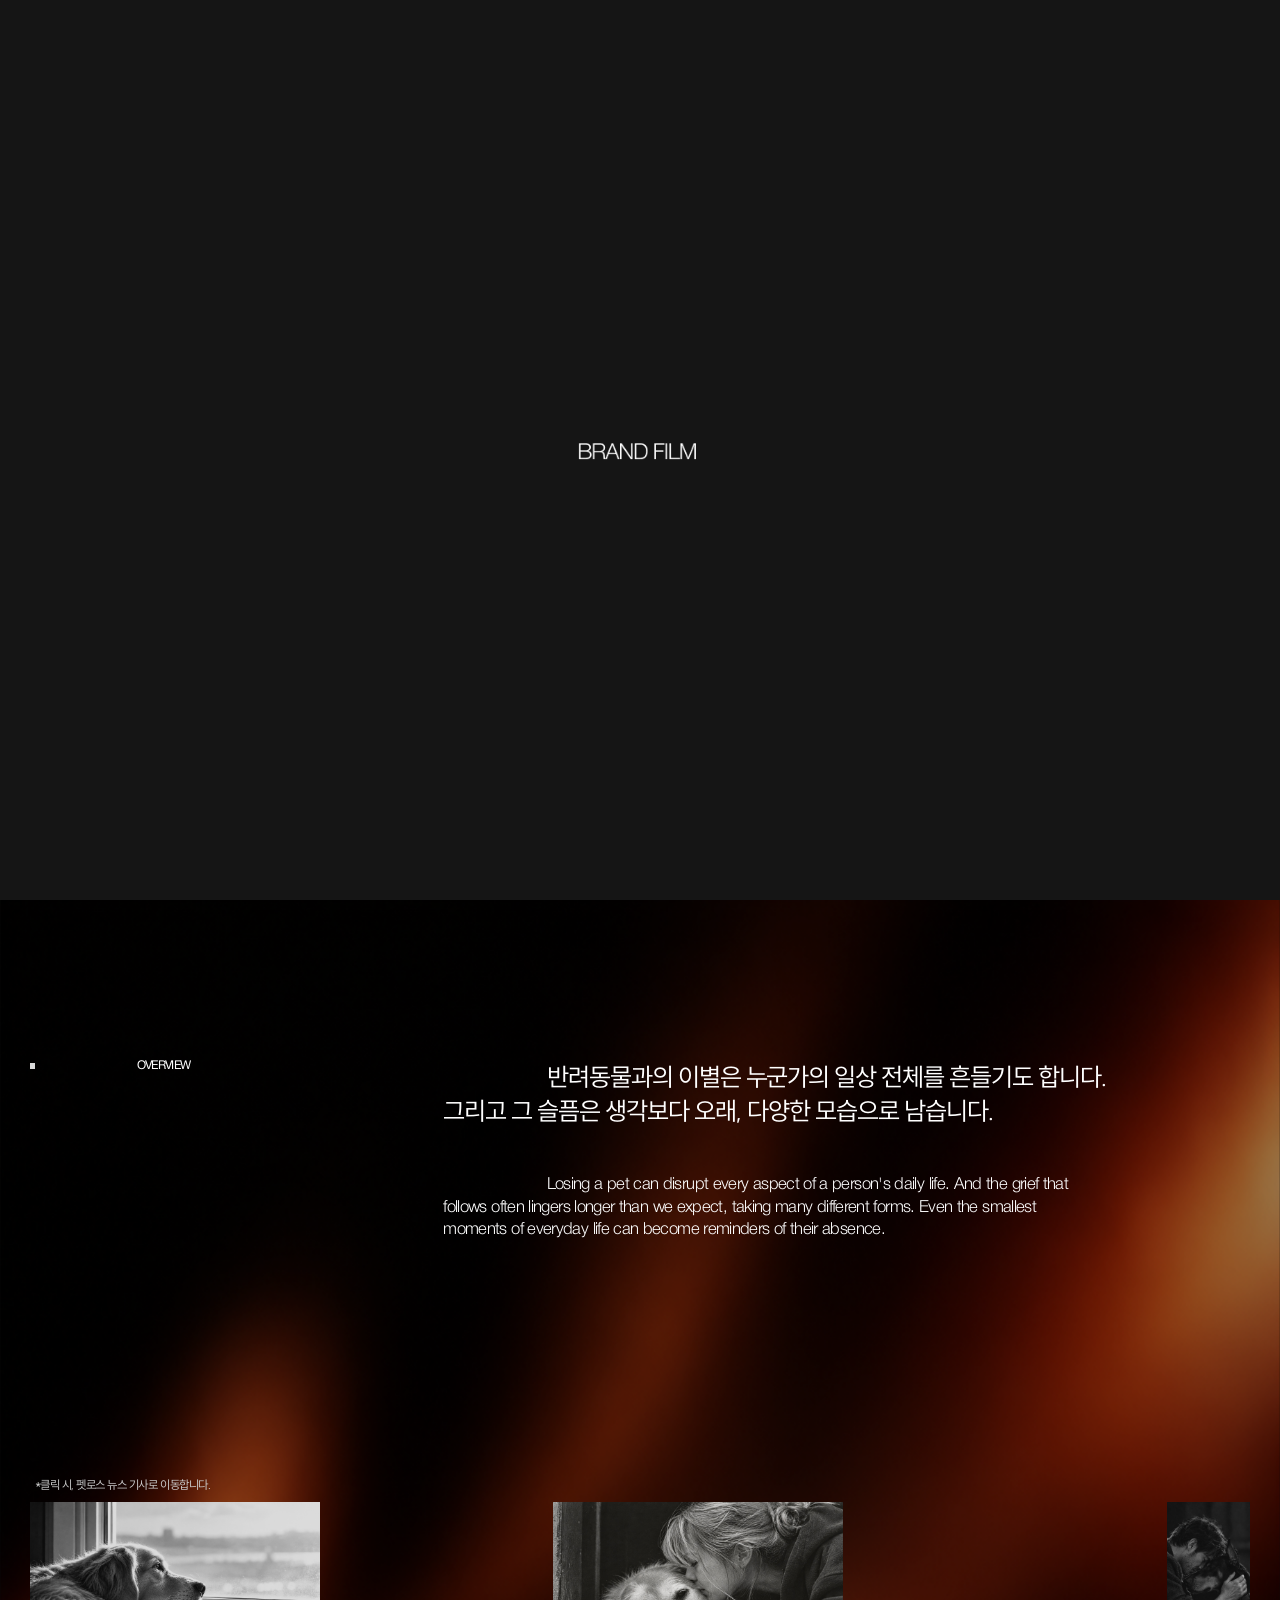
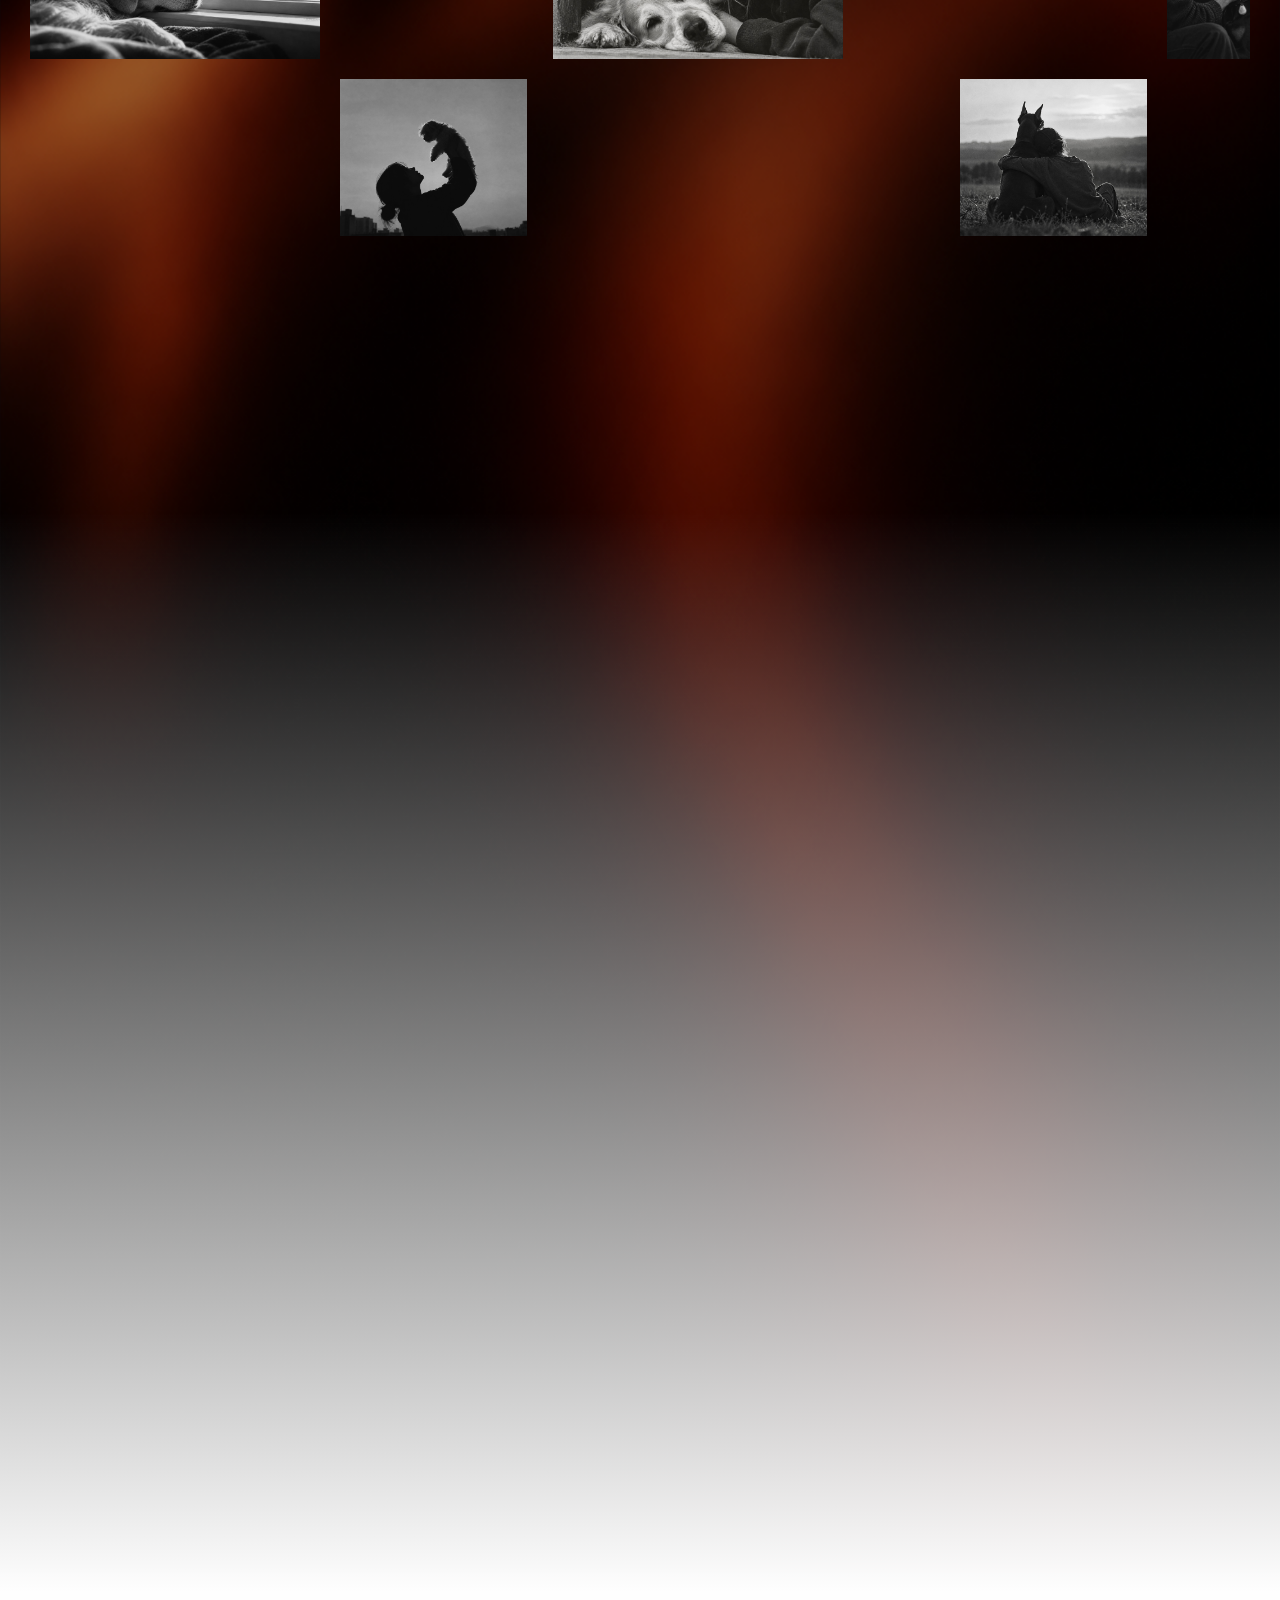
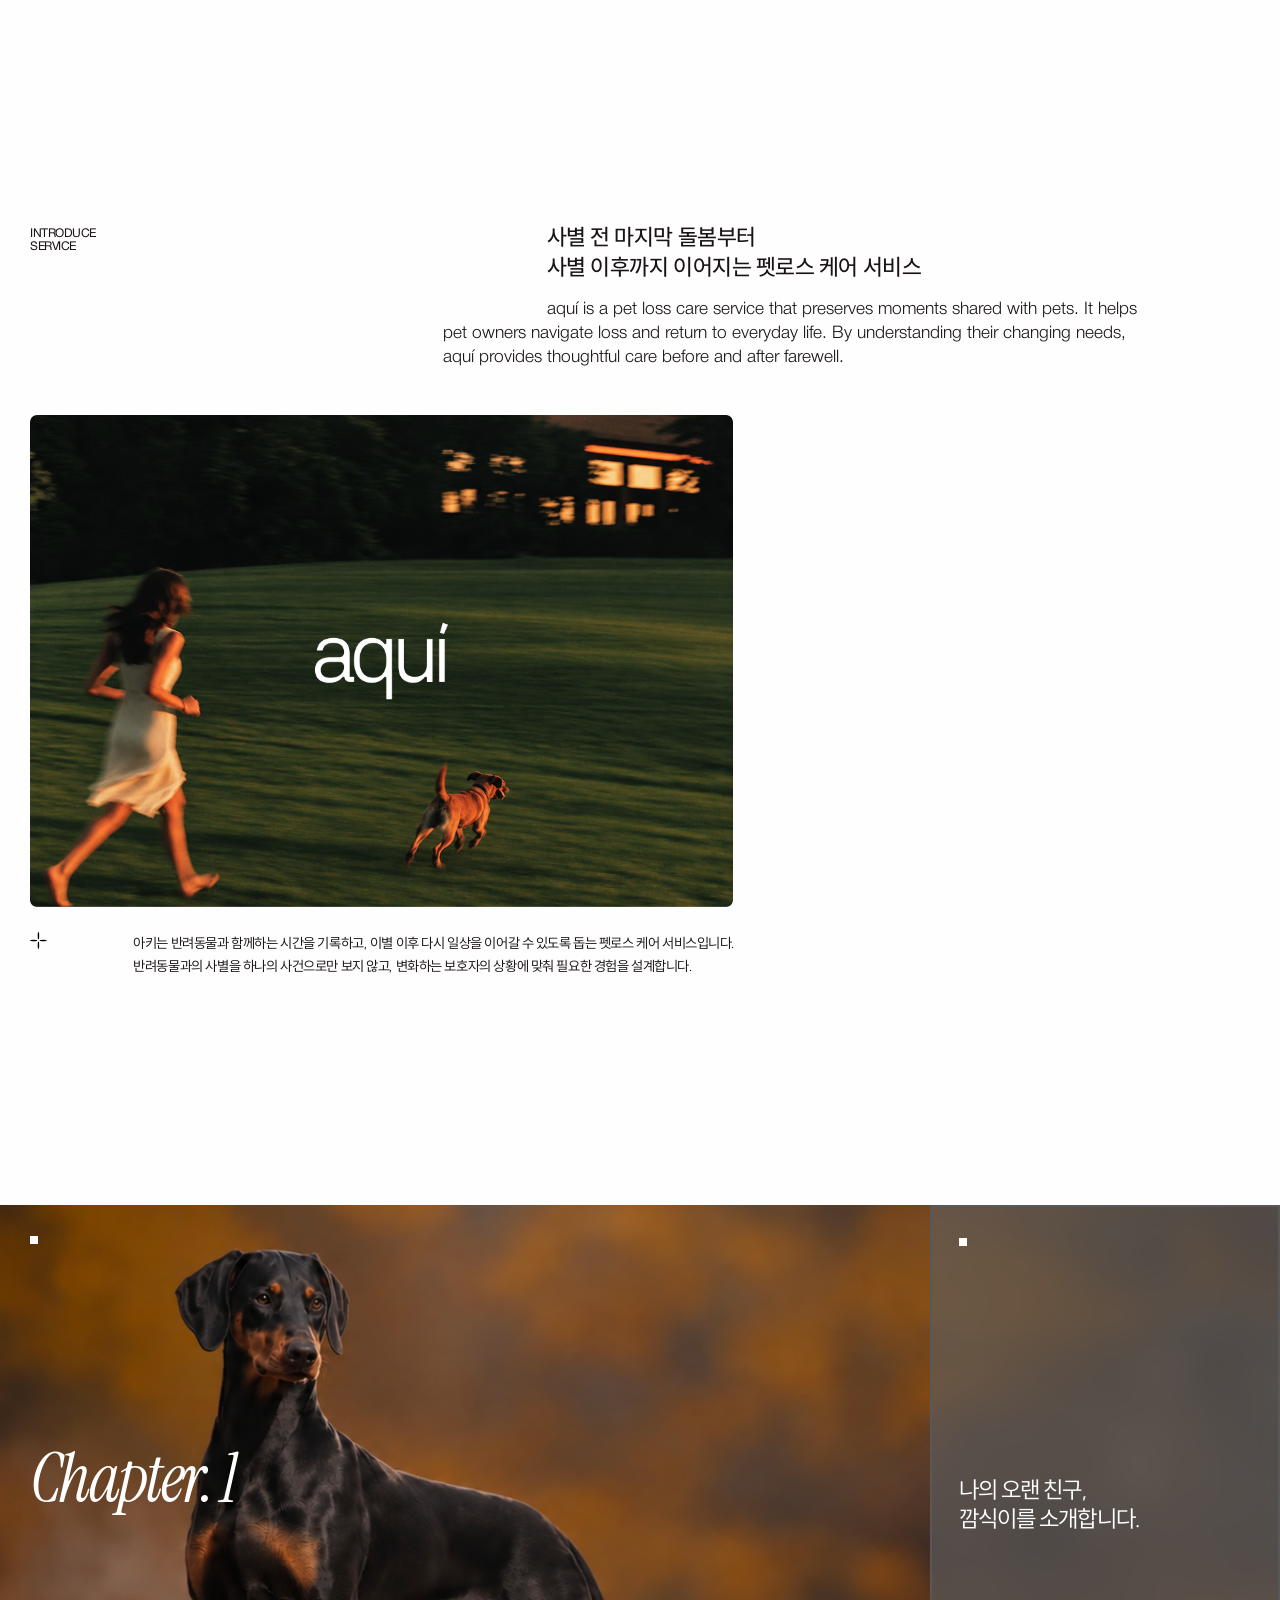
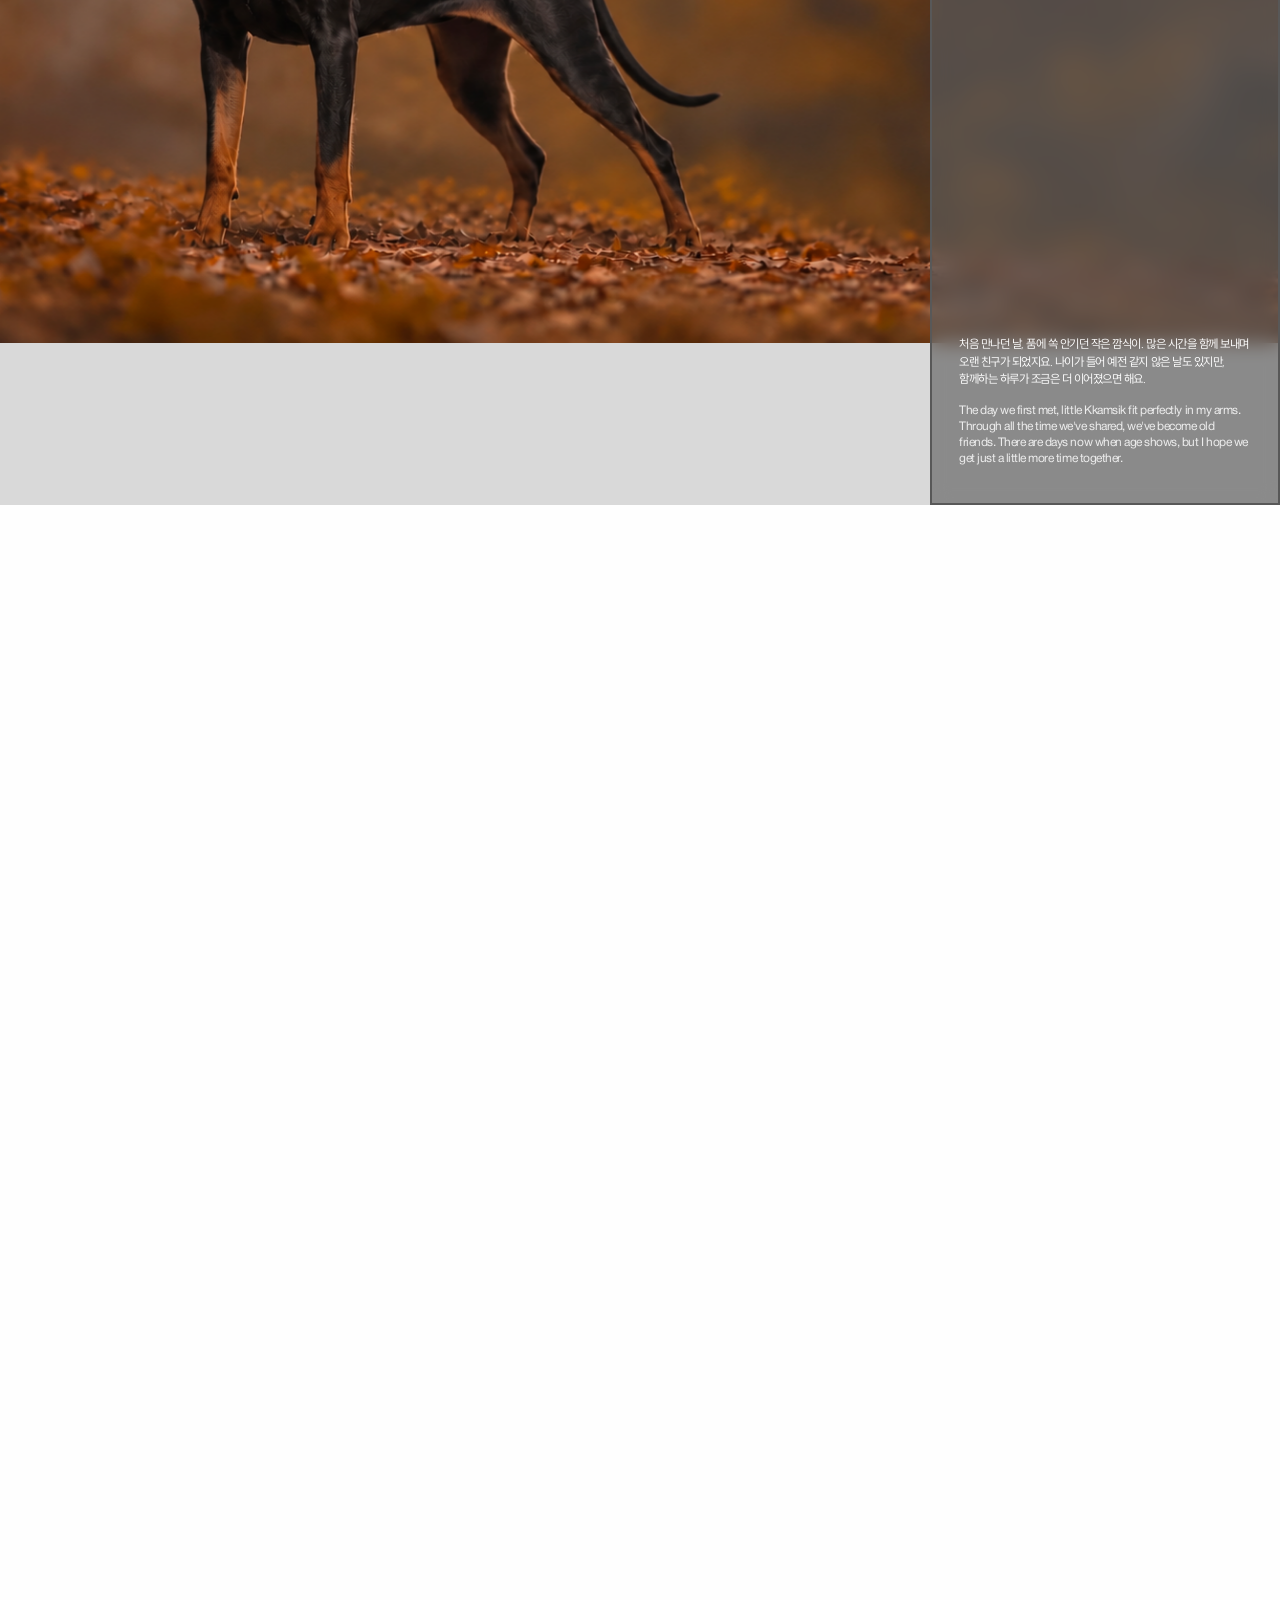
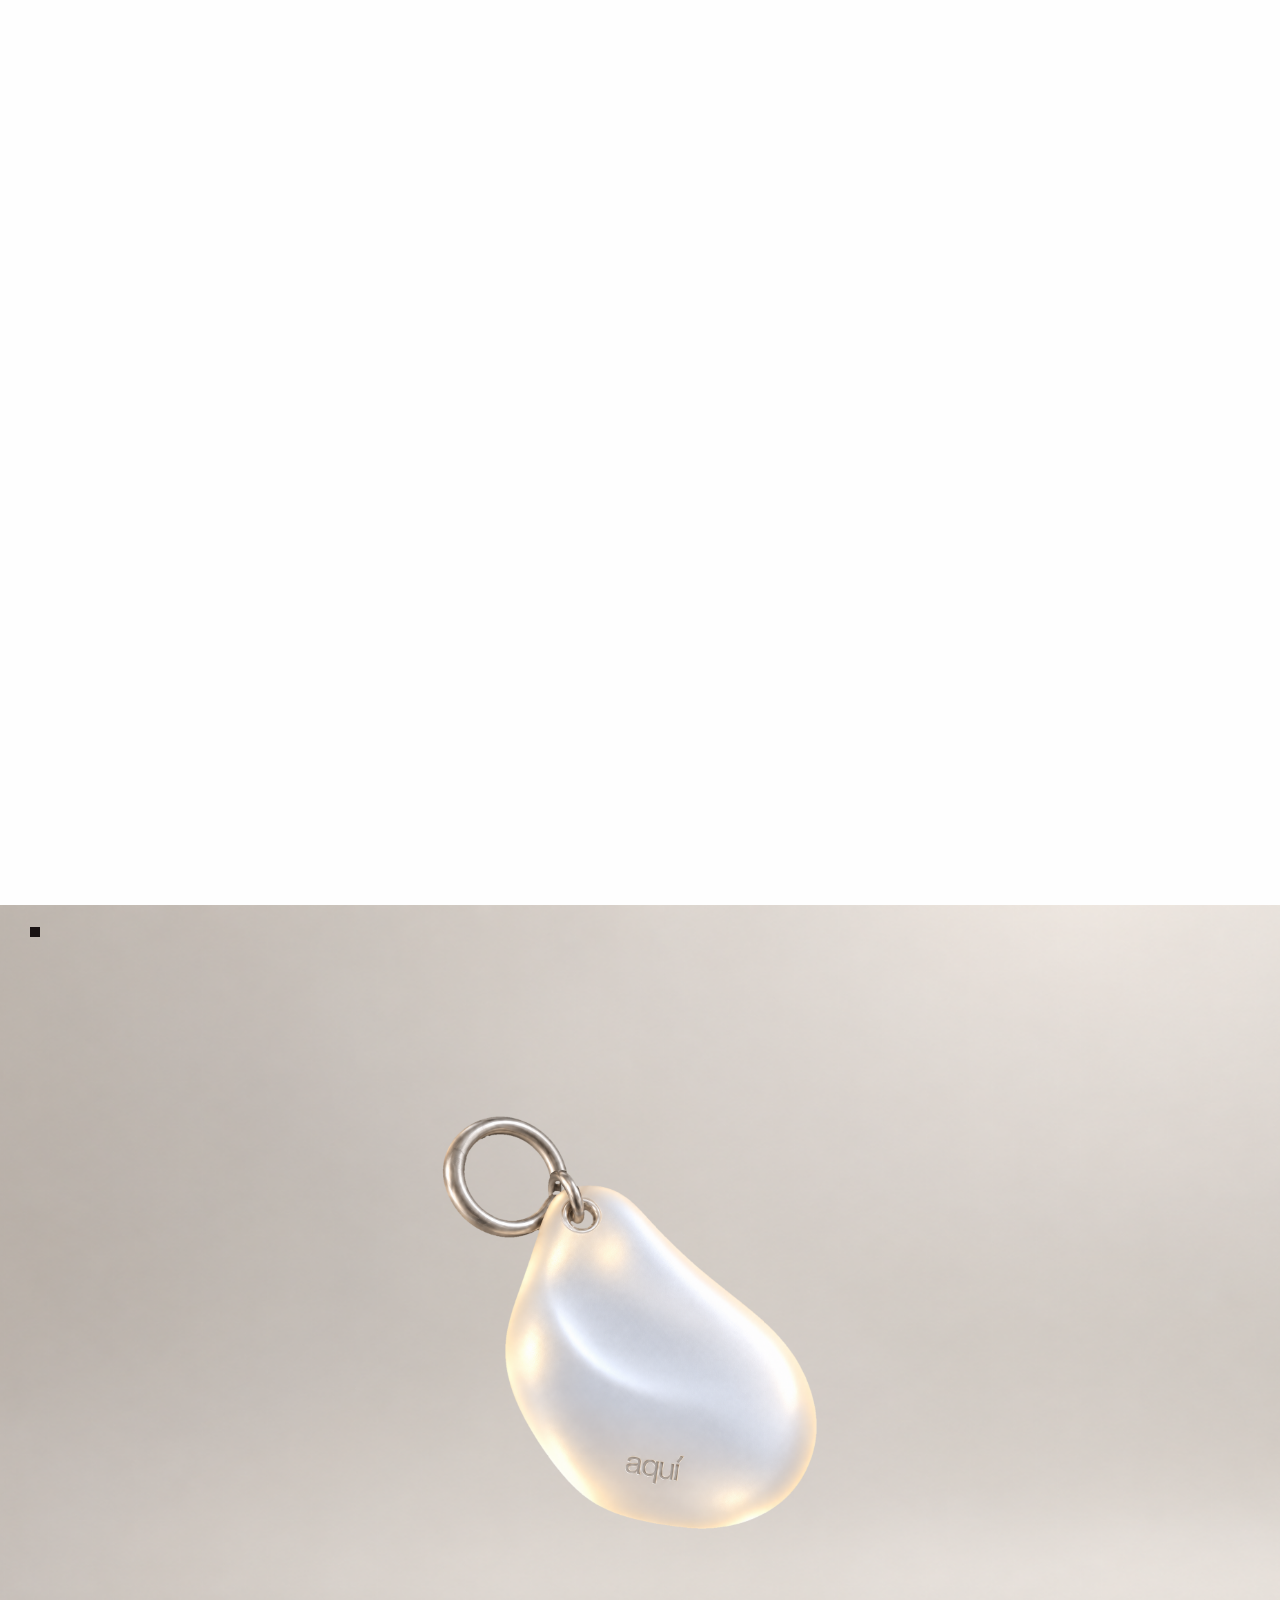
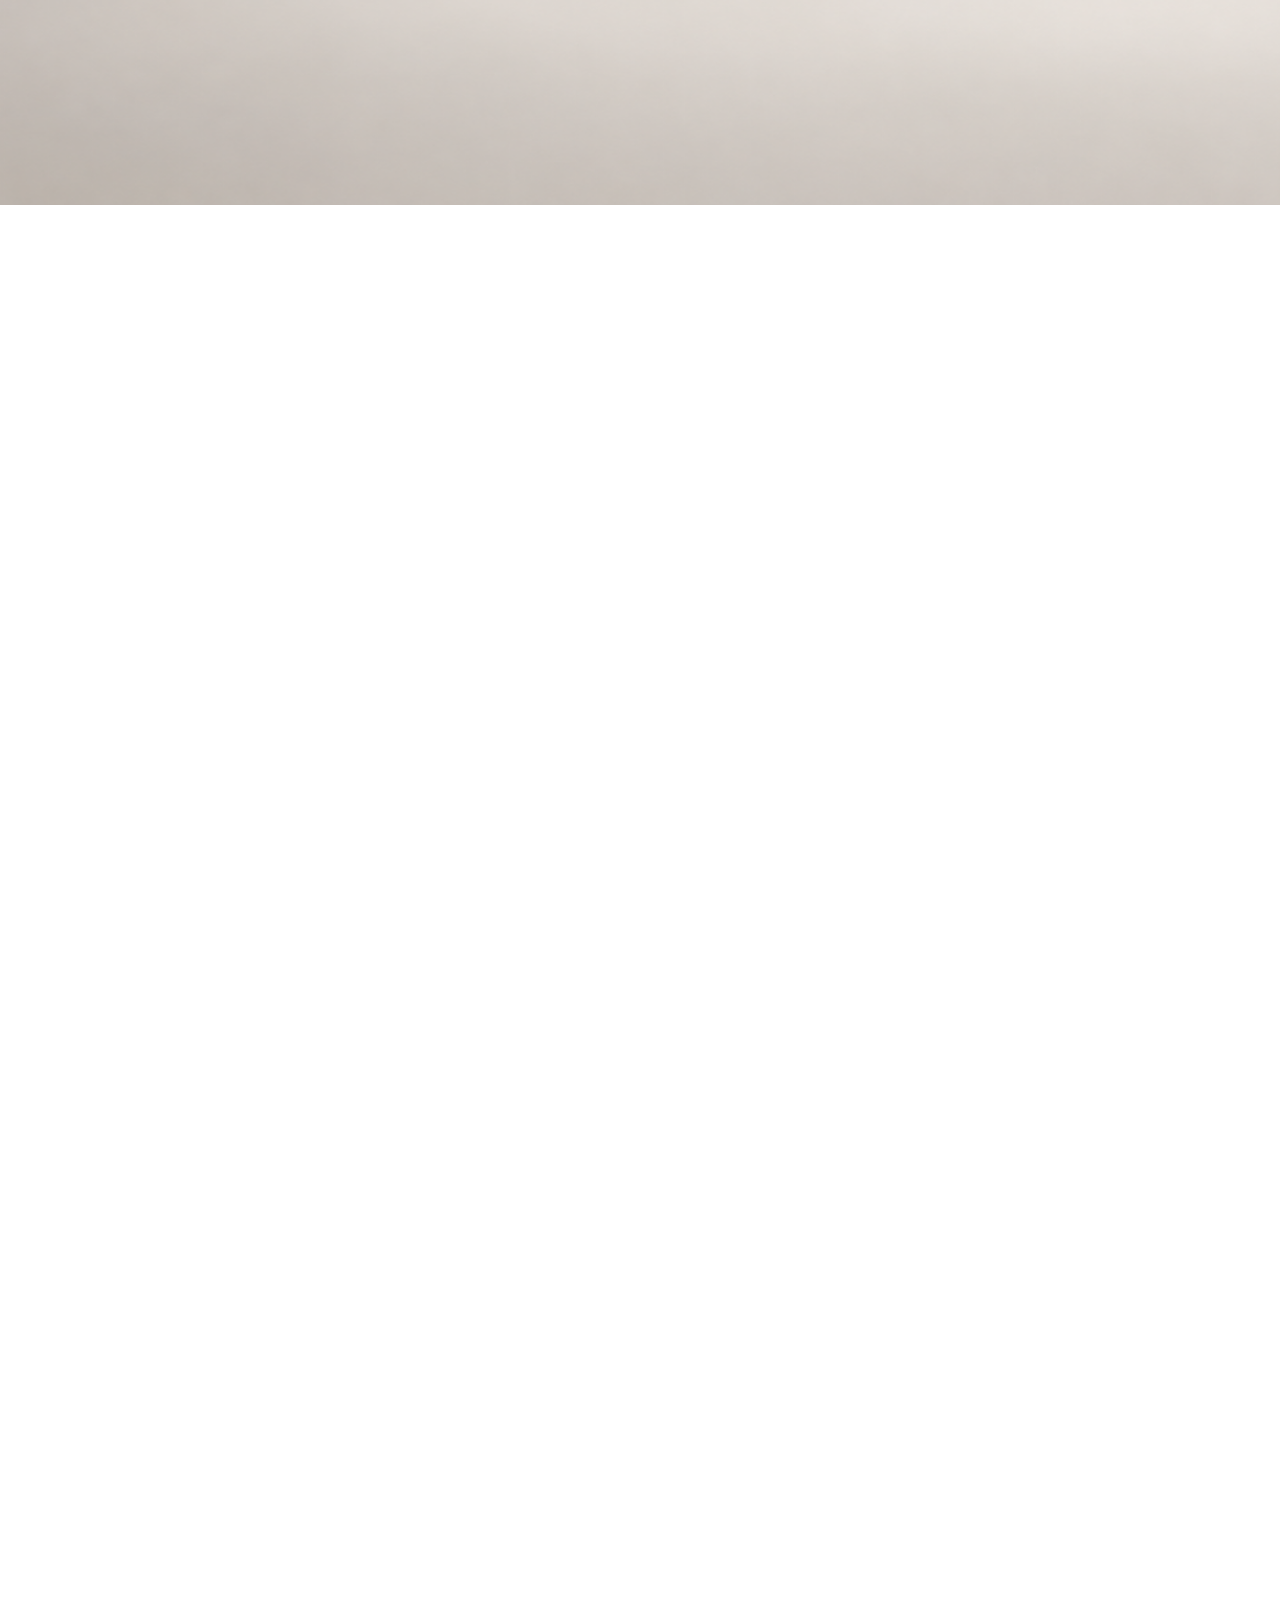
==== index.html @ 6467229f "establish baseline before final design refinements" ====
<!DOCTYPE html>
<html lang="ko">
<head>
    <meta charset="UTF-8">
    <meta name="viewport" content="width=device-width, initial-scale=1.0">
    <title>aquí</title>

    <link rel="stylesheet" href="./CSS/style.css">
    <link rel="stylesheet" href="./CSS/responsive.css">

    <!-- Favicon -->
    <link rel="icon" type="image/png" href="./assets/00_common/icons/aqui_favicon.png">
</head>

<body>
    

    <main id="main">





        <!-- 01_hero -->
       <section id="hero" class="section hero">


        <div class="hero_media">

            <video
                class="hero_video"
                src="./assets/01_hero/hero_aqui_final.mp4"
                controls
                playsinline
            ></video>


            <button
                type="button"
                class="hero_playbutton"
                aria-label="video play"
            >
                <img
                class="hero_thumbnail"
                src="./assets/01_hero/temp/hero_thumbnail_v2_temp.png"
                alt=""
                >

            </button>

        </div>


        <div class="scroll_indicator" aria-hidden="true">
            <img
            src="./assets/00_common/icons/scroll_icon.png"
            alt=""
            >
        </div>


       </section>





        <!-- 02_overview -->
        <section id="overview" class="section overview">


            <!-- grid container ) common 12 columns grid -->
            <div class="overview_inner grid_container">


                <div class="overview_intro">

                    <p class="overview_label">
                        OVERVIEW
                    </p>

                    <div class="overview_heading">

                        <h2 class="overview_title">

                            <p class="overview_title_first">
                                반려동물과의 이별은 누군가의 일상 전체를 흔들기도 합니다.
                            </p>

                            <p class="overview_title_rest">
                                그리고 그 슬픔은 생각보다 오래, 다양한 모습으로 남습니다.
                            </p>
                        </h2>

                        <div class="overview_lead">

                            <p class="overview_lead_first">
                                Losing a pet can disrupt every aspect of a person's daily life. And the grief that
                            </p>

                            <p class="overview_lead_rest">
                                follows often lingers longer than we expect, taking many different forms. Even the smallest<br>
                                moments of everyday life can become reminders of their absence.
                            </p>

                        </div>

                    </div>

                </div>


                <div class="overview_gallery">
                    <p class="overview_news_notice">*클릭 시, 펫로스 뉴스 기사로 이동합니다.</p>

                    <!-- 기사 링크 연결 방법: 각 a 태그에 href="뉴스 URL" target="_blank" rel="noopener noreferrer" 추가 -->
                    <!-- news_01~news_13은 화면 왼쪽→오른쪽, 다음 행 순서로 지정 -->
                    <!-- 1 row / 뉴스 카드 / 호버 news_01.png -->
                    <a class="overview_news_item overview_news_item_01" tabindex="0" aria-label="pet-loss news 01"
                        href="https://www.theguardian.com/lifeandstyle/2026/jan/20/pet-owners-grief-family-member"
                        target="_blank"
                        rel="noopener noreferrer">
                        <img class="overview_img" src="./assets/02_overview/overview_item_04.png" alt="">
                        <span class="overview_news" aria-hidden="true">
                            <img src="./assets/02_overview/news/news_01.png" alt="">
                        </span>
                    </a>

                    <!-- 1 row / 이미지 01 / 호버 news_02.png -->
                    <a class="overview_item overview_item_01 overview_item_has_hover" tabindex="0" aria-label=""
                        href="https://www.abc.net.au/news/2024-04-07/pet-loss-grief-farwelling-much-loved-family-members-dogs-cats/103656820"
                        target="_blank"
                        rel="noopener noreferrer">
                        <img class="overview_img" src="./assets/02_overview/overview_item_01.png" alt="">
                        <span class="overview_news" aria-hidden="true">
                            <img src="./assets/02_overview/news/news_02.png" alt="">
                        </span>
                    </a>

                    <!-- 1 row / 이미지 02 / 호버 news_03.png -->
                    <a class="overview_item overview_item_02 overview_item_has_hover" tabindex="0" aria-label="">
                        <img class="overview_img" src="./assets/02_overview/overview_item_13_v02.png" alt="">
                        <span class="overview_news" aria-hidden="true">
                            <img src="./assets/02_overview/news/news_03.png" alt="">
                        </span>
                    </a>

                    <!-- 2 row / 이미지 03 / 호버 news_04.png -->
                    <a class="overview_item overview_item_03 overview_item_has_hover" tabindex="0" aria-label=""
                        href="https://news.sky.com/story/pet-loss-and-grief-my-world-crashed-the-rising-number-of-people-seeking-support-over-the-deaths-of-their-animals-12974903"
                        target="_blank"
                        rel="noopener noreferrer">
                        <img class="overview_img" src="./assets/02_overview/overview_item_07.png" alt="">
                        <span class="overview_news" aria-hidden="true">
                            <img src="./assets/02_overview/news/news_04.png" alt="">
                        </span>
                    </a>

                    <!-- 2 row / 이미지 04 / 호버 news_05.png -->
                    <a class="overview_item overview_item_04 overview_item_has_hover" tabindex="0" aria-label=""
                        href="https://www.theguardian.com/lifeandstyle/2026/jan/20/pet-owners-grief-family-member"
                        target="_blank"
                        rel="noopener noreferrer">
                        <img class="overview_img" src="./assets/02_overview/overview_item_06.png" alt="">
                        <span class="overview_news" aria-hidden="true">
                            <img src="./assets/02_overview/news/news_05.png" alt="">
                        </span>
                    </a>

                    <!-- 3 row / 이미지 05 / 호버 news_06.png -->
                    <a class="overview_item overview_item_05 overview_item_has_hover" tabindex="0" aria-label=""
                        href="https://www.theguardian.com/business/2026/apr/24/pet-memorial-jewelry-small-business"
                        target="_blank"
                        rel="noopener noreferrer">
                        <img class="overview_img" src="./assets/02_overview/overview_item_02_v01.png" alt="">
                        <span class="overview_news" aria-hidden="true">
                            <img src="./assets/02_overview/news/news_06.png" alt="">
                        </span>
                    </a>

                    <!-- 3 row / 이미지 06 / 호버 news_07.png -->
                    <a class="overview_item overview_item_06 overview_item_has_hover" tabindex="0" aria-label=""
                        href="https://health.chosun.com/site/data/html_dir/2026/03/05/2026030504125.html"
                        target="_blank"
                        rel="noopener noreferrer">
                        <img class="overview_img" src="./assets/02_overview/overview_item_12_v02.png" alt="">
                        <span class="overview_news" aria-hidden="true">
                            <img src="./assets/02_overview/news/news_07.png" alt="">
                        </span>
                    </a>

                    <!-- 3 row / 이미지 07 / 호버 news_08.png -->
                    <a class="overview_item overview_item_07 overview_item_has_hover" tabindex="0" aria-label=""
                        href="https://www.bluecross.org.uk/story/michelles-story"
                        target="_blank"
                        rel="noopener noreferrer">
                        <img class="overview_img" src="./assets/02_overview/overview_item_03.png" alt="">
                        <span class="overview_news" aria-hidden="true">
                            <img src="./assets/02_overview/news/news_08.png" alt="">
                        </span>
                    </a>

                    <!-- 4 row / 이미지 08 / 호버 news_09.png -->
                    <a class="overview_item overview_item_08 overview_item_has_hover" tabindex="0" aria-label=""
                        href="https://pmc.ncbi.nlm.nih.gov/articles/PMC13237898/"
                        target="_blank"
                        rel="noopener noreferrer">
                        <img class="overview_img" src="./assets/02_overview/overview_item_10.png" alt="">
                        <span class="overview_news" aria-hidden="true">
                            <img src="./assets/02_overview/news/news_09.png" alt="">
                        </span>
                    </a>

                    <!-- 4 row / 이미지 09 / 호버 news_10.png -->
                    <a class="overview_item overview_item_09 overview_item_has_hover" tabindex="0" aria-label=""
                        href="https://news.sky.com/story/pet-loss-and-grief-my-world-crashed-the-rising-number-of-people-seeking-support-over-the-deaths-of-their-animals-12974903"
                        target="_blank"
                        rel="noopener noreferrer">
                        <img class="overview_img" src="./assets/02_overview/overview_item_11.png" alt="">
                        <span class="overview_news" aria-hidden="true">
                            <img src="./assets/02_overview/news/news_10.png" alt="">
                        </span>
                    </a>

                    <!-- 5 row / 이미지 10 / 호버 news_11.png -->
                    <a class="overview_item overview_item_10 overview_item_has_hover" tabindex="0" aria-label=""
                        href="https://www.irishexaminer.com/lifestyle/healthandwellbeing/arid-41800733.html"
                        target="_blank"
                        rel="noopener noreferrer">
                        <img class="overview_img" src="./assets/02_overview/overview_item_12_v03.png" alt="">
                        <span class="overview_news" aria-hidden="true">
                            <img src="./assets/02_overview/news/news_11.png" alt="">
                        </span>
                    </a>

                    <!-- 5 row / 이미지 11 / 호버 news_12.png -->
                    <a class="overview_item overview_item_11 overview_item_has_hover" tabindex="0" aria-label=""
                        href="https://pmc.ncbi.nlm.nih.gov/articles/PMC13237898/"
                        target="_blank"
                        rel="noopener noreferrer">
                        <img class="overview_img" src="./assets/02_overview/overview_item_08.png" alt="">
                        <span class="overview_news" aria-hidden="true">
                            <img src="./assets/02_overview/news/news_12.png" alt="">
                        </span>
                    </a>

                    <!-- 5 row / 이미지 12 / 호버 news_13.png -->
                    <a class="overview_item overview_item_12 overview_item_has_hover" tabindex="0" aria-label=""
                        href="https://www.newsis.com/view/NISX20260507_0003619997"
                        target="_blank"
                        rel="noopener noreferrer">
                        <img class="overview_img" src="./assets/02_overview/overview_item_05.png" alt="">
                        <span class="overview_news" aria-hidden="true">
                            <img src="./assets/02_overview/news/news_13.png" alt="">
                        </span>
                    </a>

                </div> <!-- /.overview_gallery -->
            </div> <!-- /.overview_inner -->


        </section>






        <!-- 03_brand -->
        <section id="brand" class="section brand">

            <div class="brand_inner grid_container">


                <!-- 상단 : 브랜드 소개 -->
                <div class="brand_intro">

                    <!-- 02 Overview와 동일한 왼쪽 레이블 -->
                    <p class="brand_typography">
                        INTRODUCE<br>
                        SERVICE
                    </p>

                    <div class="brand_service">
                        <!-- 한글 두 문장 : 디자인상 각각 한 줄로 시작 -->
                        <h2 class="brand_service_title">
                            <span>사별 전 마지막 돌봄부터</span>
                            <span>사별 이후까지 이어지는 펫로스 케어 서비스</span>
                        </h2>

                        <!-- 확정 전 영어 더미 텍스트 : 위치가 다른 두 문단 -->
                        <p class="brand_service_lead_first">
                            aquí is a pet loss care service that preserves moments shared with pets.  It helps  
                        </p>
                        <p class="brand_service_lead_rest">
                            pet owners navigate loss and return to everyday life. By understanding their changing needs, 
                            aquí provides thoughtful care before and after farewell.
                        </p>
                    </div>

                </div>

                <!-- 아래 : 로고 시퀀스 영역 + 브랜드 설명 -->
                <div class="brand_identity">

                    <!-- 로고 영상 대체용 임시 이미지 -->
                    <div class="brand_identity_media" aria-label="브랜드 로고 이미지 영역">
                        <img src="./assets/03_brand/brand_logo_pic.png" alt="aquí brand sequence">
                    </div>

                    <div class="brand_identity_info">
                        <div class="brand_symbol">
                            <img src="./assets/00_common/icons/aqui_symbol_black.svg" alt="">
                        </div>

                        <div class="brand_description">
                            <p>아키는 반려동물과 함께하는 시간을 기록하고, 이별 이후 다시 일상을 이어갈 수 있도록 돕는 펫로스 케어 서비스입니다.</p>
                            <p>반려동물과의 사별을 하나의 사건으로만 보지 않고, 변화하는 보호자의 상황에 맞춰 필요한 경험을 설계합니다.</p>
                        </div>
                    </div>

                </div>


            </div>

        </section>








        <!-- 04_kkamsik -->
        <section id="kkamsik" class="section kkamsik" data-step="0">

            <!-- 04가 아래에서 올라와 풀스크린이 된 다음, 3단계 동안 sticky로 고정 -->
            <div class="kkamsik_sticky">

                <div class="kkamsik_background">
                    <!-- 정인님 피그마 시안 기준 임시 선택: v01 -> v02 변경 -->
                    <img src="./assets/04_kkamsik/kkamsik_fullscreen_v02.png" alt="">
                </div>

                <div class="kkamsik_sticky_inner grid_container">
                    <span class="kkamsik_mark" aria-hidden="true"></span>
                    <p class="kkamsik_chapter">Chapter. 1</p>
                </div>

                <!-- 우측 회색 패널은 고정, 안쪽 3개 Introduce만 슬라이드 -->
                <div class="kkamsik_content" aria-label="kkamsik's story">
                    <span class="kkamsik_content_mark" aria-hidden="true"></span>

                    <div class="kkamsik_track">

                        <!-- Introduce 1 : 소개 -->
                        <div class="kkamsik_intro kkamsik_panel" data-kkamsik-panel="0">
                            <h2 class="kkamsik_title">
                                나의 오랜 친구,<br>
                                깜식이를 소개합니다.
                            </h2>

                            <div class="kkamsik_description_group">
                                <p class="kkamsik_description">처음 만나던 날, 품에 쏙 안기던 작은 깜식이. 많은 시간을 함께 보내며 오랜 친구가 되었지요. 나이가 들어 예전 같지 않은 날도 있지만, 함께하는 하루가 조금은 더 이어졌으면 해요.</p>
                                <p class="kkamsik_description_en">The day we first met, little Kkamsik fit perfectly in my arms. Through all the time we've shared, we've become old friends. There are days now when age shows, but I hope we get just a little more time together.</p>
                            </div>
                        </div>

                        <!-- Introduce 2 : 성장 사진 01~03 -->
                        <div class="kkamsik_growth kkamsik_growth_01 kkamsik_panel" data-kkamsik-panel="1">

                            <figure class="kkamsik_growth_item">
                                <img src="./assets/04_kkamsik/growth/kkamsik_introduce_pic_01.png" alt="깜식이 성장 사진 01">
                            </figure>

                            <figure class="kkamsik_growth_item">
                                <img src="./assets/04_kkamsik/growth/kkamsik_introduce_pic_02.png" alt="깜식이 성장 사진 02">
                            </figure>

                            <figure class="kkamsik_growth_item">
                                <img src="./assets/04_kkamsik/growth/kkamsik_introduce_pic_03.png" alt="깜식이 성장 사진 03">
                            </figure>

                        </div>

                       <!-- Introduce 3 : 성장 사진 04~06 -->
                        <div class="kkamsik_growth kkamsik_growth_02 kkamsik_panel" data-kkamsik-panel="2">

                            <figure class="kkamsik_growth_item">
                                <img src="./assets/04_kkamsik/growth/kkamsik_introduce_pic_04.png" alt="깜식이 성장 사진 04">
                            </figure>

                            <figure class="kkamsik_growth_item">
                                <img src="./assets/04_kkamsik/growth/kkamsik_introduce_pic05.png" alt="깜식이 성장 사진 05">
                            </figure>

                            <figure class="kkamsik_growth_item">
                                <img src="./assets/04_kkamsik/growth/kkamsik_introduce_pic_06.png" alt="깜식이 성장 사진 06">
                            </figure>

                        </div>

                    </div>
                </div>

            </div>

            <!-- 2뷰포트만큼 여유를 두어 Introduce 1 → 2 → 3을 고정된 화면에서 진행 -->
            <div class="kkamsik_scroll" aria-hidden="true"></div>

        </section>







        <!-- 05_device + 06_before-service (scroll sequence) -->
       <!-- 스크롤 구간 전체를 감싸는 부모 (07 Bridge 직전에 종료) -->
<div class="device_service_sequence" id="device_service_sequence">

    <!-- 이 화면 하나가 05~06 연출 내내 sticky로 유지됩니다. -->
    <div class="device_service_sticky">

        <!-- 05 Device : 위의 공통 타이틀은 06과 같은 DOM 요소를 사용합니다. -->
        <section id="device" class="section device device_intro" aria-label="NFC 디바이스 소개">
            <!-- 10~12컬럼 / 4~5로우 : 카피는 문단 단위로 작성합니다. -->
            <div class="device_intro_copy grid_container">
                <div class="device_intro_copy_text">
                    <!-- 기획팀 최종 문구 확정 전 임시 텍스트 -->
                    <p class="device_intro_copy_ko">깜식이의 하루에 언제나 함께하는<br>
                                                    아키의 NFC 디바이스입니다!</p>
                    <p class="device_intro_copy_en">This is aquí's NFC device,<br>
                                                    part of every moment of 
                                                    Kkamsik's day!</p>
                </div>
            </div>
        </section>





        <!-- 06 Before-service : 왼쪽 고정 마커/사진 + 바뀌는 설명 -->
        <section id="before-service" class="section before-service before-service_scene" aria-label="before-service">
            <div class="before-service_inner">

                <!-- 네모 + 첫 제목은 05 진입부터 등장/유지. 사진은 06부터 등장. -->
                <span class="before-service_mark" aria-hidden="true"></span>

                <div class="before-service_title_group">
                    <h2 class="before-service_title" data-service-title="0">NFC Keyring</h2>
                    <h2 class="before-service_title" data-service-title="1">HOME</h2>
                    <h2 class="before-service_title" data-service-title="2">CARE LOG</h2>
                    <h2 class="before-service_title" data-service-title="3">ARCHIVE</h2>
                </div>

                <div class="before-service_description_group">
                    <!-- 001 : NFC Keyring -->
                    <div class="before-service_description" data-service-description="0">
                        <p class="before-service_description_ko">반려동물의 상태와 일상을 꾸준히 기록할 수 있도록 아키의 NFC 디바이스를 사용합니다. 휴대폰에 가볍게 태그하면 연결된 반려동물의 케어로그로 바로 이동해, 필요한 순간마다 번거로운 과정 없이 기록을 시작할 수 있습니다.</p>
                        <p class="before-service_description_en">Keep a steady record of your pet's health and everyday moments with aqui's NFC tag. Just tap it to your phone 
                                                                to jump straight to your pet's care log, so you can start logging whenever you need, no extra steps.</p>
                    </div>

                    <!-- 002 : HOME -->
                    <div class="before-service_description" data-service-description="1">
                        <p class="before-service_description_ko">사용자가 설정한 반려동물 사진이 홈 화면을 가득 채우고, 오늘의 상태를 묻는 문구와 함께 기록을 바로 시작할 수 있습니다. 처음 마주하는 화면에서 반려동물의 하루를 자연스레 살피도록 돕습니다.</p>
                        <p class="before-service_description_en">Check your pet's condition and records at a glance. Key information is neatly organized for easy viewing, 
                                                                so you never miss a change in their day.</p>
                    </div>

                    <!-- 003 : CARE LOG -->
                    <div class="before-service_description" data-service-description="2">
                        <p class="before-service_description_ko">식사, 투약, 활동과 상태 변화를 날짜별로 기록합니다.
                                                                쌓인 기록을 바탕으로 반려동물의 변화를 확인하고,
                                                                진료 전 필요한 내용을 빠르게 파악할 수 있습니다.</p>
                        <p class="before-service_description_en">Track meals, meds, activity, and health changes day by day. Over time, your records reveal 
                                                                changes and keep you ready for vet visits.</p>
                    </div>

                    <!-- 004 : ARCHIVE -->
                    <div class="before-service_description" data-service-description="3">
                        <p class="before-service_description_ko">반려동물과 함께한 순간을 사진과 영상, 음성으로 기록하고, 
                                                                함께하고 싶은 일은 버킷리스트로 남깁니다. 일상 속 추억과 함께 하고 싶은 일을 하나씩 쌓아두고, 원하는 때 
                                                                언제든 꺼내볼 수 있습니다.</p>
                        <p class="before-service_description_en">Capture moments in photos, videos, and voice notes, 
                                                                and build a bucket list of things to do together. 
                                                                Revisit them anytime.</p>
                    </div>
                </div>

                <!-- 06 ) 타이틀이 전환될 때 함께 크로스페이드되는 깜식이 사진 -->
                <div class="before-service_dog" aria-hidden="true">
                    <img class="before-service_dog_image is-active" data-dog-photo="0"
                         src="./assets/06_before-service/1_NFC_keyring/before-service_NFC_keyring_kkamsik_v03.jpg" alt="">
                    <img class="before-service_dog_image" data-dog-photo="1"
                         src="./assets/06_before-service/3_care_log/before-service_carelog_kkamsik_v01.jpg" alt="">
                    <img class="before-service_dog_image" data-dog-photo="2"
                         src="./assets/06_before-service/4_archive/before-service_archive_kkamsik_v01.jpg" alt="">
                    <img class="before-service_dog_image" data-dog-photo="3"
                         src="./assets/06_before-service/4_archive/before-service_archive_kkamsik_v03.jpg" alt="">
                </div>
            </div>
        </section>





        <!-- 05부터 06까지 유지되는 SAME NFC 미디어 (기본은 투명 PNG 임시 어셋) -->
        <div class="device_service_media" aria-hidden="true">
            <!-- 최종 풀스크린 이미지가 오면 data-image-mode="full"로 변경하고 src를 교체하세요. -->
            <div class="device_service_media_item device_service_media_nfc" data-service-media="0" data-image-mode="placeholder">
                <img class="device_service_nfc_image"
                     src="./assets/05_device/device_NFC.png"
                     alt="">
                <span class="device_service_media_overlay"></span>
            </div>

            <!-- 다음 이미지들은 아래에서 위로 스와이프하며 앞 이미지를 덮습니다. -->
            <!-- 각각의 src는 프로젝트에 있는 실제 파일명으로 변경하세요. -->
            
            <!-- 002 : HOME 앱 프로토타입 영상 -->
            <div class="device_service_media_item device_service_media_phone" data-service-media="1">
                <video
                    class="device_service_phone_video"
                    src="./assets/06_before-service/2_main/before-service_main_prototype.webm"
                    autoplay
                    muted
                    loop
                    playsinline
                    preload="metadata"
                ></video>

                <span class="device_service_media_overlay"></span>
            </div>

            <!-- 003 : CARE LOG 앱 프로토타입 영상 -->
            <div class="device_service_media_item device_service_media_phone" data-service-media="2">
                <video
                    class="device_service_phone_video"
                    src="./assets/06_before-service/3_care_log/before-service_carelog_prototype.webm"
                    autoplay
                    muted
                    loop
                    playsinline
                    preload="metadata"
                ></video>

                <span class="device_service_media_overlay"></span>
            </div>

            <div class="device_service_media_item device_service_media_phone" data-service-media="3">
                <video
                    class="device_service_phone_video"
                    src="./assets/06_before-service/4_archive/before-service_archive_prototype.webm"
                    autoplay
                    muted
                    loop
                    playsinline
                    preload="metadata"
                ></video>
                <span class="device_service_media_overlay"></span>
            </div>

        </div>

    </div>
</div>






      <!-- 07_bridge -->
        <section id="bridge" class="section bridge">

            <div class="bridge_inner">

                <!-- 사별 전/후 이야기를 연결하는 문구 -->
                <p class="bridge_copy">
                    함께한 시간을 뒤로 하고, 우리는 이별을 맞았습니다.
                </p>

                <!-- 07_bridge ) 임시 영상. 반복 없이 재생 후 마지막 프레임 유지 -->
                <div class="bridge_media">
                    <video
                        class="bridge_media_video"
                        src="./assets/07_bridge/temp/bridge_media_v02_temp.mp4"
                        muted
                        playsinline
                        preload="metadata"
                        aria-label="사별 전과 사별 후를 연결하는 영상"
                    ></video>
                </div>

                <!-- 스크롤 아이콘은 디자인 확정 후 추가 -->

            </div>

        </section>






       <!-- 08_after-service -->
        <section id="after-service" class="section after-service">

            <div class="after-service_inner">


                <!-- Chapter. 2 ) 사별 후 서비스 도입 -->
                <div class="after-service_intro_scene">
                    <div class="after-service_intro">

                    <!-- 임시 흑백 배경 이미지 (최종 어셋 수령 시 교체) -->
                    <div class="after-service_intro_media">
                        <img
                            src="./assets/08_after-service/1_intro/after-service_kkamsik_fullscreen_v02.jpg"
                            alt=""
                        >
                    </div>

                    <div class="after-service_intro_inner grid_container">
                        <!-- 좌측 1컬럼의 작은 네모 -->
                        <span class="after-service_intro_mark" aria-hidden="true"></span>

                        <p class="after-service_chapter">Chapter. 2</p>

                        <!-- 오른쪽 매트 글래스 패널 -->
                        <div class="after-service_intro_copy">
                            <span class="after-service_intro_copy_mark" aria-hidden="true"></span>

                            <h2 class="after-service_intro_title">
                                이별 뒤의 일상도<br>
                                아키가 함께 합니다.
                            </h2>

                            <div class="after-service_intro_description">
                                <p class="after-service_intro_description_ko">
                                    늘 함께하던 존재가 떠나도 우리의 하루는 멈추지 않고 흘러
                                    갑니다. 아키는 이별 직후부터 기억과 회복의 시간까지 함께
                                    하며, 보호자가 남겨진 일상을 천천히 마주할 수 있도록 돕습니다.
                                </p>

                                <!-- 영문 카피 확정 시 아래 문장만 교체 -->
                                <p class="after-service_intro_description_en">
                                    Even when a beloved companion is gone, our days go
                                    on. From goodbye through remembering and healing,
                                    aquí stays by your side as you face the days that remain.
                                </p>
                            </div>
                        </div>
                    </div>

                    </div>
                </div>


                <!-- 08_after-service ) After Loss Home (사별 후 3일 홈 화면)-->
                <div class="after-service_home">

                    <div class="after-service_home_inner grid_container">

                        <!-- 상단 : 장식 네모, 타이틀, 서비스 소개 -->
                        <div class="after-service_home_header">

                            <span class="after-service_home_mark" aria-hidden="true"></span>

                            <h2 class="after-service_home_title">
                                AFTER LOSS HOME
                            </h2>

                            <div class="after-service_home_description">
                                <!-- 현재 제공된 카피. 최종 카피가 오면 문장만 교체 -->
                                <p class="after-service_home_ko">
                                    사별 직후 3일 동안 필요한 정보와 행동을 시점에 맞게 안내합니다.
                                    반려동물을 위한 마지막 준비부터 기억을 돌아보고 잠시 쉬어가는
                                    순간까지, 당장 필요한 것부터 하나씩 살펴볼 수 있습니다.
                                </p>

                                <p class="after-service_home_en">
                                    You can take your time reflecting on the moments spent
                                    together, your bucket list, caregiving records, and
                                    answers to questions.
                                </p>
                            </div>

                        </div>

                        <!-- 하단 : 왼쪽 프로토타입 + 오른쪽 임시 이미지 -->
                        <div class="after-service_home_gallery">

                            <!-- After Loss Home : 왼쪽 앱 프로토타입 영상 -->
                            <div class="after-service_home_main">
                                <video
                                    class="after-service_home_video"
                                    src="./assets/08_after-service/2_after_loss_home/after-service_home_left.webm"
                                    muted
                                    loop
                                    playsinline
                                    preload="auto"
                                    aria-label="after loss home prototype"
                                ></video>
                            </div>

                            <div class="after-service_home_side">
                                <img src="./assets/08_after-service/2_after_loss_home/after-service_home_right.png"
                                     alt="temp">
                            </div>

                        </div>

                    </div>

                </div>


                <!-- 에필로그 -->
                <div class="after-service_epilogue">

                    <div class="after-service_epilogue_inner grid_container">

                        <!-- 왼쪽 고정 텍스트 영역 -->
                        <div class="after-service_epilogue_info">

                            <h2 class="after-service_epilogue_title">

                                <span class="after-service_epilogue_mark">▪</span>
                                Epilogue

                            </h2>

                            <div class="after-service_epilogue_description">

                                <p>
                                    사별 직후 확인해야 할 사항부터 장례 준비와 장묘 업체 탐색까지,
                                    필요한 절차와 정보를 차례대로 살펴봅니다. 비슷한 경험을 한
                                    보호자들의 이야기를 통해 공감과 위로를 얻고, 슬픔이 오래
                                    지속되거나 일상에 영향을 줄 때에는 펫로스 전문 기관의
                                    상담 정보도 확인할 수 있습니다.
                                </p>

                                <p>
                                    From the first moments after a loss to funeral and memorial
                                    services, get the guidance you need, one step at a time.
                                    Take comfort in others' stories, and reach out to pet 
                                    loss counselors when grief lingers.
                                </p>

                            </div>

                        </div>


                        <!-- 에필로그 스크롤 인터랙션 영역 -->
                        <div class="after-service_epilogue_gallery">

                            <!-- 에필로그 목업 01 : 확인사항 -->
                            <figure class="after-service_epilogue_phone">

                                <video
                                    src="./assets/08_after-service/3_epilogue/prototype_01_check/after_service_epilogue_checkpoints.webm"
                                    muted
                                    loop
                                    playsinline
                                    preload="auto"
                                    aria-label="에필로그 확인사항"
                                ></video>

                                <figcaption>
                                    에필로그 확인사항
                                </figcaption>

                            </figure>


                           <!-- 에필로그 목업 02 : 장례준비 -->
                            <figure class="after-service_epilogue_phone">

                                <video
                                    src="./assets/08_after-service/3_epilogue/prototype_02_pet_funeral_services/after_service_epilogue_funeral_preparation.webm"
                                    muted
                                    loop
                                    playsinline
                                    preload="auto"
                                    aria-label="에필로그 장례준비"
                                ></video>

                                <figcaption>
                                    에필로그 장례준비
                                </figcaption>

                            </figure>


                            <!-- 에필로그 목업 03 : 보호자 이야기 -->
                            <figure class="after-service_epilogue_phone">

                                <!-- <img src="./assets/08_after-service/temp/after-service_epilogue_media_temp.png" alt="Epilogue prototype 03"> -->
                                <video
                                    src="./assets/08_after-service/3_epilogue/prototype_03_community/after-service_epilogue_community.mp4"
                                    muted
                                    loop
                                    playsinline
                                    preload="auto"
                                    aria-label="에필로그 보호자 이야기"
                                ></video>

                                <figcaption>
                                    에필로그 보호자 이야기
                                </figcaption>

                            </figure>


                            <!-- 에필로그 목업 04 : 펫로스 상담 -->
                            <figure class="after-service_epilogue_phone">

                                <!-- <img src="./assets/08_after-service/temp/after-service_epilogue_media_temp.png" alt="Epilogue prototype 04"> -->
                                <video
                                    src="./assets/08_after-service/3_epilogue/prototype_04_pet_loss_counseling/after-service_epilogue_pet_loss_counseling.webm"
                                    muted
                                    loop
                                    playsinline
                                    preload="auto"
                                    aria-label="에필로그 보호자 이야기"
                                ></video>

                                <figcaption>
                                    에필로그 펫로스상담
                                </figcaption>

                            </figure>

                        </div>

                    </div>

                </div>



                <!-- transition ) 에필로그와 기록 돌아보기 사이 연출 이미지 -->
                <div class="after-service_transition">

                    <img
                        class="after-service_transition_media"
                        src="./assets/08_after-service/4_transition/after-service_transition_media.png"
                        alt="transition media"
                    >

                    <p class="after-service_transition_copy">
                        이별 준비를 돕던 메인 화면은,<br>
                        3일이 지나면 추억을 안고 다시 일상으로 나아가는 공간으로 달라집니다.
                    </p>

                </div>


                <!-- 기록 돌아보기 -->
                <div class="after-service_archive">

                    <!-- 기록 돌아보기 첫 번째 영역 : Archive -->
                    <div class="after-service_archive_overview">

                        <div class="after-service_archive_overview_inner grid_container">

                            <!-- Archive 제목 및 서비스 소개 -->
                            <div class="after-service_archive_info">

                                <span class="after-service_archive_mark" aria-hidden="true"></span>

                                <h2 class="after-service_archive_title">Archive</h2>

                                <div class="after-service_archive_description">
                                    <p class="after-service_archive_ko">
                                        함께한 일상의 추억부터 버킷리스트, 돌봄 기록과 질문 답변까지
                                        그동안 남겨온 기록을 천천히 돌아볼 수 있습니다.
                                    </p>

                                    <p class="after-service_archive_en">
                                        From memories and bucket lists to care logs and your
                                        answers to daily prompts, revisit it all at your own pace.
                                    </p>
                                </div>

                            </div>

                            <!-- 왼쪽 아카이브 목업 + 오른쪽 두 미디어 -->
                            <div class="after-service_archive_gallery">

                                <!-- 왼쪽 : 임시 목업. 최종 앱 영상/어셋이 오면 교체 -->
                                <div class="after-service_archive_video">
                                    <img
                                        src="./assets/08_after-service/5_archive/temp/epilogue_archive_mockup_temp.png"
                                        alt="temp"
                                    >
                                </div>

                                <div class="after-service_archive_side">
                                    <!-- 오른쪽 위 : 버킷리스트 컴포넌트 (배경색 유지) -->
                                    <div class="after-service_archive_side_top">
                                        <img src="./assets/08_after-service/5_archive/after-service_archive_bucketlist.png"
                                             alt="깜식이와 함께한 버킷리스트 기록">
                                    </div>

                                    <!-- 오른쪽 아래 : 그라디언트 그래픽 + 슬로건 -->
                                    <div class="after-service_archive_side_bottom">
                                        <p class="after-service_archive_slogan">
                                            Every little moment, still here.
                                        </p>
                                    </div>
                                </div>

                            </div>

                        </div>

                    </div>



                    <!-- 기록 돌아보기 두 번째 영역 : Archive Closing -->
                    <div class="after-service_archive_closing">

                        <div class="after-service_archive_closing_inner grid_container">

                            <!-- 오른쪽 : 생전 돌봄 기록 소개 -->
                            <div class="after-service_archive_qa_copy">

                                <p class="after-service_description_ko">
                                    생전에 남긴 질문과 답변, 꾸준히 이어온 돌봄 기록에는 반려동물의 평소 모습과 함께한 시간이 고스란히 남아 있습니다. 그 기록을 통해 최선을 다해 반려동물의 곁을 지켜온 시간을 확인할 수 있습니다.
                                </p>

                                <p class="after-service_description_en">
                                    You can take your time reflecting on the moments spent together, your bucket list, caregiving records, and answers to questions.
                                </p>

                            </div>

                            <!-- 왼쪽 : 깜식이 사진과 기록 카드 (기존 구조 / 임시 어셋 유지) -->
                            <div class="after-service_archive_photo">

                                <img
                                    class="after-service_archive_background"
                                    src="./assets/08_after-service/temp/after-service_archive_care_background_temp.png"
                                    alt=""
                                >

                                <img
                                    class="after-service_archive_card after-service_archive_card_01"
                                    src="./assets/08_after-service/temp/after-service_archive_care_01_temp.png"
                                    alt=""
                                >

                                <img
                                    class="after-service_archive_card after-service_archive_card_02"
                                    src="./assets/08_after-service/temp/after-service_archive_care_02_temp.png"
                                    alt=""
                                >

                                <img
                                    class="after-service_archive_card after-service_archive_card_03"
                                    src="./assets/08_after-service/temp/after-service_archive_care_03_temp.png"
                                    alt=""
                                >

                            </div>

                            <!-- 오른쪽 : 손에 쥔 휴대폰 목업 -->
                            <div class="after-service_archive_qa_media">
                                <img
                                    src="./assets/08_after-service/temp/after-service_archive_handphone_temp.png"
                                    alt=""
                                >
                            </div>

                        </div>

                    </div>


        </section>





        <!-- 09_memory -->
        <section id="memory" class="section memory">

            <div class="memory_inner grid_container">
                <span class="memory_mark" aria-hidden="true"></span>

                <p class="memory_copy">
                    함께 사용하던 NFC 디바이스는 이별 이후에도 추억을 간직하는 오브젝트로 남습니다.<br>
                    보호자용 키링을 태그하면 그동안 남긴 기록과 기억을 다시 만날 수 있습니다.
                </p>

                <!-- 영상 영역: 현재는 임시 플레이스홀더. 실제 영상 수령 후 안쪽 요소만 교체 -->
                <div class="memory_media">
                    <img
                        src="./assets/09_memory/memory_pic.png"
                        alt=""
                    >
                </div>

                <div class="memory_description">
                    <p class="memory_description_ko">* 보관한 키링을 태그하면 남겨둔 기록을 다시 확인할 수 있습니다.</p>
                    <!-- <p class="memory_description_en">A short explanation of how to use the NFC keyring will appear here.</p> -->
                </div>
            </div>

        </section>






        <!-- 10_application -->
        <section id="application" class="section application">

            <div class="application_inner grid_container">

                <span class="application_mark" aria-hidden="true"></span>

                <!-- 오른쪽 상단 카피 (교체 예정) -->
                <p class="application_copy">
                    함께 사용하던 NFC 디바이스는<br>
                    이별 이후에도 추억을 간직하는<br>
                    오브젝트로 남습니다.
                </p>

                <!-- 왼쪽 NFC 디바이스 : 360도 회전 영상 -->
                <div class="application_device">
                    <video
                        class="application_device_video"
                        src="./assets/10_application/temp/keyring_motion_temp.mp4"
                        autoplay
                        muted
                        loop
                        playsinline
                        preload="auto"
                        aria-label="아키 NFC 키링 360도 회전 영상"
                    ></video>
                </div>

                <!-- NFC 신청 폼-->
                <div class="application_form" role="group" aria-label="NFC 신청 시연용 입력 화면. 입력한 정보는 저장되거나 전송되지 않습니다.">

                    <div class="application_form_inner">

                        <!-- 보호자 정보 -->
                        <div class="application_form_group">
                            <p class="application_form_group_title">보호자<br>정보</p>

                            <div class="application_form_fields">
                                <input class="application_field" type="text" placeholder="이름" aria-label="보호자 이름" autocomplete="off">
                                <input class="application_field" type="email" placeholder="이메일" aria-label="이메일" autocomplete="off">
                            </div>
                        </div>

                        <!-- 배송 정보 -->
                        <div class="application_form_group">
                            <p class="application_form_group_title">배송<br>정보</p>

                            <div class="application_form_fields">
                                <input class="application_field" type="text" placeholder="받는 분" aria-label="받는 분" autocomplete="off">
                                <input class="application_field" type="tel" placeholder="연락처" aria-label="연락처" autocomplete="off">
                                <input class="application_field" type="text" placeholder="기본 주소" aria-label="기본 주소" autocomplete="off">
                            </div>
                        </div>

                        <!-- 반려견 정보 -->
                        <div class="application_form_group">
                            <p class="application_form_group_title">반려견<br>정보</p>

                            <div class="application_form_fields">
                                <input class="application_field" type="text" placeholder="반려견 이름" aria-label="반려견 이름" autocomplete="off">
                                <input class="application_field" type="text" placeholder="인식번호" aria-label="인식번호" autocomplete="off">
                            </div>
                        </div>

                        <!-- 시연용 버튼 : '실제 신청 기능 없음' 안내 카피 별도 추가 -->
                        <button type="button" class="application_submit" aria-label="NFC 신청, 현재 시연용 버튼">
                            NFC 신청
                        </button>

                    </div>

                </div>

                 <!-- 신청 안내 문구 -->
                <p class="application_notice">
                    * 본 신청 화면은 서비스 시연용으로, 실제로 접수되지 않습니다.
                </p>

            </div>

        </section>






       <!-- 11_footer -->
    <footer id="footer" class="footer">

        <div class="footer_inner grid_container">

            <!-- 왼쪽 : 로고 + 인스타그램 -->
            <div class="footer_left">

                <!-- 최종 심볼/워드마크 어셋 전달 전 임시 표현 -->
                <div class="footer_logo" aria-label="aquí">
                    <span class="footer_logo_symbol" aria-hidden="true"></span>
                    <span class="footer_logo_wordmark" aria-hidden="true">aquí</span>
                </div>

                <span class="footer_line" aria-hidden="true"></span>

                <!-- 실제 인스타그램 주소 수령 시 href 추가하고 aria-disabled / tabindex 제거 -->
                <a class="footer_instagram"
                    href="https://www.instagram.com/aqui_ing/?hl=ko"
                    target="_blank"
                    rel="noopener noreferrer">
                    <span class="footer_instagram_text">Instagram</span>
                    <!-- 최종 화살표 SVG 전달 전 임시 텍스트 -->
                    <span class="footer_instagram_arrow" aria-hidden="true">↗</span>
                </a>

            </div>

            <!-- 중앙 : AI 사용 및 가상 시나리오 안내 -->
            <div class="footer_disclosure">
                <p>일부 이미지와 영상은 AI 생성 도구를 활용해 제작되었습니다.</p>
                <p>깜식이의 이야기는 서비스 소개를 위해 구성된 가상 시나리오입니다.</p>
            </div>

            <!-- 오른쪽 : 참여 인원 -->
            <div class="footer_credits">

                <div class="footer_credit footer_credit_planner">
                    <p class="footer_credit_title">Planner</p>
                    <div class="footer_credit_names">
                        <span>한수현</span>
                        <span>송예현</span>
                    </div>
                </div>

                <div class="footer_credit footer_credit_designer">
                    <p class="footer_credit_title">Designer</p>
                    <div class="footer_credit_names">
                        <span>강민하</span>
                        <span>최은화</span>
                        <span>황정인</span>
                    </div>
                </div>

                <div class="footer_credit footer_credit_programmer">
                    <p class="footer_credit_title">Programmer</p>
                    <div class="footer_credit_names">
                        <span>김예령</span>
                    </div>
                </div>

            </div>

            <!-- 하단 중앙 : 저작권 -->
            <p class="footer_copyright">© 2026 aquí. All rights reserved.</p>

        </div>

    </footer>






    </main>


    <!-- top button -->
    <button type="button" id="topBtn" class="topBtn" aria-label="back to top of page">
    </button>


    <script src="./JavaScript/main.js"></script>
    
</body>

</html>
---- CSS/style.css ----
/* ======================
    폰트
====================== */


/* CSS의 url() 상대경로는 style.css 위치를 기준으로 계산 */


/* ko ) freesentation */
@font-face {
    font-family: "Freesentation";
    src: url("../assets/00_common/fonts/Freesentation/Freesentation-4Regular.ttf") format("truetype");
    font-weight: 400;
    font-style: normal;
}

@font-face {
    font-family: "Freesentation";
    src: url("../assets/00_common/fonts/Freesentation/Freesentation-5Medium.ttf") format("truetype");
    font-weight: 500;
    font-style: normal;
}

@font-face {
    font-family: "Freesentation";
    src: url("../assets/00_common/fonts/Freesentation/Freesentation-6SemiBold.ttf") format("truetype");
    font-weight: 600;
    font-style: normal;
}


/* ko ) SUIT */

/* ExtraLight - 200 */
@font-face {
    font-family: "SUIT";
    src: url("../assets/00_common/fonts/SUIT/SUIT-ExtraLight.otf") format("opentype");
    font-weight: 200;
    font-style: normal;
    font-display: swap;
}

/* Light - 300 */
@font-face {
    font-family: "SUIT";
    src: url("../assets/00_common/fonts/SUIT/SUIT-Light.otf") format("opentype");
    font-weight: 300;
    font-style: normal;
    font-display: swap;
}

/* Regular - 400 */
@font-face {
    font-family: "SUIT";
    src: url("../assets/00_common/fonts/SUIT/SUIT-Regular.otf") format("opentype");
    font-weight: 400;
    font-style: normal;
    font-display: swap;
}

/* Medium - 500 */
@font-face {
    font-family: "SUIT";
    src: url("../assets/00_common/fonts/SUIT/SUIT-Medium.otf") format("opentype");
    font-weight: 500;
    font-style: normal;
    font-display: swap;
}

/* SemiBold - 600 */
@font-face {
    font-family: "SUIT";
    src: url("../assets/00_common/fonts/SUIT/SUIT-SemiBold.otf") format("opentype");
    font-weight: 600;
    font-style: normal;
    font-display: swap;
}


/* en ) helvetica neue */
@font-face {
    font-family: "Helvetica Neue";
    src: url("../assets/00_common/fonts/HelveticaNeue/HelveticaNeueLight.otf") format("opentype");
    font-weight: 300;
    font-style: normal;
}

@font-face {
    font-family: "Helvetica Neue";
    src: url("../assets/00_common/fonts/HelveticaNeue/HelveticaNeueRoman.otf") format("opentype");
    font-weight: 400;
    font-style: normal;
}

@font-face {
    font-family: "Helvetica Neue";
    src: url("../assets/00_common/fonts/HelveticaNeue/HelveticaNeueMedium.otf") format("opentype");
    font-weight: 500;
    font-style: normal;
}

@font-face {
    font-family: "Helvetica Neue";
    src: url("../assets/00_common/fonts/HelveticaNeue/HelveticaNeueItalic.ttf") format("truetype");
    font-weight: 400;
    font-style: italic;
}

@font-face {
    font-family: "Helvetica Neue";
    src: url("../assets/00_common/fonts/HelveticaNeue/HelveticaNeueMediumItalic.otf") format("opentype");
    font-weight: 500;
    font-style: italic;
}


/* en (serif) ) instrument serif */
@font-face {
    font-family: "Instrument Serif";
    src: url("../assets/00_common/fonts/InstrumentSerif/InstrumentSerif-Regular.ttf") format("truetype");
    font-weight: 400;
    font-style: normal;
}

@font-face {
    font-family: "Instrument Serif";
    src: url("../assets/00_common/fonts/InstrumentSerif/InstrumentSerif-Italic.ttf") format("truetype");
    font-weight: 400;
    font-style: italic;
}



/* ======================
    디자인 시스템
====================== */



:root {
    /* 레이아웃 */
    --content-width: 1860px;
    --page-margin: 30px;
    --grid-gutter: 20px;

    /* 배경 */
    --bg-light: #FEFEFE;
    --bg-dark: #191313;

    /* 폰트 */
    --font-ko: "SUIT", sans-serif;
    --font-en: "Helvetica Neue", Helvetica, Arial, sans-serif;
    --font-serif: "Instrument Serif", serif;
    --letter-spacing: -0.04em;
}



/* ======================
    전체 설정
====================== */ 



* {
    box-sizing: border-box;
}

html {
    scroll-behavior: smooth;
}

html,
body {
    margin: 0;
    padding: 0;
}

body {
    min-height: 100vh;

    font-family: var(--font-ko);
    font-weight: 400;
    letter-spacing: var(--letter-spacing);

    background-color: var(--bg-light);
}

img,
video {
    display: block;
    max-width: 100%;
}

button,
input,
textarea {
    font: inherit;
}

button {
    border: 0;
    padding: 0;
    background: none;
}

a {
    color: inherit;
    text-decoration: none;
}

h1,
h2,
h3,
h4,
p {
    margin: 0;
}


/* ======================
    공통 레이아웃
====================== */



.grid_container {
    /* 콘텐츠 영역 너비 */
    /* 1920 - (30*2) = 1860 */
    width: calc(100% - (var(--page-margin) * 2));
    max-width: var(--content-width);
    margin: 0 auto;

    display: grid;
    grid-template-columns: repeat(12, minmax(0, 1fr));
    column-gap: var(--grid-gutter);
}



/* ======================
    01_hero
====================== */



.hero {
    position: relative;
    
    width: 100%;
    height: 100vh;
    overflow: hidden;
}

.hero_media {
    /* button + video <- 얘네를 겹치기 위함 (button absolute) */
    position: relative;

    width: 100%;
    height: 100%;
}

.hero_video {
    display: block;

    width: 100%;
    height: 100%;

    /* 영상을 찌그러트리지 않고, 섹션 전체를 채움 */
    object-fit: cover;
}

.hero_playbutton {
    position: absolute;
    /* inset: 0 ) 상하좌우 0 */
    inset: 0;

    display: block;
    width: 100%;
    height: 100%;

    padding: 0;
    border: 0;
    background: none;
    cursor: pointer;
}

.hero_thumbnail {
    display: block;
    width: 100%;
    height: 100%;
    object-fit: cover;
}


/* 영상 끝난 뒤의 스크롤 유도 표지 */
.scroll_indicator {
    position: absolute;

    left: 50%;
    bottom: 30px;

    /* 등장 전에는 살짝 아래에 위치 */
    transform: translate(-50%, 18px);

    width: clamp(110px, 8.1vw, 155px);

    z-index: 10;

    opacity: 0;
    pointer-events: none;

    /* 아래에서 위로 부드럽게 등장 */
    transition:
        opacity 0.8s ease,
        transform 0.8s cubic-bezier(0.22, 1, 0.36, 1);
}

.scroll_indicator img {
    display: block;
    width: 100%;
    height: auto;
    object-fit: contain;
}

/* 영상 종료 후 등장 */
.scroll_indicator.is-visible {
    opacity: 1;
    transform: translate(-50%, 0);
}



/* ======================
    02_overview
====================== */


.overview {
    position: relative;
    width: 100%;

    background-color: var(--bg-dark);

    background-image: url("../assets/02_overview/overview_background_graphic.png");
    background-repeat: no-repeat;
    background-position: center top;
    background-size: 100% auto;

    color: #FFFFFF;
}

.overview::after {
    content: "";

    position: absolute;
    left: 0;
    right: 0;
    bottom: 0;

    height: 120vh;

    background: linear-gradient(
        to bottom,
        rgba(250, 250, 250, 0),
        #fefefe
    );

    pointer-events: none;
}


/* overview 전체 레이아웃용 */
.overview_inner {
    position: relative;
    align-content: start;

    /* 1920 시안 3437px : 갤러리 뒤쪽 흰색 전환 여백 */
    padding-bottom: clamp(820px, 64.35vw, 1235.52px);
}


/* Overview 상단 소개 영역 */
.overview_intro {
    grid-column: 1 / -1;

    display: grid;
    grid-template-columns: subgrid;

    padding-top: clamp(150px, 12.5vw, 240px);

    /* 기존 151px → 1920 기준 약 389px, 갤러리 시작 y≈902px */
    padding-bottom: clamp(260px, 20.255vw, 389px);
}


/* 왼쪽 브랜드 정보 */
.overview_label {
    grid-column: 1 / 3;

    font-family: var(--font-en);
    font-weight: 400;

    font-size: clamp(12px, 0.947vw, 18px);
    line-height: 1;
}


/* 메인 카피 영역 */
.overview_heading {
    grid-column: 5 / 12;

    min-width: 0;
}


/* 메인 한글 카피 */
.overview_title {
    /* margin-left: calc((100% + var(--grid-gutter)) / 7); */
    font-family: var(--font-ko);
    font-weight: 400;

    font-size: clamp(23px, 1.979vw, 38px);
    line-height: 1.357;
    letter-spacing: -0.04em;
}

.overview_title_first {
    margin-left: calc((100% + var(--grid-gutter)) / 7);
}

/* .overview_title_rest {
    margin-left: calc((100% + var(--grid-gutter)) / 7);
} */


/* 한글 본문 전체 */
.overview_lead {
    margin-top: clamp(40px, 3.542vw, 68px);

    font-family: var(--font-en);
    font-weight: 300;

    font-size: clamp(15px, 1.302vw, 25px);
    line-height: 1.357;

    color: var(--bg-light);
}


/* 첫 번째 문장 */
.overview_lead_first {
    margin-left: calc((100% + var(--grid-gutter)) / 7);
}


/* 나머지 문장 */
.overview_lead_rest {
    margin-left: 0;
}


/* 갤러리 : 12 columns / 이미지 5 rows */
.overview_gallery {
    grid-column: 1 / -1;

    position: relative;
    display: grid;
    grid-template-columns: subgrid;

    grid-auto-rows: clamp(150px, 12.286vw, 235.89px);
    row-gap: clamp(18px, 1.5625vw, 30px);

    padding-bottom: 0;
}


/* 뉴스 카드 위 안내 문구 : 1920 기준 x37 / y866 */
.overview_news_notice {
    position: absolute;
    top: calc(-1 * clamp(24px, 1.889vw, 36.27px));
    left: clamp(4px, 0.367vw, 7.05px);

    font-family: var(--font-ko);
    font-weight: 400;
    font-size: clamp(12px, min(0.9375vw, 1.83vh), 18px);
    line-height: 1.2;
    letter-spacing: -0.04em;
    color: #CDCDCD;
    white-space: nowrap;
}


/* 일반 이미지 및 뉴스 이미지 공통 */
.overview_item,
.overview_news_item {
    position: relative;
    display: block;

    min-width: 0;
    min-height: 0;

    overflow: hidden;
}


/* 이미지 공통 */
.overview_img {
    display: block;

    width: 100%;
    height: 100%;

    object-fit: cover;
}


/* 뉴스 호버 이미지 : 임시 1종을 같은 비율의 이미지에서 테스트 */
.overview_news {
    position: absolute;
    inset: 0;
    z-index: 1;

    opacity: 0;
    transition: opacity 0.2s ease;
    pointer-events: none;
}

.overview_news img {
    display: block;

    width: 100%;
    height: 100%;

    object-fit: cover;
}

.overview_news_item:hover .overview_news,
.overview_news_item:focus-visible .overview_news,
.overview_item_has_hover:hover .overview_news,
.overview_item_has_hover:focus-visible .overview_news {
    opacity: 1;
}


/* 이미지 스크롤 등장 : 한 번 등장하면 역스크롤해도 유지 */
.overview.is-reveal-ready .overview_news_item,
.overview.is-reveal-ready .overview_item {
    opacity: 0;
    transition: opacity 0.85s ease-out;
}

.overview.is-reveal-ready .overview_news_item.is-visible,
.overview.is-reveal-ready .overview_item.is-visible {
    opacity: 1;
}


/* 1 row */

/* 뉴스 아이템 01 */
.overview_news_item_01 {
    grid-column: 1 / 4;
    grid-row: 1;
}

/* 이미지 01 */
.overview_item_01 {
    grid-column: 6 / 9;
    grid-row: 1;
    left: clamp(6px, 0.521vw, 10px);
}

/* 이미지 02 */
.overview_item_02 {
    grid-column: 12 / 13;
    grid-row: 1;
}


/* 2 row */

/* 이미지 03 */
.overview_item_03 {
    grid-column: 4 / 6;
    grid-row: 2;
}

/* 이미지 04 */
.overview_item_04 {
    grid-column: 10 / 12;
    grid-row: 2;
}


/* 3 row */

/* 이미지 05 */
.overview_item_05 {
    grid-column: 1 / 4;
    grid-row: 3;
}

/* 이미지 06 */
.overview_item_06 {
    grid-column: 6 / 8;
    grid-row: 3;
    left: clamp(6px, 0.521vw, 10px);
}

/* 이미지 07 */
.overview_item_07 {
    grid-column: 10 / 13;
    grid-row: 3;
}


/* 4 row */

/* 이미지 08 */
.overview_item_08 {
    grid-column: 4 / 6;
    grid-row: 4;
}

/* 이미지 09 */
.overview_item_09 {
    grid-column: 11 / 13;
    grid-row: 4;
}


/* 5 row */

/* 이미지 10 */
.overview_item_10 {
    grid-column: 1 / 3;
    grid-row: 5;
}

/* 이미지 11 */
.overview_item_11 {
    grid-column: 4 / 6;
    grid-row: 5;
}

/* 이미지 12 */
.overview_item_12 {
    grid-column: 8 / 11;
    grid-row: 5;
}


@media (prefers-reduced-motion: reduce) {
    .overview.is-reveal-ready .overview_news_item,
    .overview.is-reveal-ready .overview_item {
        opacity: 1;
        transition: none;
    }
}


/* ==============================
   02 Overview — 하얀 네모 / 카드 커서
   기존 CSS 마지막에 붙여넣기 가능
   ============================== */
.overview_label {
    position: relative;
    padding-left: clamp(80px, 8.333vw, 160px);
}
.overview_label::before {
    content: "";
    position: absolute;
    left: 0;
    top: 0.28em;
    width: clamp(4px, 0.4167vw, 8px);
    height: clamp(4px, 0.4167vw, 8px);
    background: #D9D9D9;
}
.overview_news_item,
.overview_item_has_hover {
    cursor: pointer;
}





/* ======================
    03_brand
====================== */


.brand {
    width: 100%;
    min-height: 100vh;
    background-color: var(--bg-light);
    color: #191313;
}

/* 1920 기준 12칼럼은 기존 .grid_container를 그대로 사용 */
.brand_inner {
    min-height: 100vh;
    align-content: start;
    /* 04 Kkamsik 앞 여백 : 다른 해상도에서도 비율 조절 */
    padding-bottom: clamp(160px, 17.7vw, 340px);
}

/* 위쪽 브랜드 서비스 소개 */
.brand_intro {
    grid-column: 1 / -1;
    display: grid;
    grid-template-columns: subgrid;
    align-items: start;
    /* 1920 피그마에서 카피 시작 위치 약 y=345 */
    padding-top: clamp(210px, 17.97vw, 345px);
}

.brand_typography {
    grid-column: 1 / 2;
    min-width: 0;
    padding-top: clamp(5px, 0.52vw, 10px);
    font-family: var(--font-en);
    font-weight: 400;
    font-size: clamp(11px, 0.947vw, 18.18px);
    line-height: 1;
    letter-spacing: -0.04em;
}

/* 바깥쪽 5~11칼럼 / 내부 7칼럼 : 카피 시작 위치를 6칼럼에 맞춤 */
.brand_service {
    grid-column: 5 / 12;
    display: grid;
    grid-template-columns: repeat(7, minmax(0, 1fr));
    column-gap: var(--grid-gutter);
    min-width: 0;
}

.brand_service_title {
    grid-column: 2 / -1;
    min-width: 0;
    margin: 0;
    font-family: var(--font-ko);
    font-weight: 500;
    font-size: clamp(22px, 1.771vw, 34px);
    line-height: 1.353; /* 1920: 34px / 46px */
    letter-spacing: -0.02em;
    word-break: keep-all;
    margin-bottom: 8px;
}

.brand_service_title span {
    display: block;
}

.brand_service_lead_first,
.brand_service_lead_rest {
    min-width: 0;
    font-family: var(--font-en);
    font-weight: 300;
    font-size: clamp(16px, 1.354vw, 26px);
    line-height: 1.385; /* 1920: 26px / 36px */
    letter-spacing: 0;
}

.brand_service_lead_first {
    grid-column: 2 / -1;
    margin-top: clamp(7px, 0.521vw, 10px);
}

/* 두 번째 영문 문단은 한 칼럼 왼쪽에서 시작 */
.brand_service_lead_rest {
    grid-column: 1 / -1;
}

/* 로고 시퀀스 플레이스홀더 + 하단 문구 */
.brand_identity {
    grid-column: 1 / -1;
    display: grid;
    grid-template-columns: subgrid;
    margin-top: clamp(45px, 3.385vw, 65px);
}

.brand_identity_media {
    grid-column: 1 / 8; /* 1920 기준 약 1076px */
    width: 100%;
    aspect-ratio: 1076 / 752;
    overflow: hidden;
    border-radius: clamp(6px, 0.521vw, 10px);
    background-color: #D9D9D9;
}

/* 실제 영상 전달 시 .brand_identity_media 안에 video 하나만 넣으면 됨 */
.brand_identity_media video {
    width: 100%;
    height: 100%;
    object-fit: cover;
}

.brand_identity_info {
    grid-column: 1 / -1;
    display: grid;
    grid-template-columns: subgrid;
    align-items: start;
    margin-top: clamp(24px, 1.98vw, 38px);
}

.brand_symbol {
    grid-column: 1 / 2;
}

.brand_symbol img {
    display: block;
    width: clamp(17px, 1.188vw, 22.81px);
    height: auto;
}

.brand_description {
    grid-column: 2 / -1; /* 1920 기준 x≈187px */
    min-width: 0;
    font-family: var(--font-ko);
    font-weight: 400;
    font-size: clamp(14px, 1.042vw, 20px);
    line-height: 1.65; /* 1920: 36px */
    letter-spacing: -0.03em;
    word-break: keep-all;
}

.brand_description p {
    margin: 0;
}






/* ======================
    04_kkamsik
====================== */


.kkamsik {
    position: relative;
    width: 100%;
}

/* 03에서 스크롤을 내리면 섹션 자체가 아래에서 올라옴.
   풀스크린으로 가득 찬 순간부터 오른쪽 화면 3단계를 유지하는 sticky. */
.kkamsik_sticky {
    position: sticky;
    top: 0;
    width: 100%;
    height: 100vh;
    overflow: hidden;
}

/* 배경 이미지: 움직이는 건 섹션 전체, 사진 자체는 고정된 화면 크기 유지 */
.kkamsik_background {
    position: absolute;
    inset: 0;
    background-color: #D9D9D9;
}

.kkamsik_background img {
    display: block;

    width: 100%;
    height: 100%;
    max-width: none;

    object-fit: cover;
    object-position: center;

    transform: translate3d(0, var(--kkamsik_entry_pan, 0px), 0);
    transform-origin: center center;
    will-change: transform;
}

@media (prefers-reduced-motion: reduce) {
    .kkamsik_background img {
        transform: none;
        will-change: auto;
    }
}


.kkamsik_sticky_inner {
    position: relative;
    height: 100%;
    z-index: 1;
    pointer-events: none;
}

/* 왼쪽 작은 네모: 1920 기준 x30 / y35 / 10×10 */
.kkamsik_mark {
    position: absolute;
    top: clamp(20px, 3.425vh, 35px);
    left: 0;
    width: clamp(8px, 0.521vw, 10px);
    height: clamp(8px, 0.521vw, 10px);
    background-color: #fff;
}

/* Chapter.1: 기존 피그마 규격 유지 */
.kkamsik_chapter {
    grid-column: 1 / 4;
    position: absolute;
    top: 26.81%;
    left: 0;
    margin: 0;
    padding: 0;
    font-family: var(--font-serif);
    font-style: italic;
    font-weight: 400;
    font-size: clamp(54px, min(5.208vw, 9.785vh), 100px);
    line-height: 1;
    letter-spacing: -0.04em;
    white-space: nowrap;
    color: #fff;
}

/* 오른쪽 500px 고정 패널: 1920에서 x1420~1920.
   기존보다 불투명도를 높여 피그마의 차분한 회색 톤에 가깝게. */
.kkamsik_content {
    position: absolute;
    z-index: 2;
    top: 0;
    right: 0;
    width: clamp(350px, 26.041667vw, 500px);
    height: 100%;
    padding: 0 clamp(26px, 2.083vw, 40px);
    min-width: 0;
    overflow: hidden;
    background: rgba(95, 95, 95, 0.64);
    border: 2px solid #585858;
    -webkit-backdrop-filter: blur(10px);
    backdrop-filter: blur(10px);
    color: #fff;
}

/* 오른쪽 네모는 패널과 함께 고정되고, 슬라이드할 때 사라지지 않음 */
.kkamsik_content_mark {
    position: absolute;
    z-index: 5;
    top: clamp(20px, 3.425vh, 35px);
    left: clamp(26px, 2.083vw, 40px);
    width: clamp(8px, 0.521vw, 10px);
    height: clamp(8px, 0.521vw, 10px);
    background-color: #fff;
}

/* 패널 안에는 높이 100vh인 세 화면이 세로로 이어짐 */
.kkamsik_track {
    position: relative;
    height: 300vh;
    transform: translate3d(0, 0, 0);
    transition: transform 880ms cubic-bezier(0.22, 1, 0.36, 1);
    will-change: transform;
}

.kkamsik[data-step="1"] .kkamsik_track {
    transform: translate3d(0, -100vh, 0);
}

.kkamsik[data-step="2"] .kkamsik_track {
    transform: translate3d(0, -200vh, 0);
}

.kkamsik_panel {
    position: relative;
    width: 100%;
    height: 100vh;
    overflow: hidden;
}

/* Introduce 1 : 텍스트 시안의 위치를 유지 */
.kkamsik_intro {
    display: block;
}

.kkamsik_title {
    position: absolute;
    top: 29.75%;
    left: 0;
    right: 0;
    margin: 0;
    font-family: var(--font-ko);
    font-weight: 400;
    font-size: clamp(23px, min(1.823vw, 3.425vh), 35px);
    line-height: 1.25;
    letter-spacing: -0.04em;
    word-break: keep-all;
}

.kkamsik_description_group {
    position: absolute;
    left: 0;
    right: 0;
    bottom: clamp(24px, 4.403vh, 45px);
}

.kkamsik_description {
    font-family: var(--font-ko);
    font-weight: 400;
    font-size: clamp(12px, 0.9375vw, 18px);
    line-height: 1.4444;
    letter-spacing: -0.04em;
    word-break: keep-all;
}

.kkamsik_description_en {
    margin-top: clamp(12px, 1.25vw, 24px);
    font-family: var(--font-en);
    font-weight: 400;
    font-size: clamp(12px, 0.9375vw, 18px);
    line-height: 1.3333;
    letter-spacing: -0.04em;
    color: #EDEDED;
    overflow-wrap: break-word;
}

/* Introduce 2 & 3 : 1920×1080 기준 410×291 이미지 3개 + 간격24px.
   화면이 낮아지면 가로 폭 유지, 높이와 여백만 함께 줄어들도록. */
.kkamsik_growth {
    display: grid;
    grid-template-rows: repeat(3, minmax(0, 1fr));
    gap: clamp(12px, 2.222vh, 24px);
    padding: clamp(35px, 7.407vh, 80px) 5px;
}

.kkamsik_growth_item {
    position: relative;
    width: 100%;
    height: 100%;
    min-height: 0;
    margin: 0;
    overflow: hidden;
    background-color: #323232;
}

.kkamsik_growth_item img {
    width: 100%;
    height: 100%;
    object-fit: cover;
}

/* 오른쪽 패널을 3단계 동안 고정하는 스크롤 공간 */
.kkamsik_scroll {
    height: 200vh;
    pointer-events: none;
}

@media (max-height: 700px) {
    .kkamsik_title { top: 26%; }
    .kkamsik_description_group { bottom: 18px; }
    .kkamsik_description,
    .kkamsik_description_en { font-size: clamp(11px, 0.85vw, 16px); }
}

@media (prefers-reduced-motion: reduce) {
    .kkamsik_track { transition: none; }
}


.kkamsik .kkamsik_scroll {
    height: 400vh;
}


.kkamsik .kkamsik_track {
    /* 초반 급가속·반동 없이 부드럽게 출발하고 감속해서 정착 */
    transition: transform 1080ms cubic-bezier(0.45, 0.05, 0.30, 1);
}

@media (prefers-reduced-motion: reduce) {
    .kkamsik .kkamsik_track {
        transition: none;
    }
}









/* ======================
    05_device + 06_before-service (scroll sequence)
====================== */



.device_service_sequence {
    position: relative;
    height: 850vh; /* 이 높이 안에서 스크롤 진행. 숫자를 늘리면 연출이 느려집니다. */
    background: #fff;
}

.device_service_sticky {
    position: sticky;
    top: 0;
    width: 100%;
    height: 100vh;
    overflow: hidden;
    isolation: isolate;
    background: #fff;
    /* 진행률 0 ~ 1 중 shrink 진행값만 별도 변수로 전달 */
    --device_shrink: 0;
    --device_target_width: 41.302083vw; /* 793 / 1920 = 41.302083% */
    --device_nfc_scale: 1;
}

/* 05와 06의 의미상 섹션은 stage 안에 배치해 둡니다. */
.device_intro,
.before-service_scene {
    position: absolute;
    inset: 0;
    width: 100%;
    height: 100%;
    min-height: 0;
    background: transparent;
    pointer-events: none;
}

.device_intro { z-index: 3; }
.before-service_scene { z-index: 2; }

/* 05 : 한 번에 나타나는 양쪽 카피 */
.device_intro_copy {
    position: absolute;
    inset: 0;
    height: 100%;
    align-items: center;
    pointer-events: none;
    opacity: 0;
    transform: translate3d(0, 38px, 0);
    will-change: opacity, transform;
}

.device_intro_copy_left,
.device_intro_copy_right {
    white-space: nowrap;
    font-family: var(--font-en);
    font-size: clamp(26px, 3.02vw, 57.97px);
    font-weight: 300;
    line-height: 1.035;
    color: #fff;
    letter-spacing: -0.04em;
}

.device_intro_copy_left { grid-column: 3 / 6; }
.device_intro_copy_right { grid-column: 9 / 13; }

/* 실제 미디어는 05→06을 통해 한 개의 DOM 요소가 계속 유지됩니다. */
.device_service_media {
    position: absolute;
    z-index: 1;
    top: 0;
    right: 0;
    height: 100%;
    width: calc(100% - (100% - var(--device_target_width)) * var(--device_shrink));
    overflow: hidden;
    background: #d9d9d9;
    will-change: width;
}

.device_service_media_item {
    position: absolute;
    inset: 0;
    width: 100%;
    height: 100%;
    overflow: hidden;
    background: #d9d9d9;
}

.device_service_media_nfc { z-index: 1; }
.device_service_media_phone[data-service-media="1"] { z-index: 2; }
.device_service_media_phone[data-service-media="2"] { z-index: 3; }
.device_service_media_phone[data-service-media="3"] { z-index: 4; }

.device_service_nfc_image {
    position: absolute;
    top: 50%;
    left: 50%;
    width: min(30vw, 52vh);
    max-width: none;
    max-height: 80vh;
    height: auto;
    object-fit: contain;
    transform: translate3d(-50%, -50%, 0) scale(var(--device_nfc_scale));
    transform-origin: center;
    will-change: transform;
}

.device_service_media_phone {
    display: flex;
    align-items: center;
    justify-content: center;
    transform: translate3d(0, 100%, 0);
    will-change: transform;
}

.device_service_media_phone > img,
.device_service_media_phone > video {
    display: block;
    width: 48%;
    max-width: 540px;
    max-height: 82%;
    height: auto;
    object-fit: contain;
}

/* 기존 패널이 다음 패널 밑에서 어두워지는 레이어 */
.device_service_media_overlay {
    position: absolute;
    inset: 0;
    z-index: 5;
    background: #000;
    opacity: 0;
    pointer-events: none;
}

/* 06 : 12 columns + 5 rows. 가로 마진 30px / 세로 마진 35px / 거터 20px */
.before-service_inner {
    position: absolute;
    inset: 35px var(--page-margin);
    display: grid;
    grid-template-columns: repeat(12, minmax(0, 1fr));
    grid-template-rows: repeat(5, minmax(0, 1fr));
    column-gap: var(--grid-gutter);
    row-gap: 20px;
}

.before-service_mark {
    grid-column: 1 / 2;
    grid-row: 1;
    justify-self: start;
    align-self: start;
    width: 10px;
    height: 10px;
    background: #191313;
    opacity: 0;
}

.before-service_title_group {
    grid-column: 2 / 4;
    grid-row: 1 / 3;
    position: relative;
    min-width: 0;
}

.before-service_title {
    position: absolute;
    inset: 0 auto auto 0;
    width: 100%;
    font-family: var(--font-en);
    font-size: clamp(18px, 1.771vw, 34px);
    font-weight: 400;
    line-height: 1.1765;
    white-space: nowrap;
    letter-spacing: -0.04em;
    color: #191313;
    opacity: 0;
    transform: translate3d(0, 32px, 0);
    will-change: opacity, transform;
}

.before-service_description_group {
    grid-column: 4 / 8;
    grid-row: 1 / 4;
    position: relative;
    min-width: 0;
}

.before-service_description {
    position: absolute;
    top: 0;
    left: 0;
    width: 100%;
    color: #191313;
    opacity: 0;
    transform: translate3d(0, 32px, 0);
    will-change: opacity, transform;
}

.before-service_description_ko {
    font-family: var(--font-ko);
    font-size: clamp(13px, 1.25vw, 24px);
    line-height: 1.5; /* 24px × 1.5 = 36px */
    font-weight: 400;
    letter-spacing: -0.04em;
    word-break: keep-all;
}

.before-service_description_en {
    margin-top: 20px;
    font-family: var(--font-en);
    font-size: clamp(13px, 1.25vw, 24px);
    line-height: 1.4167; /* 24px × 1.4167 = 34px */
    font-weight: 300;
    letter-spacing: -0.04em;
    overflow-wrap: break-word;
    color: #464646;
}

.before-service_dog {
    grid-column: 4 / 5;
    grid-row: 5;
    width: min(136px, 100%);
    aspect-ratio: 136 / 160.39;
    align-self: end;
    justify-self: start;
    overflow: hidden;
    background: #b6a99e;
    opacity: 0;
}

.before-service_dog img {
    display: block;
    width: 100%;
    height: 100%;
    object-fit: cover;
}


/* ===============================================================
   05→06 인터랙션 모션 개선 v3
   style.css 마지막에 추가. 기존 05·06 CSS 삭제하지 마세요.
   =============================================================== */

/* 1) 06 텍스트 : 타이틀 / 한글 문단 / 영문 문단을 서로 다른 타이밍으로 리빌 */
.before-service_description {
    opacity: 1;
    transform: none;
    visibility: visible;
}

.before-service_title,
.before-service_description_ko,
.before-service_description_en {
    opacity: 0;
    transform: translate3d(0, 36px, 0);
    /* 텍스트가 위에서부터 읽히도록 열린 창으로 등장하며 아래→위로 이동 */
    clip-path: inset(0 0 100% 0);
    will-change: opacity, transform, clip-path;
}

/* 2) 오른쪽 미디어 : 패널/이미지 자체를 아래서 밀지 않습니다.
      새 패널을 원래 자리에 두고 '보이는 영역'을 아래부터 위로 열어 줍니다. */
.device_service_media_phone {
    transform: none !important;  /* 기존 v1의 translateY(100%) 무효화 */
    clip-path: inset(100% 0 0 0);
    will-change: clip-path;
}

/* 검은 덮개가 이미지 전환 시 이전 패널만 서서히 어둡게 합니다. */
.device_service_media_overlay {
    pointer-events: none;
}


/* 작은 데스크톱에서도 이미지 영역이 텍스트를 가리지 않도록 텍스트 폭 조정 */
@media (max-width: 1600px) {
    .before-service_description_group { grid-column: 4 / 7; }
    .before-service_title_group { grid-column: 2 / 4; }
    .before-service_description_ko br, .before-service_description_en br { display: none; }
    .device_intro_copy_left, .device_intro_copy_right { font-size: clamp(26px, 3vw, 50px); }
}

@media (max-width: 1280px) {
    .before-service_inner { row-gap: 14px; top: 22px; bottom: 22px; }
    .before-service_description_en { margin-top: 14px; }
    .device_intro_copy_left { grid-column: 2 / 5; }
    .device_intro_copy_right { grid-column: 9 / 13; }
}






/* ===================================================================
    05 Device → 06 Before-service : 2026-10-26 시안/모션 수정 v4
    style.css 맨 아래에 추가 (기존 05/06 CSS와 v3 모션 CSS는 그대로 둬도 됨)
    기준 1920×1080 / 12 column + 5 row / 마진 가로 30, 세로 35
    =================================================================== */

/* 05 copy는 더 이상 양쪽 한 줄이 아닙니다. */
.device_intro_copy {
    position: absolute;
    inset: 35px var(--page-margin);
    width: auto;
    max-width: none;
    height: auto;
    margin: 0;
    display: grid;
    grid-template-columns: repeat(12, minmax(0, 1fr));
    grid-template-rows: repeat(5, minmax(0, 1fr));
    column-gap: var(--grid-gutter);
    row-gap: 20px;
    align-items: initial;
    transform: none;
    opacity: 1;
    z-index: 2;
    pointer-events: none;
}

/* Figma 1920: x 1440 / y 약 733 / column 10~12, row 4~5 */
.device_intro_copy_text {
    grid-column: 10 / 13;
    grid-row: 4 / 6;
    min-width: 0;
    align-self: start;
    margin-top: min(8.204vh, 90px);
    color: #191313;
    will-change: transform;
}

.device_intro_copy_ko {
    font-family: var(--font-ko);
    font-size: clamp(13px, 1.146vw, 22px);
    line-height: 1.272727; /* 22px -> 28px */
    font-weight: 500;
    letter-spacing: -0.04em;
    word-break: keep-all;
}

.device_intro_copy_en {
    margin-top: 22px; /* 05 시안 22px / 06 시안 20px은 각자 유지 */
    font-family: var(--font-en);
    font-size: clamp(14px, 1.25vw, 24px);
    line-height: 1.416667; /* 24px -> 34px */
    font-weight: 400;
    letter-spacing: -0.04em;
    overflow-wrap: break-word;
}

/* 05와 06의 네모, 제목은 이미 하나의 DOM을 공유합니다. */
.before-service_mark {
    z-index: 3;
}
.before-service_title_group {
    z-index: 3;
}

/* 최초 NFC Keyring 제목은 05에서 나타나 06 첫 화면까지 유지됩니다. */
.before-service_title {
    clip-path: none !important;
    transform: none;
}

/* 06 본문: v3의 문단 전체 클립을 끄고, 내부 '줄'에만 마스크를 적용 */
.before-service_description_ko,
.before-service_description_en {
    opacity: 1 !important;
    transform: none !important;
    clip-path: none !important;
    visibility: visible !important;
}

.before-service_description_group {
    z-index: 3;
}

/* JS가 실제 줄바꿈을 측정해 생성하는 마스크. HTML p는 그대로 유지. */
.device_service_line {
    display: block;
    overflow: hidden;
    line-height: inherit;
    width: 100%;
}
.device_service_line_inner {
    display: block;
    width: 100%;
    line-height: inherit;
    white-space: nowrap;
    opacity: 0;
    transform: translate3d(0, 106%, 0);
    will-change: transform, opacity;
}

/* 05의 중앙 디바이스: 1920에서 에셋 배치 기준 약 680×680 영역 */
.device_service_nfc_image {
    width: min(35.436vw, 63vh);
    max-width: none;
    max-height: none;
    height: min(35.436vw, 63vh); /* 1920 기준 약 680×680 프레임 */
    top: calc(50% - min(2.685vh, 29px));
    left: 50%;
    object-fit: contain;
    transform: translate3d(-50%, -50%, 0) scale(var(--device_nfc_scale));
    transform-origin: center;
}

/* 최종 배경 포함 풀스크린 이미지가 전달되었을 때의 모드.
   data-image-mode=full / src만 바꾸면 이 규칙이 활성화됩니다.
   이미지 자체가 눌리거나 이동하지 않고 보이는 창만 오른쪽으로 좁아집니다. */
.device_service_media_nfc[data-image-mode="full"] .device_service_nfc_image {
    width: 100vw;
    height: 100vh;
    top: 50%;
    left: 50%;
    max-width: none;
    max-height: none;
    object-fit: cover;
    transform: translate3d(-50%, -50%, 0) translateX(var(--device_image_shift, 0px));
}

.device_service_media_nfc[data-image-mode="full"] {
    background: #e1e1e1;
}

/* v3의 마스크 와이프 유지 : 이미지 위치 이동이 아닌 아래→위 드러남 */
.device_service_media_phone {
    transform: none !important;
    clip-path: inset(100% 0 0 0);
}

@media (max-width: 1600px) {
    .device_intro_copy_text { grid-column: 10 / 13; }
    /* 최종 디자인 검토 전까지 줄 수 변화에 대응 */
    .device_intro_copy_ko { font-size: clamp(13px, 1.15vw, 22px); }
    .device_intro_copy_en { font-size: clamp(14px, 1.25vw, 24px); }
}

@media (max-width: 1280px) {
    .device_intro_copy { inset: 22px var(--page-margin); row-gap: 14px; }
    .device_intro_copy_text { margin-top: min(5.5vh, 40px); }
    .device_intro_copy_en { margin-top: 14px; }
}





/* ======================
    07_bridge
====================== */

/*
    흐름
    0 ~ 100vh : 밝은 배경 -> 검은 배경 (그라디언트)
    100 ~ 200vh : 검은 배경만 보이는 구간 + 중앙 카피
    200vh 이후 : 이미지 / 영상 등장
*/
.bridge {
    --bridge_gradient_height: 100vh;
    --bridge_copy_offset: 32vh;
    --bridge_dark_gap: 68vh;

    position: relative;
    width: 100%;
    overflow: hidden;
    background-color: var(--bg-dark);
}

/* 02_overview의 그라디언트와 비슷하게, 전체 화면 높이에 걸쳐 서서히 어두워짐 */
.bridge::before {
    content: "";
    position: absolute;
    top: 0;
    left: 0;
    right: 0;
    height: var(--bridge_gradient_height);
    pointer-events: none;

    background: linear-gradient(
        to bottom,
        var(--bg-light) 0%,
        #D2CECE 25%,
        #807979 55%,
        #382F2F 82%,
        var(--bg-dark) 100%
    );
}

.bridge_inner {
    position: relative;
    width: calc(100% - var(--page-margin) * 2);
    max-width: var(--content-width);
    margin: 0 auto;

    /* 그라디언트가 끝난 다음 검은 영역 안에서 카피 등장 */
    padding-top: calc(var(--bridge_gradient_height) + var(--bridge_copy_offset));
    padding-bottom: clamp(36px, 3.07vw, 59px);
}

/* 차분히 밝아지는 안내 카피 */
.bridge_copy {
    max-width: 706px;
    margin: 0 auto;

    font-family: var(--font-ko);
    font-weight: 400;
    font-size: clamp(17px, 1.40625vw, 27px);
    line-height: 1.26;
    letter-spacing: -0.04em;
    text-align: center;
    word-break: keep-all;
    color: var(--bg-light);

    opacity: 1; /* JS가 실행되지 않아도 카피 표시 */
}


/* 최소 한 뷰포트만큼의 검은 장면이 충분히 나온 다음 이미지 등장 */
.bridge_media {
    position: relative;
    width: 100%;
    aspect-ratio: 1860 / 1250;
    margin-top: calc(var(--bridge_dark_gap) + 60px);

    overflow: hidden;
    border-radius: 10px;
    background-color: var(--bg-dark);
}

.bridge_media_image,
.bridge_media video {
    display: block;
    width: 100%;
    height: 100%;
    object-fit: cover;
    object-position: center;
}

@media (prefers-reduced-motion: reduce) {
    .bridge.is-motion-ready .bridge_copy,
    .bridge.is-motion-ready .bridge_copy.is-visible {
        opacity: 1;
        animation: none;
        filter: none;
    }
}













/* =========================================
   08_after-service
========================================= */

.after-service {
    width: 100%;
    background-color: var(--bg-dark);
    color: var(--bg-light);
    overflow: clip;
}

.after-service_inner {
    width: 100%;
}

/* 공통 텍스트 */
.after-service p,
.after-service h2,
.after-service figure {
    margin: 0;
}

.after-service img {
    display: block;
    max-width: 100%;
}

/* 네모 기호 + 제목 */
.after-service_archive_intro_title,
.after-service_epilogue_title,
.after-service_archive_title {
    display: flex;
    align-items: baseline;
    gap: 12px;

    font-family: var(--font-en);
    font-size: clamp(22px, 2vw, 36px);
    font-weight: 300;
    line-height: 1.2;
}

.after-service_archive_intro_mark,
.after-service_epilogue_mark,
.after-service_archive_mark {
    font-size: 0.65em;
    line-height: 1;
}

/* 본문 공통 */
.after-service_archive_intro_description,
.after-service_epilogue_description,
.after-service_archive_description,
.after-service_archive_qa_copy {
    font-family: var(--font-ko);
    font-size: clamp(13px, 0.95vw, 17px);
    font-weight: 400;
    line-height: 1.7;
    word-break: keep-all;
}

.after-service_archive_intro_description p + p,
.after-service_epilogue_description p + p,
.after-service_archive_qa_copy p + p {
    margin-top: 24px;
}

/* =========================================
   01. Chapter. 2 Intro
   Figma 기준: 1920 × 1022
   화면 비율이 달라져도 요소가 과하게 커지지 않도록 조정
========================================= */

.after-service_intro_scene {
    position: relative;
    height: 155vh; /* 100vh 화면 + 55vh 정착 구간 */
}

.after-service_intro_scene > .after-service_intro {
    position: sticky;
    top: 0;
}


.after-service_intro {
    position: relative;
    width: 100%;
    height: 100vh;
    overflow: hidden;
}

.after-service_intro_media {
    position: absolute;
    inset: 0;
    z-index: 0;
    overflow: hidden;
    background-color: #777;
}

.after-service_intro_media img {
    display: block;

    /* 사진의 세로 구도를 우선 보존 */
    width: auto;
    height: 100%;

    /* 오른쪽 패널을 제외한 사진 영역은 반드시 채우기 */
    min-width: calc(100% - min(26.042vw, 500px));

    max-width: none;
    object-fit: cover;
    object-position: left center;

    /* 기존 진입 인터랙션 유지 */
    transform: translate3d(
        0,
        var(--after_service_entry_pan, 0px),
        0
    );

    will-change: transform;
}

@media (prefers-reduced-motion: reduce) {
    .after-service_intro_media img {
        height: 100%;
        transform: none;
        will-change: auto;
    }
}


/* 기존 배경의 명암 보정은 유지 */
.after-service_intro::after {
    content: "";
    position: absolute;
    inset: 0;
    z-index: 1;
    background: linear-gradient(
        90deg,
        rgba(0, 0, 0, 0.32) 0%,
        rgba(0, 0, 0, 0) 45%,
        rgba(0, 0, 0, 0.2) 100%
    );
    pointer-events: none;
}

/* 기존 공통 12컬럼 그리드를 유지 */
.after-service_intro_inner {
    position: relative;
    z-index: 2;
    height: 100%;
}

/* Figma x30 / y35, 10×10 네모 */
.after-service_intro_mark,
.after-service_intro_copy_mark {
    display: block;
    position: absolute;
    top: clamp(20px, 3.425vh, 35px);
    width: clamp(8px, 0.521vw, 10px);
    height: clamp(8px, 0.521vw, 10px);
    background-color: #fff;
}

.after-service_intro_mark {
    left: 0;
}

/* Figma x30 / y274, Instrument Serif Italic 100 */
.after-service_chapter {
    position: absolute;
    top: 26.81%;
    left: 0;
    padding: 0;
    font-family: var(--font-serif);
    font-style: italic;
    font-weight: 400;
    font-size: clamp(54px, min(5.208vw, 9.785vh), 100px);
    line-height: 1;
    letter-spacing: -0.04em;
    white-space: nowrap;
    color: #fff;
}

/* Figma x1420 / y0, width 500, height = 화면 높이.
   기존 색상과 matte glass 설정은 그대로 사용합니다. */
.after-service_intro_copy {
    position: absolute;
    top: 0;
    right: calc(-1 * var(--page-margin));
    width: min(26.042vw, 500px);
    height: 100%;
    min-width: 0;
    box-sizing: border-box;
    margin: 0;
    padding: 0;
    background: rgba(128, 128, 128, 0.34);
    -webkit-backdrop-filter: blur(10px);
    backdrop-filter: blur(10px);
    color: #fff;
    border: 1px solid #6a6a6a;
}

/* Figma 패널 안 x40 / y35 */
.after-service_intro_copy_mark {
    left: clamp(26px, 2.083vw, 40px);
}

/* Figma 패널 안 x40 / y304, SUIT Medium 35 */
.after-service_intro_title {
    position: absolute;
    top: 29.75%;
    left: clamp(26px, 2.083vw, 40px);
    right: clamp(26px, 2.083vw, 40px);
    margin: 0;
    font-family: var(--font-ko);
    font-weight: 400;
    font-size: clamp(23px, min(1.823vw, 3.425vh), 35px);
    line-height: 1.25;
    letter-spacing: -0.04em;
    word-break: keep-all;
    color: #fff;
}

/* 한·영 본문은 각각 분리하되 한 덩어리로 하단 정렬.
   카피가 바뀌면 상단 방향으로 자연스럽게 늘어납니다. */
.after-service_intro_description {
    position: absolute;
    left: clamp(26px, 2.083vw, 40px);
    right: clamp(26px, 2.083vw, 40px);
    bottom: clamp(24px, 4.403vh, 45px);
    margin: 0;
}

/* Figma SUIT Medium 18/26, -4% */
.after-service_intro_description_ko {
    font-family: var(--font-ko);
    font-weight: 400;
    font-size: clamp(12px, 0.9375vw, 18px);
    line-height: 1.4444;
    letter-spacing: -0.04em;
    word-break: keep-all;
}

/* Figma Helvetica Neue Regular 18/24, -4% */
.after-service_intro_description_en {
    margin-top: clamp(12px, 1.04vw, 20px) !important;
    font-family: var(--font-en);
    font-weight: 400;
    font-size: clamp(12px, 0.9375vw, 18px);
    line-height: 1.3333;
    letter-spacing: -0.04em;
    overflow-wrap: break-word;
}

/* 화면 높이가 낮은 데스크톱에서도 본문과 제목이 겹치지 않도록 */
@media (max-height: 700px) {
    .after-service_intro_title { top: 26%; }
    .after-service_intro_description { bottom: 18px; }
    .after-service_intro_description_ko,
    .after-service_intro_description_en { font-size: clamp(11px, 0.85vw, 16px); }
}




/* =========================================
   02. After Loss Home (기존 Archive Intro)
   Figma : 1920 × 1700 / 12 columns
   1920px에서는 시안 크기를 유지하고, 작은 데스크톱에서는 함께 축소
========================================= */

.after-service_home {
    width: 100%;
    padding: clamp(108px, 10.4167vw, 200px) 0 clamp(64px, 5.323vw, 102px);
    background-color: var(--bg-dark);
}

/* 영상과 본문 사이 : 1920 기준 약 136px */
.after-service_home_inner {
    row-gap: clamp(76px, 7.073vw, 135.8px);
    align-content: start;
}

/* 기존 공통 12칼럼에 맞춰 제목과 오른쪽 본문 분리 */
.after-service_home_header {
    grid-column: 1 / -1;
    display: grid;
    grid-template-columns: subgrid;
    align-items: start;
    min-width: 0;
}

/* 왼쪽 네모 : x30, y200 / 12×12 / #D9D9D9 */
.after-service_home_mark {
    grid-column: 1;
    grid-row: 1;
    justify-self: start;
    display: block;
    width: clamp(8px, 0.625vw, 12px);
    height: clamp(8px, 0.625vw, 12px);
    margin: 0;
    flex: none;
    background-color: #D9D9D9;
}

/* AFTER LOSS HOME : x187, y200 / SUIT Light 40/40 */
.after-service_home_title {
    grid-column: 2 / 6;
    grid-row: 1;
    display: block;
    min-width: 0;
    margin: 0;
    font-family: var(--font-ko);
    font-size: clamp(25px, 2.08333vw, 40px);
    font-weight: 300;
    line-height: 1;
    letter-spacing: -0.04em;
    color: var(--bg-light);
}

/* 오른쪽 카피 : 7칼럼 시작 (1920 기준 x970) */
.after-service_home_description {
    grid-column: 7 / 13;
    grid-row: 1;
    min-width: 0;
    font-weight: 300;
    line-height: 1.40625;
}

/* 1920 기준 본문 32px / 행간 45px / 텍스트 박스 약 783px */
.after-service_home_description p {
    width: 85.0674%;
    max-width: 100%;
    min-width: 0;
    margin: 0;
    font-size: clamp(18px, min(1.66667vw, 3.13vh), 32px);
    font-weight: 300;
    line-height: 1.40625;
    letter-spacing: -0.04em;
    word-break: keep-all;
    overflow-wrap: break-word;
}

.after-service_home_ko {
    font-family: var(--font-ko);
    color: var(--bg-light);
}

/* 영문 : 1920 기준 x920, y357 / 한글 박스 뒤 22px */
.after-service_home_description .after-service_home_en {
    margin-top: clamp(14px, 1.1458vw, 22px);
    /* margin-left: calc(-1 * min(2.60417vw, 50px)); */
    font-family: var(--font-en);
    color: #BDBDBD;
}

/* 이미지 영역 : x30/x970, y628 / 920×970 / 20px 거터 */
.after-service_home_gallery {
    grid-column: 1 / -1;
    display: grid;
    grid-template-columns: repeat(2, minmax(0, 1fr));
    gap: var(--grid-gutter);
    min-width: 0;
}

.after-service_home_main,
.after-service_home_side {
    width: 100%;
    min-width: 0;
    aspect-ratio: 920 / 970;
    border-radius: clamp(7px, 0.52083vw, 10px);
    overflow: hidden;
}

/* 왼쪽 : 최종 영상이 오기 전 임시 폰 목업 */
.after-service_home_main {
    display: flex;
    justify-content: center;
    align-items: center;
    background-color: #D9D9D9;
}

.after-service_home_main img,
.after-service_home_main video {
    display: block;
    width: auto;
    height: 92%;
    max-width: 88%;
    max-height: 100%;
    object-fit: contain;
}

/* 오른쪽 : 임시 이미지 박스. 어셋을 받아도 동일한 컨테이너 사용 */
.after-service_home_side {
    background-color: #5B5B5B;
}

.after-service_home_side img {
    display: block;
    width: 100%;
    height: 100%;
    object-fit: cover;
}



/* =========================================
   03. Epilogue
========================================= */

.after-service_epilogue {
    width: 100%;

    /* 상단 여백은 유지 / 하단 여백은 1920 기준 약 200px 추가 */
    padding-top: clamp(100px, min(10.4167vw, 19vh), 200px);
    padding-bottom: calc(
        clamp(74px, 6.25vw, 120px) + clamp(125px, 10.4167vw, 200px)
    );

    background-color: var(--bg-dark);
}

.after-service_epilogue_inner {
    align-items: start;
}

/* 왼쪽 : 1~5칼럼, 섹션 안에서 스크롤 시 고정 */
.after-service_epilogue_info {
    grid-column: 1 / 6;
    position: sticky;
    top: clamp(80px, min(10.4167vw, 19vh), 200px);
    align-self: start;
    min-width: 0;
}

/* 제목 : 네모 x30 / Epilogue x187 (1920 기준) */
.after-service_epilogue_title {
    display: grid;
    grid-template-columns: repeat(5, minmax(0, 1fr));
    column-gap: var(--grid-gutter);
    align-items: start;
    width: 100%;
    margin: 0 !important;

    font-family: var(--font-en);
    font-size: clamp(23px, min(2.0833vw, 3.95vh), 40px);
    font-weight: 300;
    line-height: 1;
    letter-spacing: -0.04em;
    white-space: nowrap;
}

.after-service_epilogue_mark {
    grid-column: 1;
    display: block;
    width: clamp(8px, 0.625vw, 12px);
    height: clamp(8px, 0.625vw, 12px);
    margin: 0;
    background-color: #D9D9D9;
    font-size: 0;
    line-height: 0;
}

/* 한글 시작 : y365 = 타이틀 y200 + 40 + 125 (1920 기준) */
.after-service_epilogue_description {
    width: 100%;
    min-width: 0;
    margin-top: clamp(70px, min(6.5104vw, 12.3vh), 125px);
}

.after-service_epilogue_description p {
    margin: 0;
    font-size: clamp(17px, min(1.5625vw, 2.95vh), 30px);
    font-weight: 300;
    line-height: 1.5; /* 30px -> 45px */
    letter-spacing: -0.04em;
    overflow-wrap: break-word;
}

.after-service_epilogue_description p:first-child {
    font-family: var(--font-ko);
    color: var(--bg-light);
    word-break: keep-all;
}

/* 영어는 다른 섹션에서 확인한 조금 차분한 회색으로 */
.after-service_epilogue_description p:last-child {
    font-family: var(--font-en);
    color: #BDBDBD;
    word-break: normal;
}

/* 두 문단의 박스 사이 간격 : 1920 기준 22px (글자 윤곽 사이로는 더 넓게 보임) */
.after-service_epilogue_description p + p {
    margin-top: clamp(14px, 1.1458vw, 22px);
}

/* 오른쪽 : 7~12칼럼, 폰 목업 2열 교차 배치 */
/* 기존 style.css 맨 아래의 max-width:1440px 규칙보다 우선 적용되어
   1440px 노트북에서도 갑자기 6칼럼으로 커지지 않도록 합니다. */
.after-service_epilogue_inner > .after-service_epilogue_gallery {
    grid-column: 7 / 13;
    display: grid;
    grid-template-columns: repeat(2, minmax(0, 1fr));
    column-gap: clamp(24px, 2.9167vw, 56px);
    row-gap: clamp(30px, 2.8125vw, 54px);
    align-items: start;
    min-width: 0;

    /* 피그마 내 목업 그룹 : 첫 목업 x20 / y66.47 */
    --epilogue_phone_inset: clamp(10px, 1.0417vw, 20px);
    box-sizing: border-box;
    width: calc(100% + var(--epilogue_phone_inset));
    padding-left: var(--epilogue_phone_inset);
    padding-top: clamp(38px, 3.461vw, 66.47px);
}

.after-service_epilogue_phone {
    display: block;
    width: 100%;
    min-width: 0;
    margin: 0;
}

/* 두 번째 · 네 번째 목업은 아래로 약 251px씩 엇갈림 */
.after-service_epilogue_phone:nth-child(even) {
    margin-top: clamp(120px, 13.0875vw, 251.28px);
}

/* 기존 임시 목업을 그대로 표시. 최종 영상에도 같은 크기/비율 사용 가능 */
.after-service_epilogue_phone img,
.after-service_epilogue_phone video {
    display: block;
    width: 100%;
    height: auto;
    aspect-ratio: 431.97 / 902.82;
    object-fit: contain;
}

/* SUIT Light / 26px / line-height 45 / -4% */
.after-service_epilogue_phone figcaption {
    margin-top: clamp(10px, 0.9375vw, 18px);
    font-family: var(--font-ko);
    font-weight: 300;
    font-size: clamp(15px, min(1.3542vw, 2.55vh), 26px);
    line-height: 45px;
    letter-spacing: -0.04em;
    color: var(--bg-light);
    word-break: keep-all;
}



/* =========================================
   04. Transition
========================================= */

.after-service_transition {
    position: relative;

    width: 100%;
    aspect-ratio: 1920 / 790;

    display: flex;
    justify-content: center;
    align-items: flex-end;

    padding-bottom: clamp(45px, 4.7vw, 90px);

    overflow: hidden;
    background-color: #D9D9D9;
}

/* 이미지 스크롤 연동 */
.after-service_transition > .after-service_transition_media {
    position: absolute;
    inset: 0;

    display: block;
    width: 100%;
    height: 100%;

    object-fit: cover;
    object-position: center;

    /* JS에서 스크롤에 따라 변경 */
    transform: translate3d(
        0,
        var(--transition-pan, 0px),
        0
    );

    /* 스크롤 진행률에 즉시 반응 */
    transition: none;

    will-change: transform;
}


/* 중앙 하단 안내 카피 */
/* .after-service_transition_copy {
    position: relative;
    z-index: 1;

    width: calc(100% - 60px);

    font-family: var(--font-ko);
    font-weight: 300;

    font-size: clamp(16px, 1.302vw, 25px);
    line-height: 1.6;
    letter-spacing: -0.04em;

    text-align: center;
    word-break: keep-all;

    color: var(--bg-dark);
} */


.after-service_transition_copy {
    position: absolute;
    z-index: 2;

    /* 1920px 기준: 텍스트 박스 1013px */
    width: min(1013px, 52.76%);

    /* 이미지 하단 중앙 배치 */
    left: 50%;
    bottom: clamp(40px, 2.1875vw, 56px);
    transform: translateX(-50%);

    margin: 0;

    /* Typography */
    font-family: "SUIT", sans-serif;
    font-weight: 400;

    font-size: clamp(15px, 1.1979vw, 23px);
    line-height: clamp(23px, 1.8229vw, 35px);
    letter-spacing: -0.04em;

    color: #FFFFFF;
    text-align: center;
    word-break: keep-all;

    /* Figma: 검정 Outside Stroke 0.5px 근사 */
    -webkit-text-stroke: 1px rgba(0, 0, 0, 0.8);
    paint-order: stroke fill;

    pointer-events: none;
}

/* =========================================
   05. Archive Overview
========================================= */

.after-service_archive {
    width: 100%;
    background-color: var(--bg-dark);
}

/* 타이틀 y200 / 노트북에서는 상단 여백도 축소 */
.after-service_archive_overview {
    width: 100%;
    padding: clamp(105px, 10.4167vw, 200px) 0 clamp(90px, 9.375vw, 180px);
}

/* 1920에서 본문 아래 ~136px 뒤, 이미지 y583 */
.after-service_archive_overview_inner {
    align-content: start;
    row-gap: clamp(76px, 7.0833vw, 136px);
}

/* 왼쪽 제목 / 오른쪽 본문은 같은 행에 배치 */
.after-service_archive_info {
    grid-column: 1 / -1;
    display: grid;
    grid-template-columns: subgrid;
    align-items: start;
    min-width: 0;
}

/* 네모 : 1920 기준 x30 y200, 12×12 */
.after-service_archive_mark {
    grid-column: 1;
    grid-row: 1;
    display: block;
    width: clamp(8px, 0.625vw, 12px);
    height: clamp(8px, 0.625vw, 12px);
    background-color: #D9D9D9;
}

/* Archive : 1920 기준 x187 y200, Helvetica Neue Light 40/40 */
.after-service_archive_title {
    grid-column: 2 / 6;
    grid-row: 1;
    min-width: 0;
    margin: 0;
    font-family: var(--font-en);
    font-weight: 300;
    font-size: clamp(25px, 2.08333vw, 40px);
    line-height: 1;
    letter-spacing: -0.04em;
    white-space: nowrap;
    color: var(--bg-light);
}

/* 소개 카피 : x970, 7~12칼럼 */
.after-service_archive_description {
    grid-column: 7 / 13;
    grid-row: 1;
    min-width: 0;
}

.after-service_archive_description p {
    width: 85.0674%; /* 920px 컬럼 중 피그마 텍스트 박스 약 782.62px */
    max-width: 100%;
    min-width: 0;
    margin: 0;
    font-size: clamp(18px, min(1.66667vw, 3.13vh), 32px);
    font-weight: 300;
    line-height: 1.40625; /* 32px -> 45px */
    letter-spacing: -0.04em;
    overflow-wrap: break-word;
}

.after-service_archive_ko {
    font-family: var(--font-ko);
    color: var(--bg-light);
    word-break: keep-all;
}

.after-service_archive_description .after-service_archive_en {
    margin-top: clamp(14px, 1.14583vw, 22px);
    font-family: var(--font-en);
    color: #BDBDBD;
    word-break: normal;
}

/* 이미지 그룹 : x30/x970, y583, 전체 1860×1158 */
.after-service_archive_gallery {
    grid-column: 1 / -1;
    display: grid;
    grid-template-columns: repeat(2, minmax(0, 1fr));
    gap: var(--grid-gutter);
    align-items: stretch;
    min-width: 0;
}

/* 왼쪽 : 920×1158, 임시 폰 목업 */
.after-service_archive_video {
    display: flex;
    align-items: center;
    justify-content: center;
    width: 100%;
    min-width: 0;
    aspect-ratio: 920 / 1158;
    overflow: hidden;
    border-radius: clamp(7px, 0.52083vw, 10px);
    background-color: #D9D9D9;
}

/* 08 Archive — 왼쪽 앱 목업 */
.after-service_archive_video img,
.after-service_archive_video video {
    display: block;

    width: auto;
    height: 82.43%;

    max-width: 90%;
    max-height: 100%;

    object-fit: contain;
}

/* 오른쪽 : 같은 높이를 두 칸으로 나누기 */
.after-service_archive_side {
    display: grid;
    grid-template-rows: repeat(2, minmax(0, 1fr));
    gap: var(--grid-gutter);
    min-width: 0;
    min-height: 0;
}

.after-service_archive_side_top,
.after-service_archive_side_bottom {
    min-width: 0;
    min-height: 0;
    overflow: hidden;
    border-radius: clamp(7px, 0.52083vw, 10px);
}

.after-service_archive_side_top {
    background-color: #D9D9D9;
}

/* 사용자 프로젝트 assets/08_after-service의 실제 그라디언트 파일 */
.after-service_archive_side_bottom {
    background-color: var(--bg-dark);
    background-image: url("../assets/08_after-service/after-service_archive_gradient_graphic.png");
    background-repeat: no-repeat;
    background-position: center;
    background-size: cover;
}

.after-service_archive_side_bottom {
    display: flex;
    justify-content: center;
    align-items: center;
}

.after-service_archive_slogan {
    margin: 0;

    font-family: var(--font-en);
    font-weight: 300;

    font-size: clamp(18px, 1.6667vw, 32px);
    line-height: 1;

    letter-spacing: -0.03em;

    color: #FFFFFF;
    text-align: center;
    white-space: nowrap;
}


/* =========================================
   06. Archive Closing
========================================= */

.after-service_archive_closing {
    width: 100%;
    padding-bottom: clamp(100px, 9.375vw, 180px);
}

/* 본문 아래 이미지 2개가 나란히 이어지는 구조 */
.after-service_archive_closing_inner {
    align-content: start;
    align-items: start;
    row-gap: clamp(82px, 8.3333vw, 160px);
}

/* 오른쪽 한글 + 영문 본문 : 7~12칼럼 */
.after-service_archive_qa_copy {
    grid-column: 7 / 13;
    grid-row: 1;
    width: 100%;
    min-width: 0;
}

.after-service_archive_qa_copy p {
    width: 85.0674%; /* 1920: 920px 컬럼 내부 약 782.62px */
    max-width: 100%;
    min-width: 0;
    margin: 0;
    font-size: clamp(18px, min(1.66667vw, 3.13vh), 32px);
    font-weight: 300;
    line-height: 1.40625; /* 1920: 32px / 45px */
    letter-spacing: -0.04em;
    overflow-wrap: break-word;
}

.after-service_archive_qa_copy .after-service_description_ko {
    font-family: var(--font-ko);
    color: var(--bg-light);
    word-break: keep-all;
}

.after-service_archive_qa_copy .after-service_description_en {
    margin-top: clamp(14px, 1.14583vw, 22px);
    font-family: var(--font-en);
    color: #BDBDBD;
    word-break: normal;
}

/* 왼쪽 사진 : 1920 기준 약 920 × 1290 */
.after-service_archive_photo {
    grid-column: 1 / 7;
    grid-row: 2;
    position: relative;
    width: 100%;
    min-width: 0;
    aspect-ratio: 920 / 1290;
    overflow: hidden;
    border-radius: clamp(7px, 0.52083vw, 10px);
    background-color: #D9D9D9;
}

.after-service_archive_background {
    display: block;
    width: 100%;
    height: 100%;
    object-fit: cover;
    object-position: center;
}

/* 깜식이 사진 위에 얹는 카드 세 장 */
.after-service_archive_card {
    position: absolute;
    width: 36.76%;
    height: auto;
    filter: drop-shadow(0 12px 20px rgba(0, 0, 0, 0.15));
}

.after-service_archive_card_01 {
    top: 4.94%;
    left: 55.80%;
    z-index: 3;
}

.after-service_archive_card_02 {
    top: 15.94%;
    left: 5.11%;
    z-index: 2;
}

.after-service_archive_card_03 {
    top: 54.03%;
    left: 55.80%;
    z-index: 4;
}

/* 오른쪽 손 + 폰 목업 : 원본 비율을 유지해 박스에 채움 */
.after-service_archive_qa_media {
    grid-column: 7 / 13;
    grid-row: 2;
    width: 100%;
    min-width: 0;
    aspect-ratio: 920 / 1290;
    overflow: hidden;
    border-radius: clamp(7px, 0.52083vw, 10px);
    background-color: #BFBFBF;
}

.after-service_archive_qa_media img {
    display: block;
    width: 100%;
    height: 100%;
    object-fit: cover;
    object-position: center;
}


/* =========================================
   Desktop Width Adjustments
========================================= */

@media (max-width: 1440px) {

    .after-service_epilogue_info {
        grid-column: 1 / 6;
    }

    .after-service_epilogue_gallery {
        grid-column: 6 / 13;
    }

    /* .after-service_archive_qa {
        grid-column: 8 / 13;
    } */

}

@media (max-width: 1280px) {

    .after-service_intro_copy {
        grid-column: 7 / 13;
    }

    .after-service_epilogue_info {
        grid-column: 1 / 6;
    }

    .after-service_epilogue_gallery {
        grid-column: 6 / 13;
    }

}






/* ======================
    09_memory
====================== */

/* 1920 Figma 기준: 섹션 1920x1376 / 12 columns / margin 30 / gutter 20.
   다른 섹션의 .grid_container, 배경색, SUIT/Helvetica Neue 설정을 재사용. */
.memory {
    position: relative;
    width: 100%;
    background-color: var(--bg-dark);
    color: var(--bg-light);
}

.memory_inner {
    position: relative;
    /* 1920에서 copy 상단 143.61px. 작은 데스크톱에선 폭을 따라 축소. */
    padding-top: clamp(95.74px, 7.4796875vw, 143.61px);
    /* 1920에서 마지막 영문 하단 ~1112px, 프레임 하단까지 264px */
    padding-bottom: clamp(176px, 13.75vw, 264px);
}

/* Figma: x29.7 / y152.8 / 8x8 / #D9D9D9 */
.memory_mark {
    position: absolute;
    top: clamp(101.87px, 7.958333vw, 152.8px);
    left: 0;
    display: block;
    width: 8px;
    height: 8px;
    background: #D9D9D9;
}

/* Figma: x343 / y143.61 / 1234x104 / SUIT Light 38 / LH52 / -3% */
.memory_copy {
    grid-column: 3 / 13;
    min-width: 0;
    /* 디자인상 텍스트 상자의 W1234는 참고치. 실제 두 줄을 유지하도록
       3~12칼럼 가용 폭 안에서 자연스럽게 배치. */

    font-family: var(--font-ko);
    font-size: clamp(16px, min(1.9791667vw, 2.72vh), 28px);
    font-weight: 300;
    line-height: 1.5; /* 38px -> 52px */
    letter-spacing: -0.03em;
    word-break: keep-all;
    overflow-wrap: anywhere;
}

/* Figma: x343 / y446.39 / 1547x570 / radius10 */
.memory_media {
    grid-column: 3 / 13;
    min-width: 0;
    width: 100%;
    aspect-ratio: 1577 / 570;
    margin-top: clamp(132.52px, 10.353125vw, 198.78px);

    overflow: hidden;
    border-radius: 10px;
    background-color: #D9D9D9;
}

.memory_media_placeholder,
.memory_media video,
.memory_media img {
    display: block;
    width: 100%;
    height: 100%;
}

.memory_media_placeholder {
    background-color: #D9D9D9;
}

/* 나중에 영상으로 교체해도 같은 컨테이너 크기와 radius 유지 */
.memory_media video,
.memory_media img {
    max-width: none;
    object-fit: cover;
}

/* Figma: x345 / y1038.39, 영문 y1076.39 */
.memory_description {
    grid-column: 3 / 13;
    min-width: 0;
    margin-top: clamp(16px, 1.145833vw, 22px);

    display: flex;
    flex-direction: column;
    gap: 2px;

    font-size: clamp(14px, 1.0416667vw, 20px);
    line-height: 1.8; /* 20px -> 36px */
    letter-spacing: -0.03em;
}

.memory_description_ko {
    font-family: var(--font-ko);
    font-weight: 400;
}

.memory_description_en {
    font-family: var(--font-en);
    font-weight: 400;
    color: #BDBDBD;
}

/* 영문이 너무 길어지는 작은 노트북에서만 적절히 개행 */
.memory_description_ko,
.memory_description_en {
    overflow-wrap: break-word;
}





/* ======================
    10_application
====================== */


/* 1920 기준 시안 / 12 columns (margin 30, gutter 20) */
.application {
    position: relative;
    width: 100%;
    min-height: 100vh;
    background-color: var(--bg-dark);
    color: var(--bg-light);
}

.application_inner {
    --application_top: clamp(45px, min(3.7125vw, 6.6vh), 71.28px);

    position: relative;
    align-content: start;
    align-items: start;

    padding-top: var(--application_top);
    /* 폼 아래 여백 : 1920 기준 약 114px */
    padding-bottom: clamp(76px, 5.9375vw, 114px);

    /* 카피 아래 여백 : 낮은 노트북에서도 폼 하단이 보이도록 조절 */
    /* 카피와 폼 사이 여백 : 1920 기준 약 197px */
    row-gap: clamp(125px, 10.25vw, 197px);
}


/* 왼쪽 작은 네모 : x30 / y71.28 / 8x8 */
.application_mark {
    position: absolute;
    top: var(--application_top);
    left: 0;

    width: 8px;
    height: 8px;
    background-color: #D9D9D9;
}


/* 오른쪽 상단 카피 : 8~12칼럼 / SUIT Medium 22 / LH32 */
.application_copy {
    grid-column: 8 / 13;
    grid-row: 1;

    /* 피그마 텍스트 박스 W265는 참고치 : 강제 개행 3줄이 유지되도록 여유 확보 */
    width: min(100%, clamp(240px, 17.7083vw, 340px));
    min-width: 0;
    margin: 0;

    font-family: var(--font-ko);
    font-weight: 500;
    font-size: clamp(15px, min(1.145833vw, 2.037vh), 22px);
    line-height: 1.454545; /* 1920: 22px / 32px */
    letter-spacing: -0.03em;
    word-break: keep-all;
}

/* 화면에 들어왔을 때 카피가 아래에서 살짝 올라오는 모션 */
.application.is-motion-ready .application_copy {
    opacity: 0;
    transform: translate3d(0, 18px, 0);
    transition:
        opacity 1.0s cubic-bezier(0.2, 0.7, 0.2, 1),
        transform 1.0s cubic-bezier(0.22, 1.08, 0.36, 1);
    will-change: opacity, transform;
}

.application.is-motion-ready .application_copy.is-visible {
    opacity: 1;
    transform: translate3d(0, 0, 0);
    will-change: auto;
}


/* 왼쪽 NFC 디바이스 : 1920 기준 x93 / y324 / 680x680 */
.application_device {
    grid-column: 1 / 6;
    grid-row: 2;

    width: calc(100% - clamp(54px, 4.323vw, 83px));
    min-width: 0;
    aspect-ratio: 1 / 1;
    margin-left: clamp(35px, 3.2854vw, 63.08px);
    margin-top: clamp(-40px, -2.0833vw, -26px);

    display: flex;
    align-items: center;
    justify-content: center;
}

.application_device_image,
.application_device video {
    display: block;
    width: 100%;
    height: 100%;
    max-width: 100%;
    object-fit: contain;
}

/* 
    NFC Keyring 360deg video
*/

.application_device_video {
    display: block;

    width: 100%;
    height: 100%;

    object-fit: cover;
    object-position: center;

    pointer-events: none;
}

.application_device video.application_device_video {
    display: block;

    width: 100%;
    height: 100%;

    object-fit: cover;
    object-position: center center;

    max-width: none;

    pointer-events: none;
    transform: translateY(50px); /* 영상만 아래로 20px 이동 */
}


/* 오른쪽 폼 : 8~12칼럼 / 기본 비율 유지 + 화면 높이에 맞춰 축소 */
.application_form {
    grid-column: 8 / 13;
    grid-row: 2;

    position: relative;
    width: 100%;
    min-width: 0;
    aspect-ratio: 763 / 797;
    overflow: hidden;

    /* 04 / 08과 같은 차분한 매트 글래스 : 바탕에만 질감을 사용 */
    background-color: rgba(81, 81, 81, 0.26);
    -webkit-backdrop-filter: blur(10px);
    backdrop-filter: blur(10px);
    border: 1px solid rgba(255, 255, 255, 0.10);
    border-radius: clamp(7px, 0.52083vw, 10px);

    /* 폼 너비에 맞춰 내부 패딩 / 입력창 크기 / 간격 축소 */
    container-type: inline-size;
}

/* 내부 좌표는 폼 크기 763px을 기준으로 비례 축소 (1cqw = 폼 너비의 1%) */
.application_form_inner {
    position: relative;
    z-index: 1;

    display: flex;
    flex-direction: column;
    width: 100%;
    height: 100%;

    padding: 7.8637cqw 6.5531cqw;
}

/* 그룹별 레이블 + 오른쪽 입력창 */
.application_form_group {
    display: grid;
    grid-template-columns: 29.33% minmax(0, 1fr);
    align-items: start;
    min-width: 0;
}

.application_form_group + .application_form_group {
    margin-top: 5.6357cqw; /* 1920: 그룹 간 약 43px */
}

.application_form_group_title {
    font-family: var(--font-ko);
    font-weight: 600;
    font-size: clamp(14px, min(1.145833vw, 2.037vh), 22px);
    line-height: 1.2727; /* 1920: 22px / 28px */
    letter-spacing: -0.03em;
    color: #dbdbdb;
}

.application_form_fields {
    display: flex;
    flex-direction: column;
    gap: 2.6212cqw; /* 1920: 20px */
    min-width: 0;
}

/* input : 1920 기준 x244 / w469 / h55 / radius8 */
.application_field {
    display: block;
    width: 100%;
    height: 7.2084cqw;
    min-height: 0;

    padding: 0 3.735cqw;
    border: 1px solid rgba(130, 130, 130, 0.035);
    border-radius: clamp(5px, 0.9375vw, 8px);
    outline: none;

    /* 유리 위에는 단순하고 어두운 입력창 */
    background-color: rgba(27, 27, 27, 0.76);

    font-family: var(--font-ko);
    font-weight: 300;
    font-size: clamp(12px, min(0.83333vw, 1.4815vh), 16px);
    line-height: 1.375;
    letter-spacing: -0.03em;
    color: var(--bg-light);

    transition: background-color 0.12s ease, border-color 0.12s ease;
}

.application_field::placeholder {
    color: #ADA8A8;
    opacity: 1;
}

.application_field:focus {
    border-color: rgba(140, 140, 140, 0.5);
    background-color: rgba(17, 15, 15, 0.86);
}


/* NFC 신청 버튼 : 폼 내부 x585 / y673 / 128x64 */
.application_submit {
    align-self: flex-end;
    display: flex;
    align-items: center;
    justify-content: center;

    width: 16.827cqw;
    height: 8.414cqw;
    margin-top: 8.1cqw; /* 마지막 입력창 아래 약 62px */

    border: 1px solid rgba(255, 255, 255, 0.06);
    border-radius: clamp(1px, 0.4167vw, 2px);
    background-color: rgba(17, 15, 15, 0.90);

    font-family: var(--font-ko);
    font-weight: 300;
    font-size: clamp(13px, min(0.9375vw, 1.6667vh), 18px);
    line-height: 1.1111;
    letter-spacing: -0.04em;
    color: #f0f0f0;
    white-space: nowrap;

    cursor: pointer;
}


@media (prefers-reduced-motion: reduce) {
    .application.is-motion-ready .application_copy,
    .application.is-motion-ready .application_copy.is-visible {
        opacity: 1;
        transform: none;
        transition: none;
    }
}


.application_notice {
    /* 폼과 동일한 그리드 위치 */
    grid-column: 8 / 13;
    grid-row: 2;

    /* 폼 바로 아래에 배치 */
    align-self: end;
    justify-self: start;

    transform: translateY(calc(100% + 14px));

    margin: 0;

    font-family: "SUIT", var(--font-ko), sans-serif;
    font-weight: 300;

    font-size: clamp(10px, 0.4505vw, 11.65px);
    line-height: 20.8px;
    letter-spacing: -0.03em;

    color: #c7c7c7;

    position: relative;
    z-index: 2;
}





/* ======================
    11_footer
====================== */

/* 1920 x 2000 시안 기준 / 배경 이미지와 12 columns, 8 rows */
.footer {
    position: relative;
    width: 100%;
    aspect-ratio: 1920 / 2000;
    min-height: 900px;
    overflow: hidden;

    background-color: #191313;
    background-image: url("../assets/11_footer/footer_background.png");
    background-repeat: no-repeat;
    background-position: center;
    background-size: cover;

    color: #FFFFFF;
}

.footer_inner {
    position: relative;
    height: 100%;
    width: calc(100% - (2 * clamp(18px, 1.5625vw, 30px)));
    max-width: 1860px;
    margin: 0 auto;
    padding-top: clamp(18px, 1.5625vw, 30px);
    padding-bottom: clamp(18px, 1.5625vw, 30px);

    display: grid;
    grid-template-columns: repeat(12, minmax(0, 1fr));
    grid-template-rows: repeat(8, minmax(0, 1fr));
    column-gap: clamp(12px, 1.04167vw, 20px);
    row-gap: clamp(12px, 1.04167vw, 20px);
    align-content: stretch;
}

/* 왼쪽 : 로고 + 구분선 + Instagram / 1920 기준 row 5 */
.footer_left {
    grid-column: 1 / 3;
    grid-row: 5;
    min-width: 0;
    padding-top: clamp(60px, 4.9396vw, 94.84px);
}

.footer_logo {
    display: flex;
    align-items: center;
    width: max-content;
    margin-left: clamp(10px, 0.786vw, 15.09px);
    gap: clamp(11px, 0.904vw, 17.35px);
}

/* 최종 심볼 SVG 전 임시 + 형태. 크기 / 위치는 시안에 맞춰 확보 */
.footer_logo_symbol {
    position: relative;
    display: inline-block;
    flex: 0 0 clamp(16px, 1.188vw, 22.81px);
    width: clamp(16px, 1.188vw, 22.81px);
    height: clamp(16px, 1.188vw, 22.81px);
}

.footer_logo_symbol::before,
.footer_logo_symbol::after {
    content: "";
    position: absolute;
    top: 50%;
    left: 50%;
    background: currentColor;
    transform: translate(-50%, -50%);
}

.footer_logo_symbol::before {
    width: 82%;
    height: 1px;
}

.footer_logo_symbol::after {
    width: 1px;
    height: 82%;
}

/* 최종 워드마크 SVG 전 임시 타이포 */
.footer_logo_wordmark {
    display: flex;
    align-items: center;
    height: clamp(32px, 2.247vw, 43.14px);
    font-family: var(--font-en);
    font-weight: 300;
    font-size: clamp(28px, 2.0833vw, 40px);
    line-height: 1;
    letter-spacing: -0.06em;
    white-space: nowrap;
}

.footer_line {
    display: block;
    width: clamp(155px, 11.967vw, 229.77px);
    height: 1px;
    margin-top: clamp(16px, 1.19vw, 22.89px);
    background: rgba(255, 255, 255, 0.65);
}

.footer_instagram {
    display: flex;
    align-items: center;
    gap: clamp(38px, 3.125vw, 60px); /* 1920 시안 화살표 위치를 고려한 임시 간격 */
    width: max-content;
    margin-left: clamp(10px, 0.771vw, 14.8px);
    margin-top: clamp(12px, 1.25vw, 24px);
    color: #FFFFFF;
    font-family: var(--font-en);
    font-weight: 400;
    font-size: clamp(17px, 1.302vw, 25px);
    line-height: 1.476;
    letter-spacing: -0.04em;
    text-decoration: none;
}

.footer_instagram_arrow {
    display: inline-flex;
    align-items: center;
    justify-content: center;
    width: clamp(24px, 1.823vw, 35px);
    height: clamp(24px, 1.823vw, 35px);
    font-family: var(--font-en);
    font-weight: 300;
    font-size: clamp(24px, 1.823vw, 35px);
    line-height: 1;
}

.footer_instagram[aria-disabled="true"] {
    cursor: default;
}

.footer_instagram[href] {
    cursor: pointer;
}

.footer_instagram[href]:hover,
.footer_instagram[href]:focus-visible {
    opacity: 0.78;
}

/* 중간 : 고지 카피 / 1920 기준 x 343, y 1255 (col 3, row 6) */
.footer_disclosure {
    grid-column: 3 / 8;
    grid-row: 6;
    min-width: 0;
    align-self: start;
    font-family: var(--font-ko);
    font-size: clamp(11px, 0.8333vw, 16px);
    font-weight: 500;
    letter-spacing: -0.04em;
    color: #FFFFFF;
    white-space: nowrap;
}

.footer_disclosure p:first-child {
    line-height: 2.1875; /* 1920 기준 16px / 35px */
}

.footer_disclosure p + p {
    line-height: 1.5625; /* 1920 기준 16px / 25px */
}

/* 오른쪽 : 참여 인원 / 1920 기준 y 1255 */
.footer_credits {
    grid-column: 9 / 13;
    grid-row: 6;
    display: flex;
    align-items: flex-start;
    justify-content: flex-end;
    gap: clamp(20px, 2.344vw, 45px);
    min-width: 0;
    padding-right: clamp(12px, 0.99vw, 19px);
    color: #FFFFFF;
}

.footer_credit {
    min-width: 0;
    flex-shrink: 0;
}

.footer_credit_planner {
    width: clamp(78px, 6vw, 115px);
}

.footer_credit_designer {
    width: clamp(112px, 9.175vw, 176px);
}

.footer_credit_programmer {
    width: clamp(92px, 7.135vw, 137px);
}

.footer_credit_title {
    font-family: var(--font-en);
    font-weight: 400;
    font-size: clamp(15px, 1.1458vw, 22px);
    line-height: 1.25;
    letter-spacing: -0.04em;
    white-space: nowrap;
}

.footer_credit_names {
    display: flex;
    align-items: center;
    margin-top: clamp(12px, 1.04167vw, 20px);
    font-family: var(--font-ko);
    font-weight: 400;
    font-size: clamp(14px, 0.8333vw, 19px);
    line-height: 1.5625;
    letter-spacing: -0.04em;
    white-space: nowrap;
}

.footer_credit_planner .footer_credit_names {
    gap: clamp(12px, 1.302vw, 25px);
}

.footer_credit_designer .footer_credit_names {
    gap: clamp(8px, 0.78125vw, 15px);
}

/* 아래 중앙 : 1920 기준 x 701.56 / y 1924.34 */
.footer_copyright {
    grid-column: 5 / 9;
    grid-row: 8;
    align-self: end;
    justify-self: center;
    margin-bottom: clamp(7px, 0.573vw, 11px);
    font-family: var(--font-en);
    font-size: clamp(11px, 0.8073vw, 15.5px);
    font-weight: 400;
    line-height: 2.258; /* 1920 기준 약 35px */
    letter-spacing: -0.03em;
    white-space: nowrap;
    text-align: center;
}







/* top button 임시 숨김 */
#topBtn {
    display: none;
}


/* ======================
    05_device + 06_before-service ) 10/29 신규 어셋
    기존 스크롤 길이/마스크/카피 값은 유지
====================== */

/* 05 : 배경 그래픽은 NFC 영역의 폭이 줄어들면 함께 줄어들며 크롭됩니다. */
.device_service_media_nfc {
    background-color: #d9d9d9;
    background-image: url("../assets/05_device/device_studio_background.png");
    background-position: center;
    background-repeat: no-repeat;
    background-size: cover;
}

/* 06 : 투명 WebM 폰 목업 뒤에 보일 별도 배경 */
.device_service_media_phone {
    background-color: #d9d9d9;
    background-image: url("../assets/06_before-service/before-service_phone_background.png");
    background-position: center;
    background-repeat: no-repeat;
    background-size: cover;
}

/* WebM에도 기존 임시 PNG와 똑같은 중앙 정렬 규격을 적용합니다. */
.device_service_media_phone > video {
    display: block;
    width: 48%;
    max-width: 540px;
    max-height: 82%;
    height: auto;
    object-fit: contain;
}

/* 기존 바깥쪽 dog opacity 제어는 보존하고, 안쪽 네 장만 크로스페이드 */
.before-service_dog {
    position: relative;
}

.before-service_dog .before-service_dog_image {
    position: absolute;
    inset: 0;
    width: 100%;
    height: 100%;
    object-fit: cover;
    opacity: 0;
    transition: opacity 420ms cubic-bezier(0.4, 0, 0.2, 1);
}

.before-service_dog .before-service_dog_image.is-active {
    opacity: 1;
}

@media (prefers-reduced-motion: reduce) {
    .before-service_dog .before-service_dog_image { transition: none; }
}


/* ======================
    08_after-service ) 10/29 신규 이미지·영상
====================== */

/* epilogue 영상은 기존 이미지 크기/비율을 재사용하며, 동시에 한 개만 재생(JS) */
.after-service_epilogue_phone video {
    background: transparent;
}

/* transition 이미지: 기존 1920:790 컨테이너를 그대로 채웁니다. */
.after-service_transition_media {
    display: block;
    position: absolute;
    inset: 0;
    width: 100%;
    height: 100%;
    object-fit: cover;
    object-position: center;
    transition: transform 800ms ease;
}

/* archive 오른쪽 위의 회색 컨테이너는 유지, 컴포넌트만 중앙에 놓습니다. */
.after-service_archive_side_top {
    display: flex;
    align-items: center;
    justify-content: center;
}

.after-service_archive_side_top img {
    display: block;
    width: auto;
    height: auto;
    max-width: 88%;
    max-height: 88%;
    object-fit: contain;
}
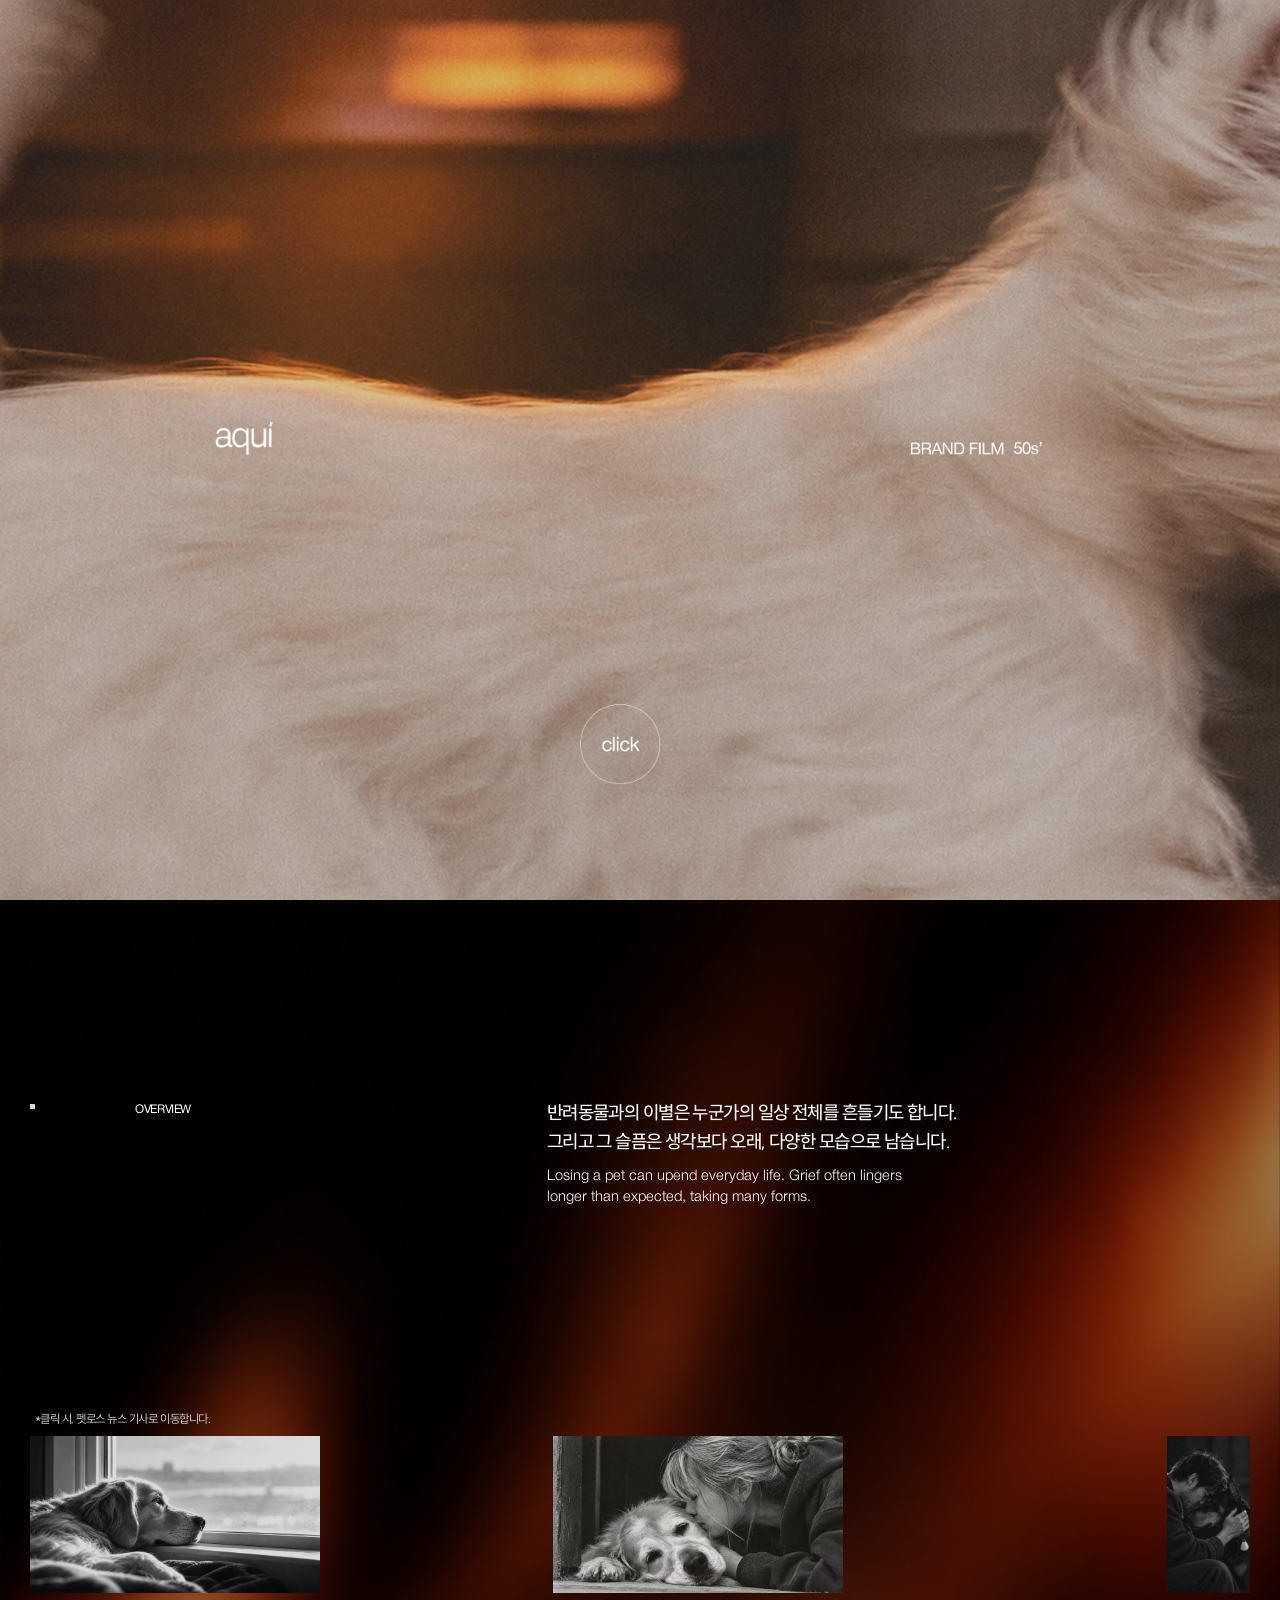
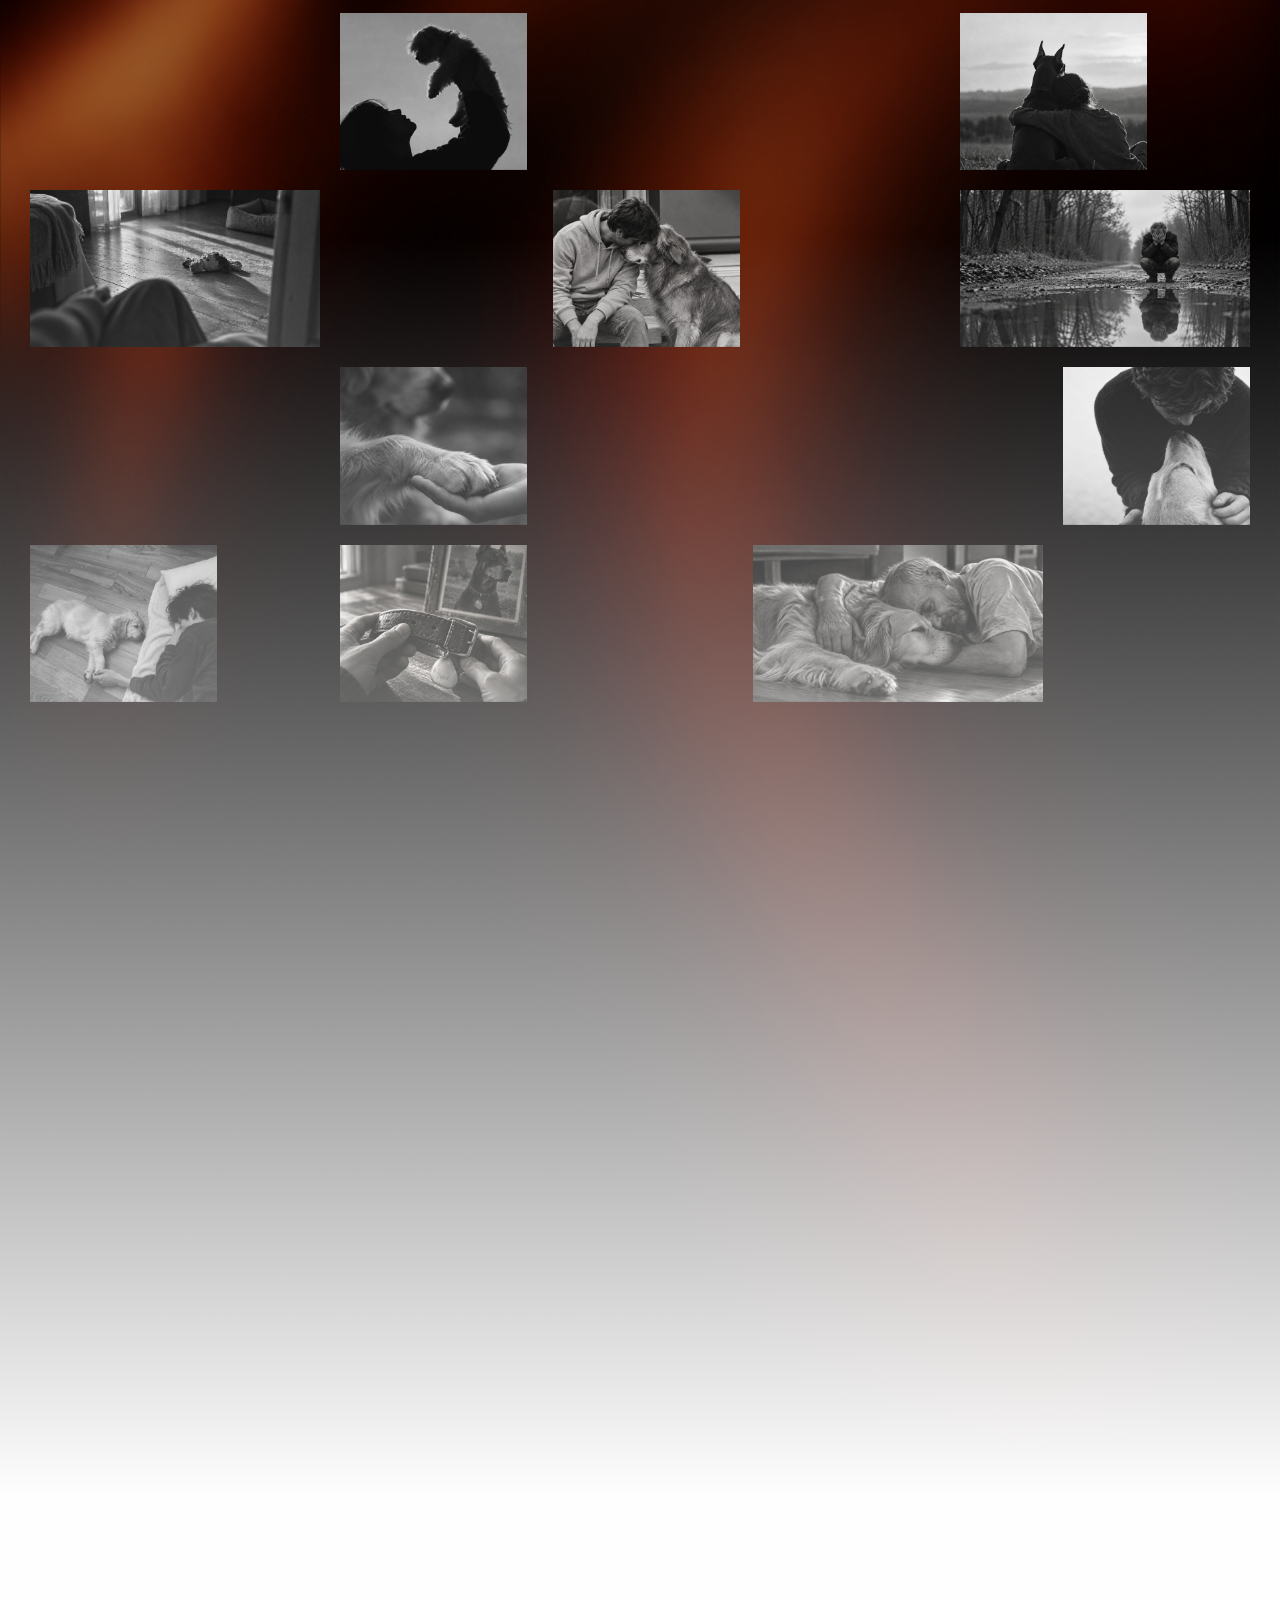
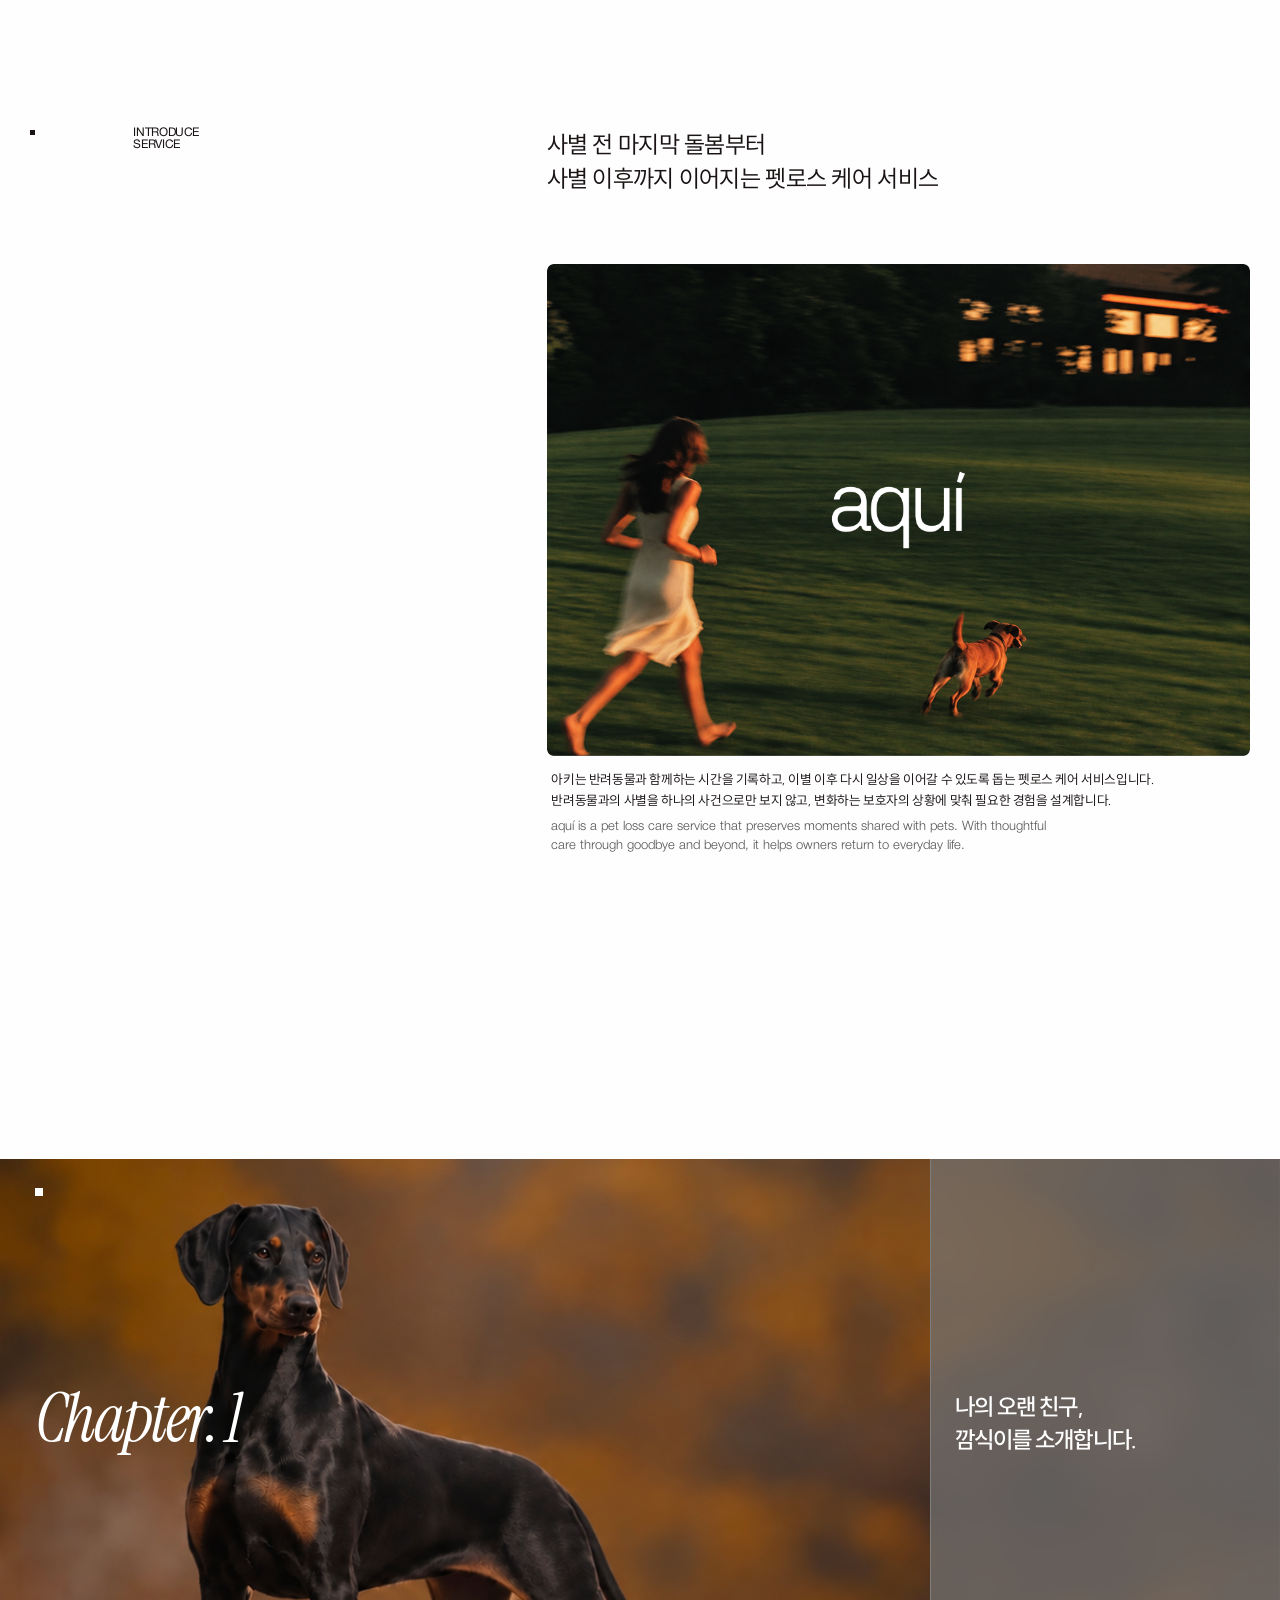
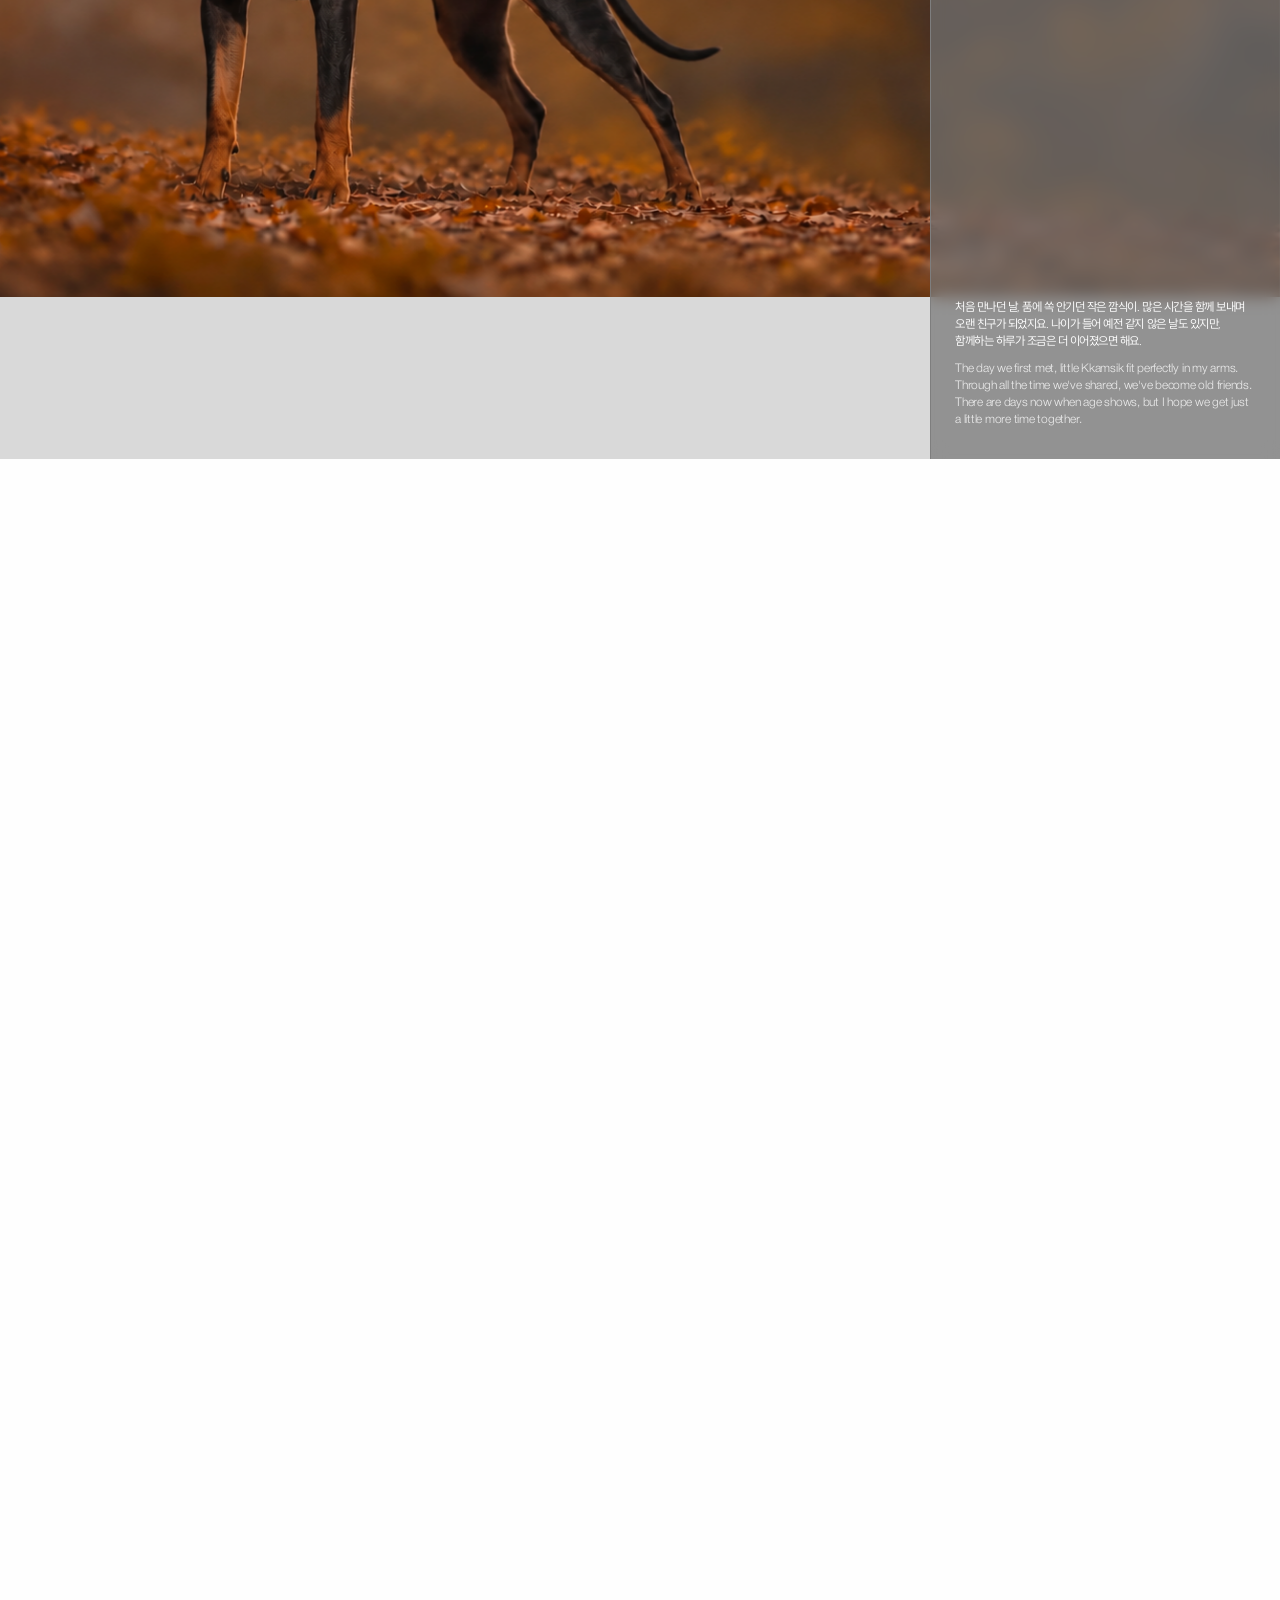
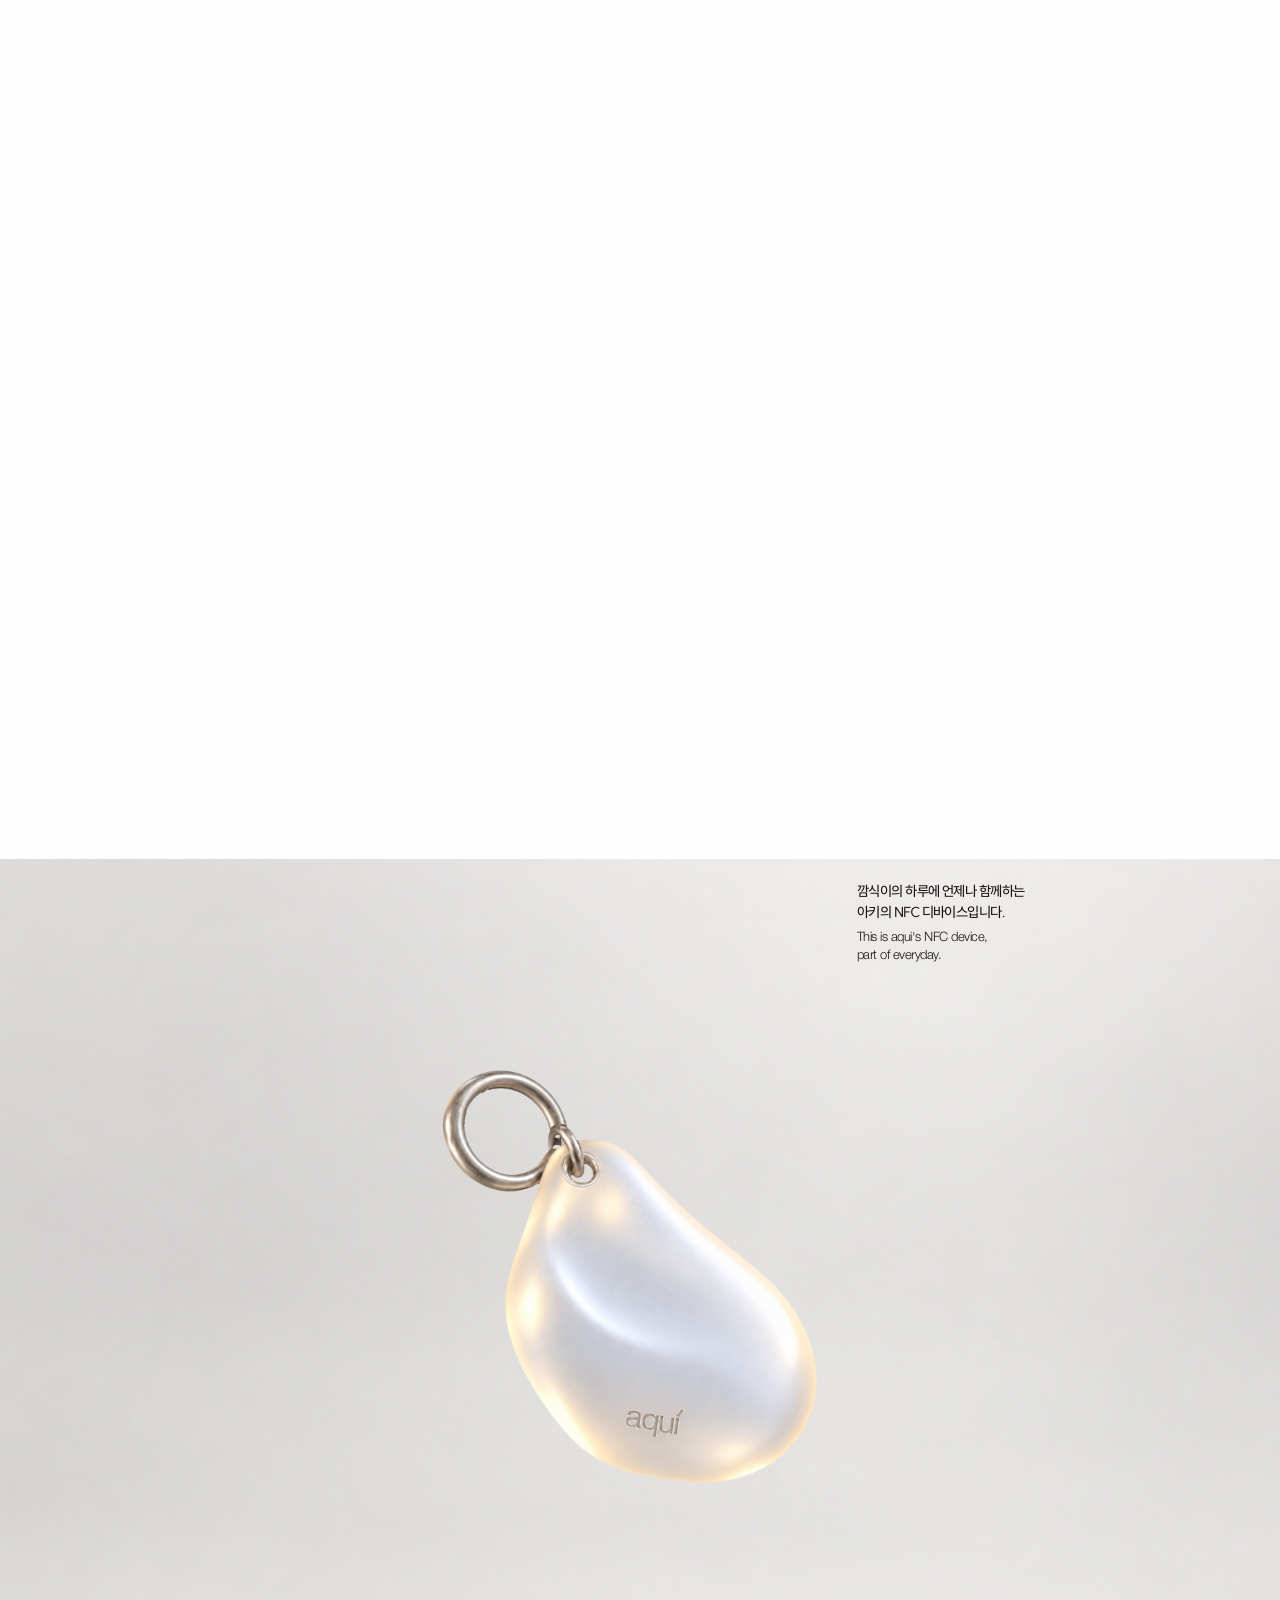
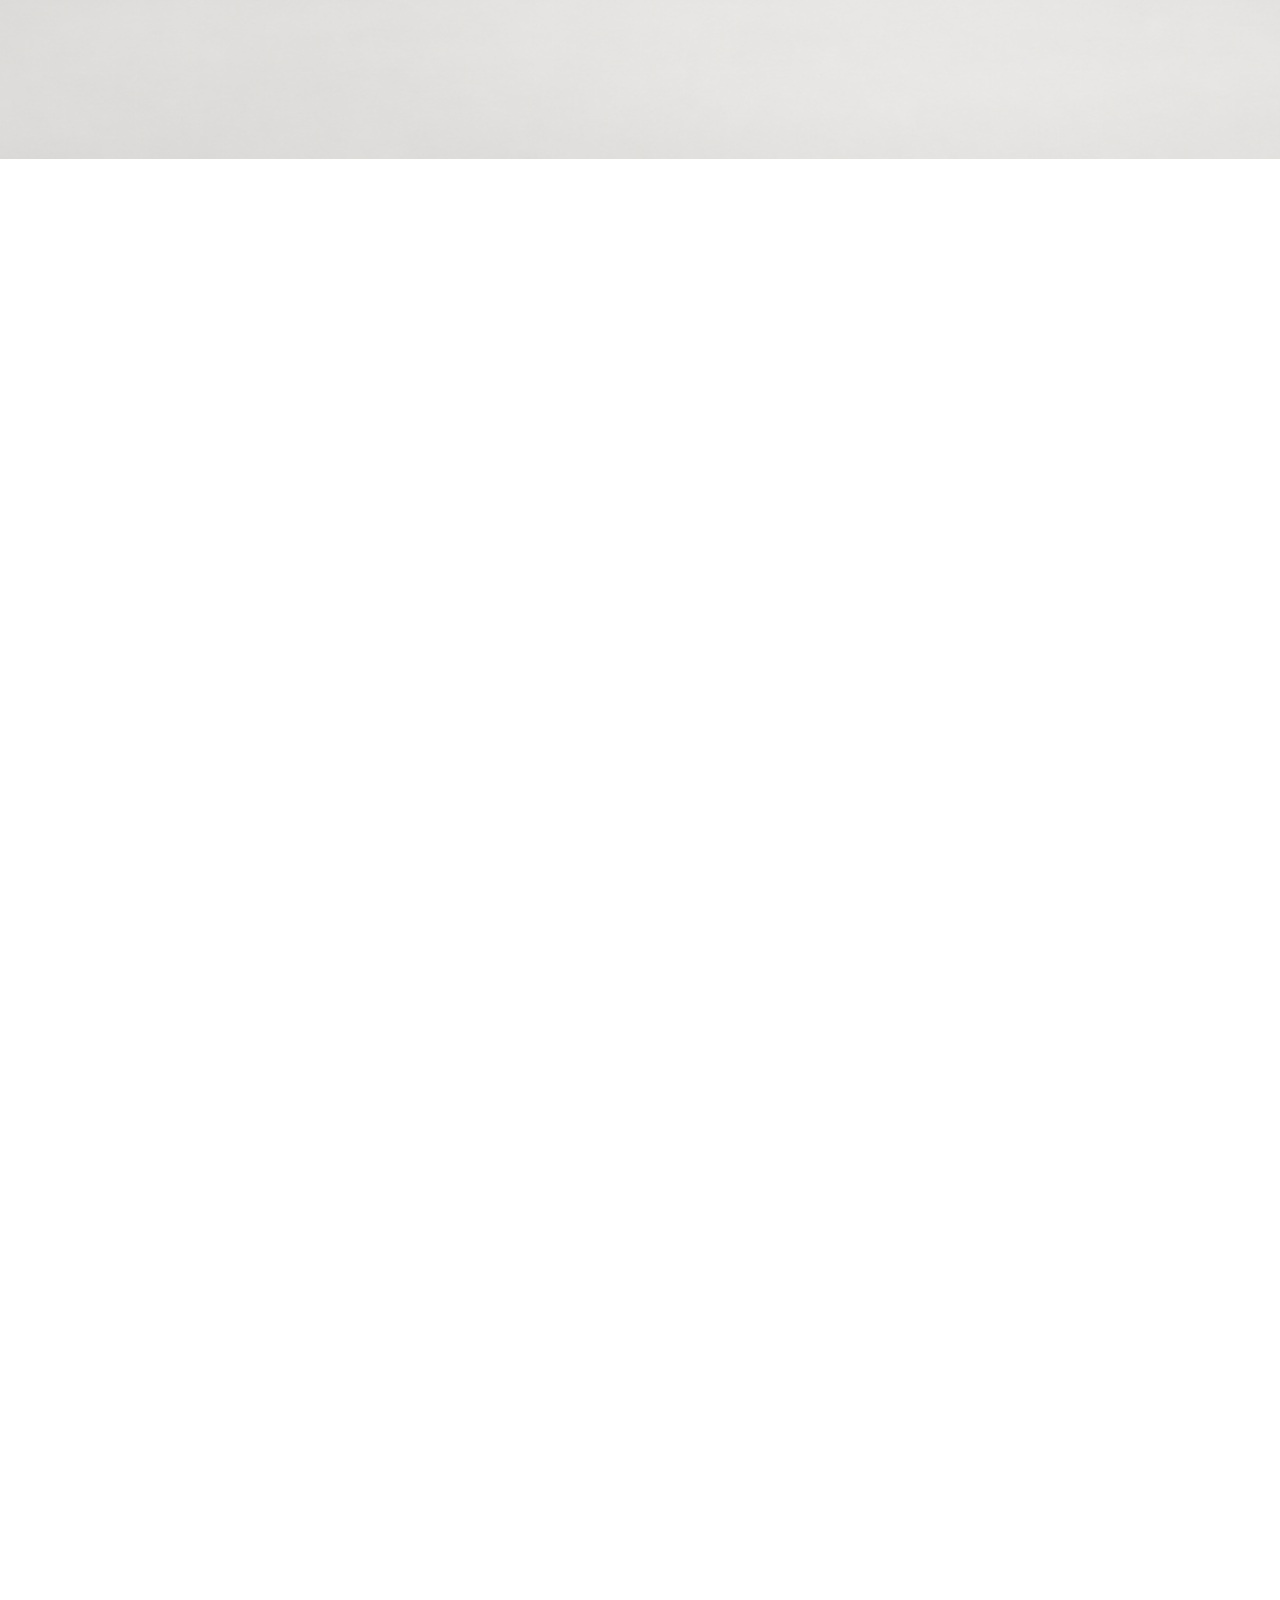
==== commit 33fa649b: "refine overall design details & interactions" ====
--- a/index.html
+++ b/index.html
@@ -42,7 +42,7 @@
             >
                 <img
                 class="hero_thumbnail"
-                src="./assets/01_hero/temp/hero_thumbnail_v2_temp.png"
+                src="./assets/01_hero/hero_thumbnail.png"
                 alt=""
                 >
 
@@ -51,296 +51,266 @@
         </div>
 
 
-        <div class="scroll_indicator" aria-hidden="true">
+        <!-- Hero 영상 종료 후 등장하는 스크롤 이동 버튼 -->
+        <button
+            type="button"
+            class="scroll_indicator"
+            aria-label="scroll indicator"
+            disabled
+        >
             <img
-            src="./assets/00_common/icons/scroll_icon.png"
-            alt=""
+                src="./assets/00_common/icons/scroll_icon.png"
+                alt=""
             >
+        </button>
+
+
+    </section>
+
+
+
+
+
+    <!-- 02_overview -->
+    <section id="overview" class="section overview">
+
+
+        <!-- grid container ) common 12 columns grid -->
+        <div class="overview_inner grid_container">
+
+
+            <div class="overview_intro">
+
+                <p class="overview_label">
+                    OVERVIEW
+                </p>
+
+                <div class="overview_heading">
+
+                    <h2 class="overview_title">
+                        <span class="overview_title_first">반려동물과의 이별은 누군가의 일상 전체를 흔들기도 합니다.</span>
+                        <span class="overview_title_rest">그리고 그 슬픔은 생각보다 오래, 다양한 모습으로 남습니다.</span>
+                    </h2>
+
+                    <div class="overview_lead">
+                        <p class="overview_lead_text">
+                            <span class="overview_lead_line">Losing a pet can upend everyday life. Grief often lingers</span>
+                            <span class="overview_lead_line">longer than expected, taking many forms.</span>
+                        </p>
+                    </div>
+
+                </div>
+
+            </div>
+
+
+            <div class="overview_gallery">
+                <p class="overview_news_notice">*클릭 시, 펫로스 뉴스 기사로 이동합니다.</p>
+
+                <!-- 기사 링크 연결 방법: 각 a 태그에 href="뉴스 URL" target="_blank" rel="noopener noreferrer" 추가 -->
+                <!-- news_01~news_13은 화면 왼쪽→오른쪽, 다음 행 순서로 지정 -->
+                <!-- 1 row / 뉴스 카드 / 호버 news_01.png -->
+                <a class="overview_news_item overview_news_item_01" tabindex="0" aria-label="pet-loss news 01"
+                    href="https://www.theguardian.com/lifeandstyle/2026/jan/20/pet-owners-grief-family-member"
+                    target="_blank"
+                    rel="noopener noreferrer">
+                    <img class="overview_img" src="./assets/02_overview/overview_item_04.png" alt="">
+                    <span class="overview_news" aria-hidden="true">
+                        <img src="./assets/02_overview/news/news_01.png" alt="">
+                    </span>
+                </a>
+
+                <!-- 1 row / 이미지 01 / 호버 news_02.png -->
+                <a class="overview_item overview_item_01 overview_item_has_hover" tabindex="0" aria-label=""
+                    href="https://www.abc.net.au/news/2024-04-07/pet-loss-grief-farwelling-much-loved-family-members-dogs-cats/103656820"
+                    target="_blank"
+                    rel="noopener noreferrer">
+                    <img class="overview_img" src="./assets/02_overview/overview_item_01.png" alt="">
+                    <span class="overview_news" aria-hidden="true">
+                        <img src="./assets/02_overview/news/news_02.png" alt="">
+                    </span>
+                </a>
+
+                <!-- 1 row / 이미지 02 / 호버 news_03.png -->
+                <a class="overview_item overview_item_02 overview_item_has_hover" tabindex="0" aria-label="">
+                    <img class="overview_img" src="./assets/02_overview/overview_item_13_v02.png" alt="">
+                    <span class="overview_news" aria-hidden="true">
+                        <img src="./assets/02_overview/news/news_03.png" alt="">
+                    </span>
+                </a>
+
+                <!-- 2 row / 이미지 03 / 호버 news_04.png -->
+                <a class="overview_item overview_item_03 overview_item_has_hover" tabindex="0" aria-label=""
+                    href="https://news.sky.com/story/pet-loss-and-grief-my-world-crashed-the-rising-number-of-people-seeking-support-over-the-deaths-of-their-animals-12974903"
+                    target="_blank"
+                    rel="noopener noreferrer">
+                    <img class="overview_img" src="./assets/02_overview/overview_item_07.png" alt="">
+                    <span class="overview_news" aria-hidden="true">
+                        <img src="./assets/02_overview/news/news_04.png" alt="">
+                    </span>
+                </a>
+
+                <!-- 2 row / 이미지 04 / 호버 news_05.png -->
+                <a class="overview_item overview_item_04 overview_item_has_hover" tabindex="0" aria-label=""
+                    href="https://www.theguardian.com/lifeandstyle/2026/jan/20/pet-owners-grief-family-member"
+                    target="_blank"
+                    rel="noopener noreferrer">
+                    <img class="overview_img" src="./assets/02_overview/overview_item_06.png" alt="">
+                    <span class="overview_news" aria-hidden="true">
+                        <img src="./assets/02_overview/news/news_05.png" alt="">
+                    </span>
+                </a>
+
+                <!-- 3 row / 이미지 05 / 호버 news_06.png -->
+                <a class="overview_item overview_item_05 overview_item_has_hover" tabindex="0" aria-label=""
+                    href="https://www.theguardian.com/business/2026/apr/24/pet-memorial-jewelry-small-business"
+                    target="_blank"
+                    rel="noopener noreferrer">
+                    <img class="overview_img" src="./assets/02_overview/overview_item_02_v01.png" alt="">
+                    <span class="overview_news" aria-hidden="true">
+                        <img src="./assets/02_overview/news/news_06.png" alt="">
+                    </span>
+                </a>
+
+                <!-- 3 row / 이미지 06 / 호버 news_07.png -->
+                <a class="overview_item overview_item_06 overview_item_has_hover" tabindex="0" aria-label=""
+                    href="https://health.chosun.com/site/data/html_dir/2026/03/05/2026030504125.html"
+                    target="_blank"
+                    rel="noopener noreferrer">
+                    <img class="overview_img" src="./assets/02_overview/overview_item_12_v02.png" alt="">
+                    <span class="overview_news" aria-hidden="true">
+                        <img src="./assets/02_overview/news/news_07.png" alt="">
+                    </span>
+                </a>
+
+                <!-- 3 row / 이미지 07 / 호버 news_08.png -->
+                <a class="overview_item overview_item_07 overview_item_has_hover" tabindex="0" aria-label=""
+                    href="https://www.bluecross.org.uk/story/michelles-story"
+                    target="_blank"
+                    rel="noopener noreferrer">
+                    <img class="overview_img" src="./assets/02_overview/overview_item_03.png" alt="">
+                    <span class="overview_news" aria-hidden="true">
+                        <img src="./assets/02_overview/news/news_08.png" alt="">
+                    </span>
+                </a>
+
+                <!-- 4 row / 이미지 08 / 호버 news_09.png -->
+                <a class="overview_item overview_item_08 overview_item_has_hover" tabindex="0" aria-label=""
+                    href="https://pmc.ncbi.nlm.nih.gov/articles/PMC13237898/"
+                    target="_blank"
+                    rel="noopener noreferrer">
+                    <img class="overview_img" src="./assets/02_overview/overview_item_08.png" alt="">
+                    <span class="overview_news" aria-hidden="true">
+                        <img src="./assets/02_overview/news/news_09.png" alt="">
+                    </span>
+                </a>
+
+                <!-- 4 row / 이미지 09 / 호버 news_10.png -->
+                <a class="overview_item overview_item_09 overview_item_has_hover" tabindex="0" aria-label=""
+                    href="https://news.sky.com/story/pet-loss-and-grief-my-world-crashed-the-rising-number-of-people-seeking-support-over-the-deaths-of-their-animals-12974903"
+                    target="_blank"
+                    rel="noopener noreferrer">
+                    <img class="overview_img" src="./assets/02_overview/overview_item_11.png" alt="">
+                    <span class="overview_news" aria-hidden="true">
+                        <img src="./assets/02_overview/news/news_10.png" alt="">
+                    </span>
+                </a>
+
+                <!-- 5 row / 이미지 10 / 호버 news_11.png -->
+                <a class="overview_item overview_item_10 overview_item_has_hover" tabindex="0" aria-label=""
+                    href="https://www.irishexaminer.com/lifestyle/healthandwellbeing/arid-41800733.html"
+                    target="_blank"
+                    rel="noopener noreferrer">
+                    <img class="overview_img" src="./assets/02_overview/overview_item_12_v03.png" alt="">
+                    <span class="overview_news" aria-hidden="true">
+                        <img src="./assets/02_overview/news/news_11.png" alt="">
+                    </span>
+                </a>
+
+                <!-- 5 row / 이미지 11 / 호버 news_12.png -->
+                <a class="overview_item overview_item_11 overview_item_has_hover" tabindex="0" aria-label=""
+                    href="https://pmc.ncbi.nlm.nih.gov/articles/PMC13237898/"
+                    target="_blank"
+                    rel="noopener noreferrer">
+                    <img class="overview_img" src="./assets/02_overview/overview_item_10.png" alt="">
+                    <span class="overview_news" aria-hidden="true">
+                        <img src="./assets/02_overview/news/news_12.png" alt="">
+                    </span>
+                </a>
+
+                <!-- 5 row / 이미지 12 / 호버 news_13.png -->
+                <a class="overview_item overview_item_12 overview_item_has_hover" tabindex="0" aria-label=""
+                    href="https://www.newsis.com/view/NISX20260507_0003619997"
+                    target="_blank"
+                    rel="noopener noreferrer">
+                    <img class="overview_img" src="./assets/02_overview/overview_item_05.png" alt="">
+                    <span class="overview_news" aria-hidden="true">
+                        <img src="./assets/02_overview/news/news_13.png" alt="">
+                    </span>
+                </a>
+
+            </div> <!-- /.overview_gallery -->
+        </div> <!-- /.overview_inner -->
+
+
+    </section>
+
+
+
+
+
+
+
+    <!-- 03_brand -->
+    <section id="brand" class="section brand">
+
+
+        <div class="brand_inner grid_container">
+           
+            <div class="brand_intro">
+                <p class="brand_typography">INTRODUCE<br>SERVICE</p>
+                
+                <div class="brand_service">
+                    <h2 class="brand_service_title">사별 전 마지막 돌봄부터<br>사별 이후까지 이어지는 펫로스 케어 서비스</h2>
+                </div>
+            </div>
+
+            <div class="brand_identity">
+                
+                <div class="brand_identity_media">
+                    <img src="./assets/03_brand/brand_logo_pic.png" alt="들판을 달리는 사람과 반려견, aquí 브랜드 로고">
+                </div>
+
+                <div class="brand_identity_info">
+                    <div class="brand_description">
+                        <p>아키는 반려동물과 함께하는 시간을 기록하고, 이별 이후 다시 일상을 이어갈 수 있도록 돕는 펫로스 케어 서비스입니다.</p>
+                        <p>반려동물과의 사별을 하나의 사건으로만 보지 않고, 변화하는 보호자의 상황에 맞춰 필요한 경험을 설계합니다.</p>
+                    </div>
+                    <p class="brand_description_en">aquí is a pet loss care service that preserves moments shared with pets. With thoughtful<br>care through goodbye and beyond, it helps owners return to everyday life.</p>
+                </div>
+            
+            </div>
         </div>
 
 
-       </section>
-
-
-
-
-
-        <!-- 02_overview -->
-        <section id="overview" class="section overview">
-
-
-            <!-- grid container ) common 12 columns grid -->
-            <div class="overview_inner grid_container">
-
-
-                <div class="overview_intro">
-
-                    <p class="overview_label">
-                        OVERVIEW
-                    </p>
-
-                    <div class="overview_heading">
-
-                        <h2 class="overview_title">
-
-                            <p class="overview_title_first">
-                                반려동물과의 이별은 누군가의 일상 전체를 흔들기도 합니다.
-                            </p>
-
-                            <p class="overview_title_rest">
-                                그리고 그 슬픔은 생각보다 오래, 다양한 모습으로 남습니다.
-                            </p>
-                        </h2>
-
-                        <div class="overview_lead">
-
-                            <p class="overview_lead_first">
-                                Losing a pet can disrupt every aspect of a person's daily life. And the grief that
-                            </p>
-
-                            <p class="overview_lead_rest">
-                                follows often lingers longer than we expect, taking many different forms. Even the smallest<br>
-                                moments of everyday life can become reminders of their absence.
-                            </p>
-
-                        </div>
-
-                    </div>
-
-                </div>
-
-
-                <div class="overview_gallery">
-                    <p class="overview_news_notice">*클릭 시, 펫로스 뉴스 기사로 이동합니다.</p>
-
-                    <!-- 기사 링크 연결 방법: 각 a 태그에 href="뉴스 URL" target="_blank" rel="noopener noreferrer" 추가 -->
-                    <!-- news_01~news_13은 화면 왼쪽→오른쪽, 다음 행 순서로 지정 -->
-                    <!-- 1 row / 뉴스 카드 / 호버 news_01.png -->
-                    <a class="overview_news_item overview_news_item_01" tabindex="0" aria-label="pet-loss news 01"
-                        href="https://www.theguardian.com/lifeandstyle/2026/jan/20/pet-owners-grief-family-member"
-                        target="_blank"
-                        rel="noopener noreferrer">
-                        <img class="overview_img" src="./assets/02_overview/overview_item_04.png" alt="">
-                        <span class="overview_news" aria-hidden="true">
-                            <img src="./assets/02_overview/news/news_01.png" alt="">
-                        </span>
-                    </a>
-
-                    <!-- 1 row / 이미지 01 / 호버 news_02.png -->
-                    <a class="overview_item overview_item_01 overview_item_has_hover" tabindex="0" aria-label=""
-                        href="https://www.abc.net.au/news/2024-04-07/pet-loss-grief-farwelling-much-loved-family-members-dogs-cats/103656820"
-                        target="_blank"
-                        rel="noopener noreferrer">
-                        <img class="overview_img" src="./assets/02_overview/overview_item_01.png" alt="">
-                        <span class="overview_news" aria-hidden="true">
-                            <img src="./assets/02_overview/news/news_02.png" alt="">
-                        </span>
-                    </a>
-
-                    <!-- 1 row / 이미지 02 / 호버 news_03.png -->
-                    <a class="overview_item overview_item_02 overview_item_has_hover" tabindex="0" aria-label="">
-                        <img class="overview_img" src="./assets/02_overview/overview_item_13_v02.png" alt="">
-                        <span class="overview_news" aria-hidden="true">
-                            <img src="./assets/02_overview/news/news_03.png" alt="">
-                        </span>
-                    </a>
-
-                    <!-- 2 row / 이미지 03 / 호버 news_04.png -->
-                    <a class="overview_item overview_item_03 overview_item_has_hover" tabindex="0" aria-label=""
-                        href="https://news.sky.com/story/pet-loss-and-grief-my-world-crashed-the-rising-number-of-people-seeking-support-over-the-deaths-of-their-animals-12974903"
-                        target="_blank"
-                        rel="noopener noreferrer">
-                        <img class="overview_img" src="./assets/02_overview/overview_item_07.png" alt="">
-                        <span class="overview_news" aria-hidden="true">
-                            <img src="./assets/02_overview/news/news_04.png" alt="">
-                        </span>
-                    </a>
-
-                    <!-- 2 row / 이미지 04 / 호버 news_05.png -->
-                    <a class="overview_item overview_item_04 overview_item_has_hover" tabindex="0" aria-label=""
-                        href="https://www.theguardian.com/lifeandstyle/2026/jan/20/pet-owners-grief-family-member"
-                        target="_blank"
-                        rel="noopener noreferrer">
-                        <img class="overview_img" src="./assets/02_overview/overview_item_06.png" alt="">
-                        <span class="overview_news" aria-hidden="true">
-                            <img src="./assets/02_overview/news/news_05.png" alt="">
-                        </span>
-                    </a>
-
-                    <!-- 3 row / 이미지 05 / 호버 news_06.png -->
-                    <a class="overview_item overview_item_05 overview_item_has_hover" tabindex="0" aria-label=""
-                        href="https://www.theguardian.com/business/2026/apr/24/pet-memorial-jewelry-small-business"
-                        target="_blank"
-                        rel="noopener noreferrer">
-                        <img class="overview_img" src="./assets/02_overview/overview_item_02_v01.png" alt="">
-                        <span class="overview_news" aria-hidden="true">
-                            <img src="./assets/02_overview/news/news_06.png" alt="">
-                        </span>
-                    </a>
-
-                    <!-- 3 row / 이미지 06 / 호버 news_07.png -->
-                    <a class="overview_item overview_item_06 overview_item_has_hover" tabindex="0" aria-label=""
-                        href="https://health.chosun.com/site/data/html_dir/2026/03/05/2026030504125.html"
-                        target="_blank"
-                        rel="noopener noreferrer">
-                        <img class="overview_img" src="./assets/02_overview/overview_item_12_v02.png" alt="">
-                        <span class="overview_news" aria-hidden="true">
-                            <img src="./assets/02_overview/news/news_07.png" alt="">
-                        </span>
-                    </a>
-
-                    <!-- 3 row / 이미지 07 / 호버 news_08.png -->
-                    <a class="overview_item overview_item_07 overview_item_has_hover" tabindex="0" aria-label=""
-                        href="https://www.bluecross.org.uk/story/michelles-story"
-                        target="_blank"
-                        rel="noopener noreferrer">
-                        <img class="overview_img" src="./assets/02_overview/overview_item_03.png" alt="">
-                        <span class="overview_news" aria-hidden="true">
-                            <img src="./assets/02_overview/news/news_08.png" alt="">
-                        </span>
-                    </a>
-
-                    <!-- 4 row / 이미지 08 / 호버 news_09.png -->
-                    <a class="overview_item overview_item_08 overview_item_has_hover" tabindex="0" aria-label=""
-                        href="https://pmc.ncbi.nlm.nih.gov/articles/PMC13237898/"
-                        target="_blank"
-                        rel="noopener noreferrer">
-                        <img class="overview_img" src="./assets/02_overview/overview_item_10.png" alt="">
-                        <span class="overview_news" aria-hidden="true">
-                            <img src="./assets/02_overview/news/news_09.png" alt="">
-                        </span>
-                    </a>
-
-                    <!-- 4 row / 이미지 09 / 호버 news_10.png -->
-                    <a class="overview_item overview_item_09 overview_item_has_hover" tabindex="0" aria-label=""
-                        href="https://news.sky.com/story/pet-loss-and-grief-my-world-crashed-the-rising-number-of-people-seeking-support-over-the-deaths-of-their-animals-12974903"
-                        target="_blank"
-                        rel="noopener noreferrer">
-                        <img class="overview_img" src="./assets/02_overview/overview_item_11.png" alt="">
-                        <span class="overview_news" aria-hidden="true">
-                            <img src="./assets/02_overview/news/news_10.png" alt="">
-                        </span>
-                    </a>
-
-                    <!-- 5 row / 이미지 10 / 호버 news_11.png -->
-                    <a class="overview_item overview_item_10 overview_item_has_hover" tabindex="0" aria-label=""
-                        href="https://www.irishexaminer.com/lifestyle/healthandwellbeing/arid-41800733.html"
-                        target="_blank"
-                        rel="noopener noreferrer">
-                        <img class="overview_img" src="./assets/02_overview/overview_item_12_v03.png" alt="">
-                        <span class="overview_news" aria-hidden="true">
-                            <img src="./assets/02_overview/news/news_11.png" alt="">
-                        </span>
-                    </a>
-
-                    <!-- 5 row / 이미지 11 / 호버 news_12.png -->
-                    <a class="overview_item overview_item_11 overview_item_has_hover" tabindex="0" aria-label=""
-                        href="https://pmc.ncbi.nlm.nih.gov/articles/PMC13237898/"
-                        target="_blank"
-                        rel="noopener noreferrer">
-                        <img class="overview_img" src="./assets/02_overview/overview_item_08.png" alt="">
-                        <span class="overview_news" aria-hidden="true">
-                            <img src="./assets/02_overview/news/news_12.png" alt="">
-                        </span>
-                    </a>
-
-                    <!-- 5 row / 이미지 12 / 호버 news_13.png -->
-                    <a class="overview_item overview_item_12 overview_item_has_hover" tabindex="0" aria-label=""
-                        href="https://www.newsis.com/view/NISX20260507_0003619997"
-                        target="_blank"
-                        rel="noopener noreferrer">
-                        <img class="overview_img" src="./assets/02_overview/overview_item_05.png" alt="">
-                        <span class="overview_news" aria-hidden="true">
-                            <img src="./assets/02_overview/news/news_13.png" alt="">
-                        </span>
-                    </a>
-
-                </div> <!-- /.overview_gallery -->
-            </div> <!-- /.overview_inner -->
-
-
-        </section>
-
-
-
-
-
-
-        <!-- 03_brand -->
-        <section id="brand" class="section brand">
-
-            <div class="brand_inner grid_container">
-
-
-                <!-- 상단 : 브랜드 소개 -->
-                <div class="brand_intro">
-
-                    <!-- 02 Overview와 동일한 왼쪽 레이블 -->
-                    <p class="brand_typography">
-                        INTRODUCE<br>
-                        SERVICE
-                    </p>
-
-                    <div class="brand_service">
-                        <!-- 한글 두 문장 : 디자인상 각각 한 줄로 시작 -->
-                        <h2 class="brand_service_title">
-                            <span>사별 전 마지막 돌봄부터</span>
-                            <span>사별 이후까지 이어지는 펫로스 케어 서비스</span>
-                        </h2>
-
-                        <!-- 확정 전 영어 더미 텍스트 : 위치가 다른 두 문단 -->
-                        <p class="brand_service_lead_first">
-                            aquí is a pet loss care service that preserves moments shared with pets.  It helps  
-                        </p>
-                        <p class="brand_service_lead_rest">
-                            pet owners navigate loss and return to everyday life. By understanding their changing needs, 
-                            aquí provides thoughtful care before and after farewell.
-                        </p>
-                    </div>
-
-                </div>
-
-                <!-- 아래 : 로고 시퀀스 영역 + 브랜드 설명 -->
-                <div class="brand_identity">
-
-                    <!-- 로고 영상 대체용 임시 이미지 -->
-                    <div class="brand_identity_media" aria-label="브랜드 로고 이미지 영역">
-                        <img src="./assets/03_brand/brand_logo_pic.png" alt="aquí brand sequence">
-                    </div>
-
-                    <div class="brand_identity_info">
-                        <div class="brand_symbol">
-                            <img src="./assets/00_common/icons/aqui_symbol_black.svg" alt="">
-                        </div>
-
-                        <div class="brand_description">
-                            <p>아키는 반려동물과 함께하는 시간을 기록하고, 이별 이후 다시 일상을 이어갈 수 있도록 돕는 펫로스 케어 서비스입니다.</p>
-                            <p>반려동물과의 사별을 하나의 사건으로만 보지 않고, 변화하는 보호자의 상황에 맞춰 필요한 경험을 설계합니다.</p>
-                        </div>
-                    </div>
-
-                </div>
-
-
-            </div>
-
-        </section>
-
-
-
-
-
-
-
-
-        <!-- 04_kkamsik -->
+    </section>
+
+
+
+
+
+
+
+
+
+         <!-- 04_kkamsik -->
         <section id="kkamsik" class="section kkamsik" data-step="0">
 
             <!-- 04가 아래에서 올라와 풀스크린이 된 다음, 3단계 동안 sticky로 고정 -->
             <div class="kkamsik_sticky">
 
                 <div class="kkamsik_background">
-                    <!-- 정인님 피그마 시안 기준 임시 선택: v01 -> v02 변경 -->
+                    <!-- 최종 시안과 동일한 04 전체 배경 이미지 유지 -->
                     <img src="./assets/04_kkamsik/kkamsik_fullscreen_v02.png" alt="">
                 </div>
 
@@ -349,9 +319,8 @@
                     <p class="kkamsik_chapter">Chapter. 1</p>
                 </div>
 
-                <!-- 우측 회색 패널은 고정, 안쪽 3개 Introduce만 슬라이드 -->
+                <!-- 우측 Frost Glass 패널은 고정, 안쪽 3개 Introduce만 슬라이드 -->
                 <div class="kkamsik_content" aria-label="kkamsik's story">
-                    <span class="kkamsik_content_mark" aria-hidden="true"></span>
 
                     <div class="kkamsik_track">
 
@@ -363,8 +332,13 @@
                             </h2>
 
                             <div class="kkamsik_description_group">
-                                <p class="kkamsik_description">처음 만나던 날, 품에 쏙 안기던 작은 깜식이. 많은 시간을 함께 보내며 오랜 친구가 되었지요. 나이가 들어 예전 같지 않은 날도 있지만, 함께하는 하루가 조금은 더 이어졌으면 해요.</p>
-                                <p class="kkamsik_description_en">The day we first met, little Kkamsik fit perfectly in my arms. Through all the time we've shared, we've become old friends. There are days now when age shows, but I hope we get just a little more time together.</p>
+                                <p class="kkamsik_description">처음 만나던 날, 품에 쏙 안기던 작은 깜식이. 많은 시간을 함께<br class="kkamsik_desktop_break">
+                                    보내며 오랜 친구가 되었지요. 나이가 들어 예전 같지 않은 날도<br class="kkamsik_desktop_break">
+                                    있지만, 함께하는 하루가 조금은 더 이어졌으면 해요.</p>
+                                <p class="kkamsik_description_en">The day we first met, little Kkamsik fit perfectly in my arms.<br class="kkamsik_desktop_break">
+                                    Through all the time we've shared, we've become old<br class="kkamsik_desktop_break">
+                                    friends. There are days now when age shows, but I hope<br class="kkamsik_desktop_break">
+                                    we get just a little more time together.</p>
                             </div>
                         </div>
 
@@ -372,15 +346,15 @@
                         <div class="kkamsik_growth kkamsik_growth_01 kkamsik_panel" data-kkamsik-panel="1">
 
                             <figure class="kkamsik_growth_item">
-                                <img src="./assets/04_kkamsik/growth/kkamsik_introduce_pic_01.png" alt="깜식이 성장 사진 01">
+                                <img src="./assets/04_kkamsik/growth/kkamsik_introduce_pic_01.png" alt="kkamsik 01">
                             </figure>
 
                             <figure class="kkamsik_growth_item">
-                                <img src="./assets/04_kkamsik/growth/kkamsik_introduce_pic_02.png" alt="깜식이 성장 사진 02">
+                                <img src="./assets/04_kkamsik/growth/kkamsik_introduce_pic_02.png" alt="kkamsik 02">
                             </figure>
 
                             <figure class="kkamsik_growth_item">
-                                <img src="./assets/04_kkamsik/growth/kkamsik_introduce_pic_03.png" alt="깜식이 성장 사진 03">
+                                <img src="./assets/04_kkamsik/growth/kkamsik_introduce_pic_03.png" alt="kkamsik 03">
                             </figure>
 
                         </div>
@@ -389,15 +363,15 @@
                         <div class="kkamsik_growth kkamsik_growth_02 kkamsik_panel" data-kkamsik-panel="2">
 
                             <figure class="kkamsik_growth_item">
-                                <img src="./assets/04_kkamsik/growth/kkamsik_introduce_pic_04.png" alt="깜식이 성장 사진 04">
+                                <img src="./assets/04_kkamsik/growth/kkamsik_introduce_pic_04.png" alt="kkamsik 04">
                             </figure>
 
                             <figure class="kkamsik_growth_item">
-                                <img src="./assets/04_kkamsik/growth/kkamsik_introduce_pic05.png" alt="깜식이 성장 사진 05">
+                                <img src="./assets/04_kkamsik/growth/kkamsik_introduce_pic05.png" alt="kkamsik 05">
                             </figure>
 
                             <figure class="kkamsik_growth_item">
-                                <img src="./assets/04_kkamsik/growth/kkamsik_introduce_pic_06.png" alt="깜식이 성장 사진 06">
+                                <img src="./assets/04_kkamsik/growth/kkamsik_introduce_pic_06.png" alt="kkamsik 06">
                             </figure>
 
                         </div>
@@ -417,160 +391,172 @@
 
 
 
-
         <!-- 05_device + 06_before-service (scroll sequence) -->
-       <!-- 스크롤 구간 전체를 감싸는 부모 (07 Bridge 직전에 종료) -->
-<div class="device_service_sequence" id="device_service_sequence">
-
-    <!-- 이 화면 하나가 05~06 연출 내내 sticky로 유지됩니다. -->
-    <div class="device_service_sticky">
-
-        <!-- 05 Device : 위의 공통 타이틀은 06과 같은 DOM 요소를 사용합니다. -->
-        <section id="device" class="section device device_intro" aria-label="NFC 디바이스 소개">
-            <!-- 10~12컬럼 / 4~5로우 : 카피는 문단 단위로 작성합니다. -->
-            <div class="device_intro_copy grid_container">
-                <div class="device_intro_copy_text">
-                    <!-- 기획팀 최종 문구 확정 전 임시 텍스트 -->
-                    <p class="device_intro_copy_ko">깜식이의 하루에 언제나 함께하는<br>
-                                                    아키의 NFC 디바이스입니다!</p>
-                    <p class="device_intro_copy_en">This is aquí's NFC device,<br>
-                                                    part of every moment of 
-                                                    Kkamsik's day!</p>
-                </div>
+        <!-- 스크롤 구간 전체를 감싸는 부모 (07 Bridge 직전에 종료) -->
+        <div class="device_service_sequence" id="device_service_sequence">
+
+            <!-- 이 화면 하나가 05~06 연출 내내 sticky로 유지됩니다. -->
+            <div class="device_service_sticky">
+
+                <!-- 05 Device : 위의 공통 타이틀은 06과 같은 DOM 요소를 사용합니다. -->
+                <section id="device" class="section device device_intro" aria-label="NFC device">
+                <div class="device_intro_copy grid_container">
+                    <div class="device_intro_copy_text">
+                        <p class="device_intro_copy_ko">깜식이의 하루에 언제나 함께하는<br>
+                                                        아키의 NFC 디바이스입니다.</p>
+                        <p class="device_intro_copy_en">This is aqui's NFC device,<br>
+                                                        part of everyday.</p>
+                    </div>
+                </div>
+            </section>
+
+
+
+
+
+                <!-- 06 Before-service : 왼쪽 고정 마커/사진 + 바뀌는 설명 -->
+                <section id="before-service" class="section before-service before-service_scene" aria-label="before-service">
+                    <div class="before-service_inner">
+
+                        <!-- 네모 + 첫 제목은 05 진입부터 등장/유지. 사진은 06부터 등장. -->
+                        <span class="before-service_mark" aria-hidden="true"></span>
+
+                        <div class="before-service_title_group">
+                            <h2 class="before-service_title" data-service-title="0">NFC Keyring</h2>
+                            <h2 class="before-service_title" data-service-title="1">HOME</h2>
+                            <h2 class="before-service_title" data-service-title="2">CARE LOG</h2>
+                            <h2 class="before-service_title" data-service-title="3">ARCHIVE</h2>
+                        </div>
+
+                        <div class="before-service_description_group">
+                            <!-- 001 : NFC Keyring -->
+                            <div class="before-service_description" data-service-description="0">
+                                <p class="before-service_description_ko">반려동물의 상태와 일상을 꾸준히 기록할 수 있도록 아키의 <br>
+                                                                        NFC 디바이스를 사용합니다. 휴대폰에 가볍게 태그하면 <br>
+                                                                        연결된 반려동물의 케어로그로 바로 이동해, 필요한 순간<br>
+                                                                        마다 번거로운 과정 없이 기록을 시작할 수 있습니다.</p>
+
+                                <p class="before-service_description_en">Keep a steady record of your pet's health and everyday <br>
+                                                                        moments with aqui's NFC tag. Just tap it to your phone <br> 
+                                                                        to jump straight to your pet's care log, so you can start <br>
+                                                                        logging whenever you need, no extra steps.</p>
+                            </div>
+
+                            <!-- 002 : HOME -->
+                            <div class="before-service_description" data-service-description="1">
+                                <p class="before-service_description_ko">사용자가 설정한 반려동물 사진이 홈 화면을 가득 채우고, <br>
+                                                                        오늘의 상태를 묻는 문구와 함께 기록을 바로 시작할 수 <br>
+                                                                        있습니다. 처음 마주하는 화면에서 반려동물의 <br>
+                                                                        하루를 자연스레 살피도록 돕습니다.</p>
+
+                                <p class="before-service_description_en">Check your pet's condition and records at a glance. <br>
+                                                                        Key information is neatly organized for easy viewing, <br>
+                                                                        so you never miss a change in their day.</p>
+                            </div>
+
+                            <!-- 003 : CARE LOG -->
+                            <div class="before-service_description" data-service-description="2">
+                                <p class="before-service_description_ko">식사, 투약, 활동과 상태 변화를 날짜별로 기록합니다. <br>
+                                                                        쌓인 기록을 바탕으로 반려동물의 변화를 확인하고, <br>
+                                                                        진료 전 필요한 내용을 빠르게 파악할 수 있습니다.</p>
+
+                                <p class="before-service_description_en">Track meals, meds, activity, and health changes <br>
+                                                                        day by day. Over time, your records reveal <br>
+                                                                        changes and keep you ready for vet visits.</p>
+                            </div>
+
+                            <!-- 004 : ARCHIVE -->
+                            <div class="before-service_description" data-service-description="3">
+                                <p class="before-service_description_ko">반려동물과 함께한 순간을 사진과 영상, 음성으로 기록하고, <br>
+                                                                        함께하고 싶은 일은 버킷리스트로 남깁니다. 일상 속 <br>
+                                                                        추억과 함께 하고 싶은 일을 하나씩 쌓아두고, <br>
+                                                                        원하는 때 언제든 꺼내볼 수 있습니다.</p>
+
+                                <p class="before-service_description_en">Capture moments in photos, videos, and voice notes, <br>
+                                                                        and build a bucket list of things to do together. <br>
+                                                                        Revisit them anytime.</p>
+                            </div>
+                        </div>
+
+                        <!-- 06 ) 타이틀이 전환될 때 함께 크로스페이드되는 깜식이 사진 -->
+                        <div class="before-service_dog" aria-hidden="true">
+                            <img class="before-service_dog_image is-active" data-dog-photo="0"
+                                src="./assets/06_before-service/1_NFC_keyring/before-service_NFC_keyring_kkamsik_v03.jpg" alt="">
+                            <img class="before-service_dog_image" data-dog-photo="1"
+                                src="./assets/06_before-service/3_care_log/before-service_carelog_kkamsik_v01.jpg" alt="">
+                            <img class="before-service_dog_image" data-dog-photo="2"
+                                src="./assets/06_before-service/4_archive/before-service_archive_kkamsik_v01.jpg" alt="">
+                            <img class="before-service_dog_image" data-dog-photo="3"
+                                src="./assets/06_before-service/4_archive/before-service_archive_kkamsik_v03.jpg" alt="">
+                        </div>
+                    </div>
+                </section>
+
+
+
+
+
+                <!-- 05부터 06까지 유지되는 SAME NFC 미디어 (기본은 투명 PNG 임시 어셋) -->
+                <div class="device_service_media" aria-hidden="true">
+                    <!-- 최종 풀스크린 이미지가 오면 data-image-mode="full"로 변경하고 src를 교체하세요. -->
+                    <div class="device_service_media_item device_service_media_nfc" data-service-media="0" data-image-mode="placeholder">
+                        <img class="device_service_nfc_image"
+                            src="./assets/05_device/device_NFC.png"
+                            alt="">
+                        <span class="device_service_media_overlay"></span>
+                    </div>
+
+                    <!-- 다음 이미지들은 아래에서 위로 스와이프하며 앞 이미지를 덮습니다. -->
+                    <!-- 각각의 src는 프로젝트에 있는 실제 파일명으로 변경하세요. -->
+                    
+                    <!-- 002 : HOME 앱 프로토타입 영상 -->
+                    <div class="device_service_media_item device_service_media_phone" data-service-media="1">
+                        <video
+                            class="device_service_phone_video"
+                            src="./assets/06_before-service/2_main/before-service_main_prototype.webm"
+                            autoplay
+                            muted
+                            loop
+                            playsinline
+                            preload="metadata"
+                        ></video>
+
+                        <span class="device_service_media_overlay"></span>
+                    </div>
+
+                    <!-- 003 : CARE LOG 앱 프로토타입 영상 -->
+                    <div class="device_service_media_item device_service_media_phone" data-service-media="2">
+                        <video
+                            class="device_service_phone_video"
+                            src="./assets/06_before-service/3_care_log/before-service_carelog_prototype.webm"
+                            autoplay
+                            muted
+                            loop
+                            playsinline
+                            preload="metadata"
+                        ></video>
+
+                        <span class="device_service_media_overlay"></span>
+                    </div>
+
+                    <div class="device_service_media_item device_service_media_phone" data-service-media="3">
+                        <video
+                            class="device_service_phone_video"
+                            src="./assets/06_before-service/4_archive/before-service_archive_prototype.webm"
+                            autoplay
+                            muted
+                            loop
+                            playsinline
+                            preload="metadata"
+                        ></video>
+                        <span class="device_service_media_overlay"></span>
+                    </div>
+
+                </div>
+
             </div>
-        </section>
-
-
-
-
-
-        <!-- 06 Before-service : 왼쪽 고정 마커/사진 + 바뀌는 설명 -->
-        <section id="before-service" class="section before-service before-service_scene" aria-label="before-service">
-            <div class="before-service_inner">
-
-                <!-- 네모 + 첫 제목은 05 진입부터 등장/유지. 사진은 06부터 등장. -->
-                <span class="before-service_mark" aria-hidden="true"></span>
-
-                <div class="before-service_title_group">
-                    <h2 class="before-service_title" data-service-title="0">NFC Keyring</h2>
-                    <h2 class="before-service_title" data-service-title="1">HOME</h2>
-                    <h2 class="before-service_title" data-service-title="2">CARE LOG</h2>
-                    <h2 class="before-service_title" data-service-title="3">ARCHIVE</h2>
-                </div>
-
-                <div class="before-service_description_group">
-                    <!-- 001 : NFC Keyring -->
-                    <div class="before-service_description" data-service-description="0">
-                        <p class="before-service_description_ko">반려동물의 상태와 일상을 꾸준히 기록할 수 있도록 아키의 NFC 디바이스를 사용합니다. 휴대폰에 가볍게 태그하면 연결된 반려동물의 케어로그로 바로 이동해, 필요한 순간마다 번거로운 과정 없이 기록을 시작할 수 있습니다.</p>
-                        <p class="before-service_description_en">Keep a steady record of your pet's health and everyday moments with aqui's NFC tag. Just tap it to your phone 
-                                                                to jump straight to your pet's care log, so you can start logging whenever you need, no extra steps.</p>
-                    </div>
-
-                    <!-- 002 : HOME -->
-                    <div class="before-service_description" data-service-description="1">
-                        <p class="before-service_description_ko">사용자가 설정한 반려동물 사진이 홈 화면을 가득 채우고, 오늘의 상태를 묻는 문구와 함께 기록을 바로 시작할 수 있습니다. 처음 마주하는 화면에서 반려동물의 하루를 자연스레 살피도록 돕습니다.</p>
-                        <p class="before-service_description_en">Check your pet's condition and records at a glance. Key information is neatly organized for easy viewing, 
-                                                                so you never miss a change in their day.</p>
-                    </div>
-
-                    <!-- 003 : CARE LOG -->
-                    <div class="before-service_description" data-service-description="2">
-                        <p class="before-service_description_ko">식사, 투약, 활동과 상태 변화를 날짜별로 기록합니다.
-                                                                쌓인 기록을 바탕으로 반려동물의 변화를 확인하고,
-                                                                진료 전 필요한 내용을 빠르게 파악할 수 있습니다.</p>
-                        <p class="before-service_description_en">Track meals, meds, activity, and health changes day by day. Over time, your records reveal 
-                                                                changes and keep you ready for vet visits.</p>
-                    </div>
-
-                    <!-- 004 : ARCHIVE -->
-                    <div class="before-service_description" data-service-description="3">
-                        <p class="before-service_description_ko">반려동물과 함께한 순간을 사진과 영상, 음성으로 기록하고, 
-                                                                함께하고 싶은 일은 버킷리스트로 남깁니다. 일상 속 추억과 함께 하고 싶은 일을 하나씩 쌓아두고, 원하는 때 
-                                                                언제든 꺼내볼 수 있습니다.</p>
-                        <p class="before-service_description_en">Capture moments in photos, videos, and voice notes, 
-                                                                and build a bucket list of things to do together. 
-                                                                Revisit them anytime.</p>
-                    </div>
-                </div>
-
-                <!-- 06 ) 타이틀이 전환될 때 함께 크로스페이드되는 깜식이 사진 -->
-                <div class="before-service_dog" aria-hidden="true">
-                    <img class="before-service_dog_image is-active" data-dog-photo="0"
-                         src="./assets/06_before-service/1_NFC_keyring/before-service_NFC_keyring_kkamsik_v03.jpg" alt="">
-                    <img class="before-service_dog_image" data-dog-photo="1"
-                         src="./assets/06_before-service/3_care_log/before-service_carelog_kkamsik_v01.jpg" alt="">
-                    <img class="before-service_dog_image" data-dog-photo="2"
-                         src="./assets/06_before-service/4_archive/before-service_archive_kkamsik_v01.jpg" alt="">
-                    <img class="before-service_dog_image" data-dog-photo="3"
-                         src="./assets/06_before-service/4_archive/before-service_archive_kkamsik_v03.jpg" alt="">
-                </div>
-            </div>
-        </section>
-
-
-
-
-
-        <!-- 05부터 06까지 유지되는 SAME NFC 미디어 (기본은 투명 PNG 임시 어셋) -->
-        <div class="device_service_media" aria-hidden="true">
-            <!-- 최종 풀스크린 이미지가 오면 data-image-mode="full"로 변경하고 src를 교체하세요. -->
-            <div class="device_service_media_item device_service_media_nfc" data-service-media="0" data-image-mode="placeholder">
-                <img class="device_service_nfc_image"
-                     src="./assets/05_device/device_NFC.png"
-                     alt="">
-                <span class="device_service_media_overlay"></span>
-            </div>
-
-            <!-- 다음 이미지들은 아래에서 위로 스와이프하며 앞 이미지를 덮습니다. -->
-            <!-- 각각의 src는 프로젝트에 있는 실제 파일명으로 변경하세요. -->
-            
-            <!-- 002 : HOME 앱 프로토타입 영상 -->
-            <div class="device_service_media_item device_service_media_phone" data-service-media="1">
-                <video
-                    class="device_service_phone_video"
-                    src="./assets/06_before-service/2_main/before-service_main_prototype.webm"
-                    autoplay
-                    muted
-                    loop
-                    playsinline
-                    preload="metadata"
-                ></video>
-
-                <span class="device_service_media_overlay"></span>
-            </div>
-
-            <!-- 003 : CARE LOG 앱 프로토타입 영상 -->
-            <div class="device_service_media_item device_service_media_phone" data-service-media="2">
-                <video
-                    class="device_service_phone_video"
-                    src="./assets/06_before-service/3_care_log/before-service_carelog_prototype.webm"
-                    autoplay
-                    muted
-                    loop
-                    playsinline
-                    preload="metadata"
-                ></video>
-
-                <span class="device_service_media_overlay"></span>
-            </div>
-
-            <div class="device_service_media_item device_service_media_phone" data-service-media="3">
-                <video
-                    class="device_service_phone_video"
-                    src="./assets/06_before-service/4_archive/before-service_archive_prototype.webm"
-                    autoplay
-                    muted
-                    loop
-                    playsinline
-                    preload="metadata"
-                ></video>
-                <span class="device_service_media_overlay"></span>
-            </div>
-
         </div>
 
-    </div>
-</div>
 
 
 
@@ -595,11 +581,15 @@
                         muted
                         playsinline
                         preload="metadata"
-                        aria-label="사별 전과 사별 후를 연결하는 영상"
+                        aria-label="aqui bridge video"
                     ></video>
                 </div>
 
                 <!-- 스크롤 아이콘은 디자인 확정 후 추가 -->
+                 <button type="button" class="bridge_scroll_indicator" aria-label="다음 섹션으로 이동" disabled>
+                    <img src="./assets/00_common/icons/scroll_icon.png" alt="">
+                </button>
+
 
             </div>
 
@@ -623,7 +613,7 @@
                     <!-- 임시 흑백 배경 이미지 (최종 어셋 수령 시 교체) -->
                     <div class="after-service_intro_media">
                         <img
-                            src="./assets/08_after-service/1_intro/after-service_kkamsik_fullscreen_v02.jpg"
+                            src="./assets/08_after-service/1_intro/after-service_kkamsik_fullscreen_v02.png"
                             alt=""
                         >
                     </div>
@@ -636,7 +626,6 @@
 
                         <!-- 오른쪽 매트 글래스 패널 -->
                         <div class="after-service_intro_copy">
-                            <span class="after-service_intro_copy_mark" aria-hidden="true"></span>
 
                             <h2 class="after-service_intro_title">
                                 이별 뒤의 일상도<br>
@@ -644,18 +633,15 @@
                             </h2>
 
                             <div class="after-service_intro_description">
-                                <p class="after-service_intro_description_ko">
-                                    늘 함께하던 존재가 떠나도 우리의 하루는 멈추지 않고 흘러
-                                    갑니다. 아키는 이별 직후부터 기억과 회복의 시간까지 함께
-                                    하며, 보호자가 남겨진 일상을 천천히 마주할 수 있도록 돕습니다.
-                                </p>
-
-                                <!-- 영문 카피 확정 시 아래 문장만 교체 -->
-                                <p class="after-service_intro_description_en">
-                                    Even when a beloved companion is gone, our days go
-                                    on. From goodbye through remembering and healing,
-                                    aquí stays by your side as you face the days that remain.
-                                </p>
+
+                                <p class="after-service_intro_description_ko">늘 함께하던 존재가 떠나도 우리의 하루는 멈추지 않고 흘러<br>
+                                                                            갑니다. 아키는 이별 직후부터 기억과 회복의 시간까지 함께<br>
+                                                                            하며, 보호자가 남겨진 일상을 천천히 마주할 수 있도록 돕습니다.</p>
+
+                                <p class="after-service_intro_description_en">Even when a beloved companion is gone, our days go<br>
+                                                                             on. From goodbye through remembering and healing,<br> 
+                                                                             aquí stays by your side as you face the days that remain.</p>
+
                             </div>
                         </div>
                     </div>
@@ -675,22 +661,17 @@
                             <span class="after-service_home_mark" aria-hidden="true"></span>
 
                             <h2 class="after-service_home_title">
-                                AFTER LOSS HOME
+                                AFTER LOSS : MAIN
                             </h2>
 
                             <div class="after-service_home_description">
-                                <!-- 현재 제공된 카피. 최종 카피가 오면 문장만 교체 -->
-                                <p class="after-service_home_ko">
-                                    사별 직후 3일 동안 필요한 정보와 행동을 시점에 맞게 안내합니다.
-                                    반려동물을 위한 마지막 준비부터 기억을 돌아보고 잠시 쉬어가는
-                                    순간까지, 당장 필요한 것부터 하나씩 살펴볼 수 있습니다.
-                                </p>
-
-                                <p class="after-service_home_en">
-                                    You can take your time reflecting on the moments spent
-                                    together, your bucket list, caregiving records, and
-                                    answers to questions.
-                                </p>
+                                
+                                <p class="after-service_home_ko">사별 직후 3일 동안 필요한 정보와 행동을 시점에 맞게 안내합니다.<br>
+                                                                반려동물을 위한 마지막 준비부터 기억을 돌아보고 잠시 쉬어가는<br>
+                                                                순간까지, 당장 필요한 것부터 하나씩 살펴볼 수 있습니다.</p>
+
+                                <p class="after-service_home_en">You can take your time reflecting on the moments spent together,<br>
+                                                                your bucket list, caregiving records, and answers to questions.</p>
                             </div>
 
                         </div>
@@ -740,20 +721,17 @@
 
                             <div class="after-service_epilogue_description">
 
-                                <p>
-                                    사별 직후 확인해야 할 사항부터 장례 준비와 장묘 업체 탐색까지,
-                                    필요한 절차와 정보를 차례대로 살펴봅니다. 비슷한 경험을 한
-                                    보호자들의 이야기를 통해 공감과 위로를 얻고, 슬픔이 오래
-                                    지속되거나 일상에 영향을 줄 때에는 펫로스 전문 기관의
-                                    상담 정보도 확인할 수 있습니다.
-                                </p>
-
-                                <p>
-                                    From the first moments after a loss to funeral and memorial
-                                    services, get the guidance you need, one step at a time.
-                                    Take comfort in others' stories, and reach out to pet 
-                                    loss counselors when grief lingers.
-                                </p>
+                                <p>사별 직후 확인해야 할 사항부터 장례 준비와 장묘 업체 탐색까지,<br>
+                                필요한 절차와 정보를 차례대로 살펴봅니다. 비슷한 경험을 한<br>
+                                보호자들의 이야기를 통해 공감과 위로를 얻고, 슬픔이 오래<br>
+                                지속되거나 일상에 영향을 줄 때에는 펫로스 전문 기관의<br>
+                                상담 정보도 확인할 수 있습니다.</p>
+
+                                <p>From the first moments after a loss to funeral and memorial services,<br>
+                                get the guidance you need, one step at a time. Take comfort<br>
+                                in others' stories, and reach out to pet loss<br>
+                                counselors when grief lingers.</p>
+
 
                             </div>
 
@@ -776,7 +754,7 @@
                                 ></video>
 
                                 <figcaption>
-                                    에필로그 확인사항
+                                    에필로그 - 먼저 확인할 사항
                                 </figcaption>
 
                             </figure>
@@ -795,7 +773,7 @@
                                 ></video>
 
                                 <figcaption>
-                                    에필로그 장례준비
+                                    에필로그 - 장례 준비
                                 </figcaption>
 
                             </figure>
@@ -806,7 +784,7 @@
 
                                 <!-- <img src="./assets/08_after-service/temp/after-service_epilogue_media_temp.png" alt="Epilogue prototype 03"> -->
                                 <video
-                                    src="./assets/08_after-service/3_epilogue/prototype_03_community/after-service_epilogue_community.mp4"
+                                    src="./assets/08_after-service/3_epilogue/prototype_03_community/after-service_epilogue_community.webm"
                                     muted
                                     loop
                                     playsinline
@@ -815,7 +793,7 @@
                                 ></video>
 
                                 <figcaption>
-                                    에필로그 보호자 이야기
+                                    에필로그 - 보호자 이야기
                                 </figcaption>
 
                             </figure>
@@ -835,7 +813,7 @@
                                 ></video>
 
                                 <figcaption>
-                                    에필로그 펫로스상담
+                                    에필로그 - 펫로스 상담
                                 </figcaption>
 
                             </figure>
@@ -848,24 +826,35 @@
 
 
 
-                <!-- transition ) 에필로그와 기록 돌아보기 사이 연출 이미지 -->
+                <!-- transition -->
                 <div class="after-service_transition">
 
-                    <img
-                        class="after-service_transition_media"
-                        src="./assets/08_after-service/4_transition/after-service_transition_media.png"
-                        alt="transition media"
-                    >
-
-                    <p class="after-service_transition_copy">
-                        이별 준비를 돕던 메인 화면은,<br>
-                        3일이 지나면 추억을 안고 다시 일상으로 나아가는 공간으로 달라집니다.
-                    </p>
-
-                </div>
-
-
-                <!-- 기록 돌아보기 -->
+                    <div class="after-service_transition_inner grid_container">
+
+                        <div class="after-service_transition_info">
+
+                            <span class="after-service_transition_mark" aria-hidden="true"></span>
+
+                            <p class="after-service_transition_copy">
+                                이별 준비를 돕던 메인 화면은, 3일이 지나면 추억을 안고 다시 일상으로 나아가는 공간으로 달라집니다.
+                            </p>
+
+                        </div>
+
+                        <div class="after-service_transition_media_frame">
+                            <img
+                                class="after-service_transition_media"
+                                src="./assets/08_after-service/4_transition/after-service_transition_media.png"
+                                alt=""
+                            >
+                        </div>
+
+                    </div>
+
+                </div>
+
+
+                <!-- archive -->
                 <div class="after-service_archive">
 
                     <!-- 기록 돌아보기 첫 번째 영역 : Archive -->
@@ -882,13 +871,13 @@
 
                                 <div class="after-service_archive_description">
                                     <p class="after-service_archive_ko">
-                                        함께한 일상의 추억부터 버킷리스트, 돌봄 기록과 질문 답변까지
+                                        함께한 일상의 추억부터 버킷리스트, 돌봄 기록과 질문 답변까지<br>
                                         그동안 남겨온 기록을 천천히 돌아볼 수 있습니다.
                                     </p>
 
                                     <p class="after-service_archive_en">
-                                        From memories and bucket lists to care logs and your
-                                        answers to daily prompts, revisit it all at your own pace.
+                                        From memories and bucket lists to care logs and your answers <br>
+                                        to daily prompts, revisit it all at your own pace.
                                     </p>
                                 </div>
 
@@ -899,10 +888,13 @@
 
                                 <!-- 왼쪽 : 임시 목업. 최종 앱 영상/어셋이 오면 교체 -->
                                 <div class="after-service_archive_video">
-                                    <img
-                                        src="./assets/08_after-service/5_archive/temp/epilogue_archive_mockup_temp.png"
-                                        alt="temp"
-                                    >
+                                    <video
+                                    src="./assets/08_after-service/5_archive/after-service_archive_prototype.webm"
+                                    muted
+                                    loop
+                                    playsinline
+                                    aria-label=""
+                                ></video>
                                 </div>
 
                                 <div class="after-service_archive_side">
@@ -937,11 +929,14 @@
                             <div class="after-service_archive_qa_copy">
 
                                 <p class="after-service_description_ko">
-                                    생전에 남긴 질문과 답변, 꾸준히 이어온 돌봄 기록에는 반려동물의 평소 모습과 함께한 시간이 고스란히 남아 있습니다. 그 기록을 통해 최선을 다해 반려동물의 곁을 지켜온 시간을 확인할 수 있습니다.
+                                    생전에 남긴 질문과 답변, 꾸준히 이어온 돌봄 기록에는 반려동물의 평소 모습과 <br>
+                                    함께한 시간이 고스란히 남아 있습니다. 그 기록을 통해 최선을 다해 <br>
+                                    반려동물의 곁을 지켜온 시간을 확인할 수 있습니다.
                                 </p>
 
                                 <p class="after-service_description_en">
-                                    You can take your time reflecting on the moments spent together, your bucket list, caregiving records, and answers to questions.
+                                    You can take your time reflecting on the moments spent together, your bucket list, <br>
+                                    caregiving records, and answers to questions.
                                 </p>
 
                             </div>
@@ -951,25 +946,25 @@
 
                                 <img
                                     class="after-service_archive_background"
-                                    src="./assets/08_after-service/temp/after-service_archive_care_background_temp.png"
+                                    src="./assets/08_after-service/5_archive/after-service_archive_kkamsik_background.png"
                                     alt=""
                                 >
 
                                 <img
                                     class="after-service_archive_card after-service_archive_card_01"
-                                    src="./assets/08_after-service/temp/after-service_archive_care_01_temp.png"
+                                    src="./assets/08_after-service/5_archive/after-service_archive_care_01.png"
                                     alt=""
                                 >
 
                                 <img
                                     class="after-service_archive_card after-service_archive_card_02"
-                                    src="./assets/08_after-service/temp/after-service_archive_care_02_temp.png"
+                                    src="./assets/08_after-service/5_archive/after-service_archive_care_02.png"
                                     alt=""
                                 >
 
                                 <img
                                     class="after-service_archive_card after-service_archive_card_03"
-                                    src="./assets/08_after-service/temp/after-service_archive_care_03_temp.png"
+                                    src="./assets/08_after-service/5_archive/after-service_archive_care_03.png"
                                     alt=""
                                 >
 
@@ -994,10 +989,11 @@
 
 
 
-        <!-- 09_memory -->
+       <!-- 09_memory -->
         <section id="memory" class="section memory">
 
             <div class="memory_inner grid_container">
+
                 <span class="memory_mark" aria-hidden="true"></span>
 
                 <p class="memory_copy">
@@ -1005,7 +1001,6 @@
                     보호자용 키링을 태그하면 그동안 남긴 기록과 기억을 다시 만날 수 있습니다.
                 </p>
 
-                <!-- 영상 영역: 현재는 임시 플레이스홀더. 실제 영상 수령 후 안쪽 요소만 교체 -->
                 <div class="memory_media">
                     <img
                         src="./assets/09_memory/memory_pic.png"
@@ -1014,9 +1009,11 @@
                 </div>
 
                 <div class="memory_description">
-                    <p class="memory_description_ko">* 보관한 키링을 태그하면 남겨둔 기록을 다시 확인할 수 있습니다.</p>
-                    <!-- <p class="memory_description_en">A short explanation of how to use the NFC keyring will appear here.</p> -->
-                </div>
+                    <p class="memory_description_ko">
+                        *함께 사용하던 NFC 키링을 일상 속 익숙한 공간에 보관하는 모습입니다.
+                    </p>
+                </div>
+
             </div>
 
         </section>
@@ -1026,158 +1023,290 @@
 
 
 
-        <!-- 10_application -->
-        <section id="application" class="section application">
-
-            <div class="application_inner grid_container">
-
-                <span class="application_mark" aria-hidden="true"></span>
-
-                <!-- 오른쪽 상단 카피 (교체 예정) -->
-                <p class="application_copy">
-                    함께 사용하던 NFC 디바이스는<br>
-                    이별 이후에도 추억을 간직하는<br>
-                    오브젝트로 남습니다.
-                </p>
-
-                <!-- 왼쪽 NFC 디바이스 : 360도 회전 영상 -->
-                <div class="application_device">
-                    <video
-                        class="application_device_video"
-                        src="./assets/10_application/temp/keyring_motion_temp.mp4"
-                        autoplay
-                        muted
-                        loop
-                        playsinline
-                        preload="auto"
-                        aria-label="아키 NFC 키링 360도 회전 영상"
-                    ></video>
-                </div>
-
-                <!-- NFC 신청 폼-->
-                <div class="application_form" role="group" aria-label="NFC 신청 시연용 입력 화면. 입력한 정보는 저장되거나 전송되지 않습니다.">
+    <!-- 10_application -->
+    <section id="application" class="section application">
+
+        <div class="application_inner grid_container">
+
+            <span class="application_mark" aria-hidden="true"></span>
+
+            <!-- NFC 디바이스 -->
+            <div class="application_device">
+                <video
+                    class="application_device_video"
+                    src="./assets/10_application/keyring_motion.mp4"
+                    autoplay
+                    muted
+                    loop
+                    playsinline
+                    preload="auto"
+                ></video>
+            </div>
+
+            <!-- 신청 폼 -->
+            <div class="application_panel">
+
+                <div class="application_form">
 
                     <div class="application_form_inner">
+
+                        <p class="application_copy">
+                            함께한 기록을 언제든 다시 돌아볼 수 있도록, 아키의 NFC 키링을<br>
+                            신청해 보세요. 휴대폰을 키링에 가까이 대면 소중한<br>
+                            사진과 기록을 다시 확인할 수 있습니다.
+                        </p>
+
 
                         <!-- 보호자 정보 -->
                         <div class="application_form_group">
-                            <p class="application_form_group_title">보호자<br>정보</p>
+
+                            <p class="application_form_group_title">*보호자 정보</p>
 
                             <div class="application_form_fields">
-                                <input class="application_field" type="text" placeholder="이름" aria-label="보호자 이름" autocomplete="off">
-                                <input class="application_field" type="email" placeholder="이메일" aria-label="이메일" autocomplete="off">
-                            </div>
-                        </div>
+
+                                <input
+                                    class="application_field"
+                                    type="text"
+                                    placeholder="이름"
+                                    autocomplete="off"
+                                >
+
+                                <input
+                                    class="application_field"
+                                    type="tel"
+                                    placeholder="연락처"
+                                    autocomplete="off"
+                                >
+
+                                <div class="application_email_row">
+
+                                    <input
+                                        class="application_field"
+                                        type="text"
+                                        placeholder="이메일"
+                                        autocomplete="off"
+                                    >
+
+                                    <span class="application_email_symbol">@</span>
+
+                                    <div class="application_choice">
+                                        <span>직접 입력</span>
+
+                                        <img
+                                            class="application_arrow_icon"
+                                            src="./assets/10_application/application_arrow_icon.png"
+                                            alt=""
+                                        >
+                                    </div>
+
+                                </div>
+
+                            </div>
+
+                        </div>
+
 
                         <!-- 배송 정보 -->
                         <div class="application_form_group">
-                            <p class="application_form_group_title">배송<br>정보</p>
+
+                            <p class="application_form_group_title">*배송 정보</p>
 
                             <div class="application_form_fields">
-                                <input class="application_field" type="text" placeholder="받는 분" aria-label="받는 분" autocomplete="off">
-                                <input class="application_field" type="tel" placeholder="연락처" aria-label="연락처" autocomplete="off">
-                                <input class="application_field" type="text" placeholder="기본 주소" aria-label="기본 주소" autocomplete="off">
-                            </div>
-                        </div>
-
-                        <!-- 반려견 정보 -->
+
+                                <input
+                                    class="application_field"
+                                    type="text"
+                                    placeholder="받는 분"
+                                    autocomplete="off"
+                                >
+
+                                <input
+                                    class="application_field"
+                                    type="tel"
+                                    placeholder="연락처"
+                                    autocomplete="off"
+                                >
+
+                                <div class="application_address_row">
+
+                                    <input
+                                        class="application_field"
+                                        type="text"
+                                        placeholder="주소"
+                                        autocomplete="off"
+                                    >
+
+                                    <img
+                                        class="application_search_icon"
+                                        src="./assets/10_application/application_magnifier_icon.png"
+                                        alt=""
+                                    >
+
+                                </div>
+
+                                <input
+                                    class="application_field application_span_2"
+                                    type="text"
+                                    placeholder="상세 주소"
+                                    autocomplete="off"
+                                >
+
+                            </div>
+
+                        </div>
+
+
+                        <!-- 반려동물 정보 -->
                         <div class="application_form_group">
-                            <p class="application_form_group_title">반려견<br>정보</p>
+
+                            <p class="application_form_group_title">*반려동물 정보</p>
 
                             <div class="application_form_fields">
-                                <input class="application_field" type="text" placeholder="반려견 이름" aria-label="반려견 이름" autocomplete="off">
-                                <input class="application_field" type="text" placeholder="인식번호" aria-label="인식번호" autocomplete="off">
-                            </div>
-                        </div>
-
-                        <!-- 시연용 버튼 : '실제 신청 기능 없음' 안내 카피 별도 추가 -->
-                        <button type="button" class="application_submit" aria-label="NFC 신청, 현재 시연용 버튼">
-                            NFC 신청
+
+                                <input
+                                    class="application_field"
+                                    type="text"
+                                    placeholder="반려동물 이름"
+                                    autocomplete="off"
+                                >
+
+                                <input
+                                    class="application_field"
+                                    type="text"
+                                    placeholder="동물등록번호"
+                                    autocomplete="off"
+                                >
+
+                                <div class="application_choice">
+                                    <span>반려동물 종류</span>
+
+                                    <img
+                                        class="application_arrow_icon"
+                                        src="./assets/10_application/application_arrow_icon.png"
+                                        alt=""
+                                    >
+                                </div>
+
+                                <div class="application_choice">
+                                    <span>성별</span>
+
+                                    <img
+                                        class="application_arrow_icon"
+                                        src="./assets/10_application/application_arrow_icon.png"
+                                        alt=""
+                                    >
+                                </div>
+
+                            </div>
+
+                        </div>
+
+
+                        <button type="button" class="application_submit">
+                            신청하기
                         </button>
 
                     </div>
 
                 </div>
 
-                 <!-- 신청 안내 문구 -->
                 <p class="application_notice">
-                    * 본 신청 화면은 서비스 시연용으로, 실제로 접수되지 않습니다.
+                    *본 신청 화면은 서비스 시연용으로, 실제로 접수되지 않습니다.
                 </p>
 
             </div>
 
-        </section>
-
-
-
-
-
-
-       <!-- 11_footer -->
+        </div>
+
+    </section>
+
+
+
+
+
+
+    <!-- 11_footer -->
     <footer id="footer" class="footer">
 
         <div class="footer_inner grid_container">
 
-            <!-- 왼쪽 : 로고 + 인스타그램 -->
+            <!-- 왼쪽 정보 -->
             <div class="footer_left">
 
-                <!-- 최종 심볼/워드마크 어셋 전달 전 임시 표현 -->
-                <div class="footer_logo" aria-label="aquí">
-                    <span class="footer_logo_symbol" aria-hidden="true"></span>
-                    <span class="footer_logo_wordmark" aria-hidden="true">aquí</span>
+                <div class="footer_logo">
+                    <img
+                        src="./assets/11_footer/footer_symbol_typo.svg"
+                        alt="aquí"
+                    >
+                </div>
+
+                <div class="footer_disclosure">
+                    <p>
+                        일부 이미지와 영상은 AI 생성 도구를 활용해 제작되었습니다.<br>
+                        깜식이의 이야기는 서비스 소개를 위해 구성된 가상 시나리오입니다.
+                    </p>
                 </div>
 
                 <span class="footer_line" aria-hidden="true"></span>
 
-                <!-- 실제 인스타그램 주소 수령 시 href 추가하고 aria-disabled / tabindex 제거 -->
-                <a class="footer_instagram"
+                <a
+                    class="footer_instagram"
                     href="https://www.instagram.com/aqui_ing/?hl=ko"
                     target="_blank"
-                    rel="noopener noreferrer">
+                    rel="noopener noreferrer"
+                >
                     <span class="footer_instagram_text">Instagram</span>
-                    <!-- 최종 화살표 SVG 전달 전 임시 텍스트 -->
-                    <span class="footer_instagram_arrow" aria-hidden="true">↗</span>
+
+                    <img
+                        class="footer_instagram_arrow"
+                        src="./assets/11_footer/footer_arrow.svg"
+                        alt=""
+                    >
                 </a>
 
             </div>
 
-            <!-- 중앙 : AI 사용 및 가상 시나리오 안내 -->
-            <div class="footer_disclosure">
-                <p>일부 이미지와 영상은 AI 생성 도구를 활용해 제작되었습니다.</p>
-                <p>깜식이의 이야기는 서비스 소개를 위해 구성된 가상 시나리오입니다.</p>
+
+            <!-- 참여 인원 -->
+            <div class="footer_credits">
+
+                <div class="footer_credit">
+                    <p class="footer_credit_title">Planner</p>
+                    <p class="footer_credit_name">한수현</p>
+                </div>
+
+                <div class="footer_credit">
+                    <p class="footer_credit_title">Planner</p>
+                    <p class="footer_credit_name">송예현</p>
+                </div>
+
+                <div class="footer_credit">
+                    <p class="footer_credit_title">Designer</p>
+                    <p class="footer_credit_name">강민하</p>
+                </div>
+
+                <div class="footer_credit">
+                    <p class="footer_credit_title">Designer</p>
+                    <p class="footer_credit_name">최은화</p>
+                </div>
+
+                <div class="footer_credit">
+                    <p class="footer_credit_title">Designer</p>
+                    <p class="footer_credit_name">황정인</p>
+                </div>
+
+                <div class="footer_credit">
+                    <p class="footer_credit_title">Programmer</p>
+                    <p class="footer_credit_name">김예령</p>
+                </div>
+
             </div>
 
-            <!-- 오른쪽 : 참여 인원 -->
-            <div class="footer_credits">
-
-                <div class="footer_credit footer_credit_planner">
-                    <p class="footer_credit_title">Planner</p>
-                    <div class="footer_credit_names">
-                        <span>한수현</span>
-                        <span>송예현</span>
-                    </div>
-                </div>
-
-                <div class="footer_credit footer_credit_designer">
-                    <p class="footer_credit_title">Designer</p>
-                    <div class="footer_credit_names">
-                        <span>강민하</span>
-                        <span>최은화</span>
-                        <span>황정인</span>
-                    </div>
-                </div>
-
-                <div class="footer_credit footer_credit_programmer">
-                    <p class="footer_credit_title">Programmer</p>
-                    <div class="footer_credit_names">
-                        <span>김예령</span>
-                    </div>
-                </div>
-
-            </div>
-
-            <!-- 하단 중앙 : 저작권 -->
-            <p class="footer_copyright">© 2026 aquí. All rights reserved.</p>
+
+            <!-- Copyright -->
+            <p class="footer_copyright">
+                © 2026 aquí. All rights reserved.
+            </p>
 
         </div>
 
@@ -1193,6 +1322,10 @@
 
     <!-- top button -->
     <button type="button" id="topBtn" class="topBtn" aria-label="back to top of page">
+        <img
+        src="./assets/00_common/icons/top_button.png"
+        alt=""
+        >
     </button>
 
 
--- a/CSS/style.css
+++ b/CSS/style.css
@@ -76,6 +76,15 @@
     font-display: swap;
 }
 
+/* Bold - 700 */
+@font-face {
+    font-family: "SUIT";
+    src: url("../assets/00_common/fonts/SUIT/SUIT-Bold.otf") format("opentype");
+    font-weight: 700;
+    font-style: normal;
+    font-display: swap;
+}
+
 
 /* en ) helvetica neue */
 @font-face {
@@ -327,6 +336,9 @@
 .scroll_indicator.is-visible {
     opacity: 1;
     transform: translate(-50%, 0);
+
+    pointer-events: auto;
+    cursor: pointer;
 }
 
 
@@ -358,7 +370,7 @@
     right: 0;
     bottom: 0;
 
-    height: 120vh;
+    height: 140vh;
 
     background: linear-gradient(
         to bottom,
@@ -367,6 +379,7 @@
     );
 
     pointer-events: none;
+    
 }
 
 
@@ -375,90 +388,93 @@
     position: relative;
     align-content: start;
 
-    /* 1920 시안 3437px : 갤러리 뒤쪽 흰색 전환 여백 */
-    padding-bottom: clamp(820px, 64.35vw, 1235.52px);
+    /* 1920 기준: 803.58 + 5*235.89 + 4*30 + 1191.97 = 3295px */
+    padding-bottom: clamp(680px, 62.0818vw, 1191.97px);
 }
 
 
 /* Overview 상단 소개 영역 */
 .overview_intro {
     grid-column: 1 / -1;
-
     display: grid;
     grid-template-columns: subgrid;
-
-    padding-top: clamp(150px, 12.5vw, 240px);
-
-    /* 기존 151px → 1920 기준 약 389px, 갤러리 시작 y≈902px */
-    padding-bottom: clamp(260px, 20.255vw, 389px);
+    align-content: start;
+
+    /* 콘텐츠 길이와 관계없이 첫 뉴스 이미지의 시작선을 고정 */
+    min-height: clamp(535px, 41.853125vw, 803.58px);
+    padding-top: clamp(190px, 15.4391vw, 296.43px);
+    padding-bottom: clamp(20px, 2.6vw, 50px);
 }
 
 
 /* 왼쪽 브랜드 정보 */
 .overview_label {
     grid-column: 1 / 3;
+    position: relative;
+    padding-top: clamp(5.8px, 0.47865vw, 9.19px);
+    padding-left: clamp(105px, 8.1823vw, 157.1px);
 
     font-family: var(--font-en);
     font-weight: 400;
-
-    font-size: clamp(12px, 0.947vw, 18px);
+    font-size: clamp(12px, 0.9375vw, 18px);
     line-height: 1;
+    letter-spacing: -0.03em;
 }
 
 
 /* 메인 카피 영역 */
 .overview_heading {
-    grid-column: 5 / 12;
-
+    grid-column: 6 / 13;
     min-width: 0;
 }
 
 
 /* 메인 한글 카피 */
 .overview_title {
-    /* margin-left: calc((100% + var(--grid-gutter)) / 7); */
+    width: 100%;
+    max-width: 1045.31px;
+    margin: 0;
     font-family: var(--font-ko);
-    font-weight: 400;
-
-    font-size: clamp(23px, 1.979vw, 38px);
-    line-height: 1.357;
-    letter-spacing: -0.04em;
-}
-
-.overview_title_first {
-    margin-left: calc((100% + var(--grid-gutter)) / 7);
-}
-
-/* .overview_title_rest {
-    margin-left: calc((100% + var(--grid-gutter)) / 7);
-} */
-
+    font-weight: 500;
+    font-size: clamp(18.7px, 1.458333vw, 28px);
+    line-height: 1.5714286; /* 28 / 44 at 1920 */
+    letter-spacing: -0.03em;
+    word-break: keep-all;
+}
+
+.overview_title_first,
+.overview_title_rest {
+    display: block;
+    margin: 0;
+}
 
 /* 한글 본문 전체 */
 .overview_lead {
-    margin-top: clamp(40px, 3.542vw, 68px);
-
+    width: min(100%, 45.15625vw, 867px);
+    margin-top: clamp(9px, 0.729167vw, 14px);
     font-family: var(--font-en);
     font-weight: 300;
-
-    font-size: clamp(15px, 1.302vw, 25px);
-    line-height: 1.357;
-
+    font-size: clamp(14px, 1.145833vw, 22px);
+    line-height: 1.454545; /* 22 / 32 at 1920 */
+    letter-spacing: 0;
     color: var(--bg-light);
 }
 
 
-/* 첫 번째 문장 */
-.overview_lead_first {
-    margin-left: calc((100% + var(--grid-gutter)) / 7);
-}
-
-
-/* 나머지 문장 */
-.overview_lead_rest {
-    margin-left: 0;
-}
-
+/* Figma에서 지정된 줄바꿈을 1920 기준으로 유지합니다.
+   좁은 뷰포트에서는 긴 줄이 필요한 경우 자연스럽게 한 번 더 줄바꿈됩니다. */
+.overview_lead_text {
+    margin: 0;
+}
+
+.overview_lead_line {
+    display: block;
+    white-space: nowrap; /* 1920 기준 줄바꿈 유지 */
+}
+
+@media (max-width: 1199px) {
+    .overview_lead_line { white-space: normal; }
+}
 
 /* 갤러리 : 12 columns / 이미지 5 rows */
 .overview_gallery {
@@ -660,21 +676,14 @@
 }
 
 
-/* ==============================
-   02 Overview — 하얀 네모 / 카드 커서
-   기존 CSS 마지막에 붙여넣기 가능
-   ============================== */
-.overview_label {
-    position: relative;
-    padding-left: clamp(80px, 8.333vw, 160px);
-}
+/* 02 Overview — 레이블 마커 및 카드 커서 */
 .overview_label::before {
     content: "";
     position: absolute;
     left: 0;
-    top: 0.28em;
-    width: clamp(4px, 0.4167vw, 8px);
-    height: clamp(4px, 0.4167vw, 8px);
+    top: clamp(5.8px, 0.47865vw, 9.19px);
+    width: clamp(4px, 0.416667vw, 8px);
+    height: clamp(4px, 0.416667vw, 8px);
     background: #D9D9D9;
 }
 .overview_news_item,
@@ -686,6 +695,7 @@
 
 
 
+
 /* ======================
     03_brand
 ====================== */
@@ -698,130 +708,114 @@
     color: #191313;
 }
 
-/* 1920 기준 12칼럼은 기존 .grid_container를 그대로 사용 */
 .brand_inner {
-    min-height: 100vh;
+    /* 1920에서는 1894px, 작은 데스크톱에서는 화면 너비에 맞춰 축소 */
+    min-height: max(100vh, min(98.645833vw, 1894px));
     align-content: start;
-    /* 04 Kkamsik 앞 여백 : 다른 해상도에서도 비율 조절 */
-    padding-bottom: clamp(160px, 17.7vw, 340px);
-}
-
-/* 위쪽 브랜드 서비스 소개 */
+}
+
+/* 상단 타이포 영역: 이미지 시작 Y를 본문 높이에 종속시키지 않음 */
 .brand_intro {
     grid-column: 1 / -1;
     display: grid;
     grid-template-columns: subgrid;
     align-items: start;
-    /* 1920 피그마에서 카피 시작 위치 약 y=345 */
-    padding-top: clamp(210px, 17.97vw, 345px);
-}
-
+    height: clamp(355px, 28.7vw, 551px);
+    padding-top: clamp(230px, 17.96875vw, 345px);
+}
+
+/* 1칼럼 8px 마커 / 2칼럼 INTRODUCE SERVICE */
 .brand_typography {
-    grid-column: 1 / 2;
-    min-width: 0;
-    padding-top: clamp(5px, 0.52vw, 10px);
+    grid-column: 1 / 3;
+    position: relative;
+    min-width: 0;
+    padding-left: calc((100% + var(--grid-gutter)) / 2);
+
     font-family: var(--font-en);
+    font-size: clamp(12px, 0.9375vw, 18px);
     font-weight: 400;
-    font-size: clamp(11px, 0.947vw, 18.18px);
     line-height: 1;
-    letter-spacing: -0.04em;
-}
-
-/* 바깥쪽 5~11칼럼 / 내부 7칼럼 : 카피 시작 위치를 6칼럼에 맞춤 */
+    letter-spacing: -0.03em;
+}
+
+.brand_typography::before {
+    content: "";
+    position: absolute;
+    top: clamp(3px, 0.2604167vw, 5px);
+    left: 0;
+    width: clamp(5px, 0.4166667vw, 8px);
+    height: clamp(5px, 0.4166667vw, 8px);
+    background-color: #191313;
+}
+
+/* 상단 한글/영문은 모두 6컬럼 시작선(x≈813)에 정렬 */
 .brand_service {
-    grid-column: 5 / 12;
-    display: grid;
-    grid-template-columns: repeat(7, minmax(0, 1fr));
-    column-gap: var(--grid-gutter);
+    grid-column: 6 / 13;
     min-width: 0;
 }
 
 .brand_service_title {
-    grid-column: 2 / -1;
-    min-width: 0;
     margin: 0;
     font-family: var(--font-ko);
-    font-weight: 500;
-    font-size: clamp(22px, 1.771vw, 34px);
-    line-height: 1.353; /* 1920: 34px / 46px */
-    letter-spacing: -0.02em;
+    font-weight: 400;
+    font-size: clamp(18px, 1.875vw, 36px);
+    line-height: 1.444444;
+    letter-spacing: -0.03em;
     word-break: keep-all;
-    margin-bottom: 8px;
-}
-
-.brand_service_title span {
-    display: block;
-}
-
-.brand_service_lead_first,
-.brand_service_lead_rest {
-    min-width: 0;
+}
+
+.brand_service_lead {
+    margin-top: clamp(10px, 0.833333vw, 16px);
     font-family: var(--font-en);
     font-weight: 300;
-    font-size: clamp(16px, 1.354vw, 26px);
-    line-height: 1.385; /* 1920: 26px / 36px */
+    font-size: clamp(13px, 1.145833vw, 22px);
+    line-height: 1.454545; /* 1920 기준 32px */
     letter-spacing: 0;
-}
-
-.brand_service_lead_first {
-    grid-column: 2 / -1;
-    margin-top: clamp(7px, 0.521vw, 10px);
-}
-
-/* 두 번째 영문 문단은 한 칼럼 왼쪽에서 시작 */
-.brand_service_lead_rest {
-    grid-column: 1 / -1;
-}
-
-/* 로고 시퀀스 플레이스홀더 + 하단 문구 */
+    overflow-wrap: normal;
+}
+
+/* 브랜드 이미지: 6~12칼럼 / x≈813, y≈559 */
 .brand_identity {
     grid-column: 1 / -1;
     display: grid;
     grid-template-columns: subgrid;
-    margin-top: clamp(45px, 3.385vw, 65px);
+    align-content: start;
 }
 
 .brand_identity_media {
-    grid-column: 1 / 8; /* 1920 기준 약 1076px */
-    width: 100%;
-    aspect-ratio: 1076 / 752;
+    grid-column: 6 / 13;
+    width: 100%;
+    max-width: 1075.01px;
+    aspect-ratio: 1075.01 / 751.79;
     overflow: hidden;
-    border-radius: clamp(6px, 0.521vw, 10px);
+    border-radius: clamp(6px, 0.520833vw, 10px);
     background-color: #D9D9D9;
 }
 
-/* 실제 영상 전달 시 .brand_identity_media 안에 video 하나만 넣으면 됨 */
-.brand_identity_media video {
+.brand_identity_media > img,
+.brand_identity_media > video {
+    display: block;
     width: 100%;
     height: 100%;
+    max-width: none;
     object-fit: cover;
-}
-
+    object-position: center;
+}
+
+/* 이미지 하단 설명: 이미지 아래 약 19px / x≈820 */
 .brand_identity_info {
-    grid-column: 1 / -1;
-    display: grid;
-    grid-template-columns: subgrid;
-    align-items: start;
-    margin-top: clamp(24px, 1.98vw, 38px);
-}
-
-.brand_symbol {
-    grid-column: 1 / 2;
-}
-
-.brand_symbol img {
-    display: block;
-    width: clamp(17px, 1.188vw, 22.81px);
-    height: auto;
+    grid-column: 6 / 13;
+    min-width: 0;
+    margin-top: clamp(13px, 0.996875vw, 19.14px);
+    padding-left: clamp(4px, 0.366667vw, 7.04px);
 }
 
 .brand_description {
-    grid-column: 2 / -1; /* 1920 기준 x≈187px */
     min-width: 0;
     font-family: var(--font-ko);
     font-weight: 400;
-    font-size: clamp(14px, 1.042vw, 20px);
-    line-height: 1.65; /* 1920: 36px */
+    font-size: clamp(13px, 1.041667vw, 20px);
+    line-height: 1.6; /* 1920 기준 36px */
     letter-spacing: -0.03em;
     word-break: keep-all;
 }
@@ -830,6 +824,15 @@
     margin: 0;
 }
 
+.brand_description_en {
+    margin: 7px 0 0;
+    font-family: var(--font-en);
+    font-weight: 300;
+    font-size: clamp(13px, 0.9375vw, 18px);
+    line-height: 1.444444;
+    letter-spacing: 0;
+    color: #535353;
+}
 
 
 
@@ -895,10 +898,11 @@
 /* 왼쪽 작은 네모: 1920 기준 x30 / y35 / 10×10 */
 .kkamsik_mark {
     position: absolute;
-    top: clamp(20px, 3.425vh, 35px);
-    left: 0;
-    width: clamp(8px, 0.521vw, 10px);
-    height: clamp(8px, 0.521vw, 10px);
+    /* 1920 기준 전역 X=35px / Y=35px. grid_container의 X=30px 보정. */
+    top: clamp(20px, 3.24074vh, 35px);
+    left: 5px;
+    width: 8px;
+    height: 8px;
     background-color: #fff;
 }
 
@@ -906,15 +910,16 @@
 .kkamsik_chapter {
     grid-column: 1 / 4;
     position: absolute;
-    top: 26.81%;
-    left: 0;
+    /* 1920×1080 기준 전역 X=35px / Y=260.08px */
+    top: 24.08148%;
+    left: 5px;
     margin: 0;
     padding: 0;
     font-family: var(--font-serif);
     font-style: italic;
     font-weight: 400;
-    font-size: clamp(54px, min(5.208vw, 9.785vh), 100px);
-    line-height: 1;
+    font-size: clamp(54px, min(5.20833vw, 9.25926vh), 100px);
+    line-height: 1.3; /* 100px 기준 130px */
     letter-spacing: -0.04em;
     white-space: nowrap;
     color: #fff;
@@ -927,27 +932,21 @@
     z-index: 2;
     top: 0;
     right: 0;
+    /* 1920 기준 500×1080 / 오른쪽 x=1420 */
     width: clamp(350px, 26.041667vw, 500px);
     height: 100%;
-    padding: 0 clamp(26px, 2.083vw, 40px);
+    /* 오른쪽 텍스트의 X=35는 전체 페이지가 아닌 패널 내부 좌표 */
+    /* 오른쪽 패널의 독립 2-column grid: 양쪽 마진 35px */
+    padding: 0 clamp(24px, 1.822917vw, 35px);
     min-width: 0;
     overflow: hidden;
-    background: rgba(95, 95, 95, 0.64);
-    border: 2px solid #585858;
-    -webkit-backdrop-filter: blur(10px);
-    backdrop-filter: blur(10px);
+    background: rgba(116, 116, 116, 0.70);
+    border: 0;
+    border-left: 1px solid #7e7e7e;
+    border-radius: 0;
+    -webkit-backdrop-filter: blur(8px);
+    backdrop-filter: blur(8px);
     color: #fff;
-}
-
-/* 오른쪽 네모는 패널과 함께 고정되고, 슬라이드할 때 사라지지 않음 */
-.kkamsik_content_mark {
-    position: absolute;
-    z-index: 5;
-    top: clamp(20px, 3.425vh, 35px);
-    left: clamp(26px, 2.083vw, 40px);
-    width: clamp(8px, 0.521vw, 10px);
-    height: clamp(8px, 0.521vw, 10px);
-    background-color: #fff;
 }
 
 /* 패널 안에는 높이 100vh인 세 화면이 세로로 이어짐 */
@@ -976,46 +975,58 @@
 
 /* Introduce 1 : 텍스트 시안의 위치를 유지 */
 .kkamsik_intro {
-    display: block;
+    /* Figma 오른쪽 패널: 5 stretch rows, 2 stretch columns.
+       1920x1080 기준: 상하 35px / 행간 20px / 좌우 35px / 열간 35px.
+       실제 좌우 마진은 부모 .kkamsik_content의 padding으로 설정. */
+    display: grid;
+    grid-template-rows: repeat(5, minmax(0, 1fr));
+    grid-template-columns: repeat(2, minmax(0, 1fr));
+    row-gap: clamp(12px, 1.851852vh, 20px);
+    column-gap: clamp(20px, 1.822917vw, 35px);
+    padding-block: clamp(20px, 3.240741vh, 35px);
 }
 
 .kkamsik_title {
-    position: absolute;
-    top: 29.75%;
-    left: 0;
-    right: 0;
-    margin: 0;
+    /* 두 번째 행에 배치, 1920 기준 화면 상단으로부터 Y=276.92px */
+    position: static;
+    grid-column: 1 / -1;
+    grid-row: 2;
+    align-self: start;
+    margin: clamp(16px, 3.32593vh, 35.92px) 0 0;
     font-family: var(--font-ko);
-    font-weight: 400;
-    font-size: clamp(23px, min(1.823vw, 3.425vh), 35px);
-    line-height: 1.25;
+    font-weight: 600;
+    font-size: clamp(23px, min(1.823vw, 3.24074vh), 35px);
+    line-height: 1.426571; /* 35px 기준 50px */
     letter-spacing: -0.04em;
     word-break: keep-all;
 }
 
 .kkamsik_description_group {
-    position: absolute;
-    left: 0;
-    right: 0;
-    bottom: clamp(24px, 4.403vh, 45px);
+    /* 다섯 번째 행: 1920 기준 Y≈859px - 2.68px = 856.32px */
+    position: static;
+    grid-column: 1 / -1;
+    grid-row: 5;
+    align-self: start;
+    transform: translateY(-2.68px);
+    min-width: 0;
 }
 
 .kkamsik_description {
     font-family: var(--font-ko);
     font-weight: 400;
-    font-size: clamp(12px, 0.9375vw, 18px);
-    line-height: 1.4444;
+    font-size: clamp(12px, min(0.9375vw, 1.66667vh), 18px);
+    line-height: 1.444444; /* 18px 기준 26px */
     letter-spacing: -0.04em;
     word-break: keep-all;
 }
 
 .kkamsik_description_en {
-    margin-top: clamp(12px, 1.25vw, 24px);
+    margin-top: clamp(10px, 1.2963vh, 14px);
     font-family: var(--font-en);
-    font-weight: 400;
-    font-size: clamp(12px, 0.9375vw, 18px);
-    line-height: 1.3333;
-    letter-spacing: -0.04em;
+    font-weight: 300;
+    font-size: clamp(12px, min(0.885417vw, 1.574074vh), 17px);
+    line-height: 1.411765; /* 17px 기준 24px */
+    letter-spacing: -0.02em;
     color: #EDEDED;
     overflow-wrap: break-word;
 }
@@ -1051,9 +1062,37 @@
     pointer-events: none;
 }
 
+/* 1920 시안의 한국어·영어 명시 줄바꿈을 지킵니다.
+   (브라우저의 실제 폰트/너비에 따라 좌우 넘침이 생기는지는 확인 필요) */
+@media (min-width: 1600px) and (min-height: 900px) {
+    .kkamsik_description,
+    .kkamsik_description_en { white-space: nowrap; }
+}
+
+/* 낮거나 좁은 노트북: 강제 줄바꿈 대신 자동 줄바꿈,
+   5열 그리드의 마지막 행과 관계없이 하단에서부터 본문 높이를 확보 */
+@media (max-width: 1599px), (max-height: 899px) {
+    .kkamsik_desktop_break { display: none; }
+    .kkamsik_intro { display: block; }
+    .kkamsik_title {
+        position: absolute;
+        top: 25.65%;
+        left: 0;
+        right: 0;
+        margin: 0;
+    }
+    .kkamsik_description_group {
+        position: absolute;
+        left: 0;
+        right: 0;
+        top: auto;
+        bottom: clamp(18px, 3.333vh, 32px);
+        transform: none;
+    }
+}
+
 @media (max-height: 700px) {
-    .kkamsik_title { top: 26%; }
-    .kkamsik_description_group { bottom: 18px; }
+    .kkamsik_title { top: 22%; }
     .kkamsik_description,
     .kkamsik_description_en { font-size: clamp(11px, 0.85vw, 16px); }
 }
@@ -1078,6 +1117,7 @@
         transition: none;
     }
 }
+
 
 
 
@@ -1268,6 +1308,10 @@
     will-change: opacity, transform;
 }
 
+.before-service_title {
+    top: -5px;
+}
+
 .before-service_description_group {
     grid-column: 4 / 8;
     grid-row: 1 / 4;
@@ -1388,7 +1432,6 @@
     기준 1920×1080 / 12 column + 5 row / 마진 가로 30, 세로 35
     =================================================================== */
 
-/* 05 copy는 더 이상 양쪽 한 줄이 아닙니다. */
 .device_intro_copy {
     position: absolute;
     inset: 35px var(--page-margin);
@@ -1422,7 +1465,7 @@
 .device_intro_copy_ko {
     font-family: var(--font-ko);
     font-size: clamp(13px, 1.146vw, 22px);
-    line-height: 1.272727; /* 22px -> 28px */
+    line-height: 1.4; /* 22px -> 28px */
     font-weight: 500;
     letter-spacing: -0.04em;
     word-break: keep-all;
@@ -1536,6 +1579,116 @@
 
 
 
+/* 05 Device 최종 시안 - 05 텍스트만 변경. 06 스타일은 그대로 유지.
+   05+06 기존 스타일 선언이 모두 끝난 뒤 / 07_bridge 주석 직전에 추가. */
+
+.device_intro_copy_text {
+    grid-column: 9 / 12;
+    grid-row: 3 / 4;
+    align-self: start;
+    justify-self: start;
+    min-width: 0;
+    width: min(270px, 100%);
+    margin-top: clamp(-23.5px, -2.176vh, -12px);
+    color: #191313;
+}
+
+.device_intro_copy_ko {
+    font-family: var(--font-ko);
+    font-weight: 500;
+    font-size: clamp(14px, 1.041667vw, 20px);
+    line-height: 1.5;
+    letter-spacing: -0.04em;
+    word-break: keep-all;
+}
+
+.device_intro_copy_en {
+    width: min(213px, 100%);
+    margin-top: 6px;
+    font-family: var(--font-en);
+    font-weight: 300;
+    font-size: clamp(13px, 0.9375vw, 18px);
+    line-height: 1.361111; /* 18 -> 24.5 */
+    letter-spacing: -0.04em;
+    overflow-wrap: normal;
+}
+
+/* 작은 노트북: 12컬럼은 유지, 글자 박스가 영역 밖으로 넘치지 않도록 함. */
+@media (max-width: 1280px) {
+    .device_intro_copy_text {
+        grid-column: 9 / 12;
+        grid-row: 3 / 4;
+        width: min(270px, 100%);
+        margin-top: -12px;
+    }
+    .device_intro_copy_en {
+        width: min(213px, 100%);
+        margin-top: 6px;
+    }
+}
+
+
+
+
+
+.before-service_mark {
+    width: 8px;
+    height: 8px;
+}
+
+.before-service_description_group {
+    grid-column: 4 / 8;
+    grid-row: 1 / 4;
+    width: min(27.2427vw, 100%);
+    max-width: 523.06px;
+}
+
+.before-service_description_ko {
+    margin: 0;
+    font-family: var(--font-ko);
+    font-size: clamp(15px, 1.041667vw, 20px);
+    line-height: 1.5;
+    font-weight: 400;
+    letter-spacing: -0.04em;
+    word-break: keep-all;
+}
+
+.before-service_description_en {
+    width: min(23.1849vw, 100%);
+    max-width: 445.13px;
+    margin: 12px 0 0;
+    font-family: var(--font-en);
+    font-size: clamp(15px, 1.041667vw, 20px);
+    line-height: 1.3;
+    font-weight: 300;
+    letter-spacing: -0.04em;
+    overflow-wrap: break-word;
+}
+
+.before-service_dog {
+    grid-column: 4 / 6;
+    grid-row: 5;
+    width: min(7.8125vw, 150px);
+    height: auto;
+    aspect-ratio: 150 / 175;
+    align-self: end;
+    justify-self: start;
+}
+
+.device_service_media_phone > video {
+    width: auto;
+    height: min(70.37vh, 760px);
+    max-width: calc(100% - 60px);
+    max-height: calc(100vh - 70px);
+    object-fit: contain;
+}
+
+
+
+
+
+
+
 /* ======================
     07_bridge
 ====================== */
@@ -1637,6 +1790,49 @@
 }
 
 
+.bridge_media {
+    aspect-ratio: 1860 / 1080;
+}
+
+.bridge_media_video {
+    object-position: left center;
+}
+
+.bridge_scroll_indicator {
+    position: absolute;
+    z-index: 2;
+    left: 50%;
+    bottom: clamp(48px, 4vw, 76px);
+    width: clamp(100px, 8vw, 150px);
+    padding: 0;
+    border: 0;
+    background: transparent;
+    cursor: pointer;
+    opacity: 0;
+    transform: translate3d(-50%, 12px, 0);
+    transition: opacity 0.45s ease, transform 0.45s ease;
+    pointer-events: none;
+}
+
+.bridge_scroll_indicator img {
+    display: block;
+    width: 100%;
+    height: auto;
+}
+
+.bridge_scroll_indicator.is-visible {
+    opacity: 1;
+    transform: translate3d(-50%, 0, 0);
+    pointer-events: auto;
+}
+
+@media (prefers-reduced-motion: reduce) {
+    .bridge_scroll_indicator {
+        transition: none;
+    }
+}
+
+
 
 
 
@@ -1749,12 +1945,9 @@
 .after-service_intro_media img {
     display: block;
 
-    /* 사진의 세로 구도를 우선 보존 */
-    width: auto;
+    width: 100%;
     height: 100%;
-
-    /* 오른쪽 패널을 제외한 사진 영역은 반드시 채우기 */
-    min-width: calc(100% - min(26.042vw, 500px));
+    min-width: 100%;
 
     max-width: none;
     object-fit: cover;
@@ -1810,6 +2003,7 @@
     width: clamp(8px, 0.521vw, 10px);
     height: clamp(8px, 0.521vw, 10px);
     background-color: #fff;
+    /* color: #fff; */
 }
 
 .after-service_intro_mark {
@@ -1848,7 +2042,7 @@
     -webkit-backdrop-filter: blur(10px);
     backdrop-filter: blur(10px);
     color: #fff;
-    border: 1px solid #6a6a6a;
+    border: 1px solid #777777;
 }
 
 /* Figma 패널 안 x40 / y35 */
@@ -2053,6 +2247,77 @@
     object-fit: cover;
 }
 
+.after-service_home {
+    padding: clamp(116px, 10.416667vw, 200px) 0 clamp(82px, 9.947917vw, 191px);
+}
+
+.after-service_home_inner {
+    row-gap: clamp(82px, 7.073vw, 135.82px);
+}
+
+.after-service_home_mark {
+    width: 10px;
+    height: 10px;
+}
+
+.after-service_home_title {
+    font-family: var(--font-en);
+    font-size: clamp(26px, 2.083333vw, 40px);
+    font-weight: 300;
+    line-height: 1;
+    letter-spacing: -0.04em;
+}
+
+.after-service_home_description {
+    margin-left: 4px;
+    padding-top: clamp(3px, 0.260417vw, 5px);
+}
+
+.after-service_home_description p {
+    width: 100%;
+    font-weight: 300;
+    letter-spacing: -0.04em;
+}
+
+.after-service_home_description .after-service_home_ko {
+    width: 100%;
+    font-family: var(--font-ko);
+    font-size: clamp(17px, 1.354167vw, 26px);
+    font-weight: 300;
+    line-height: 1.538462;
+}
+
+.after-service_home_description .after-service_home_en {
+    width: 100%;
+    margin-top: clamp(9px, 0.729167vw, 14px);
+    margin-left: 0;
+    font-family: var(--font-en);
+    font-size: clamp(15px, 1.145833vw, 22px);
+    font-weight: 300;
+    line-height: 1.454545;
+    color: #DADADA;
+}
+
+.after-service_home_main,
+.after-service_home_side {
+    aspect-ratio: 920 / 970;
+    border-radius: clamp(7px, 0.520833vw, 10px);
+}
+
+.after-service_home_main {
+    background-color: #FFFFFF;
+}
+
+@media (max-width: 1350px) {
+    .after-service_home_description br {
+        display: none;
+    }
+}
+
+
+
+
+
 
 
 /* =========================================
@@ -2061,13 +2326,10 @@
 
 .after-service_epilogue {
     width: 100%;
-
-    /* 상단 여백은 유지 / 하단 여백은 1920 기준 약 200px 추가 */
     padding-top: clamp(100px, min(10.4167vw, 19vh), 200px);
     padding-bottom: calc(
         clamp(74px, 6.25vw, 120px) + clamp(125px, 10.4167vw, 200px)
     );
-
     background-color: var(--bg-dark);
 }
 
@@ -2075,7 +2337,6 @@
     align-items: start;
 }
 
-/* 왼쪽 : 1~5칼럼, 섹션 안에서 스크롤 시 고정 */
 .after-service_epilogue_info {
     grid-column: 1 / 6;
     position: sticky;
@@ -2084,7 +2345,6 @@
     min-width: 0;
 }
 
-/* 제목 : 네모 x30 / Epilogue x187 (1920 기준) */
 .after-service_epilogue_title {
     display: grid;
     grid-template-columns: repeat(5, minmax(0, 1fr));
@@ -2092,7 +2352,6 @@
     align-items: start;
     width: 100%;
     margin: 0 !important;
-
     font-family: var(--font-en);
     font-size: clamp(23px, min(2.0833vw, 3.95vh), 40px);
     font-weight: 300;
@@ -2104,64 +2363,60 @@
 .after-service_epilogue_mark {
     grid-column: 1;
     display: block;
-    width: clamp(8px, 0.625vw, 12px);
-    height: clamp(8px, 0.625vw, 12px);
+    width: 10px;
+    height: 10px;
     margin: 0;
     background-color: #D9D9D9;
     font-size: 0;
     line-height: 0;
 }
 
-/* 한글 시작 : y365 = 타이틀 y200 + 40 + 125 (1920 기준) */
 .after-service_epilogue_description {
     width: 100%;
     min-width: 0;
-    margin-top: clamp(70px, min(6.5104vw, 12.3vh), 125px);
+    margin-top: clamp(80px, 6.25vw, 120px);
 }
 
 .after-service_epilogue_description p {
     margin: 0;
-    font-size: clamp(17px, min(1.5625vw, 2.95vh), 30px);
     font-weight: 300;
-    line-height: 1.5; /* 30px -> 45px */
     letter-spacing: -0.04em;
     overflow-wrap: break-word;
 }
 
 .after-service_epilogue_description p:first-child {
+    width: 100%;
     font-family: var(--font-ko);
+    font-size: clamp(17px, 1.354167vw, 26px);
+    line-height: 1.538462;
     color: var(--bg-light);
     word-break: keep-all;
 }
 
-/* 영어는 다른 섹션에서 확인한 조금 차분한 회색으로 */
 .after-service_epilogue_description p:last-child {
+    width: 100%;
     font-family: var(--font-en);
+    font-size: clamp(15px, 1.145833vw, 22px);
+    line-height: 1.454545;
     color: #BDBDBD;
     word-break: normal;
 }
 
-/* 두 문단의 박스 사이 간격 : 1920 기준 22px (글자 윤곽 사이로는 더 넓게 보임) */
 .after-service_epilogue_description p + p {
-    margin-top: clamp(14px, 1.1458vw, 22px);
-}
-
-/* 오른쪽 : 7~12칼럼, 폰 목업 2열 교차 배치 */
-/* 기존 style.css 맨 아래의 max-width:1440px 규칙보다 우선 적용되어
-   1440px 노트북에서도 갑자기 6칼럼으로 커지지 않도록 합니다. */
+    margin-top: clamp(9px, 0.729167vw, 14px);
+}
+
 .after-service_epilogue_inner > .after-service_epilogue_gallery {
     grid-column: 7 / 13;
     display: grid;
     grid-template-columns: repeat(2, minmax(0, 1fr));
-    column-gap: clamp(24px, 2.9167vw, 56px);
+    column-gap: clamp(28px, 3.489583vw, 67px);
     row-gap: clamp(30px, 2.8125vw, 54px);
     align-items: start;
     min-width: 0;
-
-    /* 피그마 내 목업 그룹 : 첫 목업 x20 / y66.47 */
     --epilogue_phone_inset: clamp(10px, 1.0417vw, 20px);
     box-sizing: border-box;
-    width: calc(100% + var(--epilogue_phone_inset));
+    width: calc(100% + var(--epilogue_phone_inset) + clamp(6px, 0.520833vw, 10px));
     padding-left: var(--epilogue_phone_inset);
     padding-top: clamp(38px, 3.461vw, 66.47px);
 }
@@ -2173,12 +2428,14 @@
     margin: 0;
 }
 
-/* 두 번째 · 네 번째 목업은 아래로 약 251px씩 엇갈림 */
 .after-service_epilogue_phone:nth-child(even) {
     margin-top: clamp(120px, 13.0875vw, 251.28px);
 }
 
-/* 기존 임시 목업을 그대로 표시. 최종 영상에도 같은 크기/비율 사용 가능 */
+.after-service_epilogue_phone:nth-child(n + 3) {
+    transform: translateY(clamp(-110px, -5.729167vw, -73px));
+}
+
 .after-service_epilogue_phone img,
 .after-service_epilogue_phone video {
     display: block;
@@ -2188,119 +2445,150 @@
     object-fit: contain;
 }
 
-/* SUIT Light / 26px / line-height 45 / -4% */
 .after-service_epilogue_phone figcaption {
-    margin-top: clamp(10px, 0.9375vw, 18px);
-    font-family: var(--font-ko);
+    margin-top: 0;
+    font-family: "Helvetica Neue", "SUIT", sans-serif;
     font-weight: 300;
-    font-size: clamp(15px, min(1.3542vw, 2.55vh), 26px);
-    line-height: 45px;
+    font-size: clamp(15px, 1.09375vw, 21px);
+    line-height: clamp(30px, 2.34375vw, 45px);
     letter-spacing: -0.04em;
     color: var(--bg-light);
     word-break: keep-all;
 }
 
+.after-service_epilogue_phone:nth-child(odd) figcaption {
+    padding-left: clamp(10px, 0.908854vw, 17.45px);
+}
+
+.after-service_epilogue_phone:nth-child(even) figcaption {
+    padding-left: clamp(14px, 1.40625vw, 27px);
+}
+
+@media (max-width: 1199px) {
+    .after-service_epilogue_description br {
+        display: none;
+    }
+}
+
+
+
 
 
 /* =========================================
    04. Transition
 ========================================= */
 
+
 .after-service_transition {
     position: relative;
 
     width: 100%;
+    aspect-ratio: 1920 / 1384;
+
+    overflow: hidden;
+    background-color: var(--bg-dark);
+}
+
+.after-service_transition_inner {
+    height: 100%;
+
+    grid-template-rows: repeat(5, minmax(0, 1fr));
+    row-gap: clamp(13.33px, 1.041667vw, 20px);
+
+    padding-top: clamp(23.33px, 1.822917vw, 35px);
+    padding-bottom: clamp(23.33px, 1.822917vw, 35px);
+}
+
+
+.after-service_transition_info {
+    grid-column: 1 / 8;
+    grid-row: 1;
+
+    align-self: end;
+
+    display: flex;
+    align-items: center;
+
+    gap: clamp(13.33px, 1.041667vw, 20px);
+    margin-bottom: clamp(4.5px, 0.354167vw, 6.8px);
+
+    min-width: 0;
+
+    position: relative;
+    z-index: 2;
+}
+
+.after-service_transition_mark {
+    display: block;
+
+    flex: 0 0 auto;
+
+    width: clamp(4px, 0.3125vw, 6px);
+    height: clamp(4px, 0.3125vw, 6px);
+
+    background-color: #D9D9D9;
+
+    transform: translateY(clamp(-3px, -0.15625vw, -2px));
+}
+
+.after-service_transition_copy {
+    min-width: 0;
+    margin: 0;
+
+    font-family: var(--font-ko);
+    font-weight: 500;
+    font-size: clamp(12px, 0.9375vw, 18px);
+    line-height: 1.944444;
+    letter-spacing: -0.04em;
+
+    color: #FFFBFB;
+
+    white-space: nowrap;
+}
+
+
+.after-service_transition_media_frame {
+    grid-column: 1 / -1;
+    grid-row: 2 / 5;
+
+    position: relative;
+
+    align-self: start;
+
+    width: 100vw;
     aspect-ratio: 1920 / 790;
 
-    display: flex;
-    justify-content: center;
-    align-items: flex-end;
-
-    padding-bottom: clamp(45px, 4.7vw, 90px);
+    margin-left: calc((100% - 100vw) / 2);
+    margin-top: clamp(-4.89px, -0.254688vw, -3.26px);
 
     overflow: hidden;
-    background-color: #D9D9D9;
-}
-
-/* 이미지 스크롤 연동 */
-.after-service_transition > .after-service_transition_media {
+}
+
+.after-service_transition_media {
     position: absolute;
     inset: 0;
 
     display: block;
+
     width: 100%;
     height: 100%;
 
     object-fit: cover;
     object-position: center;
 
-    /* JS에서 스크롤에 따라 변경 */
     transform: translate3d(
         0,
         var(--transition-pan, 0px),
         0
     );
 
-    /* 스크롤 진행률에 즉시 반응 */
     transition: none;
-
     will-change: transform;
 }
 
 
-/* 중앙 하단 안내 카피 */
-/* .after-service_transition_copy {
-    position: relative;
-    z-index: 1;
-
-    width: calc(100% - 60px);
-
-    font-family: var(--font-ko);
-    font-weight: 300;
-
-    font-size: clamp(16px, 1.302vw, 25px);
-    line-height: 1.6;
-    letter-spacing: -0.04em;
-
-    text-align: center;
-    word-break: keep-all;
-
-    color: var(--bg-dark);
-} */
-
-
-.after-service_transition_copy {
-    position: absolute;
-    z-index: 2;
-
-    /* 1920px 기준: 텍스트 박스 1013px */
-    width: min(1013px, 52.76%);
-
-    /* 이미지 하단 중앙 배치 */
-    left: 50%;
-    bottom: clamp(40px, 2.1875vw, 56px);
-    transform: translateX(-50%);
-
-    margin: 0;
-
-    /* Typography */
-    font-family: "SUIT", sans-serif;
-    font-weight: 400;
-
-    font-size: clamp(15px, 1.1979vw, 23px);
-    line-height: clamp(23px, 1.8229vw, 35px);
-    letter-spacing: -0.04em;
-
-    color: #FFFFFF;
-    text-align: center;
-    word-break: keep-all;
-
-    /* Figma: 검정 Outside Stroke 0.5px 근사 */
-    -webkit-text-stroke: 1px rgba(0, 0, 0, 0.8);
-    paint-order: stroke fill;
-
-    pointer-events: none;
-}
+
+
 
 /* =========================================
    05. Archive Overview
@@ -2311,108 +2599,131 @@
     background-color: var(--bg-dark);
 }
 
-/* 타이틀 y200 / 노트북에서는 상단 여백도 축소 */
 .after-service_archive_overview {
     width: 100%;
     padding: clamp(105px, 10.4167vw, 200px) 0 clamp(90px, 9.375vw, 180px);
 }
 
-/* 1920에서 본문 아래 ~136px 뒤, 이미지 y583 */
 .after-service_archive_overview_inner {
     align-content: start;
-    row-gap: clamp(76px, 7.0833vw, 136px);
-}
-
-/* 왼쪽 제목 / 오른쪽 본문은 같은 행에 배치 */
+    row-gap: clamp(90px, 7.083333vw, 136px);
+}
+
+
+/* 상단 제목 및 본문 */
+
 .after-service_archive_info {
     grid-column: 1 / -1;
+
     display: grid;
     grid-template-columns: subgrid;
     align-items: start;
-    min-width: 0;
-}
-
-/* 네모 : 1920 기준 x30 y200, 12×12 */
+
+    min-width: 0;
+}
+
 .after-service_archive_mark {
     grid-column: 1;
     grid-row: 1;
-    display: block;
-    width: clamp(8px, 0.625vw, 12px);
-    height: clamp(8px, 0.625vw, 12px);
+
+    display: block;
+
+    width: clamp(6px, 0.520833vw, 10px);
+    height: clamp(6px, 0.520833vw, 10px);
+
     background-color: #D9D9D9;
 }
 
-/* Archive : 1920 기준 x187 y200, Helvetica Neue Light 40/40 */
 .after-service_archive_title {
     grid-column: 2 / 6;
     grid-row: 1;
+
+    display: block;
     min-width: 0;
     margin: 0;
+
     font-family: var(--font-en);
     font-weight: 300;
-    font-size: clamp(25px, 2.08333vw, 40px);
+    font-size: clamp(26px, 2.083333vw, 40px);
     line-height: 1;
     letter-spacing: -0.04em;
+
     white-space: nowrap;
     color: var(--bg-light);
 }
 
-/* 소개 카피 : x970, 7~12칼럼 */
 .after-service_archive_description {
     grid-column: 7 / 13;
     grid-row: 1;
+
     min-width: 0;
 }
 
 .after-service_archive_description p {
-    width: 85.0674%; /* 920px 컬럼 중 피그마 텍스트 박스 약 782.62px */
+    width: 85.0674%;
     max-width: 100%;
     min-width: 0;
+
     margin: 0;
-    font-size: clamp(18px, min(1.66667vw, 3.13vh), 32px);
-    font-weight: 300;
-    line-height: 1.40625; /* 32px -> 45px */
+
     letter-spacing: -0.04em;
     overflow-wrap: break-word;
 }
 
 .after-service_archive_ko {
     font-family: var(--font-ko);
+    font-weight: 300;
+    font-size: clamp(18px, 1.354167vw, 26px);
+    line-height: clamp(27px, 2.083333vw, 40px);
+
     color: var(--bg-light);
     word-break: keep-all;
 }
 
 .after-service_archive_description .after-service_archive_en {
-    margin-top: clamp(14px, 1.14583vw, 22px);
+    margin-top: clamp(9px, 0.729167vw, 14px);
+
     font-family: var(--font-en);
+    font-weight: 300;
+    font-size: clamp(15px, 1.145833vw, 22px);
+    line-height: clamp(22px, 1.666667vw, 32px);
+
     color: #BDBDBD;
     word-break: normal;
 }
 
-/* 이미지 그룹 : x30/x970, y583, 전체 1860×1158 */
+
+/* 상단 이미지 그룹 */
+
 .after-service_archive_gallery {
     grid-column: 1 / -1;
+
     display: grid;
     grid-template-columns: repeat(2, minmax(0, 1fr));
     gap: var(--grid-gutter);
     align-items: stretch;
-    min-width: 0;
-}
-
-/* 왼쪽 : 920×1158, 임시 폰 목업 */
+
+    min-width: 0;
+}
+
+
+/* 왼쪽 앱 프로토타입 */
+
 .after-service_archive_video {
     display: flex;
     align-items: center;
     justify-content: center;
-    width: 100%;
-    min-width: 0;
-    aspect-ratio: 920 / 1158;
+
+    width: 100%;
+    min-width: 0;
+    aspect-ratio: 920 / 1150;
+
     overflow: hidden;
-    border-radius: clamp(7px, 0.52083vw, 10px);
-    background-color: #D9D9D9;
-}
-
-/* 08 Archive — 왼쪽 앱 목업 */
+    border-radius: clamp(7px, 0.520833vw, 10px);
+
+    background-color: #FFFFFF;
+}
+
 .after-service_archive_video img,
 .after-service_archive_video video {
     display: block;
@@ -2426,11 +2737,14 @@
     object-fit: contain;
 }
 
-/* 오른쪽 : 같은 높이를 두 칸으로 나누기 */
+
+/* 오른쪽 이미지 그룹 */
+
 .after-service_archive_side {
     display: grid;
     grid-template-rows: repeat(2, minmax(0, 1fr));
     gap: var(--grid-gutter);
+
     min-width: 0;
     min-height: 0;
 }
@@ -2439,16 +2753,42 @@
 .after-service_archive_side_bottom {
     min-width: 0;
     min-height: 0;
+
     overflow: hidden;
-    border-radius: clamp(7px, 0.52083vw, 10px);
-}
+    border-radius: clamp(7px, 0.520833vw, 10px);
+}
+
+
+/* 버킷리스트 */
 
 .after-service_archive_side_top {
-    background-color: #D9D9D9;
-}
-
-/* 사용자 프로젝트 assets/08_after-service의 실제 그라디언트 파일 */
+    display: flex;
+    justify-content: center;
+    align-items: center;
+
+    background-color: #FFFFFF;
+}
+
+.after-service_archive_side_top img {
+    display: block;
+
+    width: 74.673913%;
+    height: auto;
+
+    max-width: 687px;
+    max-height: 88%;
+
+    object-fit: contain;
+}
+
+
+/* 그라디언트 */
+
 .after-service_archive_side_bottom {
+    display: flex;
+    justify-content: center;
+    align-items: center;
+
     background-color: var(--bg-dark);
     background-image: url("../assets/08_after-service/after-service_archive_gradient_graphic.png");
     background-repeat: no-repeat;
@@ -2456,21 +2796,13 @@
     background-size: cover;
 }
 
-.after-service_archive_side_bottom {
-    display: flex;
-    justify-content: center;
-    align-items: center;
-}
-
 .after-service_archive_slogan {
     margin: 0;
 
     font-family: var(--font-en);
-    font-weight: 300;
-
-    font-size: clamp(18px, 1.6667vw, 32px);
+    font-weight: 400;
+    font-size: clamp(20px, 1.666667vw, 32px);
     line-height: 1;
-
     letter-spacing: -0.03em;
 
     color: #FFFFFF;
@@ -2488,72 +2820,95 @@
     padding-bottom: clamp(100px, 9.375vw, 180px);
 }
 
-/* 본문 아래 이미지 2개가 나란히 이어지는 구조 */
 .after-service_archive_closing_inner {
     align-content: start;
     align-items: start;
-    row-gap: clamp(82px, 8.3333vw, 160px);
-}
-
-/* 오른쪽 한글 + 영문 본문 : 7~12칼럼 */
+
+    row-gap: clamp(100px, 8.333333vw, 160px);
+}
+
+
+/* 하단 본문 */
+
 .after-service_archive_qa_copy {
     grid-column: 7 / 13;
     grid-row: 1;
+
     width: 100%;
     min-width: 0;
 }
 
 .after-service_archive_qa_copy p {
-    width: 85.0674%; /* 1920: 920px 컬럼 내부 약 782.62px */
+    width: 85.0674%;
     max-width: 100%;
     min-width: 0;
+
     margin: 0;
-    font-size: clamp(18px, min(1.66667vw, 3.13vh), 32px);
-    font-weight: 300;
-    line-height: 1.40625; /* 1920: 32px / 45px */
+
     letter-spacing: -0.04em;
     overflow-wrap: break-word;
 }
 
 .after-service_archive_qa_copy .after-service_description_ko {
     font-family: var(--font-ko);
+    font-weight: 300;
+    font-size: clamp(18px, 1.354167vw, 26px);
+    line-height: clamp(27px, 2.083333vw, 40px);
+
     color: var(--bg-light);
     word-break: keep-all;
 }
 
 .after-service_archive_qa_copy .after-service_description_en {
-    margin-top: clamp(14px, 1.14583vw, 22px);
+    margin-top: clamp(9px, 0.729167vw, 14px);
+
     font-family: var(--font-en);
+    font-weight: 300;
+    font-size: clamp(15px, 1.145833vw, 22px);
+    line-height: clamp(22px, 1.666667vw, 32px);
+
     color: #BDBDBD;
     word-break: normal;
 }
 
-/* 왼쪽 사진 : 1920 기준 약 920 × 1290 */
+
+/* 왼쪽 기록 이미지 */
+
 .after-service_archive_photo {
     grid-column: 1 / 7;
     grid-row: 2;
+
     position: relative;
-    width: 100%;
-    min-width: 0;
-    aspect-ratio: 920 / 1290;
+
+    width: 100%;
+    min-width: 0;
+    aspect-ratio: 920 / 1289.92;
+
     overflow: hidden;
-    border-radius: clamp(7px, 0.52083vw, 10px);
+    border-radius: clamp(7px, 0.520833vw, 10px);
+
     background-color: #D9D9D9;
 }
 
 .after-service_archive_background {
     display: block;
+
     width: 100%;
     height: 100%;
+
     object-fit: cover;
     object-position: center;
 }
 
-/* 깜식이 사진 위에 얹는 카드 세 장 */
+
+/* 기록 카드 */
+
 .after-service_archive_card {
     position: absolute;
-    width: 36.76%;
+
+    width: 36.956522%;
     height: auto;
+
     filter: drop-shadow(0 12px 20px rgba(0, 0, 0, 0.15));
 }
 
@@ -2575,61 +2930,31 @@
     z-index: 4;
 }
 
-/* 오른쪽 손 + 폰 목업 : 원본 비율을 유지해 박스에 채움 */
+
+/* 오른쪽 앱 이미지 */
+
 .after-service_archive_qa_media {
     grid-column: 7 / 13;
     grid-row: 2;
-    width: 100%;
-    min-width: 0;
-    aspect-ratio: 920 / 1290;
+
+    width: 100%;
+    min-width: 0;
+    aspect-ratio: 920 / 1289.92;
+
     overflow: hidden;
-    border-radius: clamp(7px, 0.52083vw, 10px);
+    border-radius: clamp(7px, 0.520833vw, 10px);
+
     background-color: #BFBFBF;
 }
 
 .after-service_archive_qa_media img {
     display: block;
+
     width: 100%;
     height: 100%;
+
     object-fit: cover;
     object-position: center;
-}
-
-
-/* =========================================
-   Desktop Width Adjustments
-========================================= */
-
-@media (max-width: 1440px) {
-
-    .after-service_epilogue_info {
-        grid-column: 1 / 6;
-    }
-
-    .after-service_epilogue_gallery {
-        grid-column: 6 / 13;
-    }
-
-    /* .after-service_archive_qa {
-        grid-column: 8 / 13;
-    } */
-
-}
-
-@media (max-width: 1280px) {
-
-    .after-service_intro_copy {
-        grid-column: 7 / 13;
-    }
-
-    .after-service_epilogue_info {
-        grid-column: 1 / 6;
-    }
-
-    .after-service_epilogue_gallery {
-        grid-column: 6 / 13;
-    }
-
 }
 
 
@@ -2641,112 +2966,200 @@
     09_memory
 ====================== */
 
-/* 1920 Figma 기준: 섹션 1920x1376 / 12 columns / margin 30 / gutter 20.
-   다른 섹션의 .grid_container, 배경색, SUIT/Helvetica Neue 설정을 재사용. */
 .memory {
     position: relative;
     width: 100%;
+
+    overflow-x: clip;
+
     background-color: var(--bg-dark);
     color: var(--bg-light);
 }
 
 .memory_inner {
     position: relative;
-    /* 1920에서 copy 상단 143.61px. 작은 데스크톱에선 폭을 따라 축소. */
+    align-content: start;
+
     padding-top: clamp(95.74px, 7.4796875vw, 143.61px);
-    /* 1920에서 마지막 영문 하단 ~1112px, 프레임 하단까지 264px */
-    padding-bottom: clamp(176px, 13.75vw, 264px);
-}
-
-/* Figma: x29.7 / y152.8 / 8x8 / #D9D9D9 */
+    padding-bottom: clamp(226.93px, 17.72865vw, 340.39px);
+}
+
+
+/* 상단 마커 */
+
 .memory_mark {
-    position: absolute;
-    top: clamp(101.87px, 7.958333vw, 152.8px);
-    left: 0;
-    display: block;
-    width: 8px;
-    height: 8px;
-    background: #D9D9D9;
-}
-
-/* Figma: x343 / y143.61 / 1234x104 / SUIT Light 38 / LH52 / -3% */
+    grid-column: 1;
+    grid-row: 1;
+
+    justify-self: start;
+
+    display: block;
+
+    width: clamp(6.67px, 0.520833vw, 10px);
+    height: clamp(6.67px, 0.520833vw, 10px);
+
+    margin-top: clamp(6.13px, 0.478645vw, 9.19px);
+
+    background-color: #D9D9D9;
+}
+
+
+/* 상단 카피 */
+
 .memory_copy {
     grid-column: 3 / 13;
-    min-width: 0;
-    /* 디자인상 텍스트 상자의 W1234는 참고치. 실제 두 줄을 유지하도록
-       3~12칼럼 가용 폭 안에서 자연스럽게 배치. */
+    grid-row: 1;
+
+    width: min(100%, clamp(586px, 45.78125vw, 879px));
+    min-width: 0;
+    margin: 0;
 
     font-family: var(--font-ko);
-    font-size: clamp(16px, min(1.9791667vw, 2.72vh), 28px);
-    font-weight: 300;
-    line-height: 1.5; /* 38px -> 52px */
-    letter-spacing: -0.03em;
+    font-weight: 400;
+    font-size: clamp(18.67px, 1.458333vw, 28px);
+    line-height: 1.5714286;
+    letter-spacing: -0.04em;
+
     word-break: keep-all;
-    overflow-wrap: anywhere;
-}
-
-/* Figma: x343 / y446.39 / 1547x570 / radius10 */
+    white-space: nowrap;
+
+    color: var(--bg-light);
+}
+
+
+/* 중앙 이미지 */
+
 .memory_media {
     grid-column: 3 / 13;
-    min-width: 0;
-    width: 100%;
-    aspect-ratio: 1577 / 570;
-    margin-top: clamp(132.52px, 10.353125vw, 198.78px);
+    grid-row: 2;
+
+    position: relative;
+
+    width: 100%;
+    min-width: 0;
+    aspect-ratio: 1546.7 / 570;
+
+    margin-top: clamp(120px, 9.375vw, 180px);
 
     overflow: hidden;
-    border-radius: 10px;
+    border-radius: clamp(7px, 0.520833vw, 10px);
+
     background-color: #D9D9D9;
 }
 
-.memory_media_placeholder,
-.memory_media video,
-.memory_media img {
-    display: block;
+.memory_media img,
+.memory_media video {
+    display: block;
+
     width: 100%;
     height: 100%;
-}
-
-.memory_media_placeholder {
-    background-color: #D9D9D9;
-}
-
-/* 나중에 영상으로 교체해도 같은 컨테이너 크기와 radius 유지 */
-.memory_media video,
-.memory_media img {
+
     max-width: none;
+
     object-fit: cover;
-}
-
-/* Figma: x345 / y1038.39, 영문 y1076.39 */
+    object-position: center;
+}
+
+
+/* 이미지 하단 설명 */
+
 .memory_description {
     grid-column: 3 / 13;
-    min-width: 0;
-    margin-top: clamp(16px, 1.145833vw, 22px);
-
-    display: flex;
-    flex-direction: column;
-    gap: 2px;
-
-    font-size: clamp(14px, 1.0416667vw, 20px);
-    line-height: 1.8; /* 20px -> 36px */
-    letter-spacing: -0.03em;
+    grid-row: 3;
+
+    min-width: 0;
+
+    margin-top: clamp(12px, 0.9375vw, 18px);
+    padding-left: clamp(2.4px, 0.186875vw, 3.59px);
 }
 
 .memory_description_ko {
+    margin: 0;
+
     font-family: var(--font-ko);
     font-weight: 400;
-}
-
-.memory_description_en {
-    font-family: var(--font-en);
-    font-weight: 400;
-    color: #BDBDBD;
-}
-
-/* 영문이 너무 길어지는 작은 노트북에서만 적절히 개행 */
-.memory_description_ko,
-.memory_description_en {
-    overflow-wrap: break-word;
+    font-size: clamp(13.33px, 1.041667vw, 20px);
+    line-height: 1.8;
+    letter-spacing: -0.03em;
+
+    word-break: keep-all;
+
+    color: var(--bg-light);
+}
+
+
+/* 등장 인터랙션 */
+
+.memory.is-motion-ready .memory_mark {
+    opacity: 0;
+
+    transition: opacity 0.85s ease-out;
+}
+
+.memory.is-motion-ready .memory_copy {
+    opacity: 0;
+    transform: translate3d(0, 24px, 0);
+
+    transition:
+        opacity 1s ease-out,
+        transform 0.9s cubic-bezier(0.2, 0.7, 0.2, 1);
+}
+
+.memory.is-motion-ready .memory_media {
+    opacity: 0;
+    transform: translate3d(clamp(28px, 2.1875vw, 42px), 0, 0);
+
+    transition:
+        opacity 1s ease-out,
+        transform 1s cubic-bezier(0.2, 0.7, 0.2, 1);
+}
+
+.memory.is-motion-ready .memory_description {
+    opacity: 0;
+    transform: translate3d(0, 20px, 0);
+
+    transition:
+        opacity 1s ease-out,
+        transform 0.85s cubic-bezier(0.2, 0.7, 0.2, 1);
+}
+
+
+/* 등장 완료 */
+
+.memory.is-motion-ready.is-visible .memory_mark,
+.memory.is-motion-ready.is-visible .memory_copy,
+.memory.is-motion-ready.is-visible .memory_media {
+    opacity: 1;
+    transform: translate3d(0, 0, 0);
+}
+
+.memory.is-motion-ready .memory_description.is-visible {
+    opacity: 1;
+    transform: translate3d(0, 0, 0);
+}
+
+
+/* 작은 데스크톱 */
+
+@media (max-width: 1199px) {
+    .memory_copy {
+        width: 100%;
+        white-space: normal;
+    }
+}
+
+
+/* 모션 감소 설정 */
+
+@media (prefers-reduced-motion: reduce) {
+    .memory.is-motion-ready .memory_mark,
+    .memory.is-motion-ready .memory_copy,
+    .memory.is-motion-ready .memory_media,
+    .memory.is-motion-ready .memory_description {
+        opacity: 1;
+        transform: none;
+        transition: none;
+    }
 }
 
 
@@ -2757,297 +3170,446 @@
     10_application
 ====================== */
 
-
-/* 1920 기준 시안 / 12 columns (margin 30, gutter 20) */
 .application {
     position: relative;
+
     width: 100%;
     min-height: 100vh;
+
     background-color: var(--bg-dark);
     color: var(--bg-light);
 }
 
 .application_inner {
-    --application_top: clamp(45px, min(3.7125vw, 6.6vh), 71.28px);
-
     position: relative;
-    align-content: start;
+
+    min-height: clamp(930px, 66.40625vw, 1275px);
+
+    grid-template-rows: repeat(6, minmax(0, 1fr));
+    row-gap: clamp(12px, 1.041667vw, 20px);
+
     align-items: start;
 
-    padding-top: var(--application_top);
-    /* 폼 아래 여백 : 1920 기준 약 114px */
-    padding-bottom: clamp(76px, 5.9375vw, 114px);
-
-    /* 카피 아래 여백 : 낮은 노트북에서도 폼 하단이 보이도록 조절 */
-    /* 카피와 폼 사이 여백 : 1920 기준 약 197px */
-    row-gap: clamp(125px, 10.25vw, 197px);
-}
-
-
-/* 왼쪽 작은 네모 : x30 / y71.28 / 8x8 */
+    padding-top: clamp(25px, 1.822917vw, 35px);
+    padding-bottom: clamp(25px, 1.822917vw, 35px);
+}
+
+
+/* 마커 */
+
 .application_mark {
     position: absolute;
-    top: var(--application_top);
+
+    top: clamp(25px, 1.822917vw, 35px);
     left: 0;
 
-    width: 8px;
-    height: 8px;
+    display: block;
+
+    width: clamp(7px, 0.520833vw, 10px);
+    height: clamp(7px, 0.520833vw, 10px);
+
     background-color: #D9D9D9;
 }
 
 
-/* 오른쪽 상단 카피 : 8~12칼럼 / SUIT Medium 22 / LH32 */
+/* NFC 디바이스 */
+
+.application_device {
+    grid-column: 2 / 7;
+    grid-row: 1 / 6;
+
+    align-self: start;
+    justify-self: center;
+
+    display: flex;
+    align-items: center;
+    justify-content: center;
+
+    width: min(100%, clamp(290px, 21.354167vw, 410px));
+    aspect-ratio: 304 / 541;
+
+    min-width: 0;
+
+    margin-top: clamp(75px, 6.770833vw, 130px);
+}
+
+.application_device_video {
+    display: block;
+
+    width: 100%;
+    height: 100%;
+
+    max-width: none;
+
+    object-fit: contain;
+    object-position: center;
+
+    mix-blend-mode: screen;
+
+    pointer-events: none;
+}
+
+
+/* 신청 폼 전체 */
+
+.application_panel {
+    grid-column: 9 / 13;
+    grid-row: 1 / 6;
+
+    width: 100%;
+    min-width: 0;
+
+    margin-top: -4px;
+
+    container-type: inline-size;
+}
+
+.application_form {
+    position: relative;
+
+    display: flex;
+
+    width: 100%;
+    min-width: 0;
+    min-height: clamp(700px, 46.354167vw, 890px);
+
+    aspect-ratio: 607 / 890;
+
+    overflow: hidden;
+
+    background-color: rgba(53, 53, 53, 0.70);
+
+    border: 1px solid rgba(255, 255, 255, 0.08);
+    border-radius: clamp(7px, 0.520833vw, 10px);
+
+    -webkit-backdrop-filter: blur(10px);
+    backdrop-filter: blur(10px);
+}
+
+.application_form_inner {
+    position: relative;
+
+    display: flex;
+    flex-direction: column;
+
+    flex: 1;
+    min-width: 0;
+
+    padding: clamp(26px, 2.083333vw, 40px);
+}
+
+
+/* 상단 소개 카피 */
+
 .application_copy {
-    grid-column: 8 / 13;
-    grid-row: 1;
-
-    /* 피그마 텍스트 박스 W265는 참고치 : 강제 개행 3줄이 유지되도록 여유 확보 */
-    width: min(100%, clamp(240px, 17.7083vw, 340px));
+    width: 100%;
     min-width: 0;
     margin: 0;
 
+    margin-bottom: clamp(40px, 3.541667vw, 68px);
+
     font-family: var(--font-ko);
-    font-weight: 500;
-    font-size: clamp(15px, min(1.145833vw, 2.037vh), 22px);
-    line-height: 1.454545; /* 1920: 22px / 32px */
+    font-weight: 400;
+
+    font-size: clamp(12px, 0.78125vw, 15px);
+    line-height: 1.466667;
     letter-spacing: -0.03em;
+
+    color: #FFFFFF;
+
     word-break: keep-all;
 }
 
-/* 화면에 들어왔을 때 카피가 아래에서 살짝 올라오는 모션 */
+
+/* 상단 카피 등장 인터랙션 */
+
 .application.is-motion-ready .application_copy {
     opacity: 0;
     transform: translate3d(0, 18px, 0);
+
     transition:
-        opacity 1.0s cubic-bezier(0.2, 0.7, 0.2, 1),
-        transform 1.0s cubic-bezier(0.22, 1.08, 0.36, 1);
-    will-change: opacity, transform;
+        opacity 1s ease-out,
+        transform 1s cubic-bezier(0.22, 1, 0.36, 1);
 }
 
 .application.is-motion-ready .application_copy.is-visible {
     opacity: 1;
     transform: translate3d(0, 0, 0);
-    will-change: auto;
-}
-
-
-/* 왼쪽 NFC 디바이스 : 1920 기준 x93 / y324 / 680x680 */
-.application_device {
-    grid-column: 1 / 6;
-    grid-row: 2;
-
-    width: calc(100% - clamp(54px, 4.323vw, 83px));
-    min-width: 0;
-    aspect-ratio: 1 / 1;
-    margin-left: clamp(35px, 3.2854vw, 63.08px);
-    margin-top: clamp(-40px, -2.0833vw, -26px);
-
+}
+
+
+/* 폼 그룹 */
+
+.application_form_group {
+    width: 100%;
+    min-width: 0;
+}
+
+.application_form_group + .application_form_group {
+    margin-top: clamp(22px, 1.822917vw, 35px);
+}
+
+.application_form_group_title {
+    margin: 0 0 clamp(12px, 1.041667vw, 20px);
+
+    font-family: var(--font-ko);
+    font-weight: 500;
+
+    font-size: clamp(12px, 0.729167vw, 14px);
+    line-height: 1.714286;
+    letter-spacing: -0.03em;
+
+    color: #D5D5D5;
+}
+
+
+/* 입력창 그리드 */
+
+.application_form_fields {
+    display: grid;
+    grid-template-columns: repeat(2, minmax(0, 1fr));
+
+    column-gap: clamp(6px, 0.416667vw, 8px);
+    row-gap: clamp(8px, 0.625vw, 12px);
+
+    width: 100%;
+    min-width: 0;
+}
+
+
+/* 입력창 공통 */
+
+.application_field,
+.application_choice {
+    display: flex;
+    align-items: center;
+
+    width: 100%;
+    min-width: 0;
+
+    height: clamp(38px, 2.291667vw, 44px);
+
+    padding: 0 clamp(12px, 0.9375vw, 18px);
+
+    border: 1px solid rgba(255, 255, 255, 0.025);
+    border-radius: clamp(5px, 0.3125vw, 6px);
+
+    background-color: rgba(60, 60, 60, 0.78);
+
+    font-family: var(--font-ko);
+    font-weight: 400;
+
+    font-size: clamp(12px, 0.78125vw, 15px);
+    line-height: 1.466667;
+    letter-spacing: -0.03em;
+
+    color: #FFFFFF;
+}
+
+.application_field {
+    display: block;
+    outline: none;
+
+    transition:
+        background-color 0.2s ease,
+        border-color 0.2s ease;
+}
+
+.application_field::placeholder {
+    color: #F0F0F0;
+    opacity: 1;
+}
+
+.application_field:focus {
+    background-color: rgba(70, 70, 70, 0.88);
+    /* border-color: rgba(255, 255, 255, 0.35); */
+}
+
+.application_span_2 {
+    grid-column: 1 / -1;
+}
+
+
+/* 이메일 입력 */
+
+.application_email_row {
+    grid-column: 1 / -1;
+
+    display: grid;
+    grid-template-columns: minmax(0, 1fr) auto minmax(90px, 140px);
+
+    align-items: center;
+    gap: clamp(6px, 0.416667vw, 8px);
+
+    min-width: 0;
+}
+
+.application_email_symbol {
+    display: block;
+
+    font-family: var(--font-en);
+    font-weight: 400;
+
+    font-size: clamp(13px, 0.833333vw, 16px);
+    line-height: 1;
+
+    color: #FFFFFF;
+    text-align: center;
+}
+
+
+/* 선택 영역 */
+
+.application_choice {
+    position: relative;
+
+    justify-content: space-between;
+    gap: 8px;
+
+    cursor: default;
+    user-select: none;
+}
+
+.application_choice span {
+    min-width: 0;
+
+    white-space: nowrap;
+    overflow: hidden;
+    text-overflow: ellipsis;
+}
+
+.application_arrow_icon {
+    display: block;
+
+    flex: 0 0 auto;
+
+    width: clamp(12px, 0.729167vw, 14px);
+    height: clamp(7px, 0.416667vw, 8px);
+
+    object-fit: fill;
+
+    pointer-events: none;
+}
+
+/* 주소 입력 */
+
+.application_address_row {
+    grid-column: 1 / -1;
+
+    position: relative;
+
+    width: 100%;
+    min-width: 0;
+}
+
+.application_address_row .application_field {
+    padding-right: 48px;
+}
+
+.application_search_icon {
+    position: absolute;
+
+    right: clamp(12px, 0.9375vw, 18px);
+    top: 50%;
+
+    display: block;
+
+    width: clamp(12px, 0.855208vw, 16.42px);
+    height: clamp(12px, 0.859375vw, 16.5px);
+
+    object-fit: contain;
+
+    transform: translateY(-50%);
+
+    pointer-events: none;
+}
+
+
+/* 신청하기 버튼 */
+
+.application_submit {
     display: flex;
     align-items: center;
     justify-content: center;
-}
-
-.application_device_image,
-.application_device video {
-    display: block;
-    width: 100%;
-    height: 100%;
-    max-width: 100%;
-    object-fit: contain;
-}
-
-/* 
-    NFC Keyring 360deg video
-*/
-
-.application_device_video {
-    display: block;
-
-    width: 100%;
-    height: 100%;
-
-    object-fit: cover;
-    object-position: center;
-
-    pointer-events: none;
-}
-
-.application_device video.application_device_video {
-    display: block;
-
-    width: 100%;
-    height: 100%;
-
-    object-fit: cover;
-    object-position: center center;
-
-    max-width: none;
-
-    pointer-events: none;
-    transform: translateY(50px); /* 영상만 아래로 20px 이동 */
-}
-
-
-/* 오른쪽 폼 : 8~12칼럼 / 기본 비율 유지 + 화면 높이에 맞춰 축소 */
-.application_form {
-    grid-column: 8 / 13;
-    grid-row: 2;
-
-    position: relative;
-    width: 100%;
-    min-width: 0;
-    aspect-ratio: 763 / 797;
-    overflow: hidden;
-
-    /* 04 / 08과 같은 차분한 매트 글래스 : 바탕에만 질감을 사용 */
-    background-color: rgba(81, 81, 81, 0.26);
-    -webkit-backdrop-filter: blur(10px);
-    backdrop-filter: blur(10px);
-    border: 1px solid rgba(255, 255, 255, 0.10);
-    border-radius: clamp(7px, 0.52083vw, 10px);
-
-    /* 폼 너비에 맞춰 내부 패딩 / 입력창 크기 / 간격 축소 */
-    container-type: inline-size;
-}
-
-/* 내부 좌표는 폼 크기 763px을 기준으로 비례 축소 (1cqw = 폼 너비의 1%) */
-.application_form_inner {
-    position: relative;
-    z-index: 1;
-
-    display: flex;
-    flex-direction: column;
-    width: 100%;
-    height: 100%;
-
-    padding: 7.8637cqw 6.5531cqw;
-}
-
-/* 그룹별 레이블 + 오른쪽 입력창 */
-.application_form_group {
-    display: grid;
-    grid-template-columns: 29.33% minmax(0, 1fr);
-    align-items: start;
-    min-width: 0;
-}
-
-.application_form_group + .application_form_group {
-    margin-top: 5.6357cqw; /* 1920: 그룹 간 약 43px */
-}
-
-.application_form_group_title {
+
+    align-self: flex-end;
+
+    width: clamp(86px, 5.208333vw, 100px);
+    height: clamp(38px, 2.291667vw, 44px);
+
+    flex-shrink: 0;
+
+    margin-top: auto;
+
+    border: 0;
+    border-radius: 2px;
+
+    background-color: #FFFFFF;
+
     font-family: var(--font-ko);
-    font-weight: 600;
-    font-size: clamp(14px, min(1.145833vw, 2.037vh), 22px);
-    line-height: 1.2727; /* 1920: 22px / 28px */
+    font-weight: 400;
+
+    font-size: clamp(13px, 0.833333vw, 16px);
+    line-height: 1.4;
+    letter-spacing: -0.04em;
+
+    color: #191313;
+
+    cursor: pointer;
+}
+
+
+/* 신청 안내 문구 */
+
+.application_notice {
+    width: 100%;
+
+    margin: clamp(8px, 0.625vw, 12px) 0 0;
+
+    font-family: var(--font-ko);
+    font-weight: 400;
+
+    font-size: clamp(11px, 0.78125vw, 15px);
+    line-height: clamp(22px, 1.875vw, 36px);
     letter-spacing: -0.03em;
-    color: #dbdbdb;
-}
-
-.application_form_fields {
-    display: flex;
-    flex-direction: column;
-    gap: 2.6212cqw; /* 1920: 20px */
-    min-width: 0;
-}
-
-/* input : 1920 기준 x244 / w469 / h55 / radius8 */
-.application_field {
-    display: block;
-    width: 100%;
-    height: 7.2084cqw;
-    min-height: 0;
-
-    padding: 0 3.735cqw;
-    border: 1px solid rgba(130, 130, 130, 0.035);
-    border-radius: clamp(5px, 0.9375vw, 8px);
-    outline: none;
-
-    /* 유리 위에는 단순하고 어두운 입력창 */
-    background-color: rgba(27, 27, 27, 0.76);
-
-    font-family: var(--font-ko);
-    font-weight: 300;
-    font-size: clamp(12px, min(0.83333vw, 1.4815vh), 16px);
-    line-height: 1.375;
-    letter-spacing: -0.03em;
+
     color: var(--bg-light);
 
-    transition: background-color 0.12s ease, border-color 0.12s ease;
-}
-
-.application_field::placeholder {
-    color: #ADA8A8;
-    opacity: 1;
-}
-
-.application_field:focus {
-    border-color: rgba(140, 140, 140, 0.5);
-    background-color: rgba(17, 15, 15, 0.86);
-}
-
-
-/* NFC 신청 버튼 : 폼 내부 x585 / y673 / 128x64 */
-.application_submit {
-    align-self: flex-end;
-    display: flex;
-    align-items: center;
-    justify-content: center;
-
-    width: 16.827cqw;
-    height: 8.414cqw;
-    margin-top: 8.1cqw; /* 마지막 입력창 아래 약 62px */
-
-    border: 1px solid rgba(255, 255, 255, 0.06);
-    border-radius: clamp(1px, 0.4167vw, 2px);
-    background-color: rgba(17, 15, 15, 0.90);
-
-    font-family: var(--font-ko);
-    font-weight: 300;
-    font-size: clamp(13px, min(0.9375vw, 1.6667vh), 18px);
-    line-height: 1.1111;
-    letter-spacing: -0.04em;
-    color: #f0f0f0;
-    white-space: nowrap;
-
-    cursor: pointer;
-}
-
+    text-align: right;
+    word-break: keep-all;
+}
+
+
+/* 작은 데스크톱 */
+
+@media (max-width: 1440px) {
+
+    .application_form_inner {
+        padding: clamp(24px, 2.083333vw, 30px);
+    }
+
+    .application_form_group + .application_form_group {
+        margin-top: clamp(22px, 1.822917vw, 28px);
+    }
+
+    .application_copy {
+        margin-bottom: clamp(38px, 3.541667vw, 51px);
+    }
+
+}
+
+
+/* 모션 감소 설정 */
 
 @media (prefers-reduced-motion: reduce) {
+
     .application.is-motion-ready .application_copy,
     .application.is-motion-ready .application_copy.is-visible {
         opacity: 1;
         transform: none;
         transition: none;
     }
-}
-
-
-.application_notice {
-    /* 폼과 동일한 그리드 위치 */
-    grid-column: 8 / 13;
-    grid-row: 2;
-
-    /* 폼 바로 아래에 배치 */
-    align-self: end;
-    justify-self: start;
-
-    transform: translateY(calc(100% + 14px));
-
-    margin: 0;
-
-    font-family: "SUIT", var(--font-ko), sans-serif;
-    font-weight: 300;
-
-    font-size: clamp(10px, 0.4505vw, 11.65px);
-    line-height: 20.8px;
-    letter-spacing: -0.03em;
-
-    color: #c7c7c7;
-
-    position: relative;
-    z-index: 2;
+
 }
 
 
@@ -3058,15 +3620,16 @@
     11_footer
 ====================== */
 
-/* 1920 x 2000 시안 기준 / 배경 이미지와 12 columns, 8 rows */
 .footer {
     position: relative;
+
     width: 100%;
     aspect-ratio: 1920 / 2000;
     min-height: 900px;
+
     overflow: hidden;
 
-    background-color: #191313;
+    background-color: var(--bg-dark);
     background-image: url("../assets/11_footer/footer_background.png");
     background-repeat: no-repeat;
     background-position: center;
@@ -3077,235 +3640,271 @@
 
 .footer_inner {
     position: relative;
+
     height: 100%;
-    width: calc(100% - (2 * clamp(18px, 1.5625vw, 30px)));
-    max-width: 1860px;
-    margin: 0 auto;
+
+    grid-template-rows: repeat(8, minmax(0, 1fr));
+    row-gap: clamp(12px, 1.041667vw, 20px);
+
+    align-content: stretch;
+
     padding-top: clamp(18px, 1.5625vw, 30px);
     padding-bottom: clamp(18px, 1.5625vw, 30px);
-
-    display: grid;
-    grid-template-columns: repeat(12, minmax(0, 1fr));
-    grid-template-rows: repeat(8, minmax(0, 1fr));
-    column-gap: clamp(12px, 1.04167vw, 20px);
-    row-gap: clamp(12px, 1.04167vw, 20px);
-    align-content: stretch;
-}
-
-/* 왼쪽 : 로고 + 구분선 + Instagram / 1920 기준 row 5 */
+}
+
+
 .footer_left {
-    grid-column: 1 / 3;
-    grid-row: 5;
-    min-width: 0;
-    padding-top: clamp(60px, 4.9396vw, 94.84px);
-}
+    grid-column: 1 / 5;
+    grid-row: 5 / 7;
+
+    align-self: start;
+
+    min-width: 0;
+
+    margin-top: 6.3604vw;
+}
+
+
+/* 로고 */
 
 .footer_logo {
-    display: flex;
-    align-items: center;
-    width: max-content;
-    margin-left: clamp(10px, 0.786vw, 15.09px);
-    gap: clamp(11px, 0.904vw, 17.35px);
-}
-
-/* 최종 심볼 SVG 전 임시 + 형태. 크기 / 위치는 시안에 맞춰 확보 */
-.footer_logo_symbol {
-    position: relative;
-    display: inline-block;
-    flex: 0 0 clamp(16px, 1.188vw, 22.81px);
-    width: clamp(16px, 1.188vw, 22.81px);
-    height: clamp(16px, 1.188vw, 22.81px);
-}
-
-.footer_logo_symbol::before,
-.footer_logo_symbol::after {
-    content: "";
-    position: absolute;
-    top: 50%;
-    left: 50%;
-    background: currentColor;
-    transform: translate(-50%, -50%);
-}
-
-.footer_logo_symbol::before {
-    width: 82%;
-    height: 1px;
-}
-
-.footer_logo_symbol::after {
-    width: 1px;
-    height: 82%;
-}
-
-/* 최종 워드마크 SVG 전 임시 타이포 */
-.footer_logo_wordmark {
-    display: flex;
-    align-items: center;
-    height: clamp(32px, 2.247vw, 43.14px);
-    font-family: var(--font-en);
-    font-weight: 300;
-    font-size: clamp(28px, 2.0833vw, 40px);
-    line-height: 1;
-    letter-spacing: -0.06em;
-    white-space: nowrap;
-}
+    display: block;
+
+    width: clamp(76.78px, 5.998438vw, 115.17px);
+}
+
+.footer_logo img {
+    display: block;
+
+    width: 100%;
+    height: auto;
+
+    aspect-ratio: 115.17 / 43.14;
+    object-fit: contain;
+}
+
+
+/* 안내 문구 */
+
+.footer_disclosure {
+    width: 100%;
+    max-width: 416.04px;
+    min-width: 0;
+
+    margin-top: clamp(25px, 1.989vw, 38.21px);
+
+    font-family: var(--font-ko);
+    font-weight: 500;
+
+    font-size: clamp(11px, 0.833333vw, 16px);
+    line-height: 1.5625;
+    letter-spacing: -0.04em;
+
+    color: #FFFFFF;
+
+    word-break: keep-all;
+}
+
+.footer_disclosure p {
+    margin: 0;
+}
+
+@media (max-width: 1440px) {
+    .footer_disclosure br {
+        display: none;
+    }
+}
+
+
+/* Instagram 구분선 */
 
 .footer_line {
     display: block;
-    width: clamp(155px, 11.967vw, 229.77px);
-    height: 1px;
-    margin-top: clamp(16px, 1.19vw, 22.89px);
-    background: rgba(255, 255, 255, 0.65);
-}
+
+    width: clamp(91.33px, 7.135417vw, 137px);
+    height: 0;
+
+    margin-top: clamp(20px, 1.536vw, 29.5px);
+
+    border-top: 0.5px solid rgba(255, 255, 255, 0.75);
+}
+
+
+/* Instagram */
 
 .footer_instagram {
     display: flex;
     align-items: center;
-    gap: clamp(38px, 3.125vw, 60px); /* 1920 시안 화살표 위치를 고려한 임시 간격 */
+
+    gap: clamp(25px, 2.014vw, 38.67px);
+
     width: max-content;
-    margin-left: clamp(10px, 0.771vw, 14.8px);
-    margin-top: clamp(12px, 1.25vw, 24px);
+    max-width: 100%;
+
+    margin-top: clamp(2px, 0.5625vw, 5px);
+
     color: #FFFFFF;
+    text-decoration: none;
+
+    cursor: pointer;
+
+    transition: opacity 0.25s ease;
+}
+
+.footer_instagram:hover,
+.footer_instagram:focus-visible {
+    opacity: 0.75;
+}
+
+.footer_instagram_text {
+    display: block;
+
     font-family: var(--font-en);
     font-weight: 400;
-    font-size: clamp(17px, 1.302vw, 25px);
-    line-height: 1.476;
+
+    font-size: clamp(13px, 0.9375vw, 18px);
+    line-height: clamp(24px, 1.822917vw, 35px);
+    letter-spacing: -0.03em;
+
+    white-space: nowrap;
+}
+
+.footer_instagram_arrow {
+    display: block;
+
+    flex: 0 0 auto;
+
+    width: clamp(14px, 1.086979vw, 20.87px);
+    height: clamp(14px, 1.086979vw, 20.87px);
+
+    object-fit: contain;
+}
+
+
+.footer_credits {
+    grid-column: 10 / 13;
+    grid-row: 5 / 7;
+
+    justify-self: end;
+    align-self: start;
+
+    display: grid;
+    grid-template-columns: repeat(3, minmax(max-content, 1fr));
+    grid-template-rows: repeat(2, auto);
+
+    column-gap: clamp(14px, 1.458333vw, 28px);
+    row-gap: clamp(8px, 0.677083vw, 13px);
+
+    width: min(100%, 21.522396vw, 413.23px);
+    min-width: 0;
+
+    margin-top: 10.284vw;
+
+    color: #FFFFFF;
+}
+
+.footer_credit {
+    min-width: 0;
+}
+
+.footer_credit_title {
+    margin: 0;
+
+    font-family: var(--font-en);
+    font-weight: 500;
+
+    font-size: clamp(12px, 1.145833vw, 22px);
+    line-height: clamp(23px, 1.822917vw, 35px);
     letter-spacing: -0.04em;
-    text-decoration: none;
-}
-
-.footer_instagram_arrow {
-    display: inline-flex;
-    align-items: center;
-    justify-content: center;
-    width: clamp(24px, 1.823vw, 35px);
-    height: clamp(24px, 1.823vw, 35px);
-    font-family: var(--font-en);
-    font-weight: 300;
-    font-size: clamp(24px, 1.823vw, 35px);
-    line-height: 1;
-}
-
-.footer_instagram[aria-disabled="true"] {
-    cursor: default;
-}
-
-.footer_instagram[href] {
-    cursor: pointer;
-}
-
-.footer_instagram[href]:hover,
-.footer_instagram[href]:focus-visible {
-    opacity: 0.78;
-}
-
-/* 중간 : 고지 카피 / 1920 기준 x 343, y 1255 (col 3, row 6) */
-.footer_disclosure {
-    grid-column: 3 / 8;
-    grid-row: 6;
-    min-width: 0;
-    align-self: start;
+
+    white-space: nowrap;
+}
+
+.footer_credit_name {
+    margin: 0;
+
     font-family: var(--font-ko);
-    font-size: clamp(11px, 0.8333vw, 16px);
     font-weight: 500;
+
+    font-size: clamp(12px, 0.989583vw, 19px);
+    line-height: clamp(23px, 1.822917vw, 35px);
     letter-spacing: -0.04em;
-    color: #FFFFFF;
+
     white-space: nowrap;
 }
 
-.footer_disclosure p:first-child {
-    line-height: 2.1875; /* 1920 기준 16px / 35px */
-}
-
-.footer_disclosure p + p {
-    line-height: 1.5625; /* 1920 기준 16px / 25px */
-}
-
-/* 오른쪽 : 참여 인원 / 1920 기준 y 1255 */
-.footer_credits {
-    grid-column: 9 / 13;
-    grid-row: 6;
-    display: flex;
-    align-items: flex-start;
-    justify-content: flex-end;
-    gap: clamp(20px, 2.344vw, 45px);
-    min-width: 0;
-    padding-right: clamp(12px, 0.99vw, 19px);
-    color: #FFFFFF;
-}
-
-.footer_credit {
-    min-width: 0;
-    flex-shrink: 0;
-}
-
-.footer_credit_planner {
-    width: clamp(78px, 6vw, 115px);
-}
-
-.footer_credit_designer {
-    width: clamp(112px, 9.175vw, 176px);
-}
-
-.footer_credit_programmer {
-    width: clamp(92px, 7.135vw, 137px);
-}
-
-.footer_credit_title {
-    font-family: var(--font-en);
-    font-weight: 400;
-    font-size: clamp(15px, 1.1458vw, 22px);
-    line-height: 1.25;
-    letter-spacing: -0.04em;
-    white-space: nowrap;
-}
-
-.footer_credit_names {
-    display: flex;
-    align-items: center;
-    margin-top: clamp(12px, 1.04167vw, 20px);
-    font-family: var(--font-ko);
-    font-weight: 400;
-    font-size: clamp(14px, 0.8333vw, 19px);
-    line-height: 1.5625;
-    letter-spacing: -0.04em;
-    white-space: nowrap;
-}
-
-.footer_credit_planner .footer_credit_names {
-    gap: clamp(12px, 1.302vw, 25px);
-}
-
-.footer_credit_designer .footer_credit_names {
-    gap: clamp(8px, 0.78125vw, 15px);
-}
-
-/* 아래 중앙 : 1920 기준 x 701.56 / y 1924.34 */
+
 .footer_copyright {
     grid-column: 5 / 9;
     grid-row: 8;
+
     align-self: end;
     justify-self: center;
-    margin-bottom: clamp(7px, 0.573vw, 11px);
+
+    margin: 0 0 clamp(7px, 0.573vw, 11px);
+
     font-family: var(--font-en);
-    font-size: clamp(11px, 0.8073vw, 15.5px);
     font-weight: 400;
-    line-height: 2.258; /* 1920 기준 약 35px */
+
+    font-size: clamp(11px, 0.833333vw, 16px);
+    line-height: clamp(24px, 1.822917vw, 35px);
     letter-spacing: -0.03em;
+
+    color: #FFFFFF;
+
+    text-align: center;
     white-space: nowrap;
-    text-align: center;
-}
-
-
-
-
-
-
-
-/* top button 임시 숨김 */
+}
+
+
+
+
+
+
+
 #topBtn {
-    display: none;
-}
+    position: fixed;
+
+    right: clamp(16px, 2.083333vw, 40px);
+    bottom: clamp(16px, 2.083333vw, 40px);
+
+    z-index: 100;
+
+    display: block;
+
+    width: clamp(72px, 6.666667vw, 128px);
+    aspect-ratio: 128 / 120;
+    height: auto;
+
+    padding: 0;
+    border: none;
+
+    background-color: transparent;
+    background-image: url("../assets/00_common/icons/top_button.png");
+    background-repeat: no-repeat;
+    background-position: center;
+    background-size: contain;
+
+    cursor: pointer;
+
+    opacity: 0;
+    pointer-events: none;
+
+    transition: opacity 0.55s ease;
+}
+
+#topBtn.is-visible {
+    opacity: 0.9;
+    pointer-events: auto;
+}
+
+#topBtn.is-visible:hover {
+    opacity: 1;
+}
+
+
+
+
 
 
 /* ======================
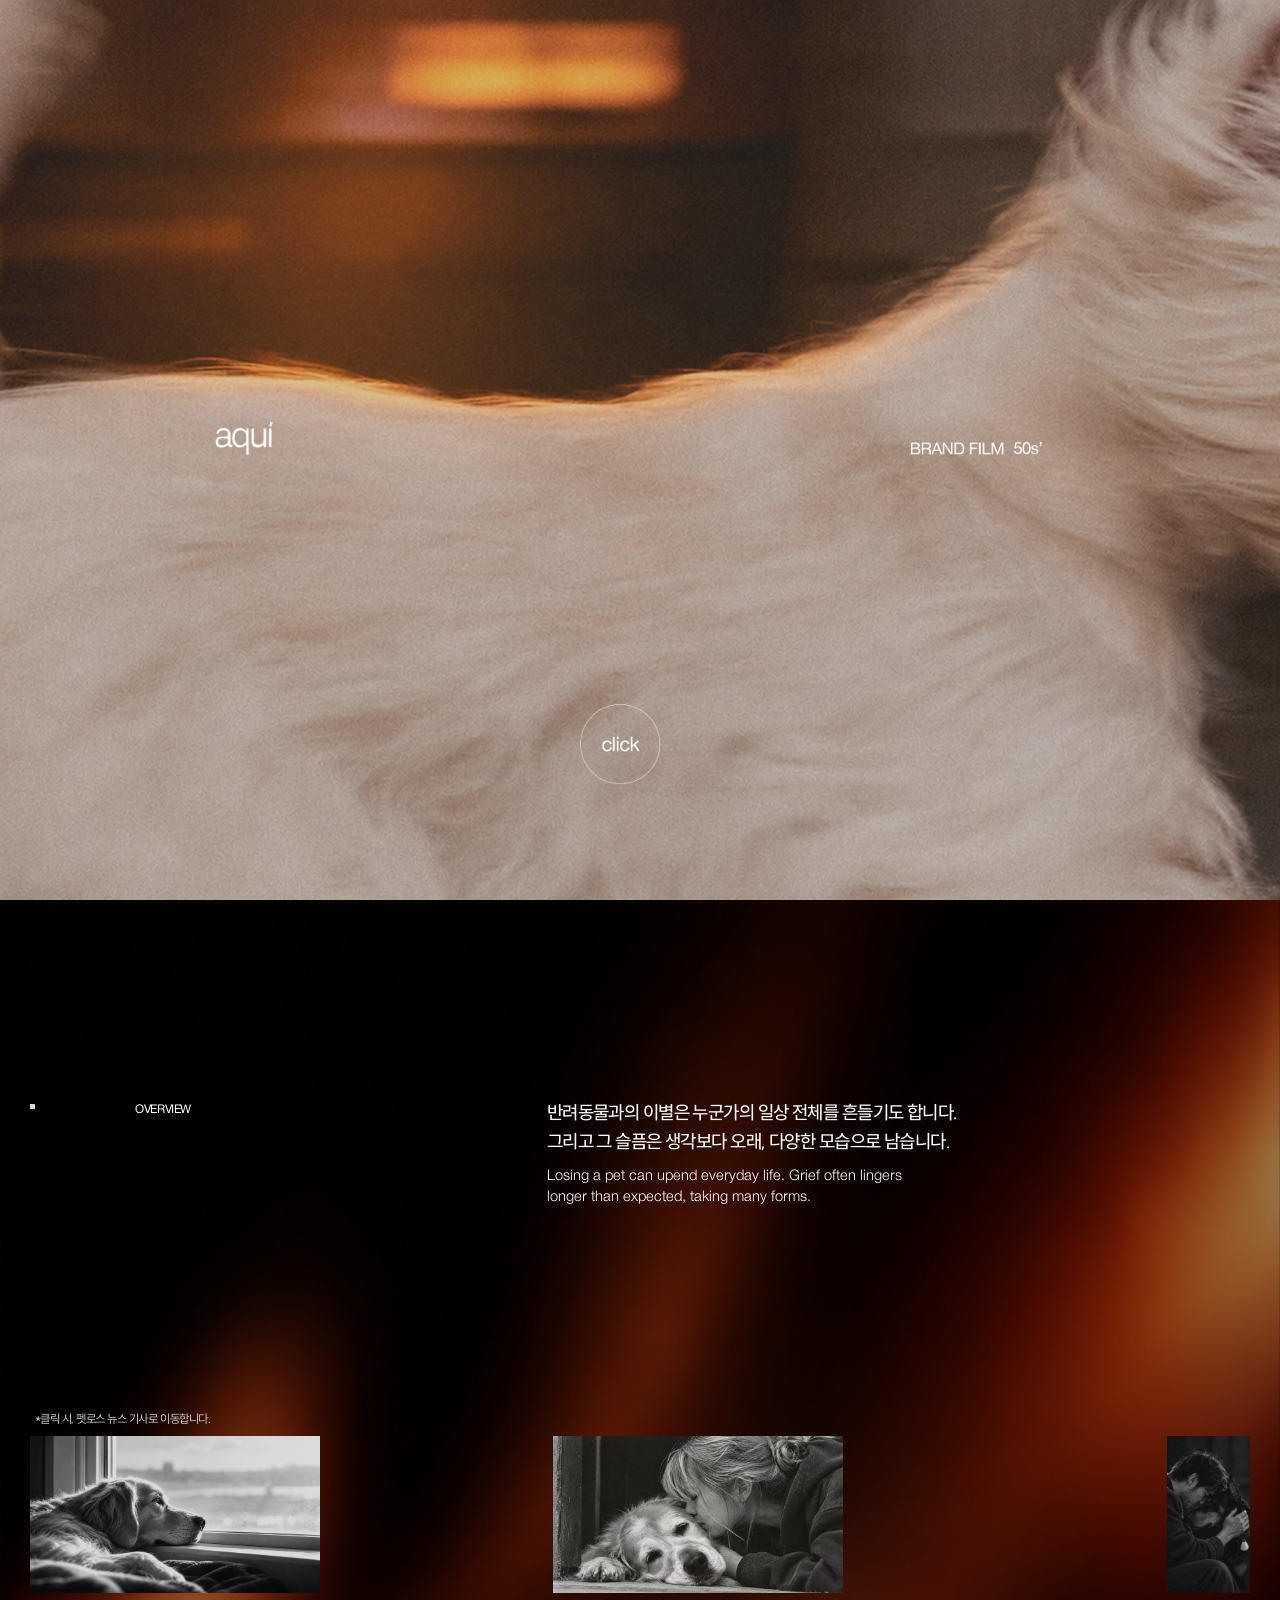
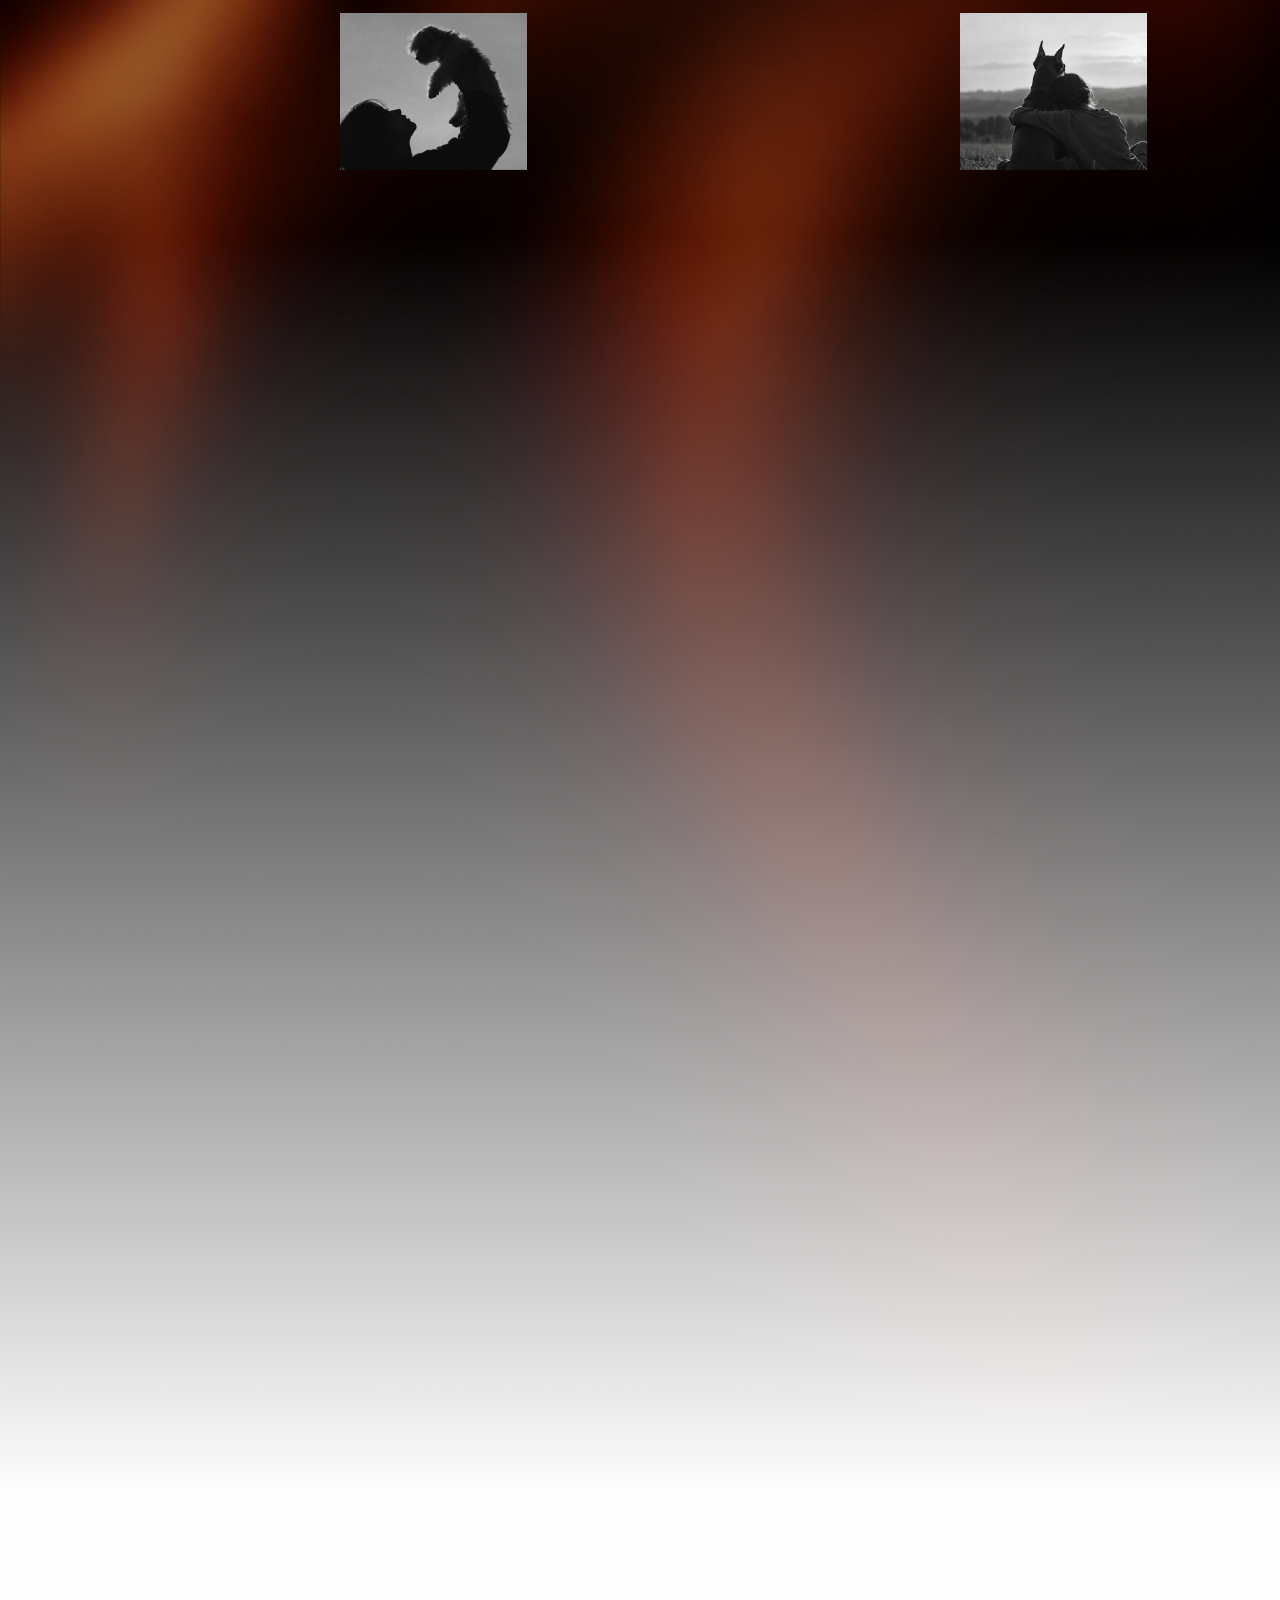
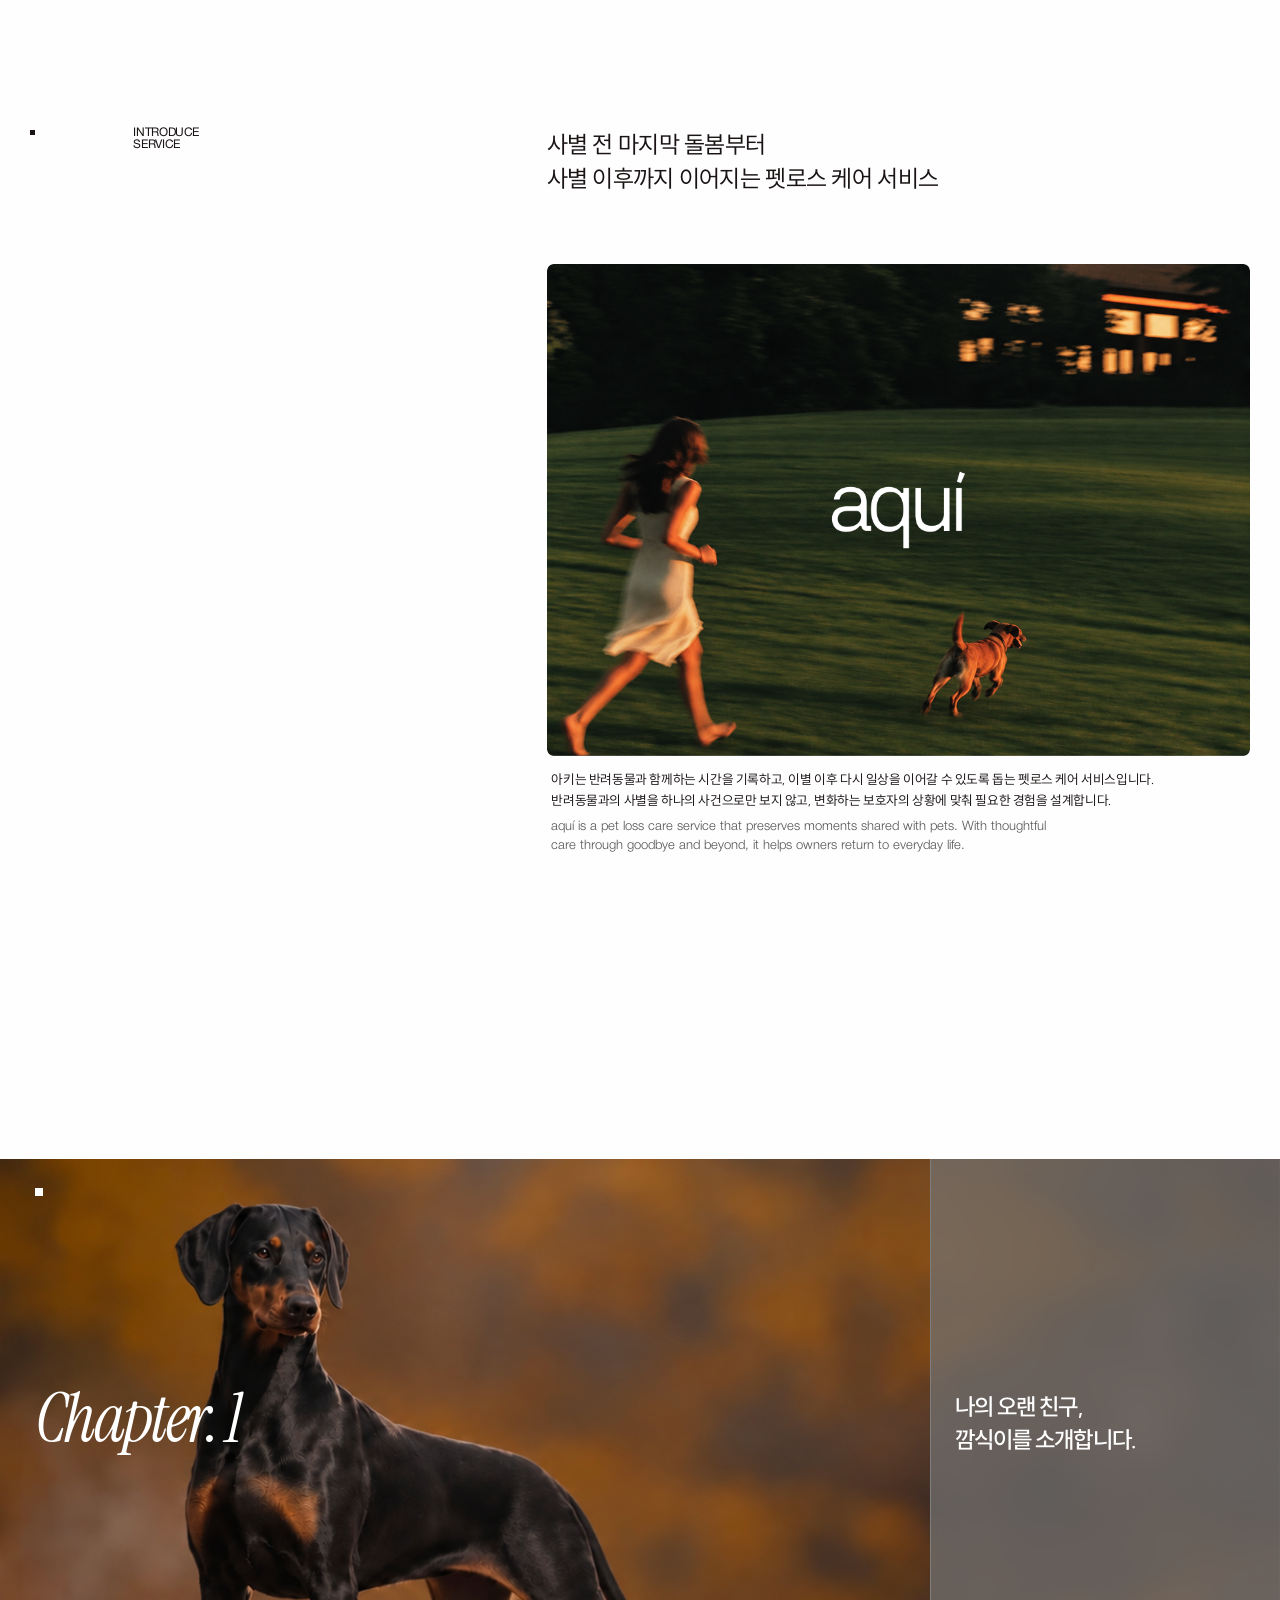
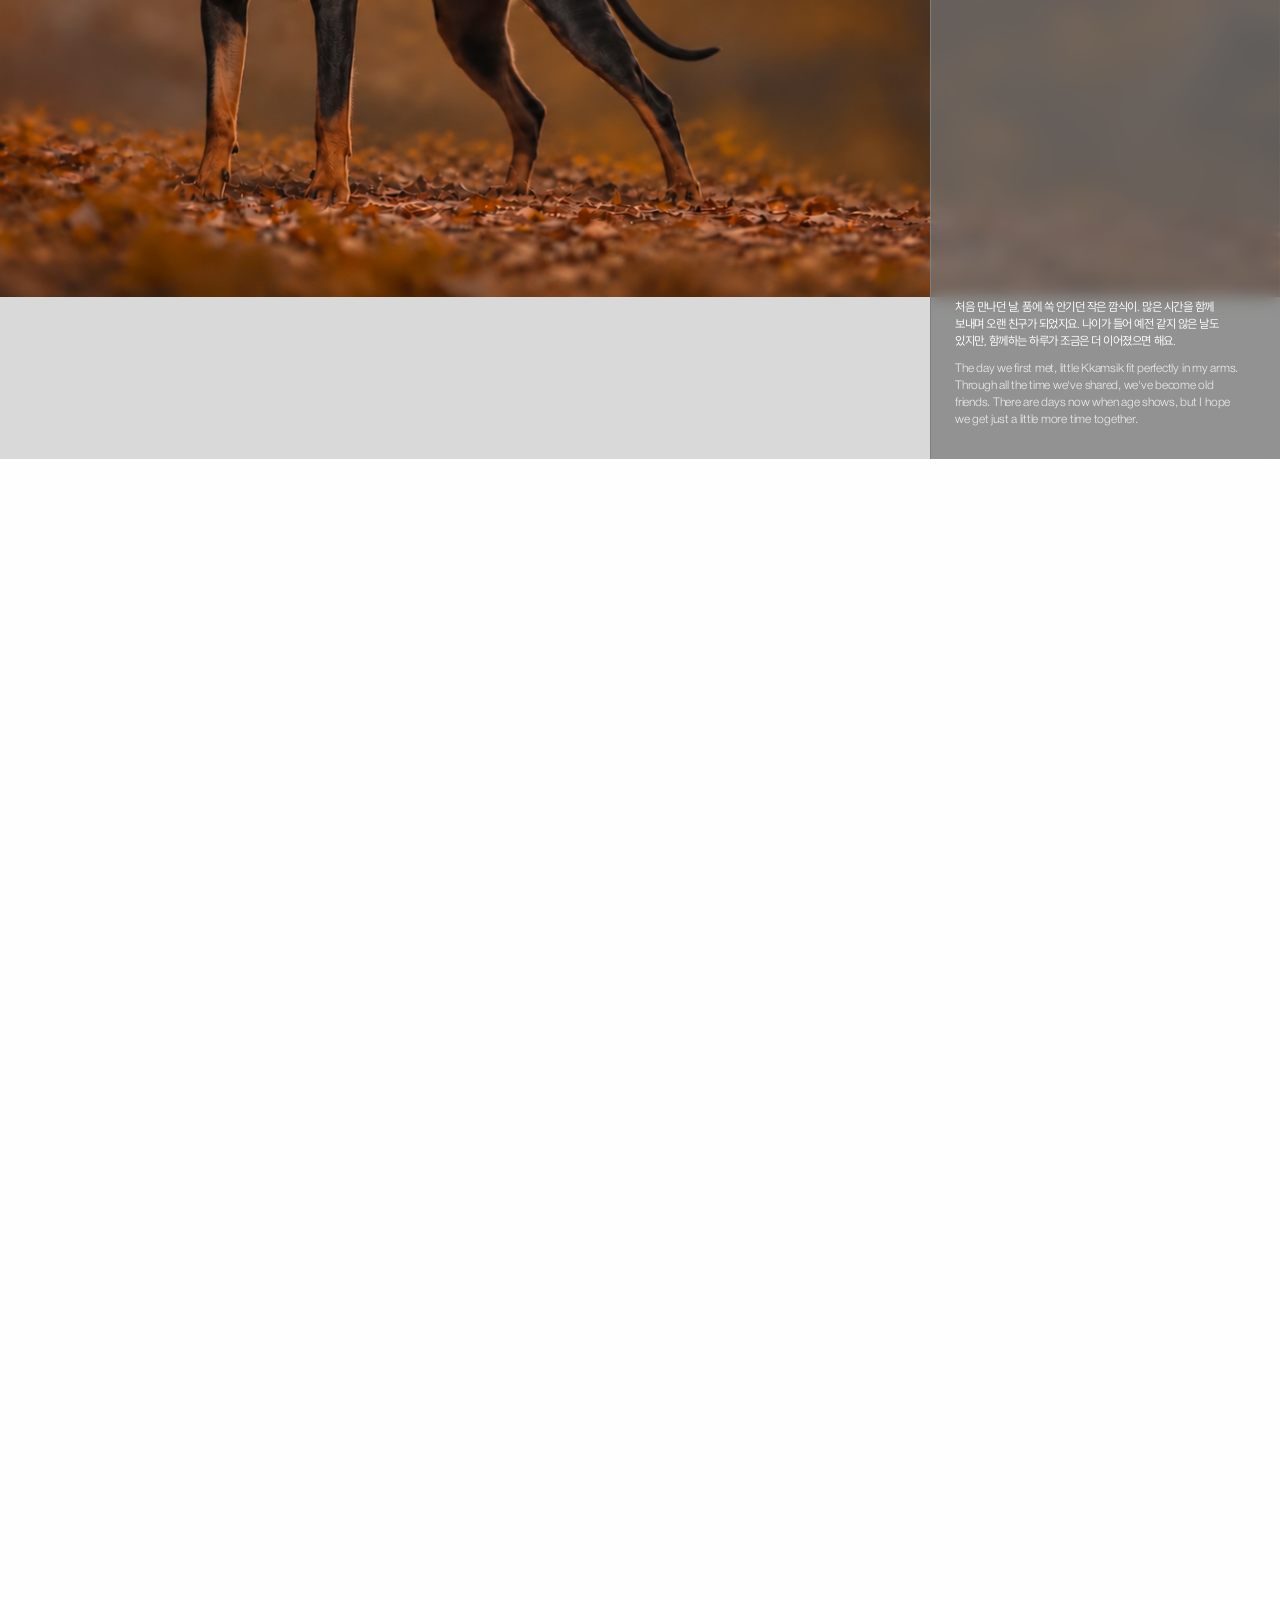
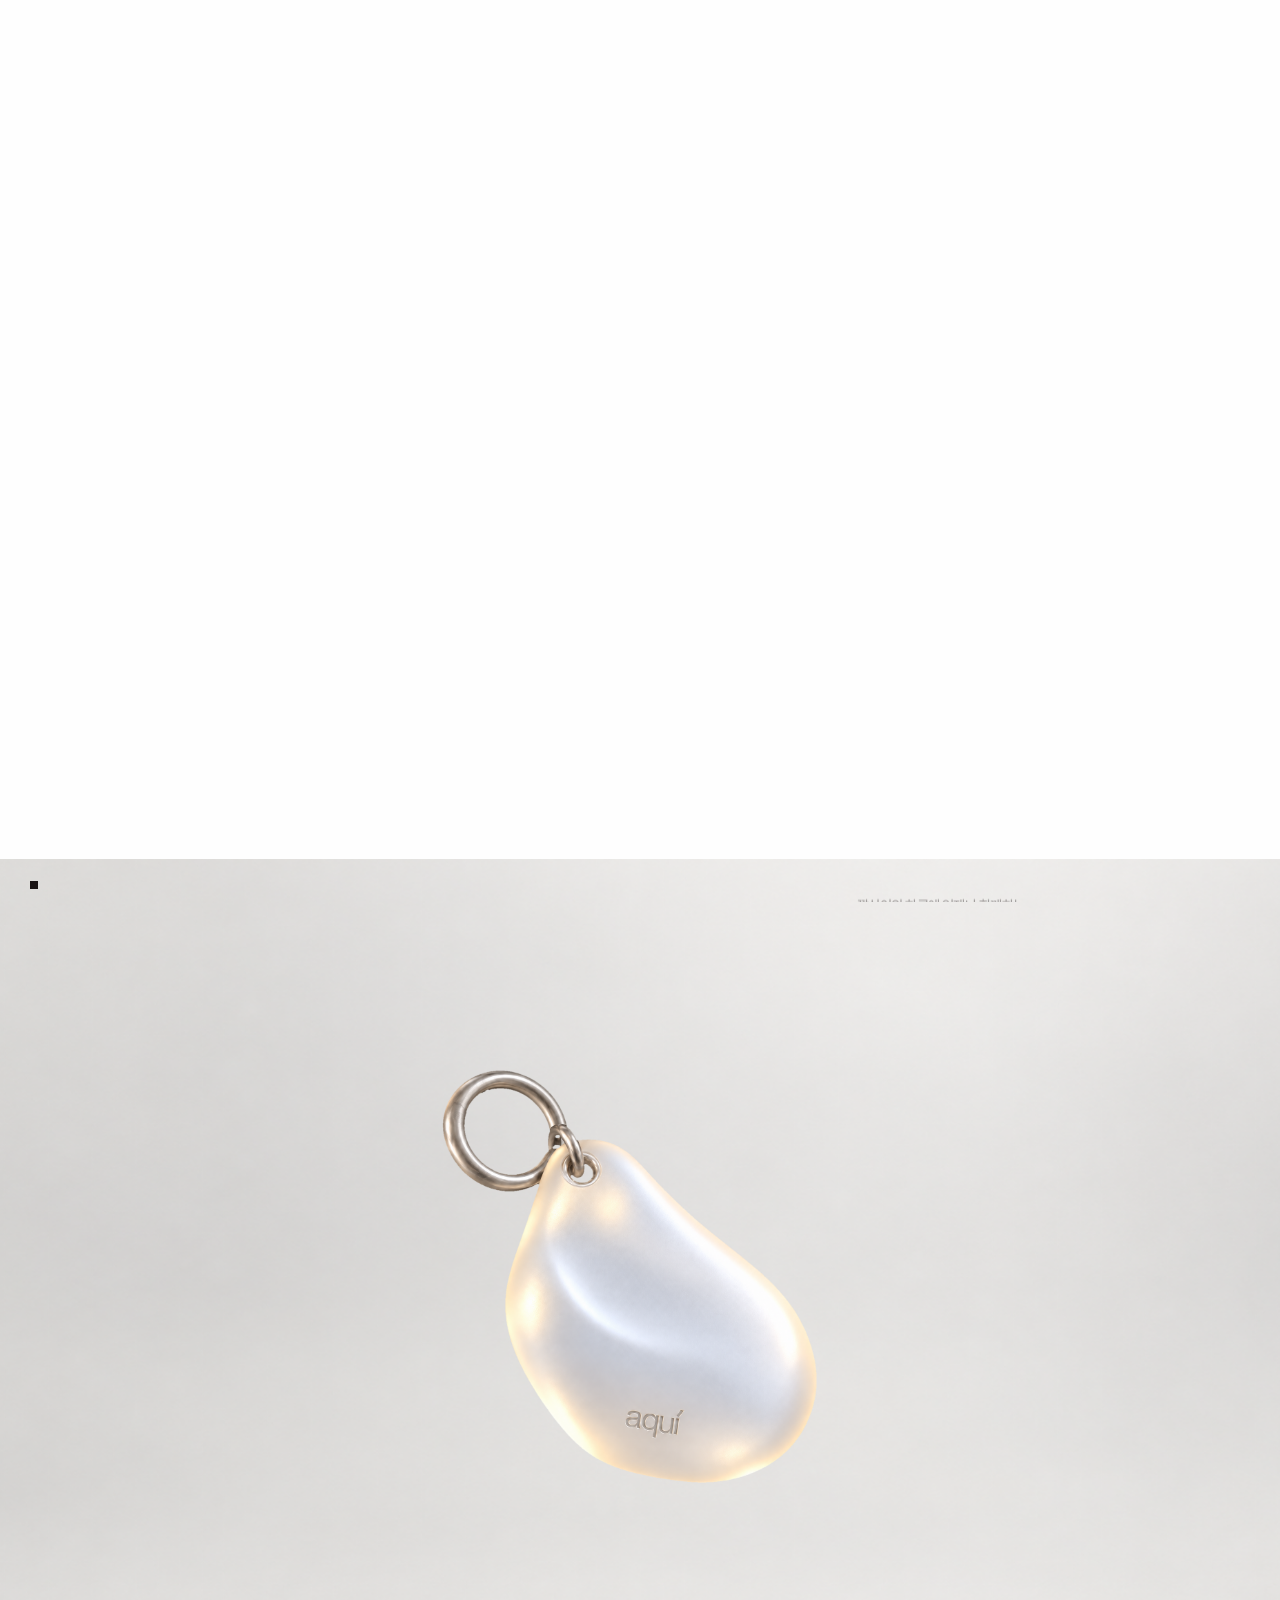
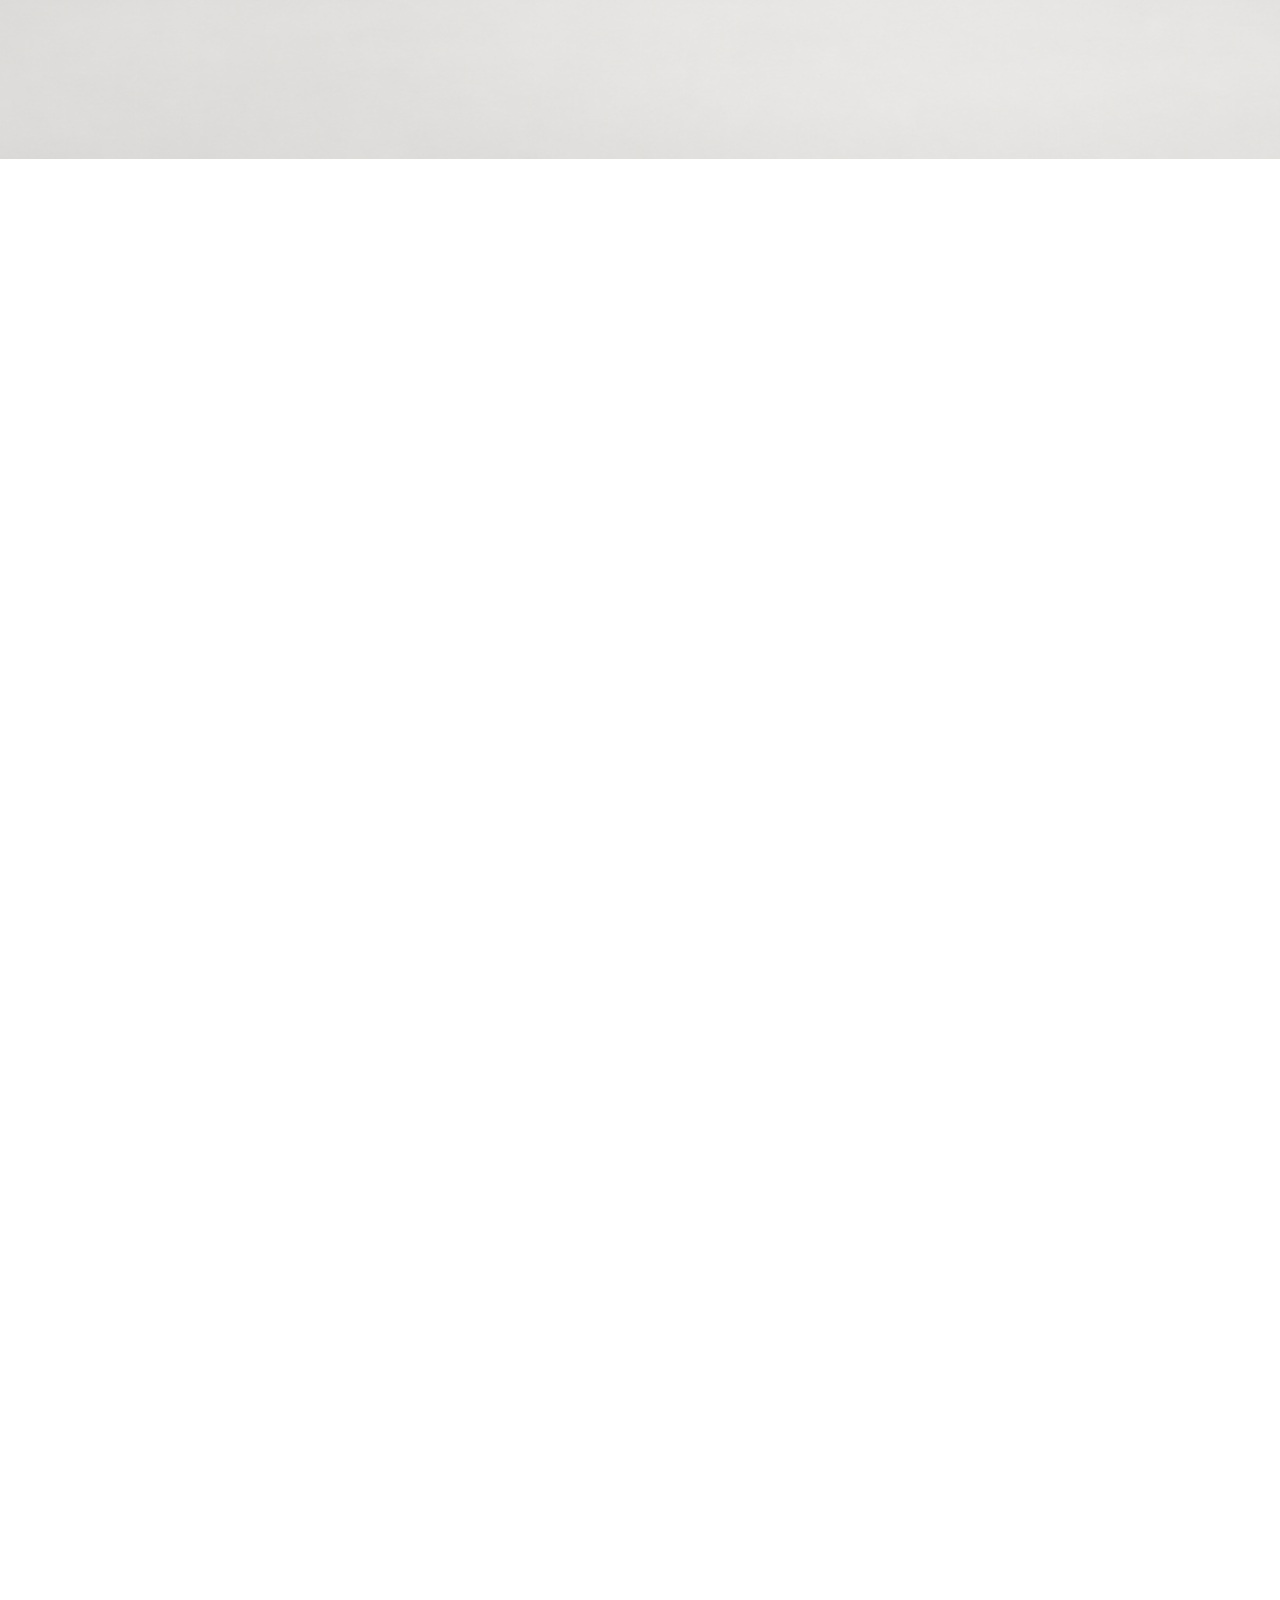
==== commit e677cc8d: "polish design details 01" ====
--- a/index.html
+++ b/index.html
@@ -893,6 +893,7 @@
                                     muted
                                     loop
                                     playsinline
+                                    preload="auto"
                                     aria-label=""
                                 ></video>
                                 </div>
@@ -901,7 +902,7 @@
                                     <!-- 오른쪽 위 : 버킷리스트 컴포넌트 (배경색 유지) -->
                                     <div class="after-service_archive_side_top">
                                         <img src="./assets/08_after-service/5_archive/after-service_archive_bucketlist.png"
-                                             alt="깜식이와 함께한 버킷리스트 기록">
+                                             alt="bucket list component">
                                     </div>
 
                                     <!-- 오른쪽 아래 : 그라디언트 그래픽 + 슬로건 -->
--- a/CSS/style.css
+++ b/CSS/style.css
@@ -1069,10 +1069,15 @@
     .kkamsik_description_en { white-space: nowrap; }
 }
 
+@media (max-width: 1199px), (max-height: 700px) {
+    .kkamsik_desktop_break {
+        display: none;
+    }
+}
+
 /* 낮거나 좁은 노트북: 강제 줄바꿈 대신 자동 줄바꿈,
    5열 그리드의 마지막 행과 관계없이 하단에서부터 본문 높이를 확보 */
 @media (max-width: 1599px), (max-height: 899px) {
-    .kkamsik_desktop_break { display: none; }
     .kkamsik_intro { display: block; }
     .kkamsik_title {
         position: absolute;
@@ -2058,7 +2063,7 @@
     right: clamp(26px, 2.083vw, 40px);
     margin: 0;
     font-family: var(--font-ko);
-    font-weight: 400;
+    font-weight: 600;
     font-size: clamp(23px, min(1.823vw, 3.425vh), 35px);
     line-height: 1.25;
     letter-spacing: -0.04em;
@@ -2090,7 +2095,7 @@
 .after-service_intro_description_en {
     margin-top: clamp(12px, 1.04vw, 20px) !important;
     font-family: var(--font-en);
-    font-weight: 400;
+    font-weight: 300;
     font-size: clamp(12px, 0.9375vw, 18px);
     line-height: 1.3333;
     letter-spacing: -0.04em;
@@ -2536,7 +2541,7 @@
     margin: 0;
 
     font-family: var(--font-ko);
-    font-weight: 500;
+    font-weight: 400;
     font-size: clamp(12px, 0.9375vw, 18px);
     line-height: 1.944444;
     letter-spacing: -0.04em;
@@ -2771,16 +2776,12 @@
 
 .after-service_archive_side_top img {
     display: block;
-
-    width: 74.673913%;
+    width: auto;
     height: auto;
-
-    max-width: 687px;
-    max-height: 88%;
-
+    max-width: 80%;
+    max-height: 80%;
     object-fit: contain;
 }
-
 
 /* 그라디언트 */
 
@@ -3077,7 +3078,7 @@
     margin: 0;
 
     font-family: var(--font-ko);
-    font-weight: 400;
+    font-weight: 300;
     font-size: clamp(13.33px, 1.041667vw, 20px);
     line-height: 1.8;
     letter-spacing: -0.03em;
@@ -3322,7 +3323,7 @@
 
 
 /* 상단 카피 등장 인터랙션 */
-
+/* 
 .application.is-motion-ready .application_copy {
     opacity: 0;
     transform: translate3d(0, 18px, 0);
@@ -3335,7 +3336,7 @@
 .application.is-motion-ready .application_copy.is-visible {
     opacity: 1;
     transform: translate3d(0, 0, 0);
-}
+} */
 
 
 /* 폼 그룹 */
@@ -3416,7 +3417,7 @@
 }
 
 .application_field::placeholder {
-    color: #F0F0F0;
+    color: #9d9d9d;
     opacity: 1;
 }
 
@@ -3468,6 +3469,8 @@
 
     cursor: default;
     user-select: none;
+
+    color: #9d9d9d;
 }
 
 .application_choice span {
@@ -3567,7 +3570,7 @@
     margin: clamp(8px, 0.625vw, 12px) 0 0;
 
     font-family: var(--font-ko);
-    font-weight: 400;
+    font-weight: 300;
 
     font-size: clamp(11px, 0.78125vw, 15px);
     line-height: clamp(22px, 1.875vw, 36px);
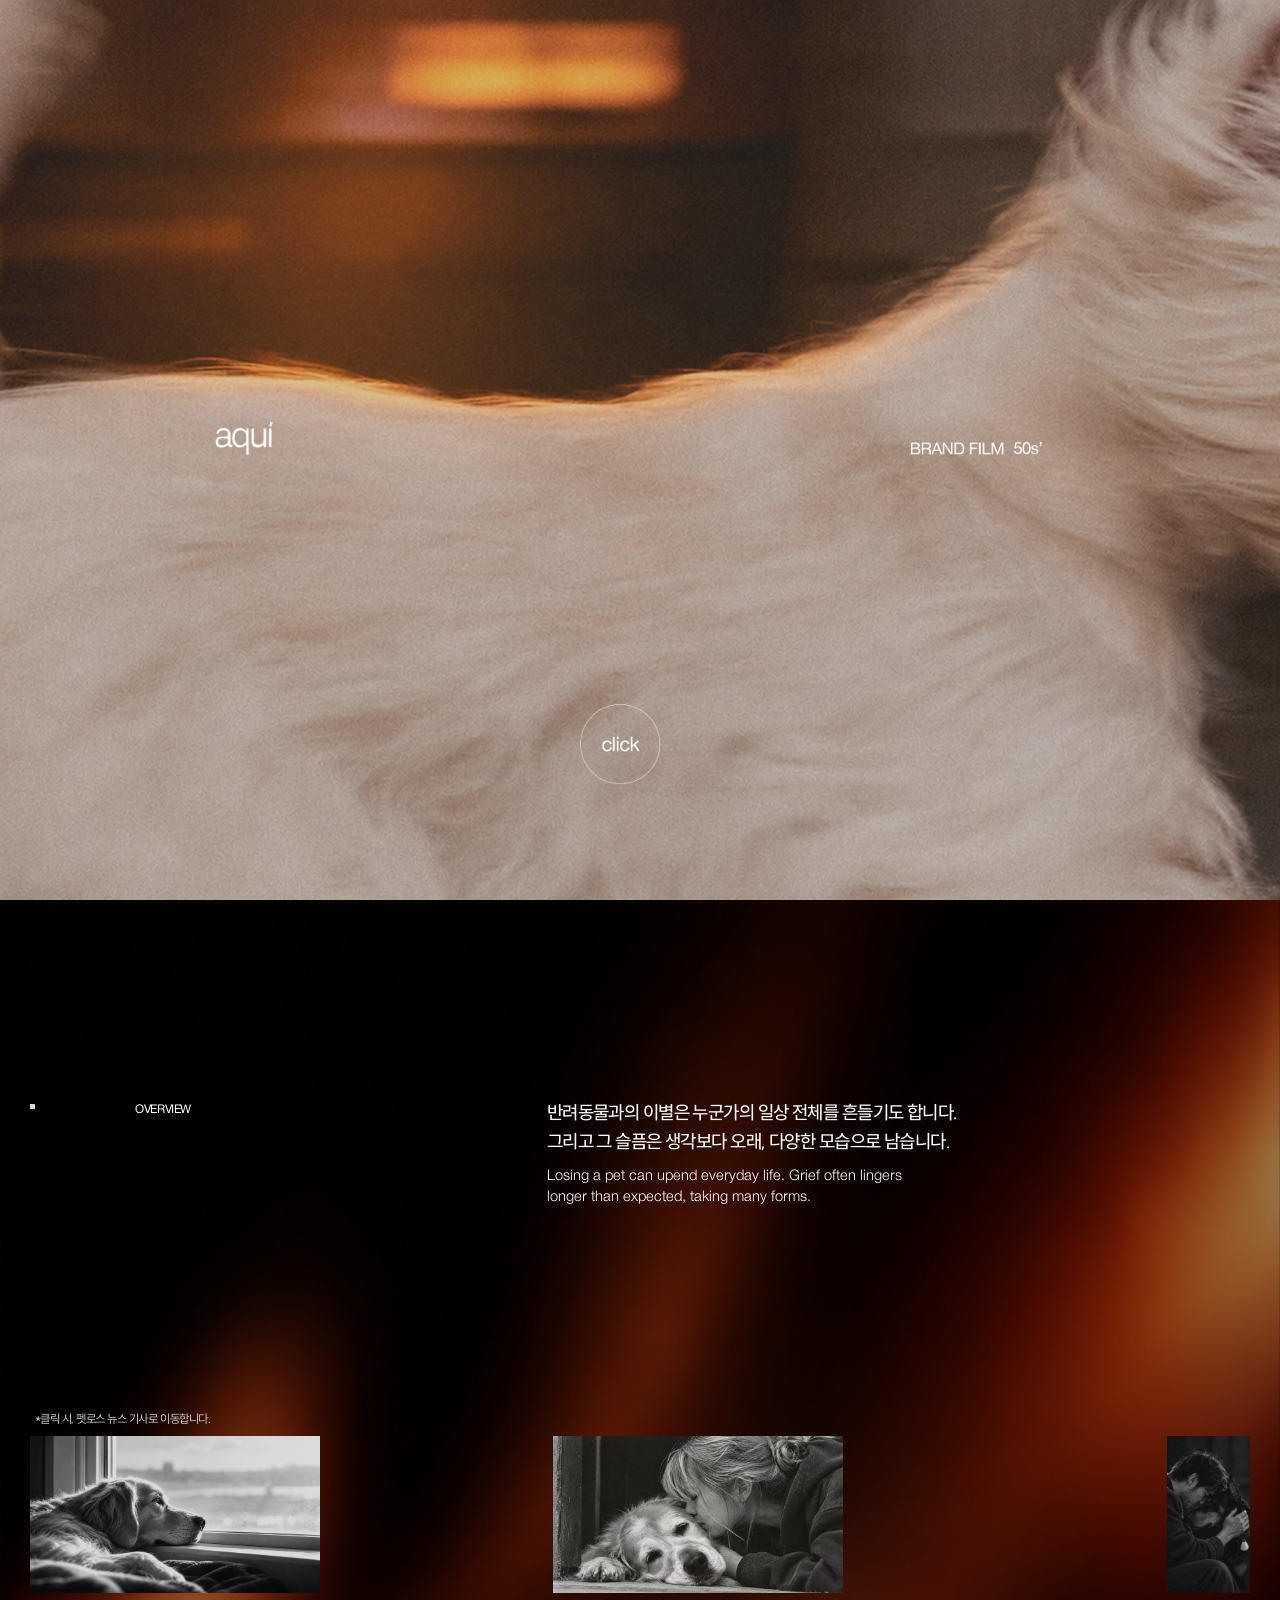
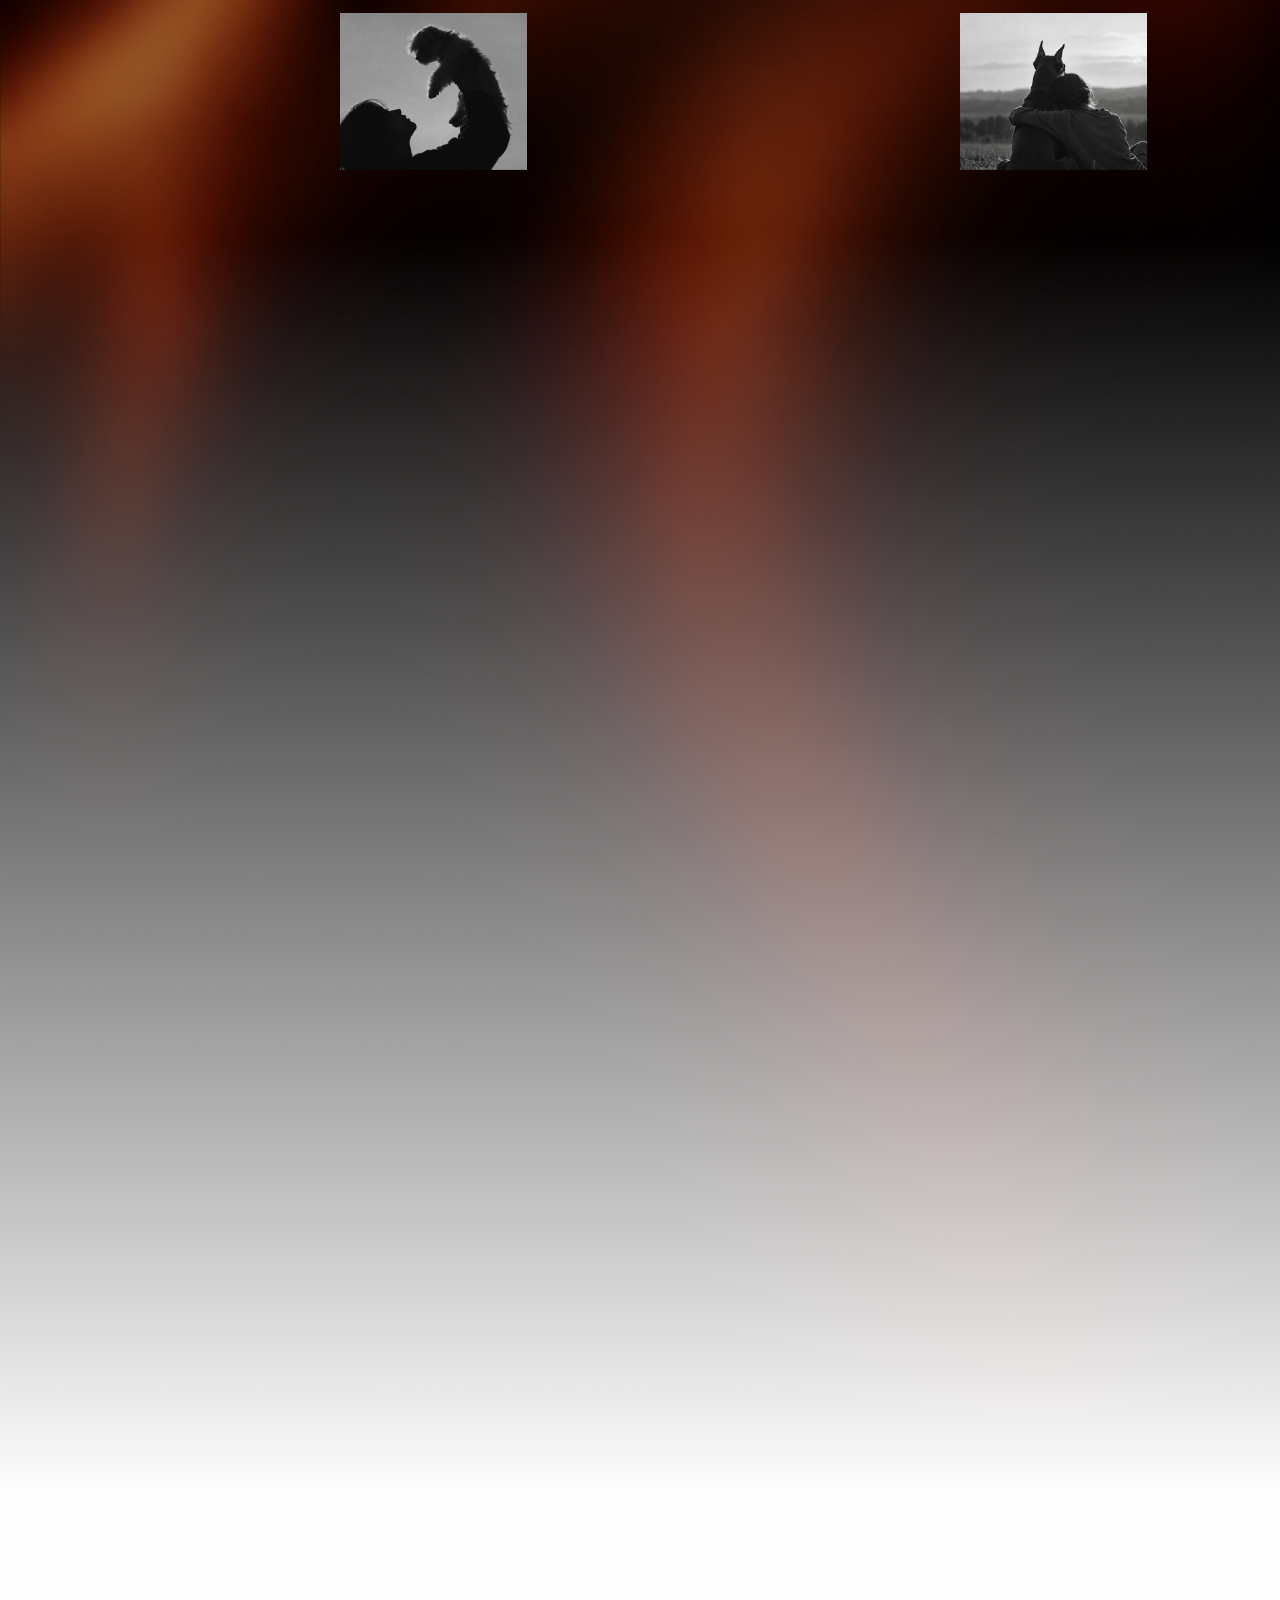
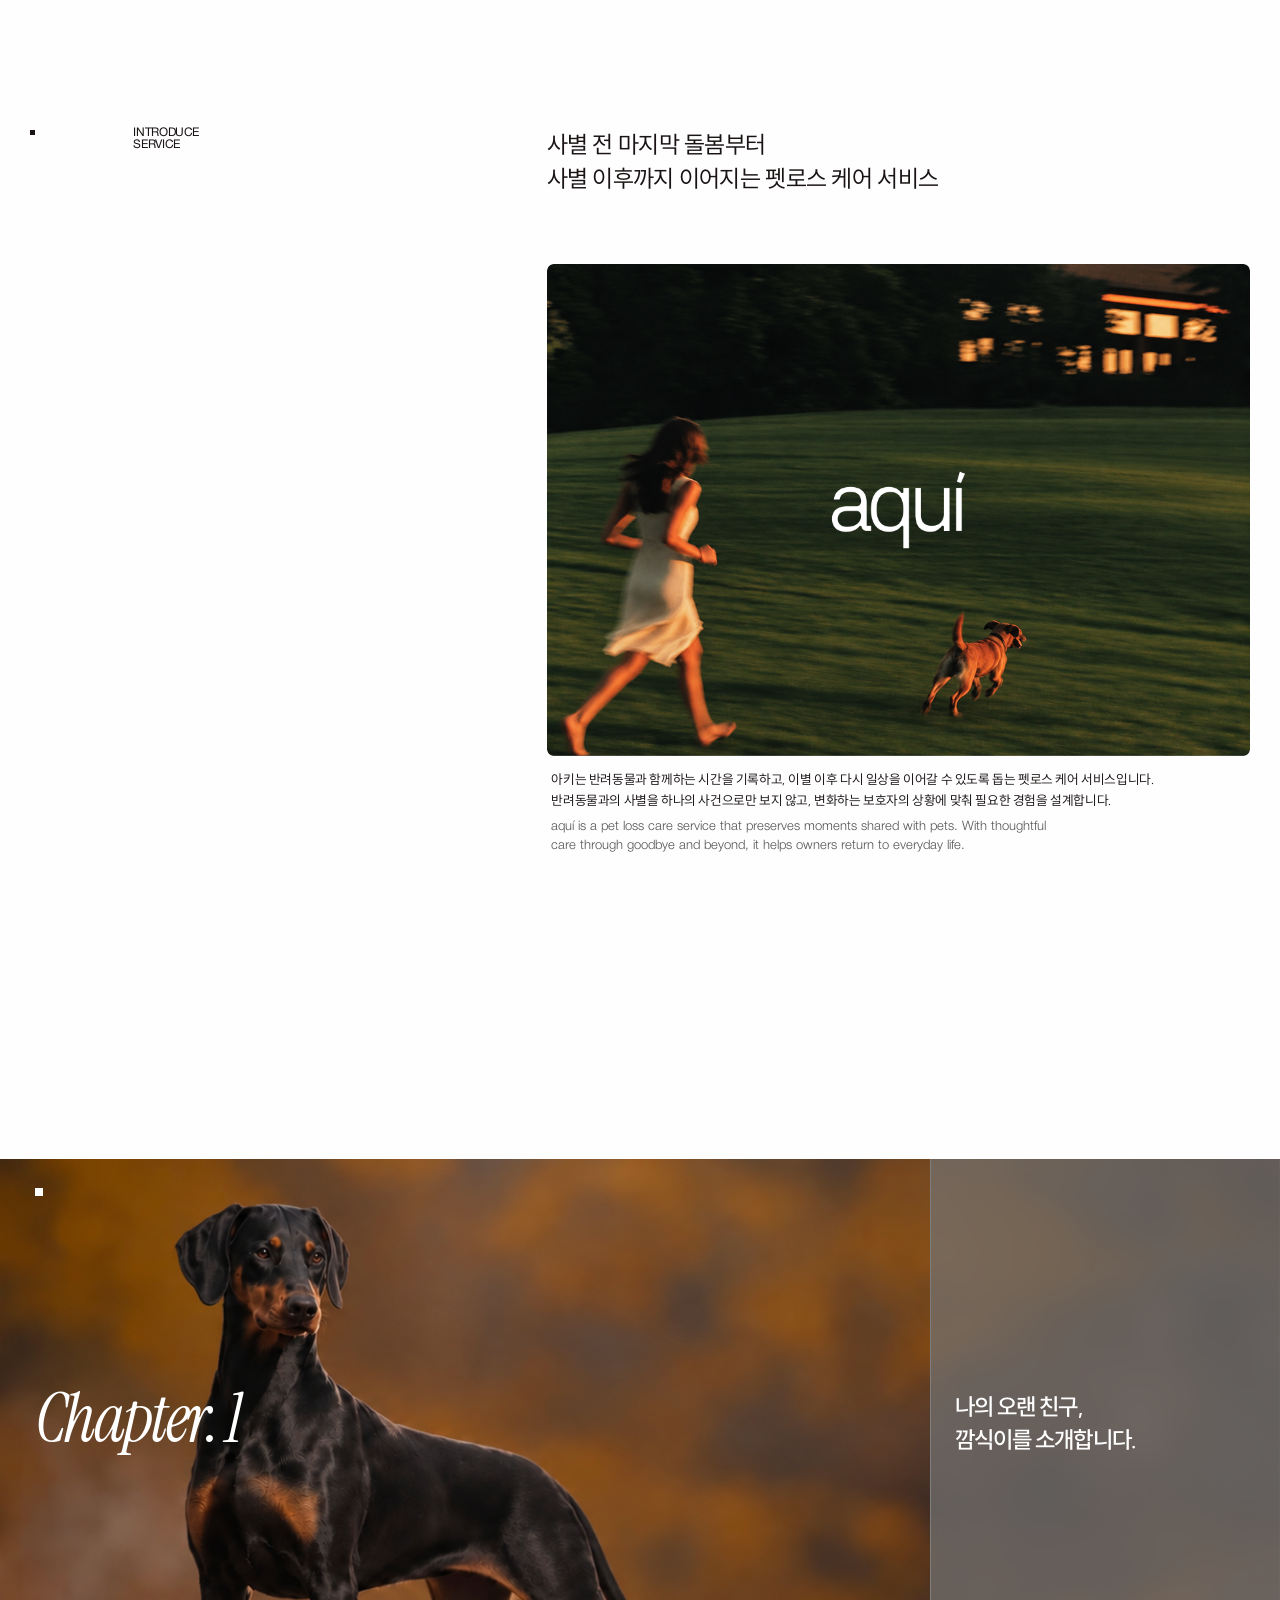
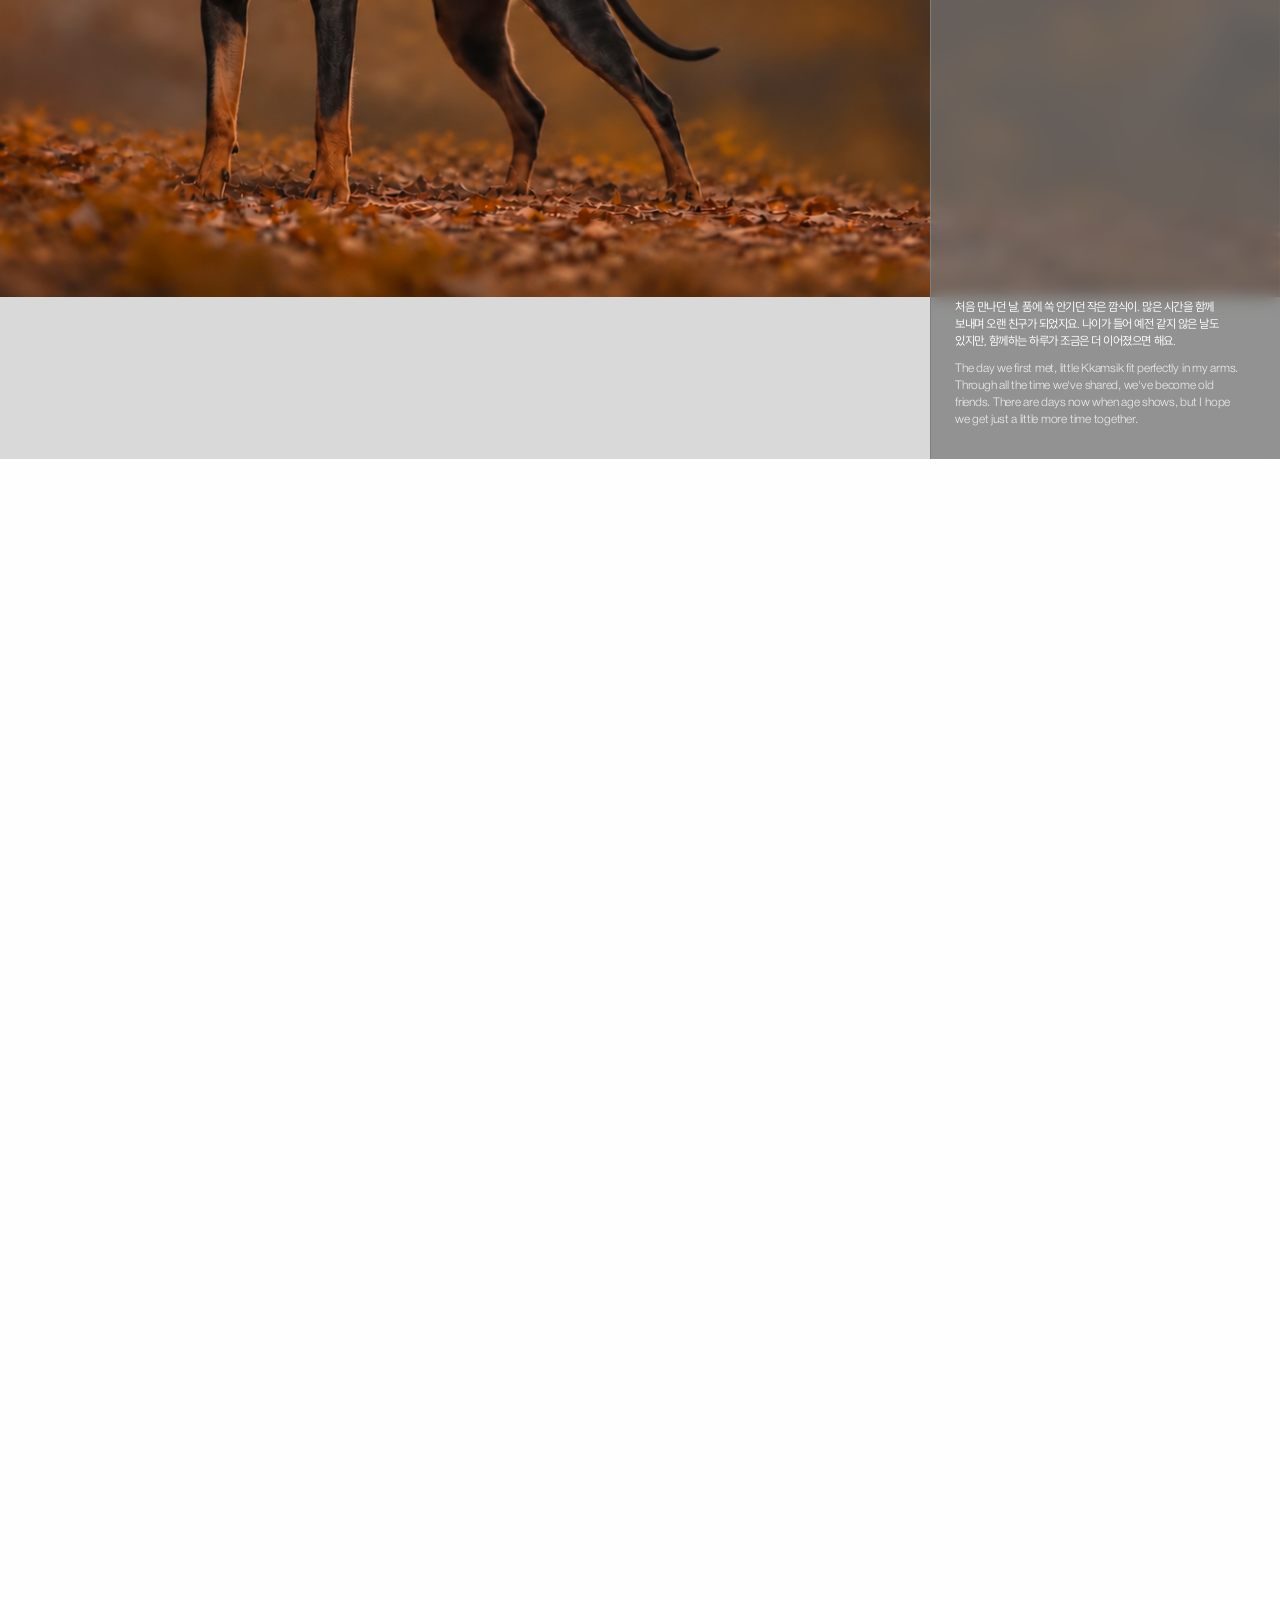
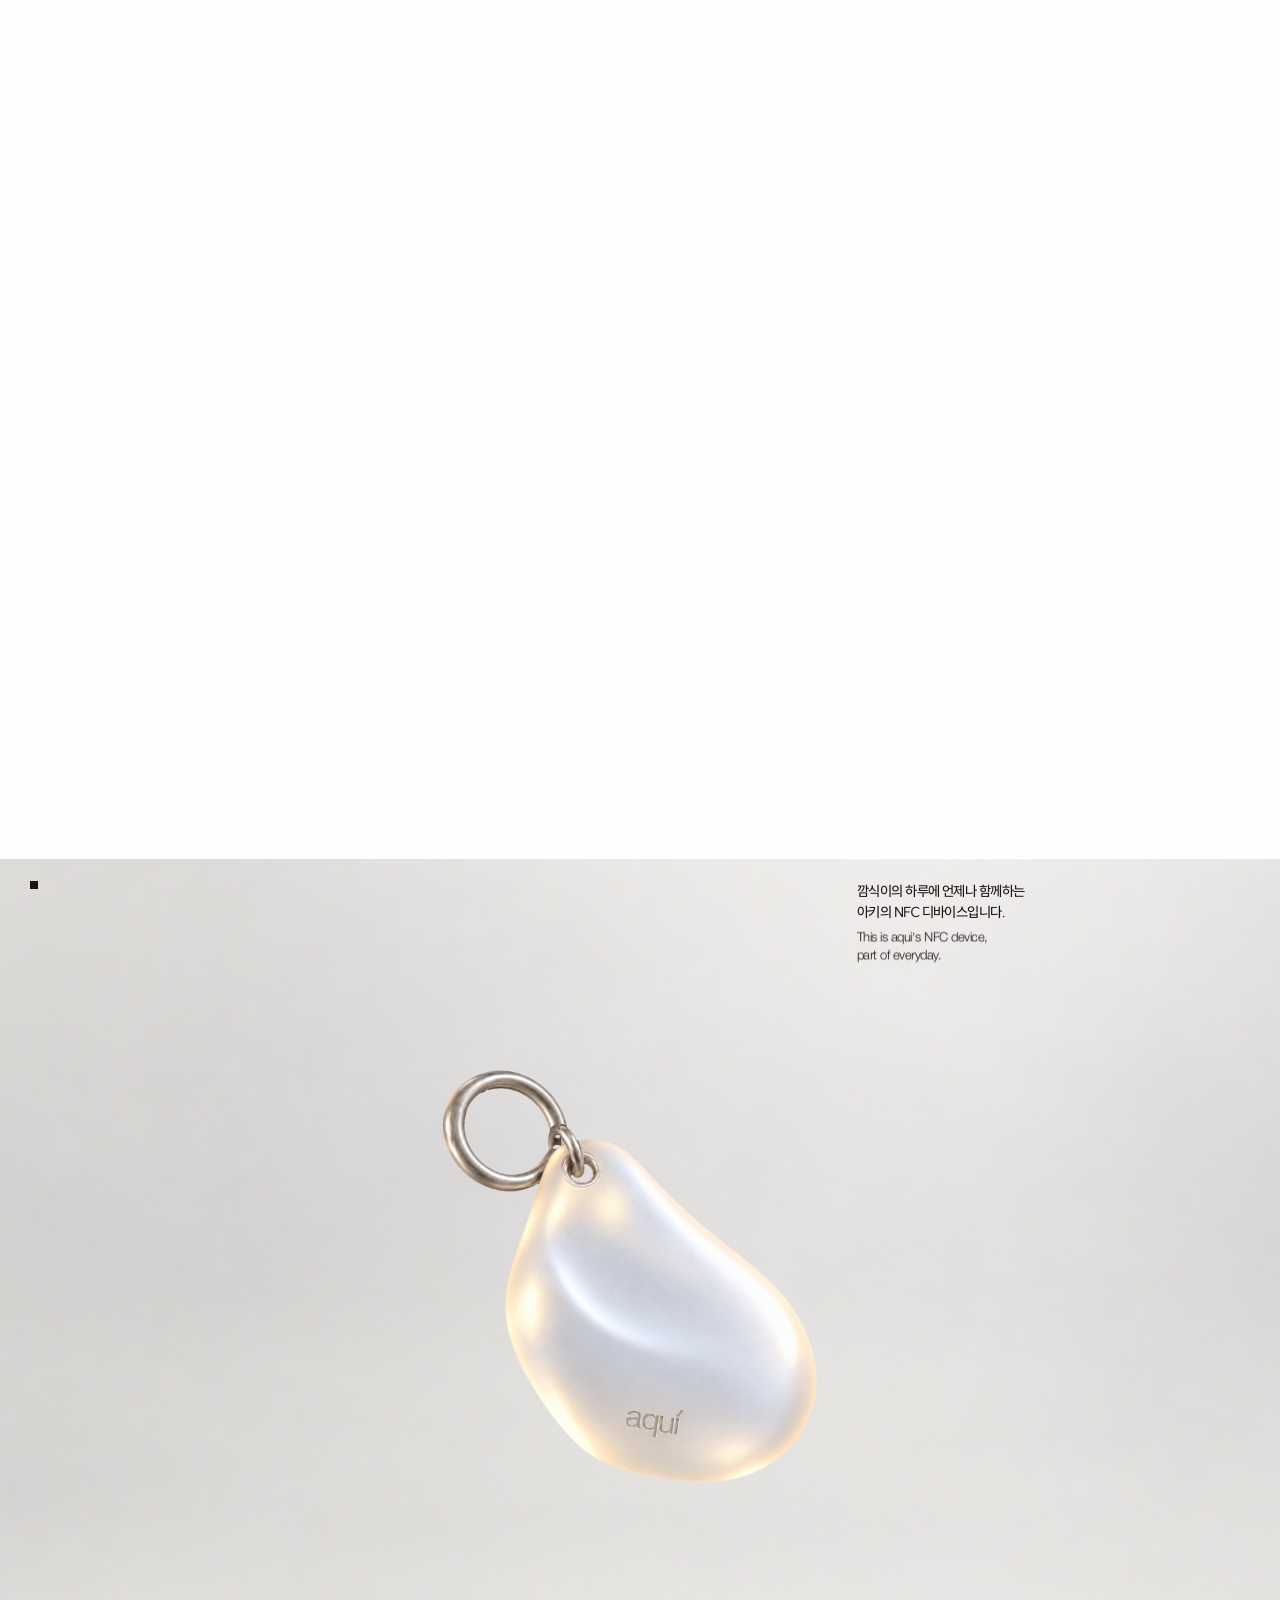
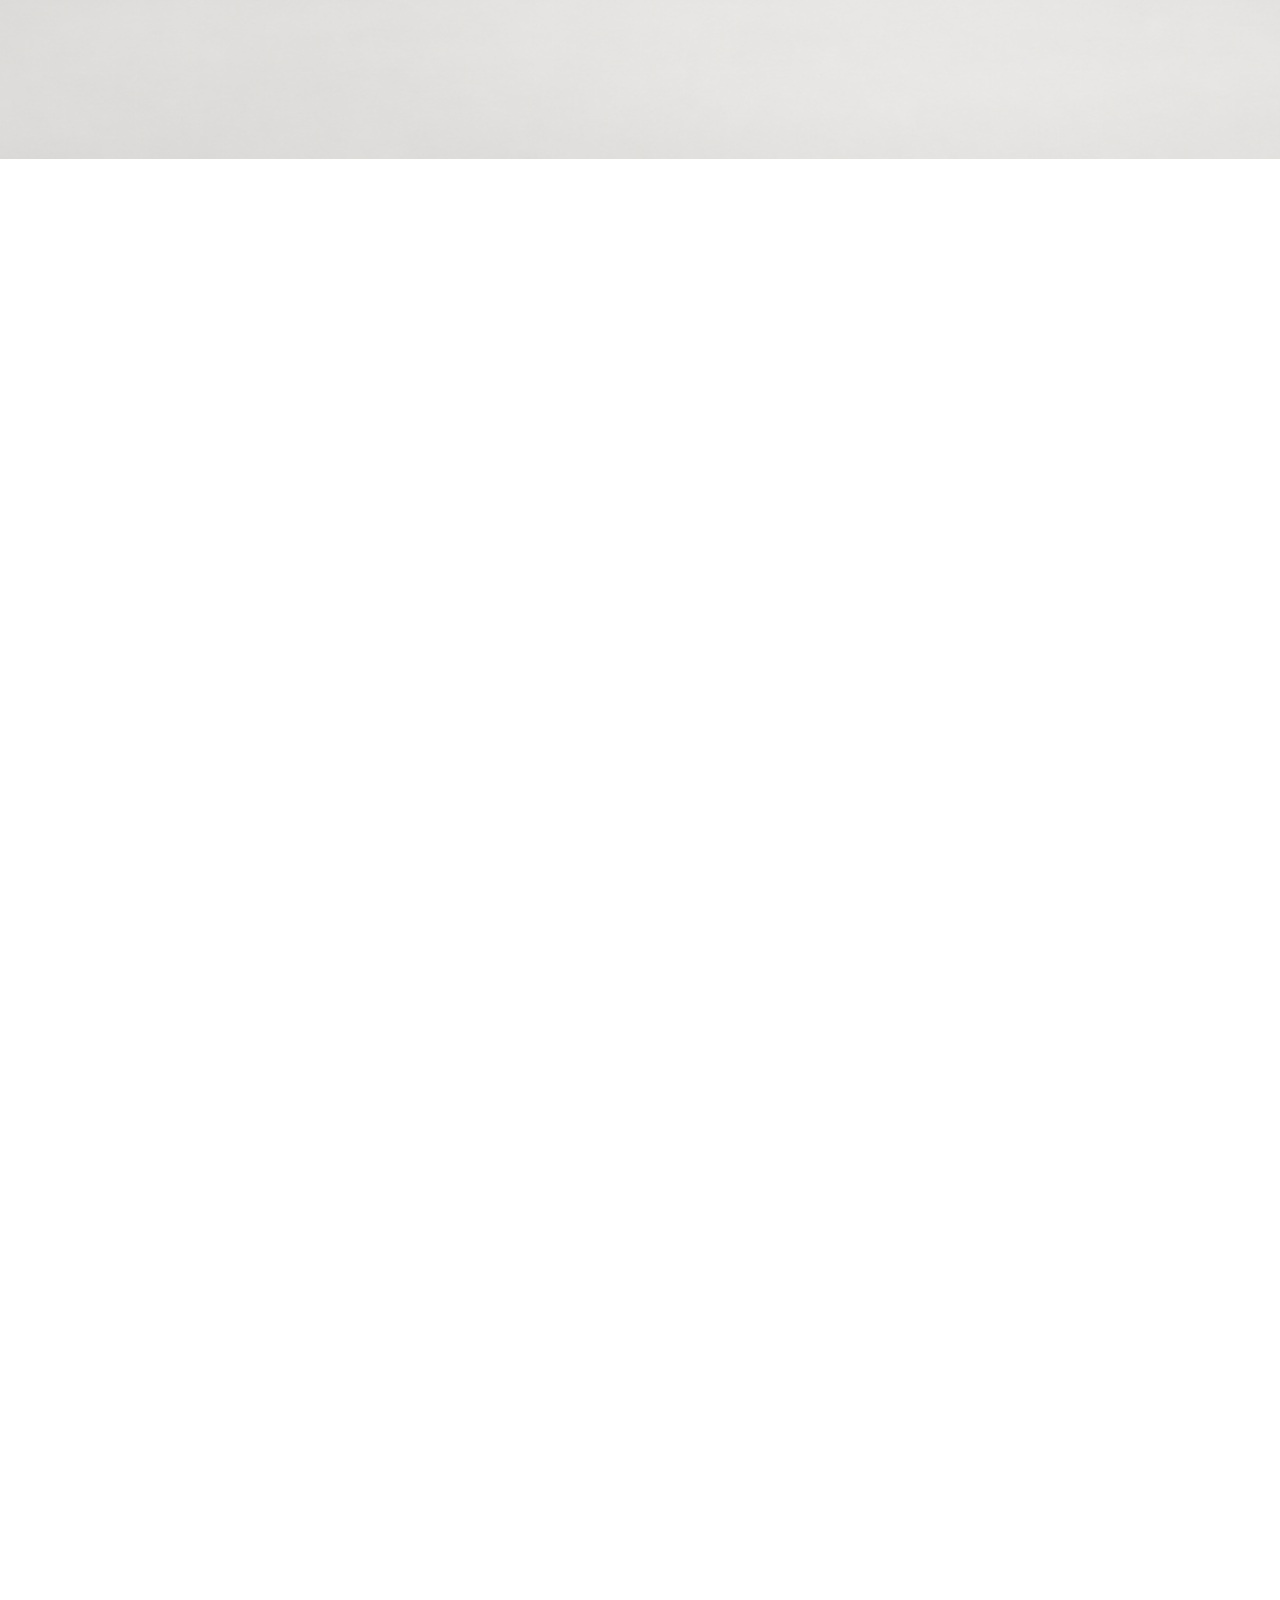
==== commit f9dc9dd8: "polish design details 02" ====
--- a/index.html
+++ b/index.html
@@ -636,7 +636,7 @@
 
                                 <p class="after-service_intro_description_ko">늘 함께하던 존재가 떠나도 우리의 하루는 멈추지 않고 흘러<br>
                                                                             갑니다. 아키는 이별 직후부터 기억과 회복의 시간까지 함께<br>
-                                                                            하며, 보호자가 남겨진 일상을 천천히 마주할 수 있도록 돕습니다.</p>
+                                                                            하며, 보호자가 남은 일상을 천천히 마주하게 돕습니다.</p>
 
                                 <p class="after-service_intro_description_en">Even when a beloved companion is gone, our days go<br>
                                                                              on. From goodbye through remembering and healing,<br> 
@@ -974,7 +974,7 @@
                             <!-- 오른쪽 : 손에 쥔 휴대폰 목업 -->
                             <div class="after-service_archive_qa_media">
                                 <img
-                                    src="./assets/08_after-service/temp/after-service_archive_handphone_temp.png"
+                                    src="./assets/08_after-service/5_archive/after-service_archive_handphone.png"
                                     alt=""
                                 >
                             </div>
@@ -1017,7 +1017,7 @@
 
             </div>
 
-        </section>
+    </section>
 
 
 
@@ -1030,6 +1030,11 @@
         <div class="application_inner grid_container">
 
             <span class="application_mark" aria-hidden="true"></span>
+
+            <p class="application_copy">
+                함께한 기록을 언제든 돌아볼 수 있도록, <br>
+                아키의 NFC 키링을 신청해보세요.
+            </p>
 
             <!-- NFC 디바이스 -->
             <div class="application_device">
@@ -1051,13 +1056,6 @@
 
                     <div class="application_form_inner">
 
-                        <p class="application_copy">
-                            함께한 기록을 언제든 다시 돌아볼 수 있도록, 아키의 NFC 키링을<br>
-                            신청해 보세요. 휴대폰을 키링에 가까이 대면 소중한<br>
-                            사진과 기록을 다시 확인할 수 있습니다.
-                        </p>
-
-
                         <!-- 보호자 정보 -->
                         <div class="application_form_group">
 
@@ -1243,8 +1241,8 @@
 
                 <div class="footer_disclosure">
                     <p>
-                        일부 이미지와 영상은 AI 생성 도구를 활용해 제작되었습니다.<br>
-                        깜식이의 이야기는 서비스 소개를 위해 구성된 가상 시나리오입니다.
+                        깜식이의 이야기는 서비스 소개를 위해 구성한 가상의 사례입니다.<br>
+                        본 서비스는 Midjourney, ChatGPT, Higgsfield AI 활용 제작물을 포함합니다.
                     </p>
                 </div>
 
@@ -1324,7 +1322,7 @@
     <!-- top button -->
     <button type="button" id="topBtn" class="topBtn" aria-label="back to top of page">
         <img
-        src="./assets/00_common/icons/top_button.png"
+        src="./assets/00_common/icons/top_button.svg"
         alt=""
         >
     </button>
--- a/CSS/style.css
+++ b/CSS/style.css
@@ -2018,15 +2018,17 @@
 /* Figma x30 / y274, Instrument Serif Italic 100 */
 .after-service_chapter {
     position: absolute;
-    top: 26.81%;
+    top: 36.07%;
     left: 0;
     padding: 0;
+
     font-family: var(--font-serif);
     font-style: italic;
     font-weight: 400;
-    font-size: clamp(54px, min(5.208vw, 9.785vh), 100px);
-    line-height: 1;
+    font-size: clamp(54px, min(5.20833vw, 9.25926vh), 100px);
+    line-height: 1.3;
     letter-spacing: -0.04em;
+
     white-space: nowrap;
     color: #fff;
 }
@@ -2058,15 +2060,18 @@
 /* Figma 패널 안 x40 / y304, SUIT Medium 35 */
 .after-service_intro_title {
     position: absolute;
-    top: 29.75%;
+    top: 37.16%;
     left: clamp(26px, 2.083vw, 40px);
     right: clamp(26px, 2.083vw, 40px);
+
     margin: 0;
+
     font-family: var(--font-ko);
     font-weight: 600;
-    font-size: clamp(23px, min(1.823vw, 3.425vh), 35px);
-    line-height: 1.25;
+    font-size: clamp(23px, min(1.823vw, 3.24074vh), 35px);
+    line-height: 1.426571;
     letter-spacing: -0.04em;
+
     word-break: keep-all;
     color: #fff;
 }
@@ -3006,7 +3011,6 @@
 
 
 /* 상단 카피 */
-
 .memory_copy {
     grid-column: 3 / 13;
     grid-row: 1;
@@ -3016,7 +3020,7 @@
     margin: 0;
 
     font-family: var(--font-ko);
-    font-weight: 400;
+    font-weight: 300;
     font-size: clamp(18.67px, 1.458333vw, 28px);
     line-height: 1.5714286;
     letter-spacing: -0.04em;
@@ -3078,9 +3082,9 @@
     margin: 0;
 
     font-family: var(--font-ko);
-    font-weight: 300;
-    font-size: clamp(13.33px, 1.041667vw, 20px);
-    line-height: 1.8;
+    font-weight: 200;
+    font-size: clamp(12px, 0.833333vw, 16px);
+    line-height: clamp(24px, 1.875vw, 36px);
     letter-spacing: -0.03em;
 
     word-break: keep-all;
@@ -3252,7 +3256,6 @@
 
 
 /* 신청 폼 전체 */
-
 .application_panel {
     grid-column: 9 / 13;
     grid-row: 1 / 6;
@@ -3260,7 +3263,8 @@
     width: 100%;
     min-width: 0;
 
-    margin-top: -4px;
+    margin-top: clamp(90px, 7.083333vw, 136px);
+    margin-left: clamp(4px, 0.364583vw, 7px);
 
     container-type: inline-size;
 }
@@ -3272,9 +3276,9 @@
 
     width: 100%;
     min-width: 0;
-    min-height: clamp(700px, 46.354167vw, 890px);
-
-    aspect-ratio: 607 / 890;
+    min-height: clamp(630px, 39.7vw, 750px);
+
+    aspect-ratio: 607 / 750;
 
     overflow: hidden;
 
@@ -3297,46 +3301,33 @@
     min-width: 0;
 
     padding: clamp(26px, 2.083333vw, 40px);
+    padding-bottom: clamp(20px, 1.197917vw, 23px);
 }
 
 
 /* 상단 소개 카피 */
-
 .application_copy {
-    width: 100%;
-    min-width: 0;
-    margin: 0;
-
-    margin-bottom: clamp(40px, 3.541667vw, 68px);
+    grid-column: 1 / 4;
+    grid-row: 1;
+
+    align-self: start;
+    justify-self: start;
+
+    width: min(100%, clamp(240px, 17.1875vw, 330px));
+    min-width: 0;
+
+    margin: clamp(48px, 3.75vw, 72px) 0 0;
 
     font-family: var(--font-ko);
     font-weight: 400;
-
-    font-size: clamp(12px, 0.78125vw, 15px);
-    line-height: 1.466667;
+    font-size: clamp(15px, 1.145833vw, 22px);
+    line-height: 1.454545;
     letter-spacing: -0.03em;
 
     color: #FFFFFF;
 
     word-break: keep-all;
 }
-
-
-/* 상단 카피 등장 인터랙션 */
-/* 
-.application.is-motion-ready .application_copy {
-    opacity: 0;
-    transform: translate3d(0, 18px, 0);
-
-    transition:
-        opacity 1s ease-out,
-        transform 1s cubic-bezier(0.22, 1, 0.36, 1);
-}
-
-.application.is-motion-ready .application_copy.is-visible {
-    opacity: 1;
-    transform: translate3d(0, 0, 0);
-} */
 
 
 /* 폼 그룹 */
@@ -3351,7 +3342,7 @@
 }
 
 .application_form_group_title {
-    margin: 0 0 clamp(12px, 1.041667vw, 20px);
+    margin: 0 0 clamp(16px, 1.25vw, 24px);
 
     font-family: var(--font-ko);
     font-weight: 500;
@@ -3365,7 +3356,6 @@
 
 
 /* 입력창 그리드 */
-
 .application_form_fields {
     display: grid;
     grid-template-columns: repeat(2, minmax(0, 1fr));
@@ -3570,7 +3560,7 @@
     margin: clamp(8px, 0.625vw, 12px) 0 0;
 
     font-family: var(--font-ko);
-    font-weight: 300;
+    font-weight: 200;
 
     font-size: clamp(11px, 0.78125vw, 15px);
     line-height: clamp(22px, 1.875vw, 36px);
@@ -3584,33 +3574,16 @@
 
 
 /* 작은 데스크톱 */
-
 @media (max-width: 1440px) {
 
     .application_form_inner {
-        padding: clamp(24px, 2.083333vw, 30px);
-    }
+    padding:
+        clamp(24px, 2.083333vw, 30px)
+        clamp(28px, 2.361111vw, 34px);
+}
 
     .application_form_group + .application_form_group {
         margin-top: clamp(22px, 1.822917vw, 28px);
-    }
-
-    .application_copy {
-        margin-bottom: clamp(38px, 3.541667vw, 51px);
-    }
-
-}
-
-
-/* 모션 감소 설정 */
-
-@media (prefers-reduced-motion: reduce) {
-
-    .application.is-motion-ready .application_copy,
-    .application.is-motion-ready .application_copy.is-visible {
-        opacity: 1;
-        transform: none;
-        transition: none;
     }
 
 }
@@ -3712,12 +3685,6 @@
     margin: 0;
 }
 
-@media (max-width: 1440px) {
-    .footer_disclosure br {
-        display: none;
-    }
-}
-
 
 /* Instagram 구분선 */
 
@@ -3814,7 +3781,7 @@
     margin: 0;
 
     font-family: var(--font-en);
-    font-weight: 500;
+    font-weight: 400;
 
     font-size: clamp(12px, 1.145833vw, 22px);
     line-height: clamp(23px, 1.822917vw, 35px);
@@ -3868,25 +3835,20 @@
 #topBtn {
     position: fixed;
 
-    right: clamp(16px, 2.083333vw, 40px);
-    bottom: clamp(16px, 2.083333vw, 40px);
+    right: clamp(20px, 1.666667vw, 32px);
+    bottom: clamp(20px, 1.666667vw, 32px);
 
     z-index: 100;
 
     display: block;
 
-    width: clamp(72px, 6.666667vw, 128px);
-    aspect-ratio: 128 / 120;
-    height: auto;
+    width: 50px;
+    height: 50px;
 
     padding: 0;
     border: none;
 
     background-color: transparent;
-    background-image: url("../assets/00_common/icons/top_button.png");
-    background-repeat: no-repeat;
-    background-position: center;
-    background-size: contain;
 
     cursor: pointer;
 
@@ -3894,6 +3856,15 @@
     pointer-events: none;
 
     transition: opacity 0.55s ease;
+}
+
+#topBtn img {
+    display: block;
+
+    width: 100%;
+    height: 100%;
+
+    object-fit: contain;
 }
 
 #topBtn.is-visible {
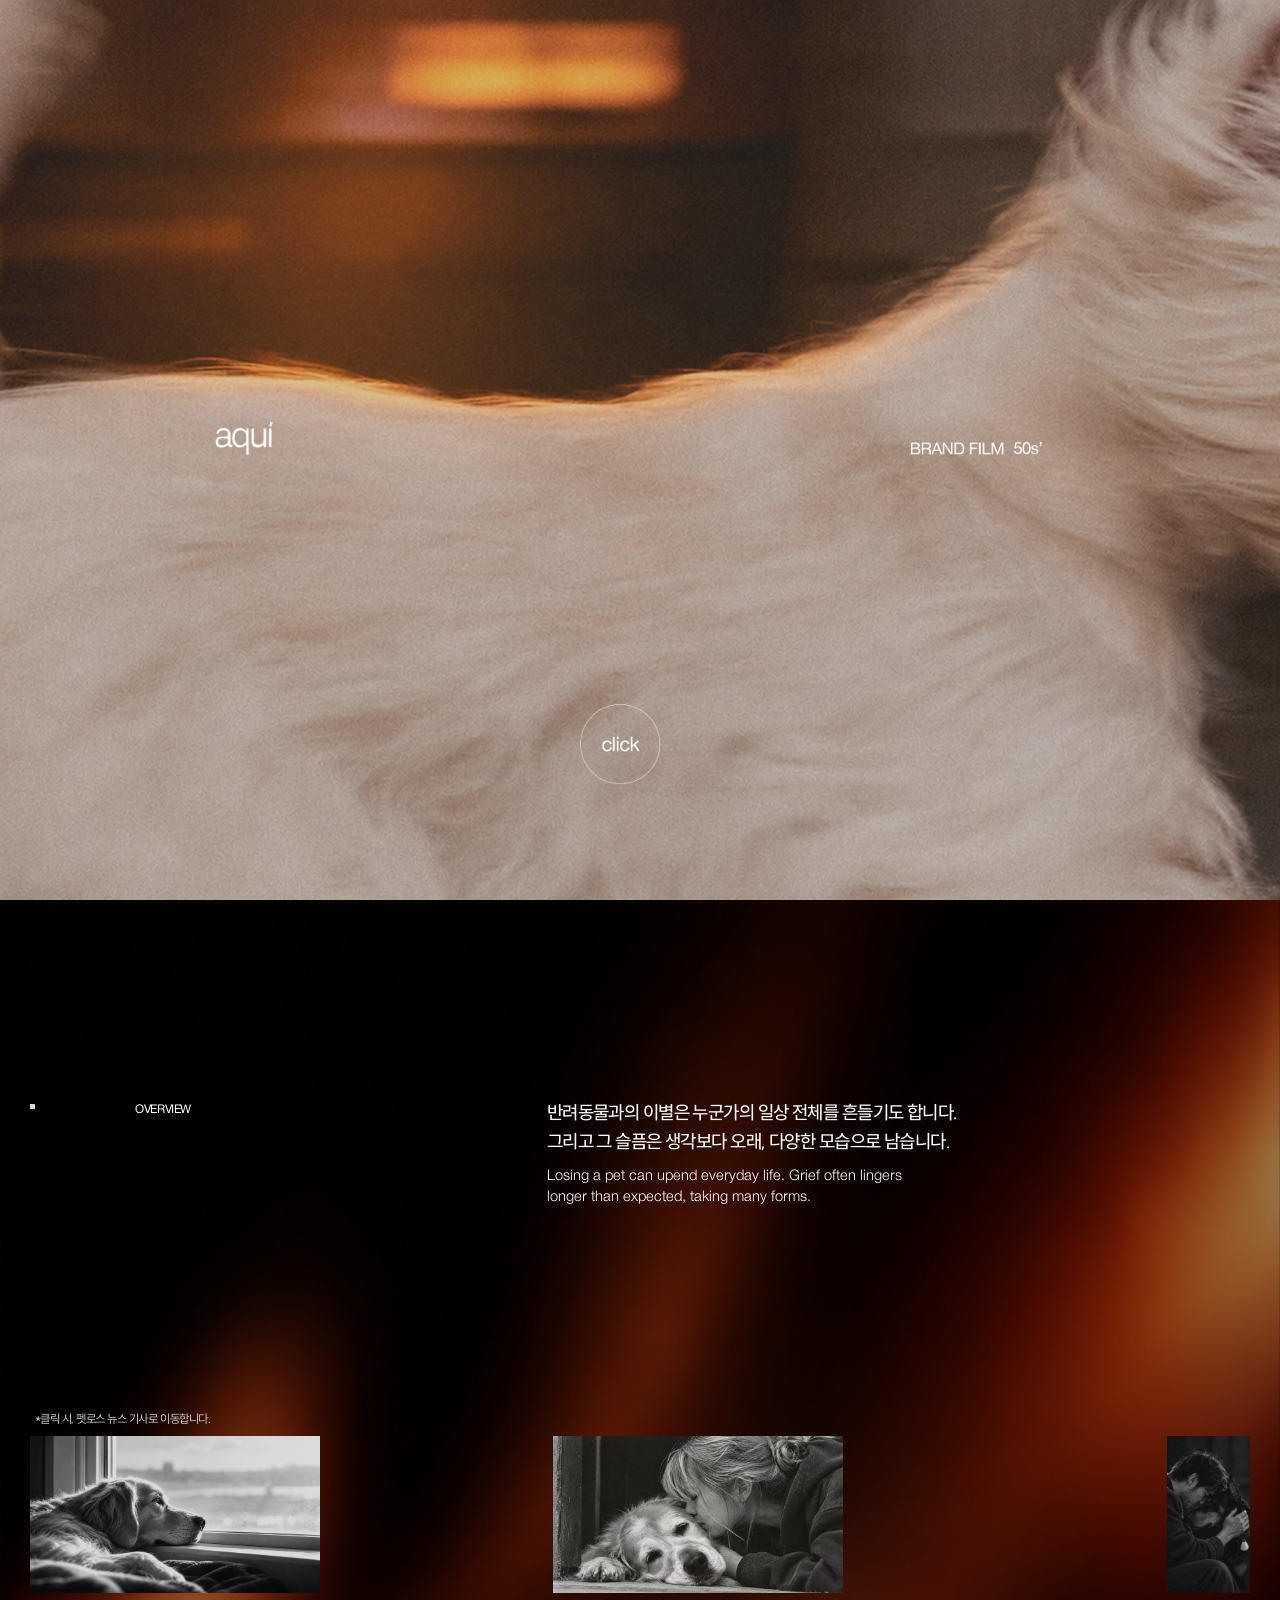
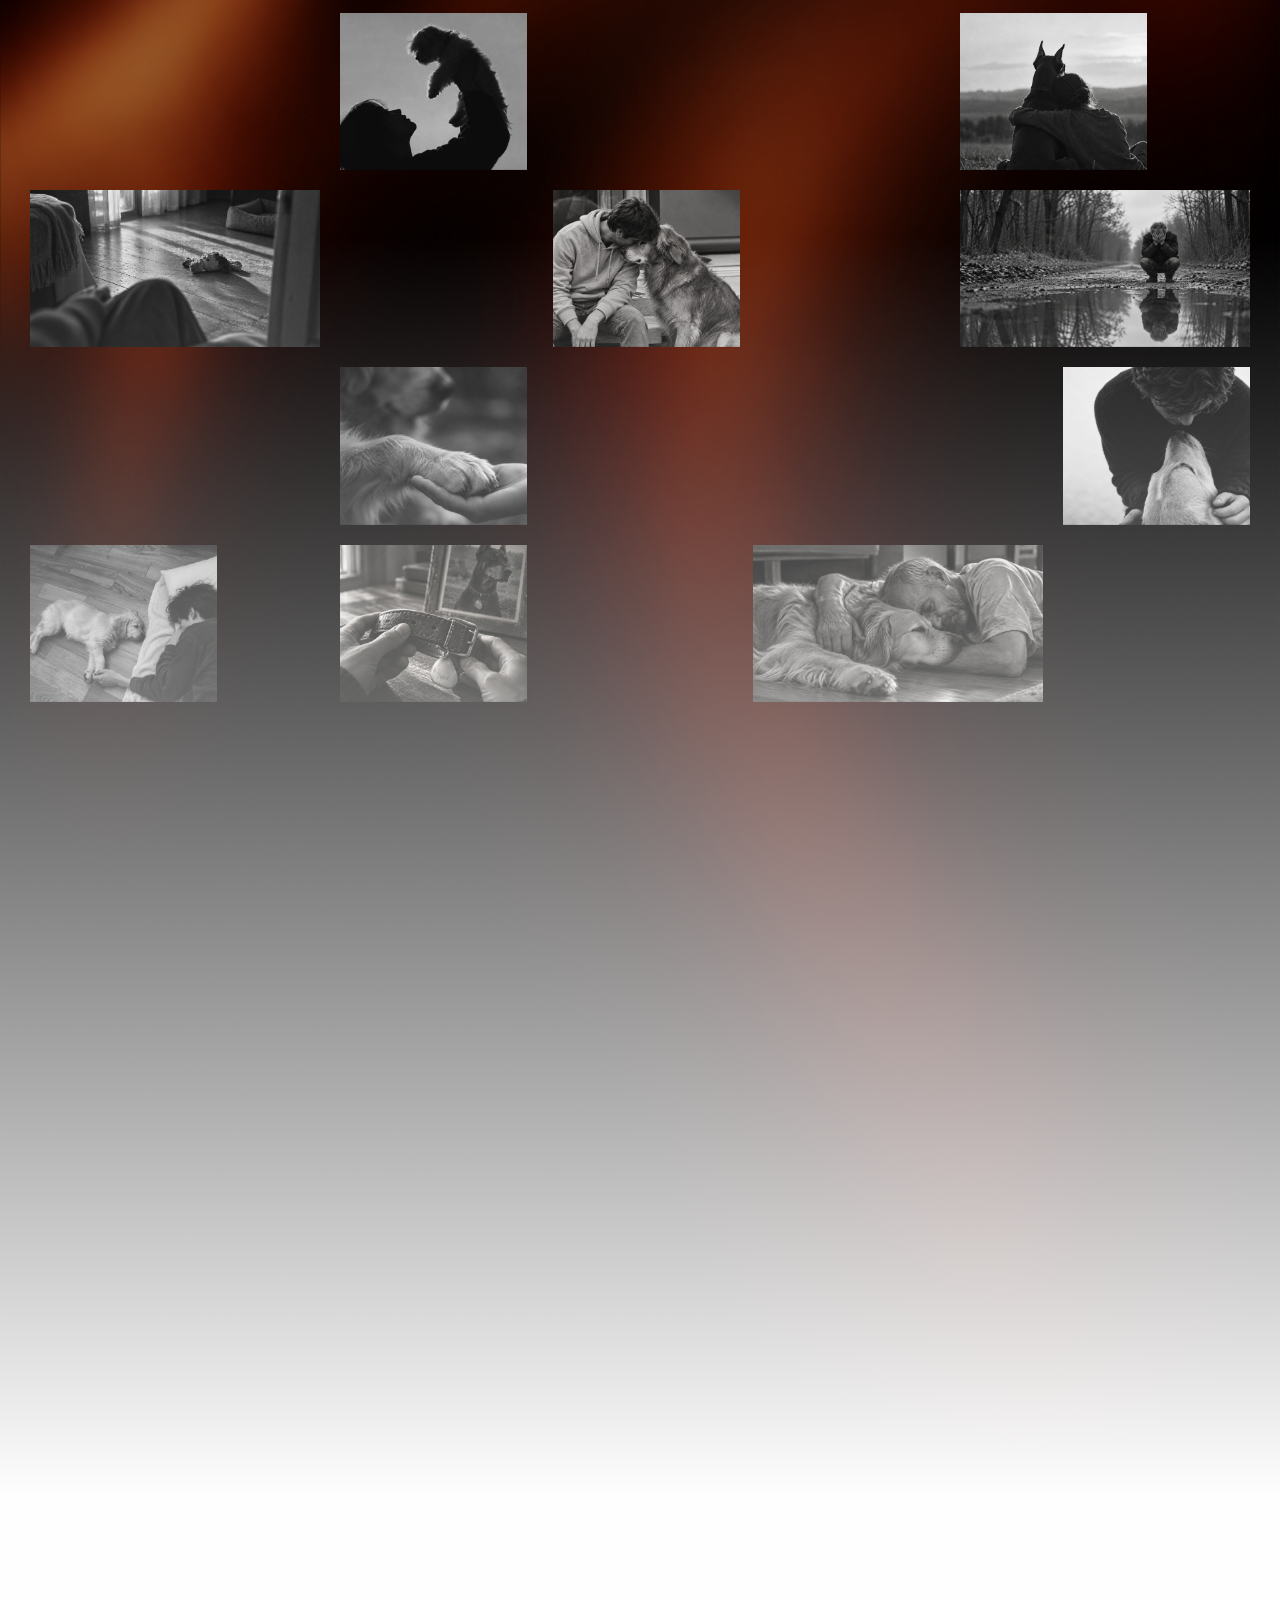
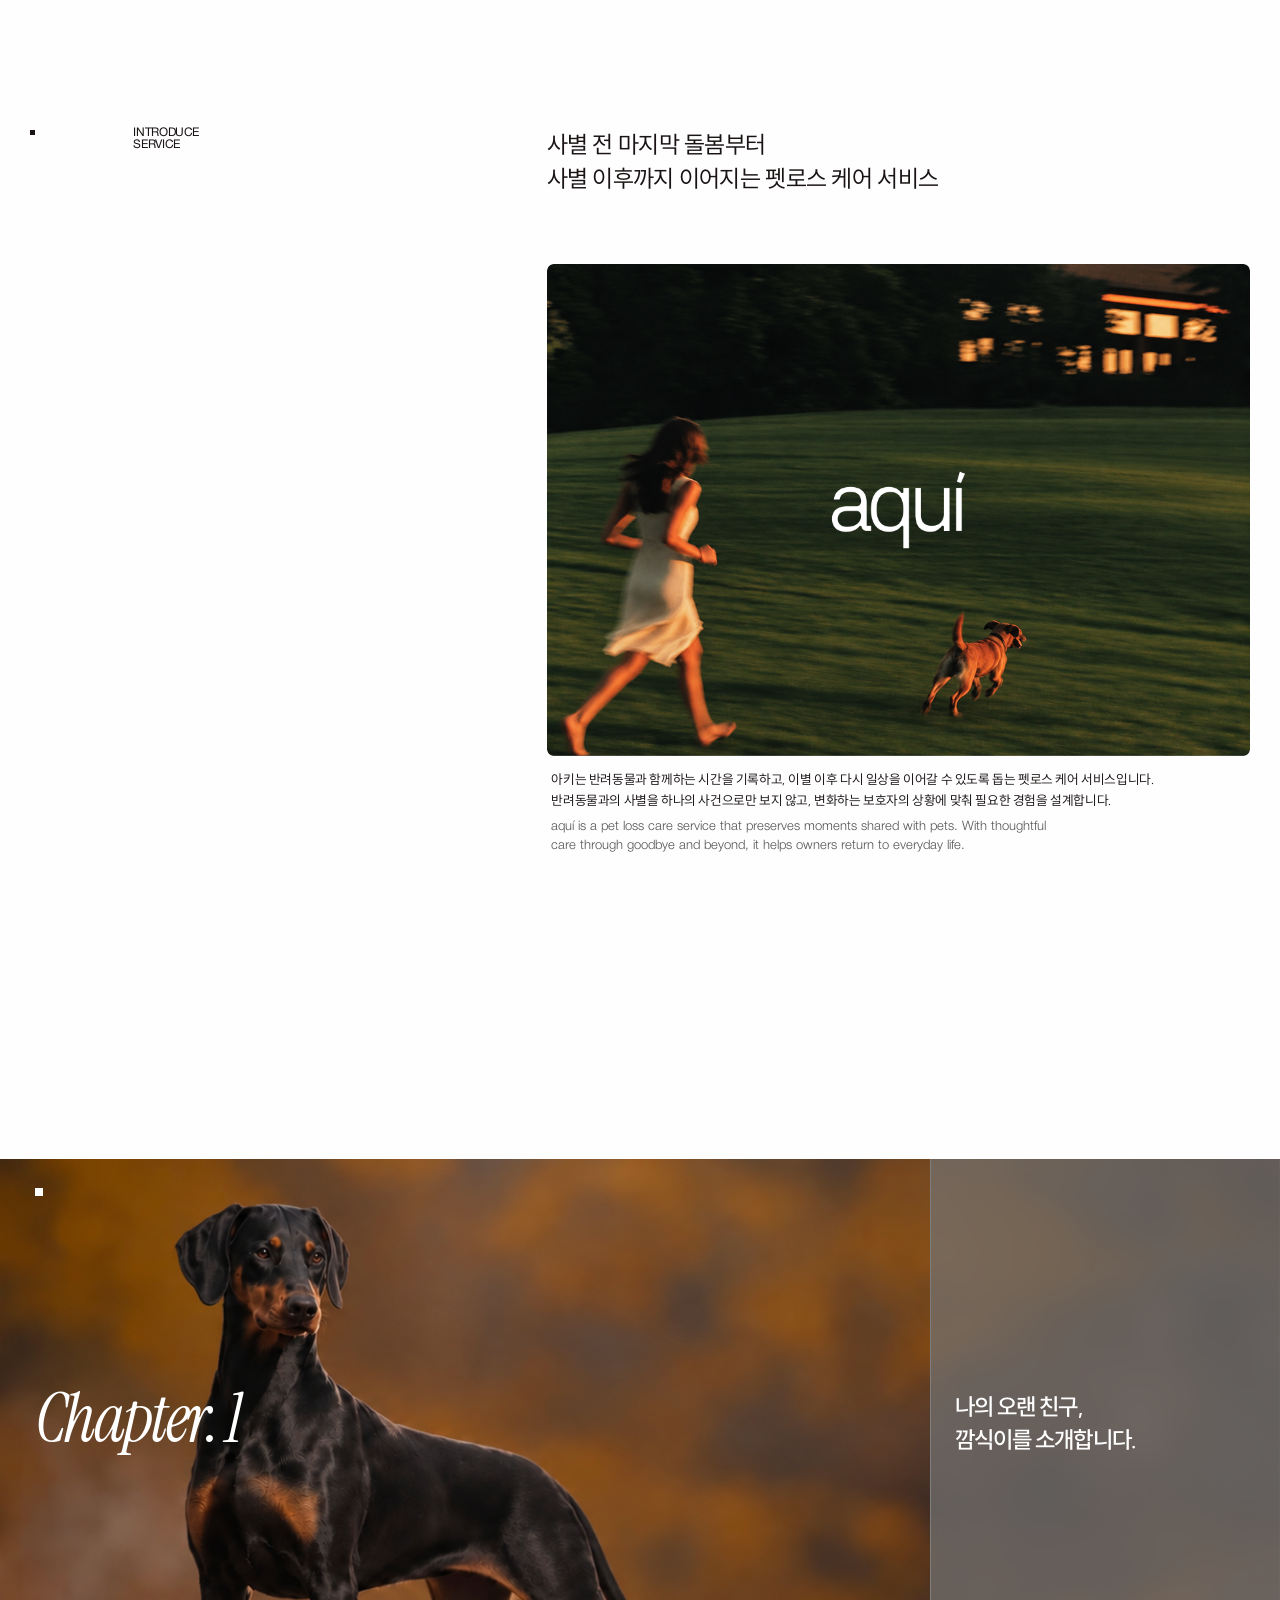
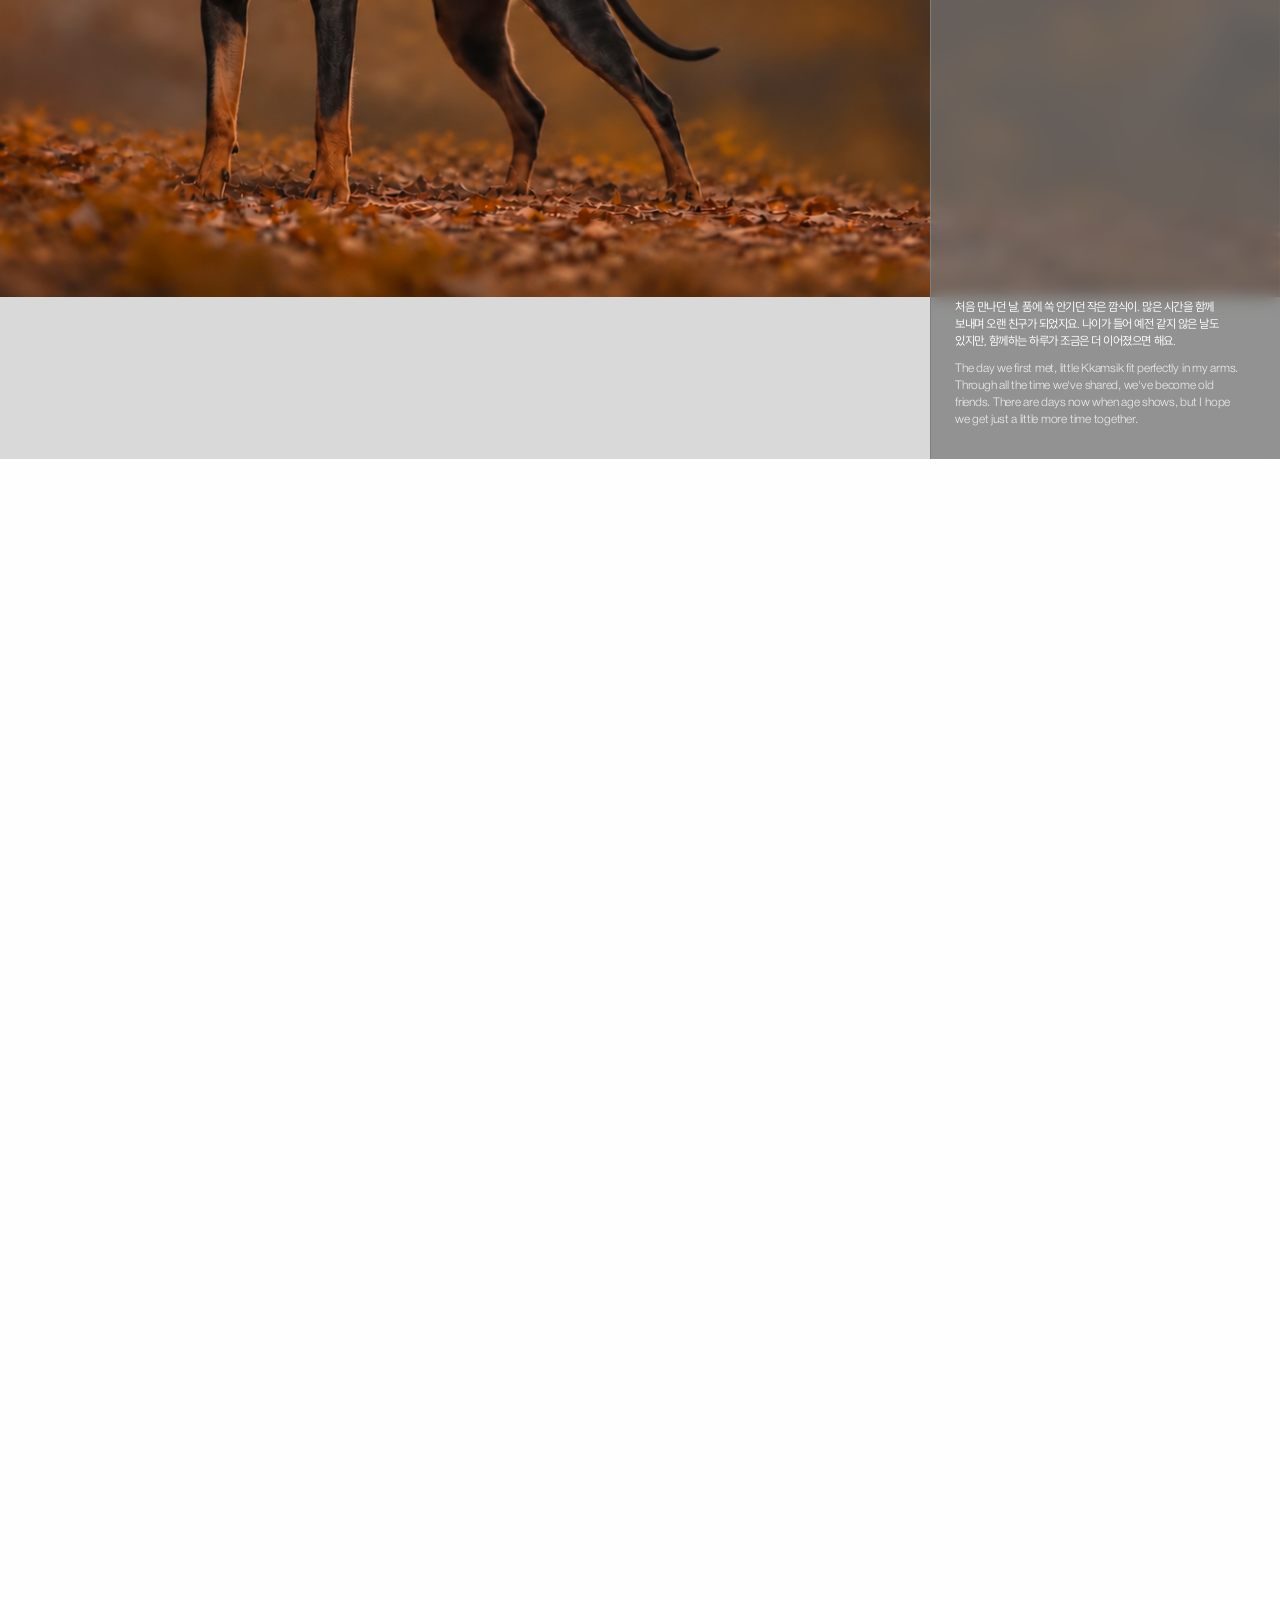
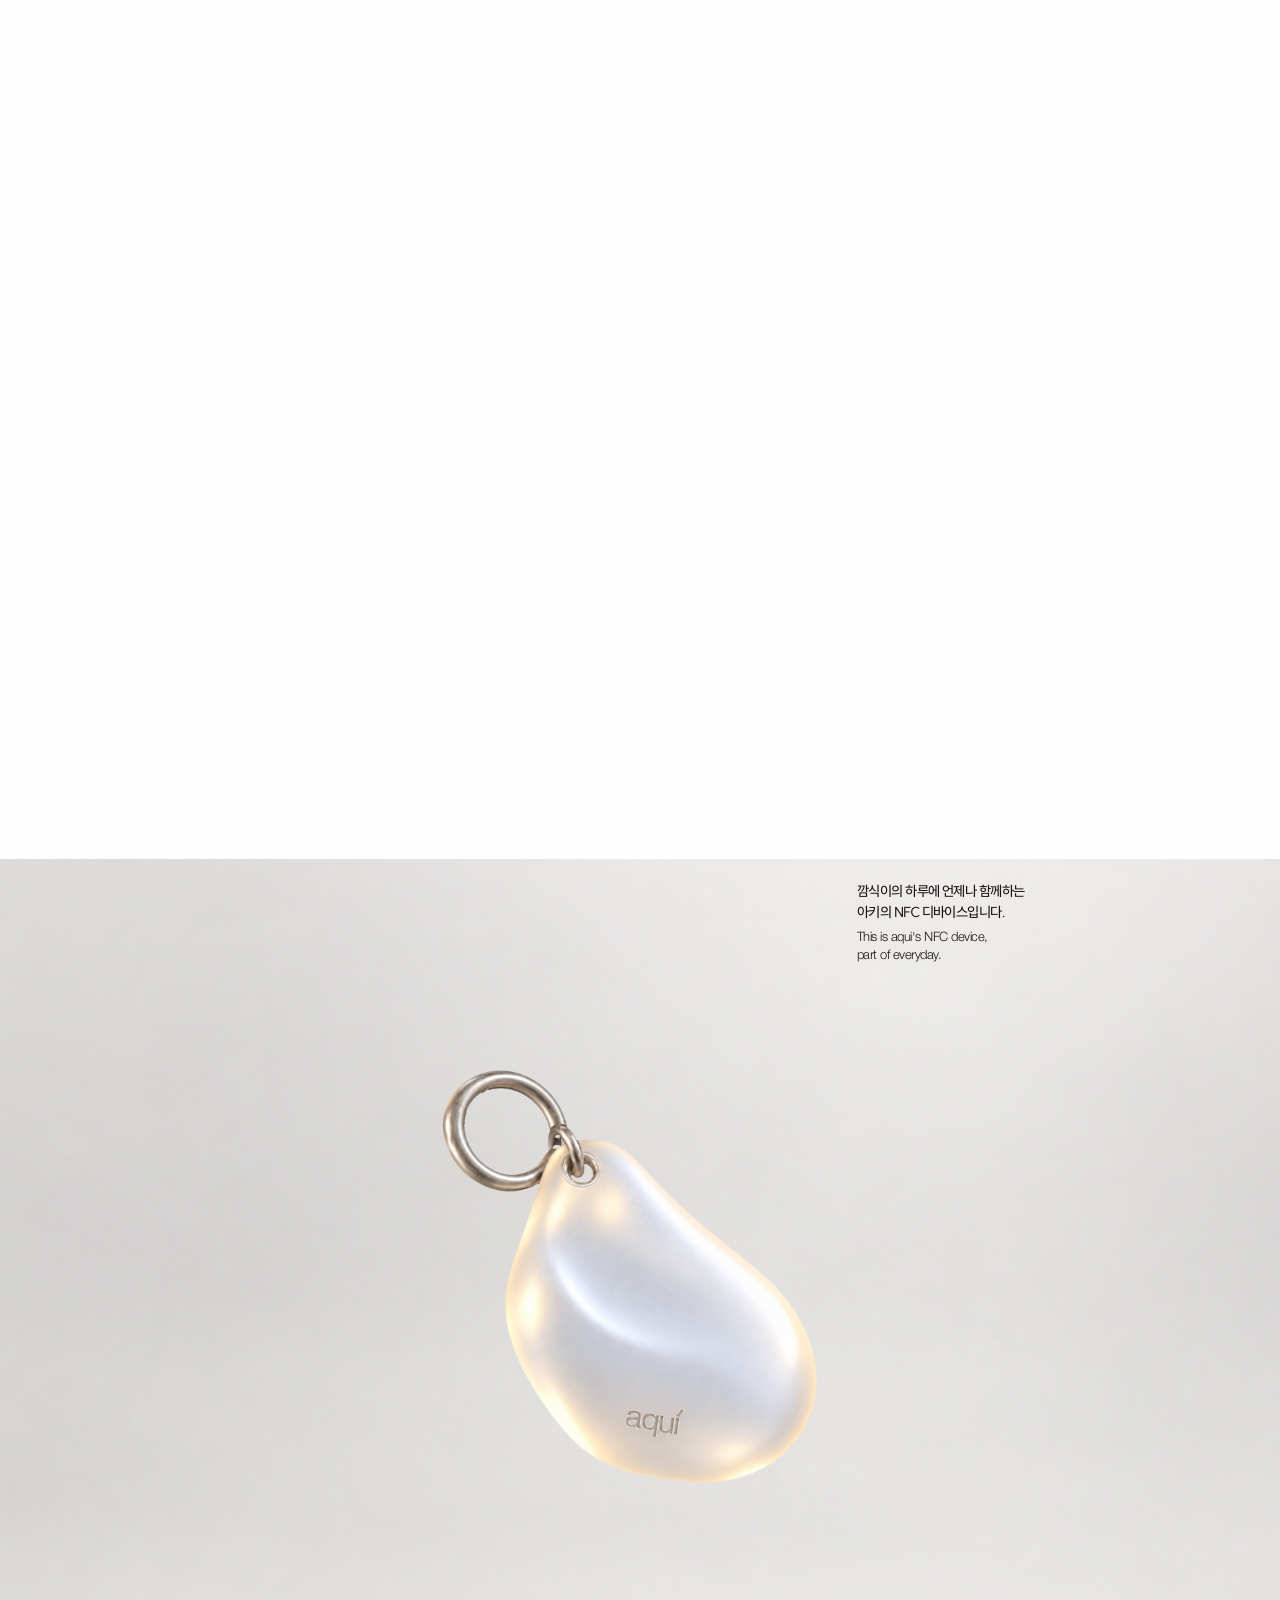
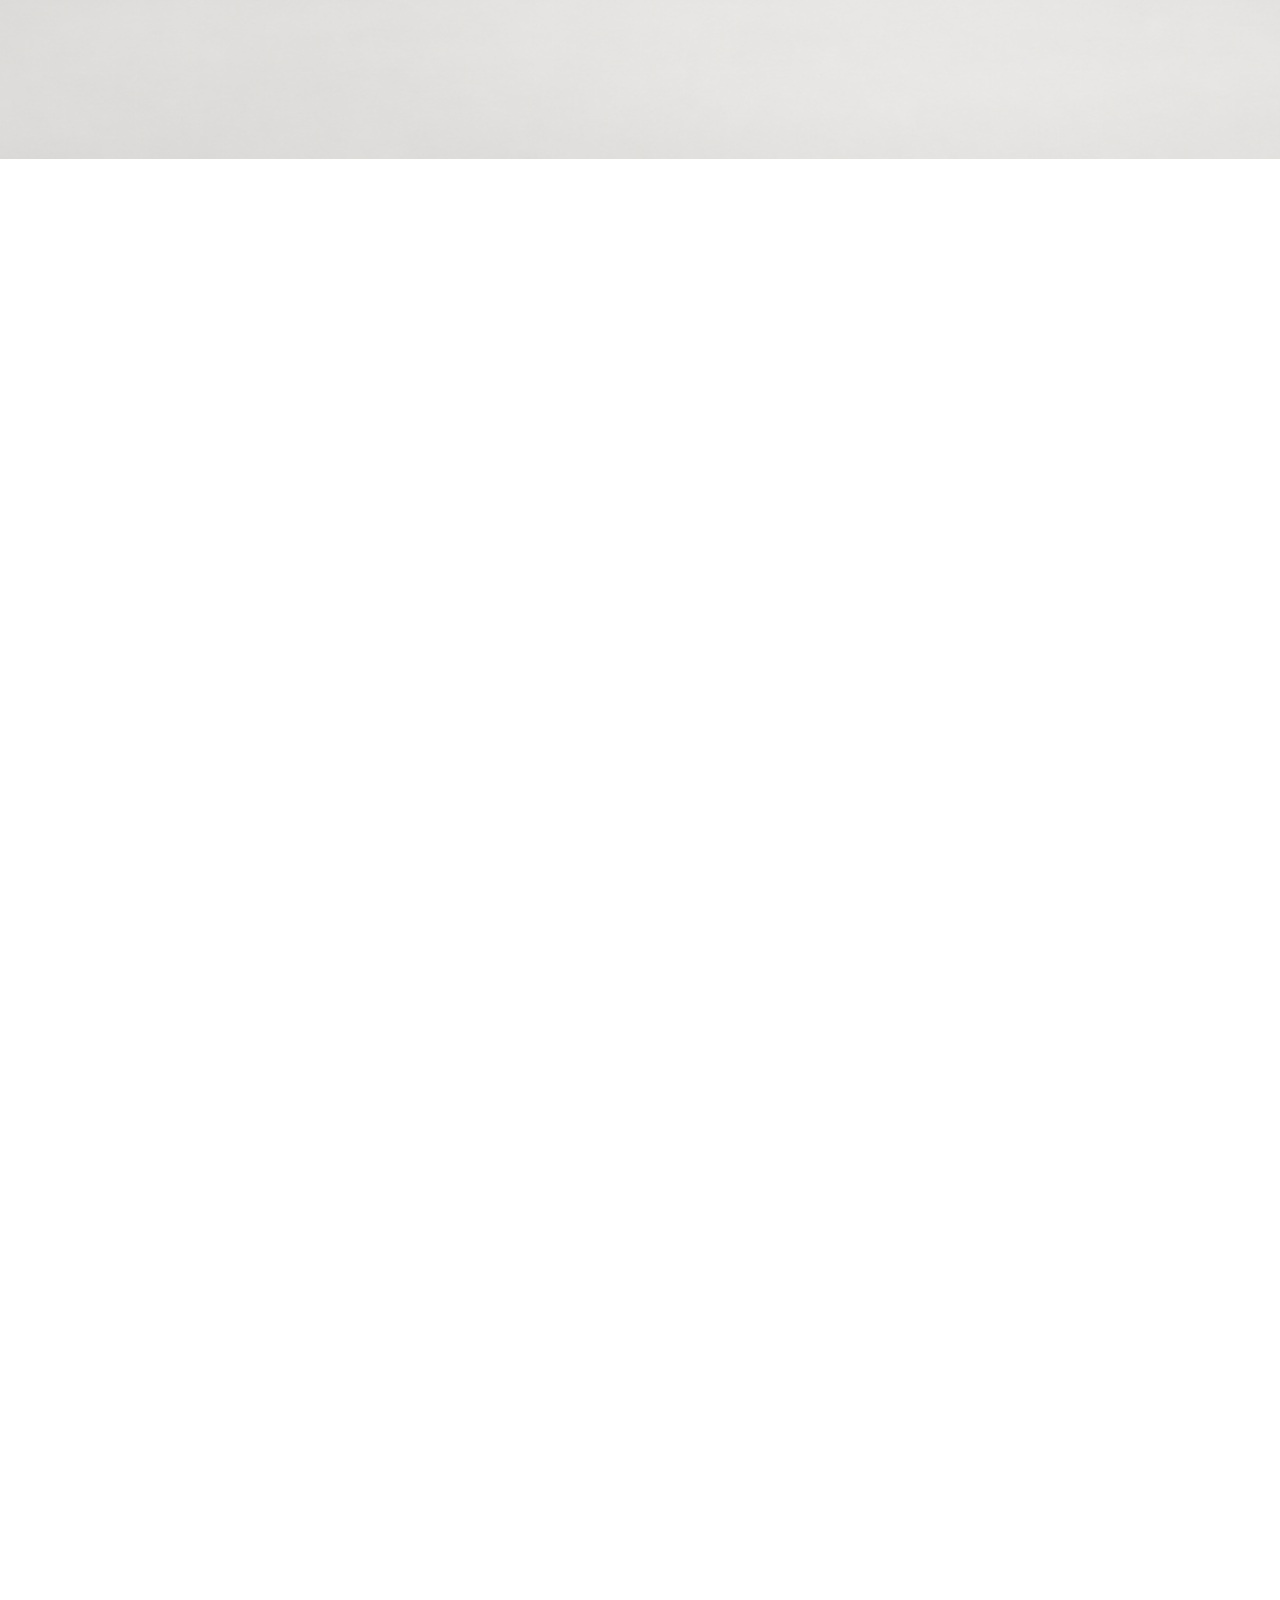
==== commit a43d4ee7: "polish design details 03" ====
--- a/index.html
+++ b/index.html
@@ -367,7 +367,7 @@
                             </figure>
 
                             <figure class="kkamsik_growth_item">
-                                <img src="./assets/04_kkamsik/growth/kkamsik_introduce_pic05.png" alt="kkamsik 05">
+                                <img src="./assets/04_kkamsik/growth/kkamsik_introduce_pic_05.png" alt="kkamsik 05">
                             </figure>
 
                             <figure class="kkamsik_growth_item">
@@ -1040,10 +1040,8 @@
             <div class="application_device">
                 <video
                     class="application_device_video"
-                    src="./assets/10_application/keyring_motion.mp4"
-                    autoplay
+                    src="./assets/10_application/keyring_motion.webm"
                     muted
-                    loop
                     playsinline
                     preload="auto"
                 ></video>
@@ -1240,9 +1238,13 @@
                 </div>
 
                 <div class="footer_disclosure">
-                    <p>
+                    <p class="footer_disclosure_main">
                         깜식이의 이야기는 서비스 소개를 위해 구성한 가상의 사례입니다.<br>
-                        본 서비스는 Midjourney, ChatGPT, Higgsfield AI 활용 제작물을 포함합니다.
+                        본 서비스는 생성형 AI 도구 및 스톡 이미지를 활용한 제작물을 포함합니다.
+                    </p>
+
+                    <p class="footer_disclosure_sources">
+                        *ChatGPT, Higgsfield AI, Midjourney, Vecteezy
                     </p>
                 </div>
 
--- a/CSS/style.css
+++ b/CSS/style.css
@@ -2318,12 +2318,6 @@
     background-color: #FFFFFF;
 }
 
-@media (max-width: 1350px) {
-    .after-service_home_description br {
-        display: none;
-    }
-}
-
 
 
 
@@ -2963,6 +2957,16 @@
     object-position: center;
 }
 
+@media (max-width: 1919px) {
+    .after-service_archive_qa_copy p {
+        width: 100%;
+    }
+
+    .after-service_archive_qa_copy .after-service_description_ko {
+        font-size: clamp(16px, 1.25vw, 24px);
+    }
+}
+
 
 
 
@@ -3236,6 +3240,8 @@
     min-width: 0;
 
     margin-top: clamp(75px, 6.770833vw, 130px);
+
+    cursor: pointer;
 }
 
 .application_device_video {
@@ -3250,6 +3256,8 @@
     object-position: center;
 
     mix-blend-mode: screen;
+
+    transform: scale(1.1);
 
     pointer-events: none;
 }
@@ -3663,8 +3671,8 @@
 /* 안내 문구 */
 
 .footer_disclosure {
-    width: 100%;
-    max-width: 416.04px;
+    width: max-content;
+    max-width: none;
     min-width: 0;
 
     margin-top: clamp(25px, 1.989vw, 38.21px);
@@ -3683,6 +3691,20 @@
 
 .footer_disclosure p {
     margin: 0;
+    white-space: nowrap;
+}
+
+.footer_disclosure .footer_disclosure_sources {
+    margin-top: 5px;
+
+    font-family: var(--font-en);
+    font-weight: 200;
+
+    font-size: 12px;
+    line-height: 1.5;
+    letter-spacing: 0;
+
+    color: #FFFFFF;
 }
 
 
@@ -3694,7 +3716,7 @@
     width: clamp(91.33px, 7.135417vw, 137px);
     height: 0;
 
-    margin-top: clamp(20px, 1.536vw, 29.5px);
+    margin-top: 30px;
 
     border-top: 0.5px solid rgba(255, 255, 255, 0.75);
 }
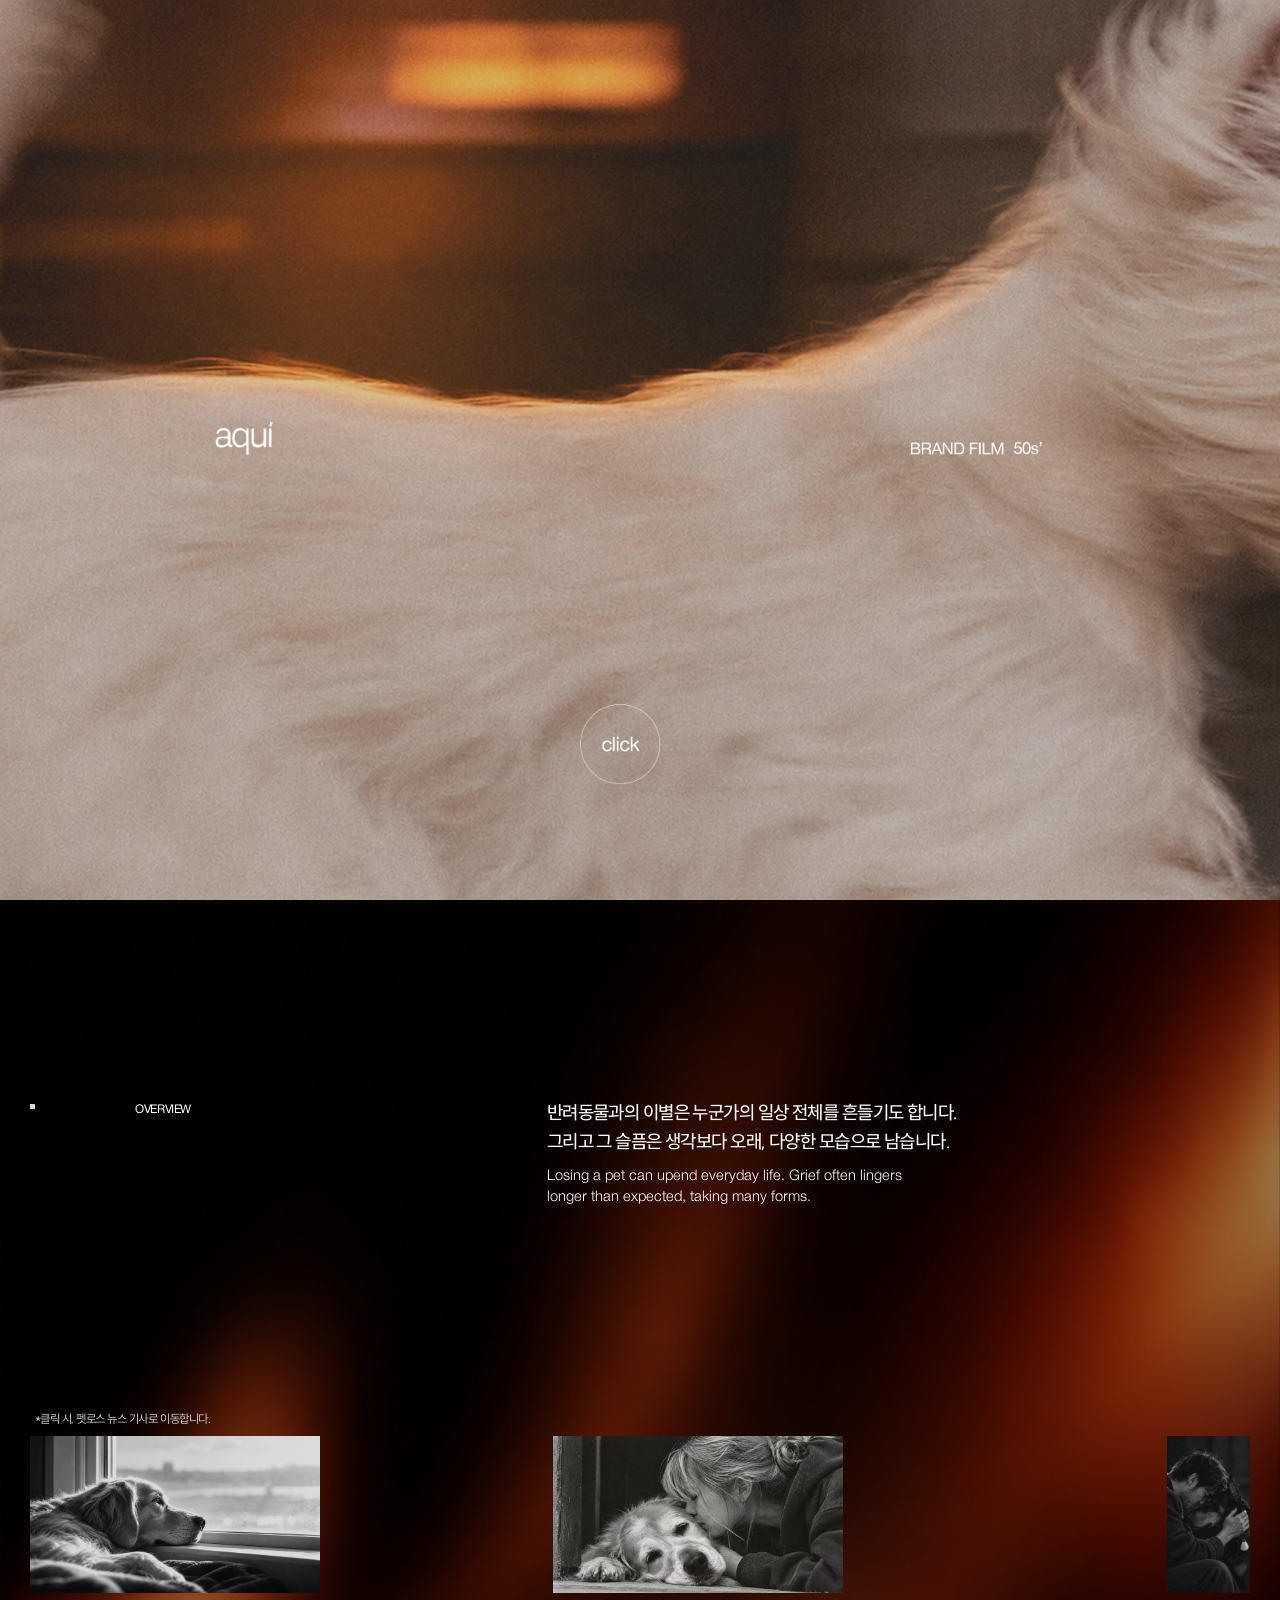
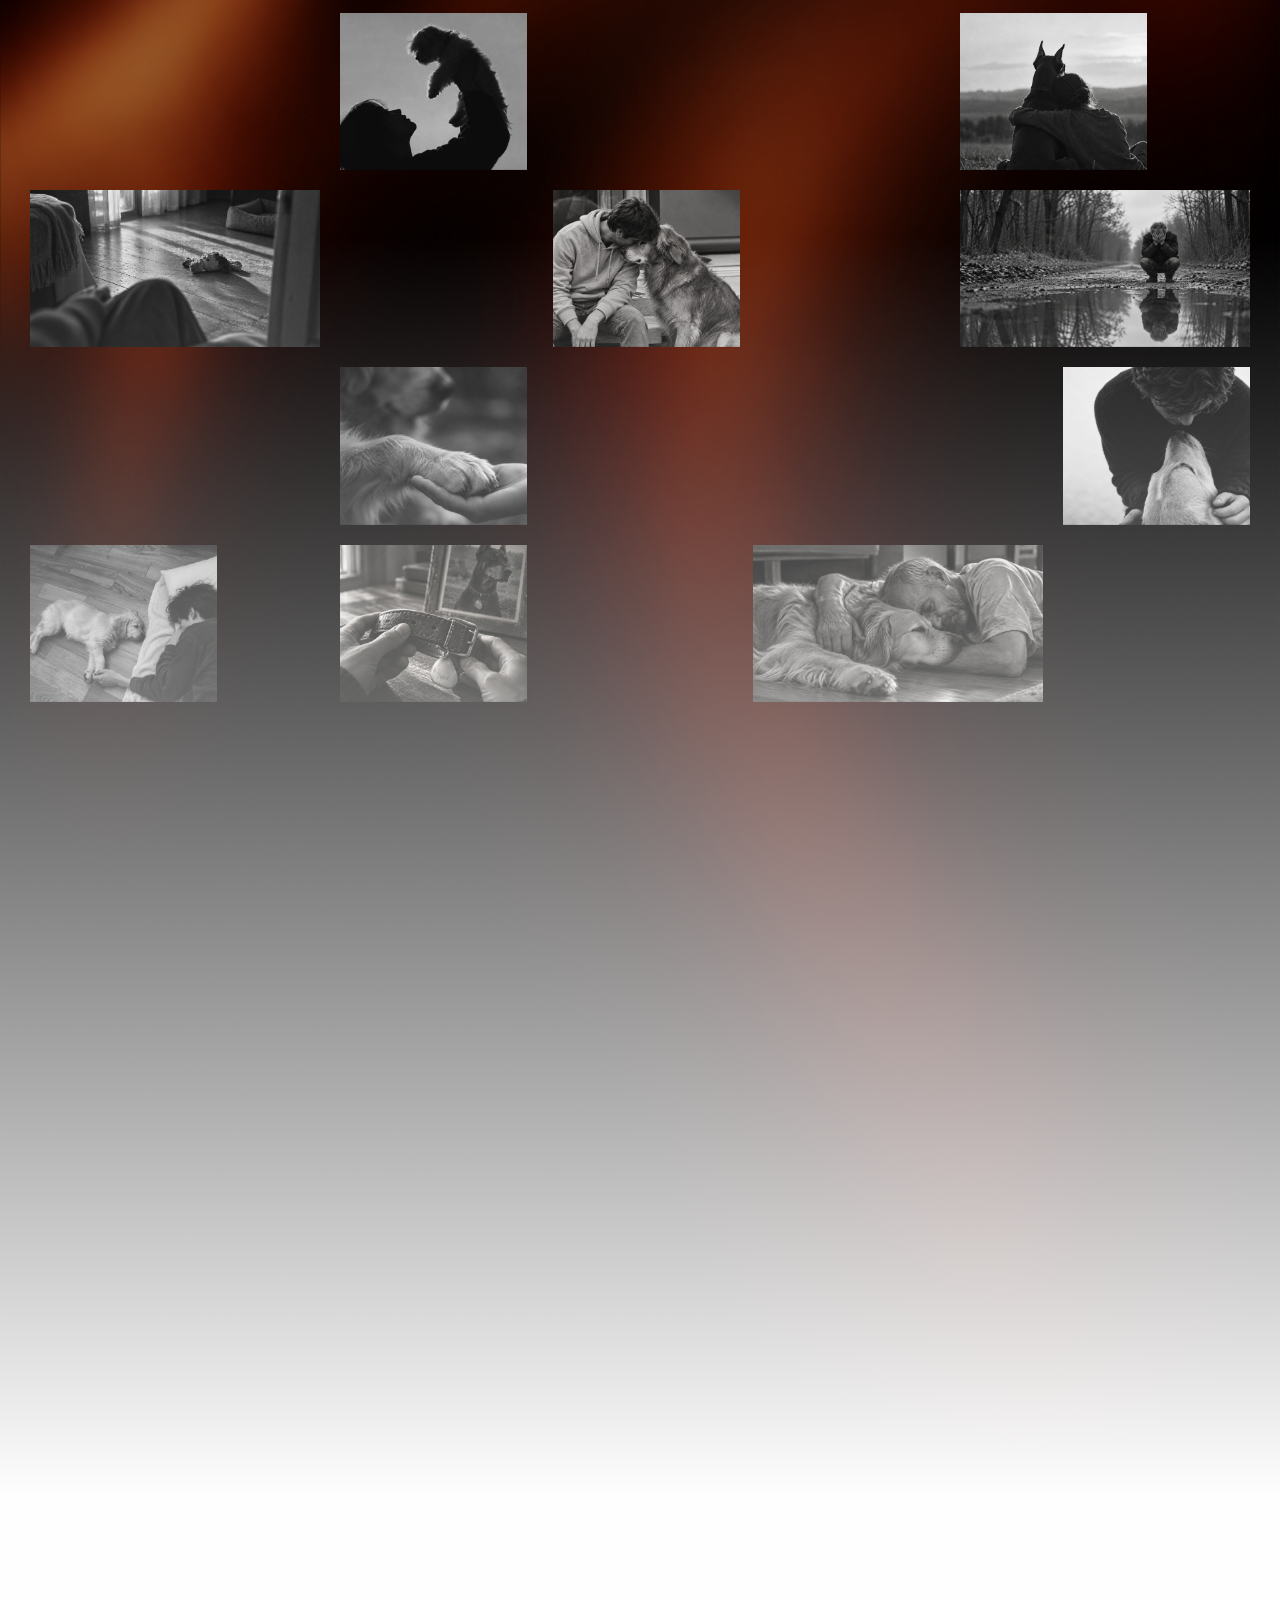
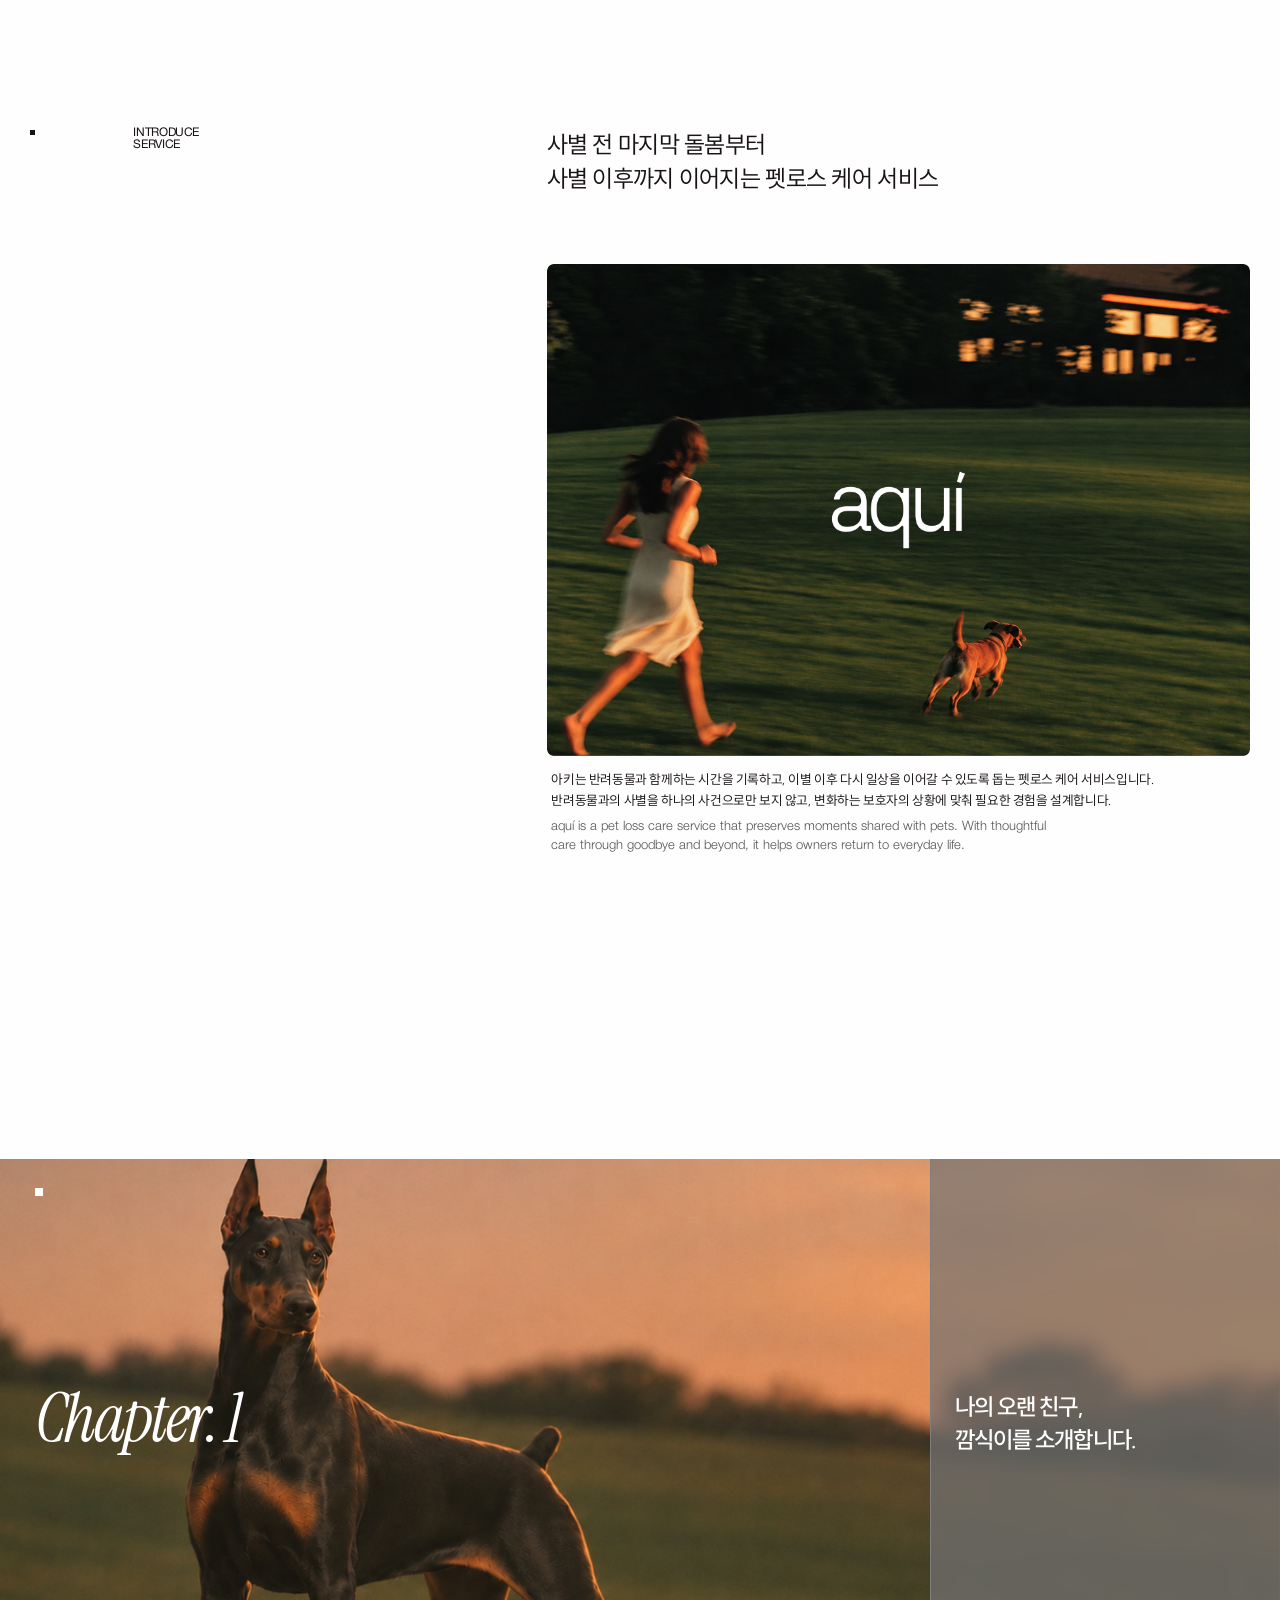
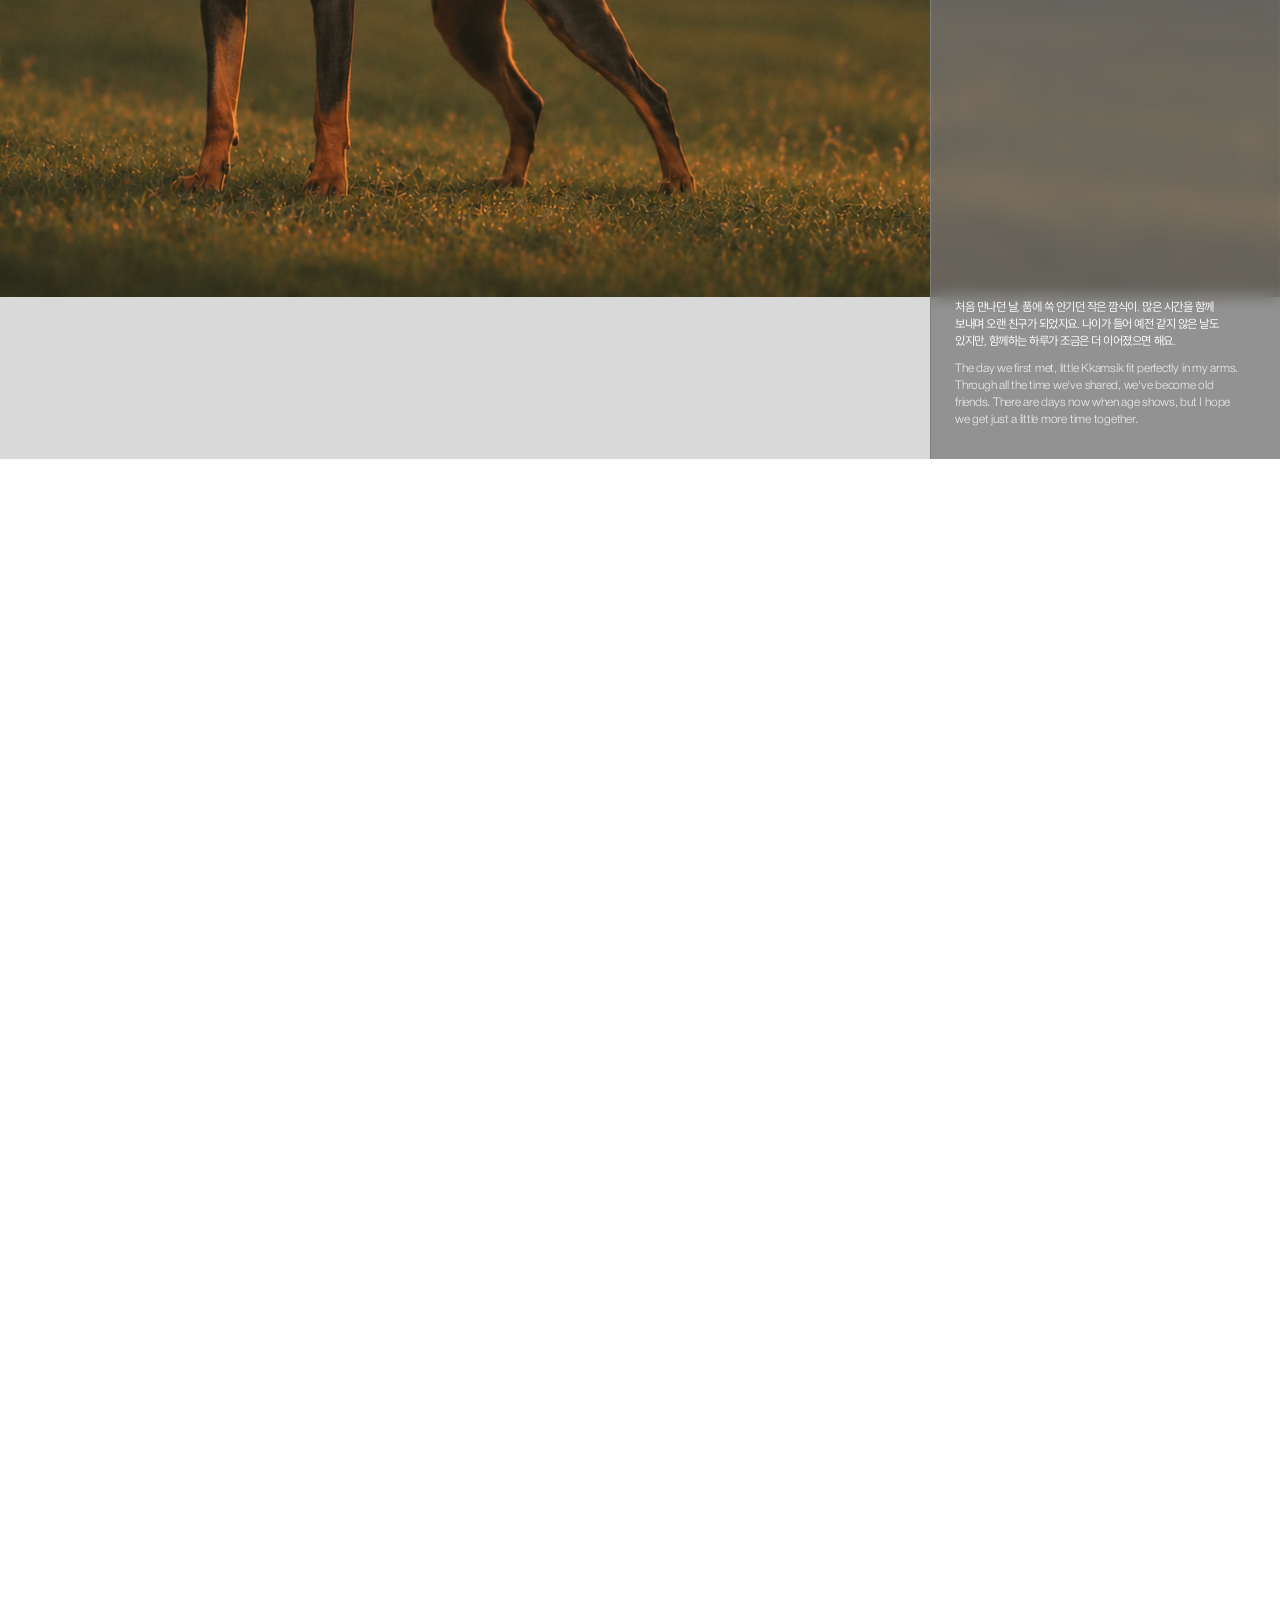
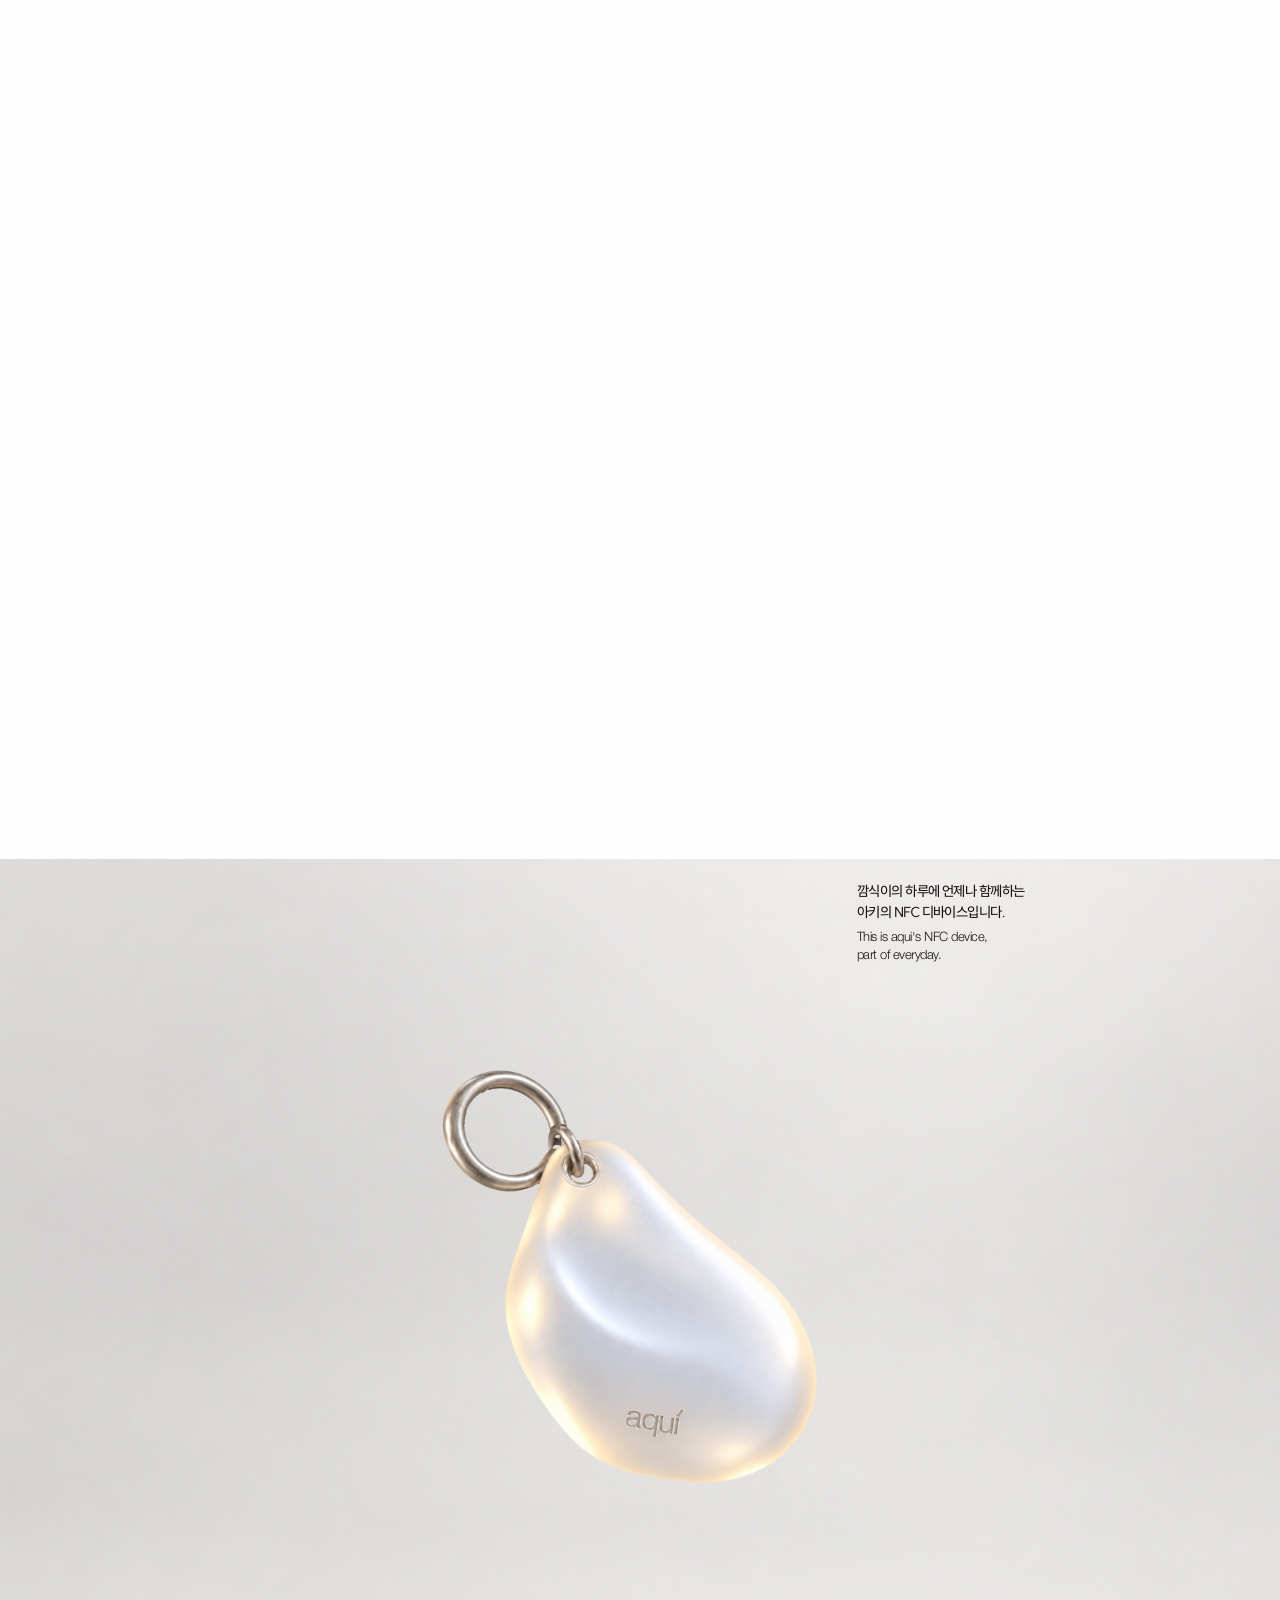
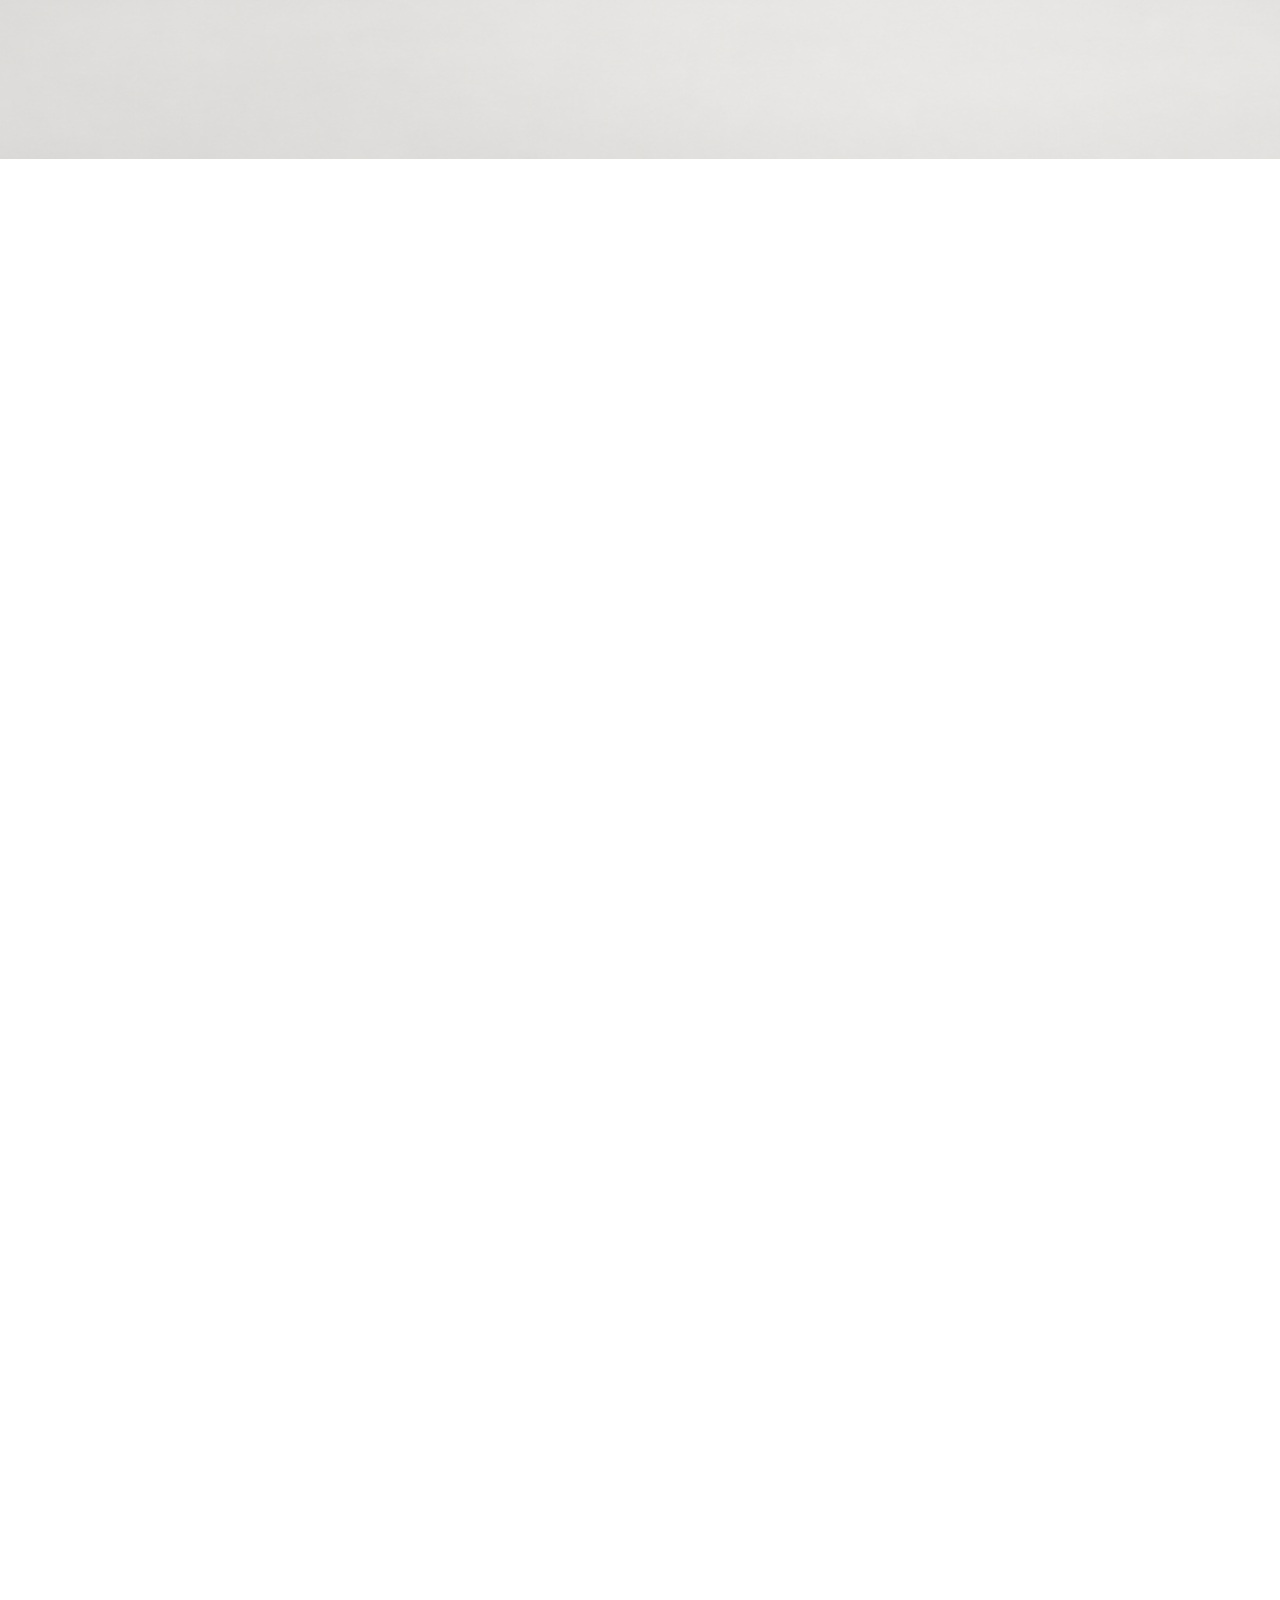
==== commit ddcfebaf: "polish design details 04" ====
--- a/index.html
+++ b/index.html
@@ -311,7 +311,7 @@
 
                 <div class="kkamsik_background">
                     <!-- 최종 시안과 동일한 04 전체 배경 이미지 유지 -->
-                    <img src="./assets/04_kkamsik/kkamsik_fullscreen_v02.png" alt="">
+                    <img src="./assets/04_kkamsik/kkamsik_fullscreen.png" alt="">
                 </div>
 
                 <div class="kkamsik_sticky_inner grid_container">
--- a/CSS/style.css
+++ b/CSS/style.css
@@ -2015,18 +2015,17 @@
     left: 0;
 }
 
-/* Figma x30 / y274, Instrument Serif Italic 100 */
 .after-service_chapter {
     position: absolute;
-    top: 36.07%;
+    top: 26.81%;
     left: 0;
     padding: 0;
 
     font-family: var(--font-serif);
     font-style: italic;
     font-weight: 400;
-    font-size: clamp(54px, min(5.20833vw, 9.25926vh), 100px);
-    line-height: 1.3;
+    font-size: clamp(54px, min(5.208vw, 9.785vh), 100px);
+    line-height: 1;
     letter-spacing: -0.04em;
 
     white-space: nowrap;
@@ -2057,19 +2056,19 @@
     left: clamp(26px, 2.083vw, 40px);
 }
 
-/* Figma 패널 안 x40 / y304, SUIT Medium 35 */
 .after-service_intro_title {
     position: absolute;
-    top: 37.16%;
+    top: 29.75%;
     left: clamp(26px, 2.083vw, 40px);
     right: clamp(26px, 2.083vw, 40px);
 
     margin: 0;
 
     font-family: var(--font-ko);
-    font-weight: 600;
-    font-size: clamp(23px, min(1.823vw, 3.24074vh), 35px);
+    font-weight: 500;
+    font-size: clamp(23px, min(1.823vw, 3.425vh), 35px);
     line-height: 1.426571;
+    /* line-height: 1.25; */
     letter-spacing: -0.04em;
 
     word-break: keep-all;
@@ -2775,10 +2774,13 @@
 
 .after-service_archive_side_top img {
     display: block;
-    width: auto;
+
+    width: 75%;
     height: auto;
-    max-width: 80%;
+
+    max-width: none;
     max-height: 80%;
+
     object-fit: contain;
 }
 
@@ -3988,11 +3990,11 @@
     justify-content: center;
 }
 
-.after-service_archive_side_top img {
+/* .after-service_archive_side_top img {
     display: block;
     width: auto;
     height: auto;
     max-width: 88%;
     max-height: 88%;
     object-fit: contain;
-}
+} */
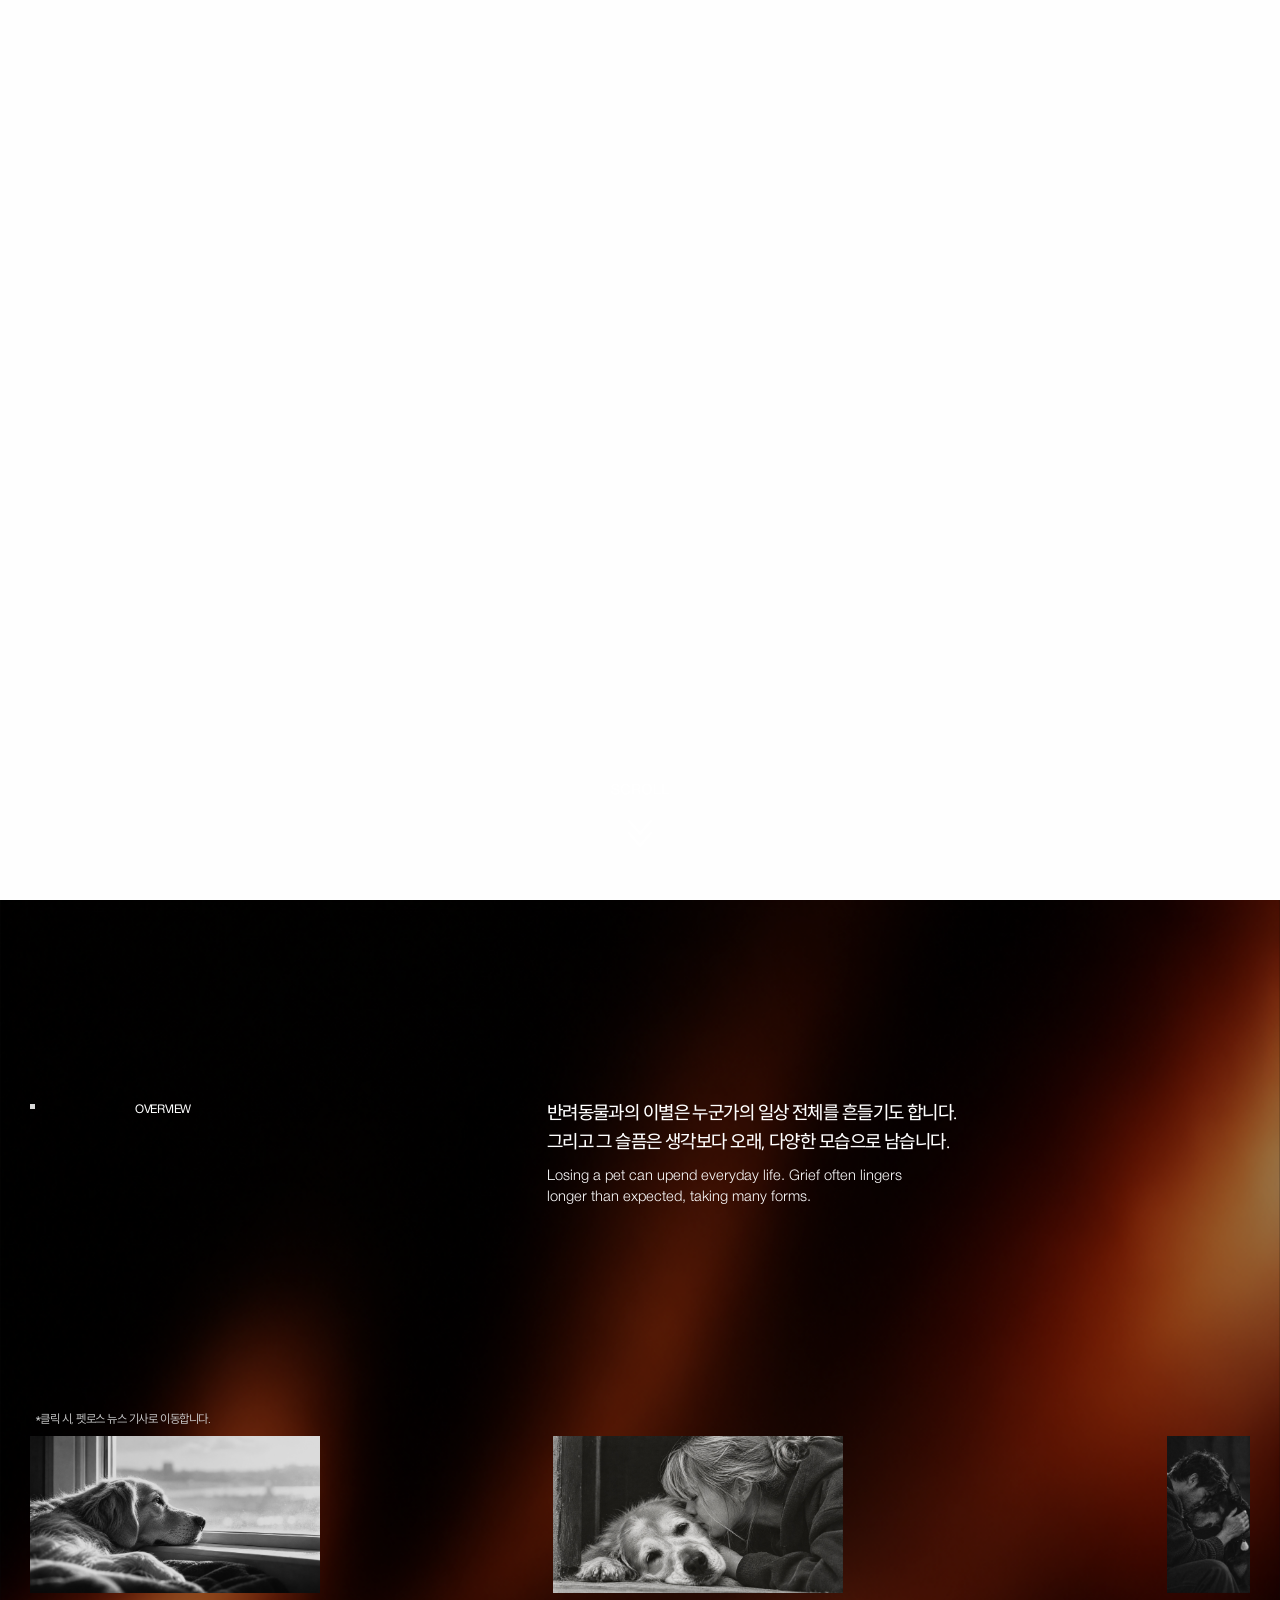
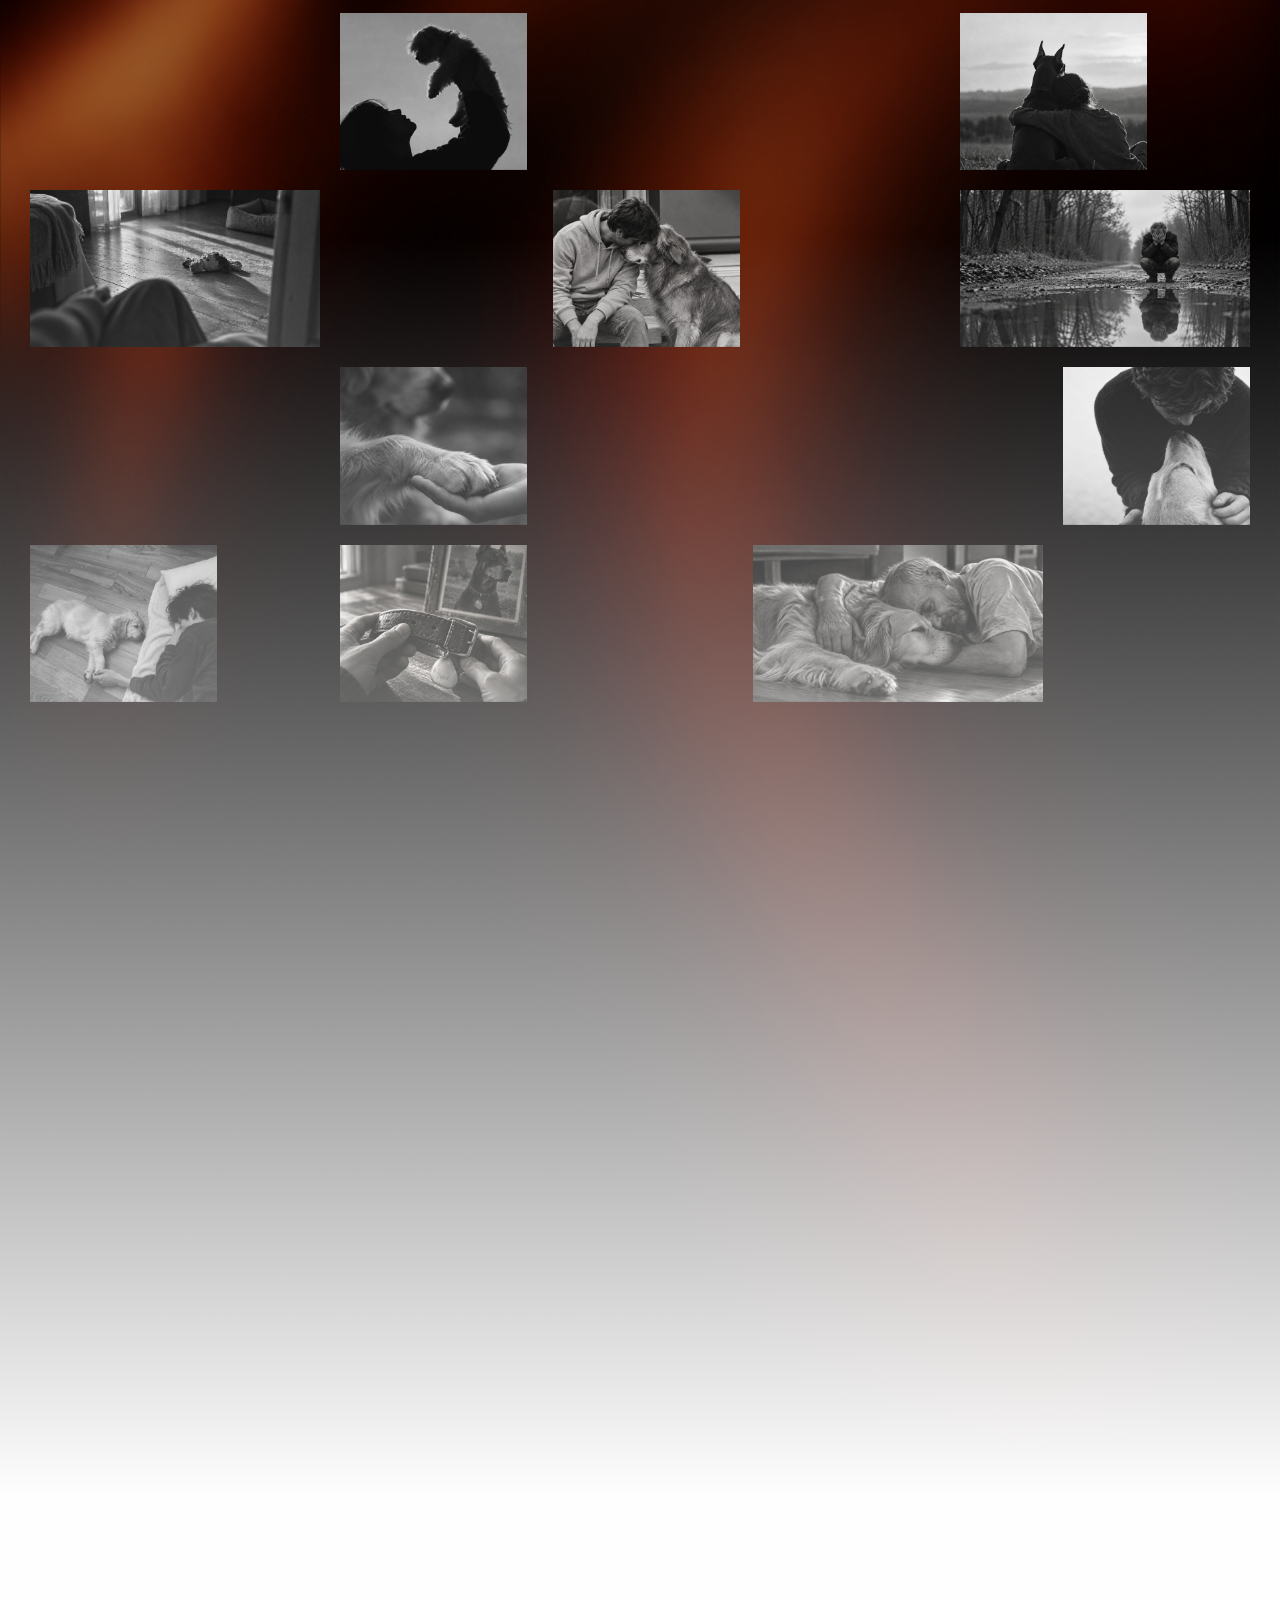
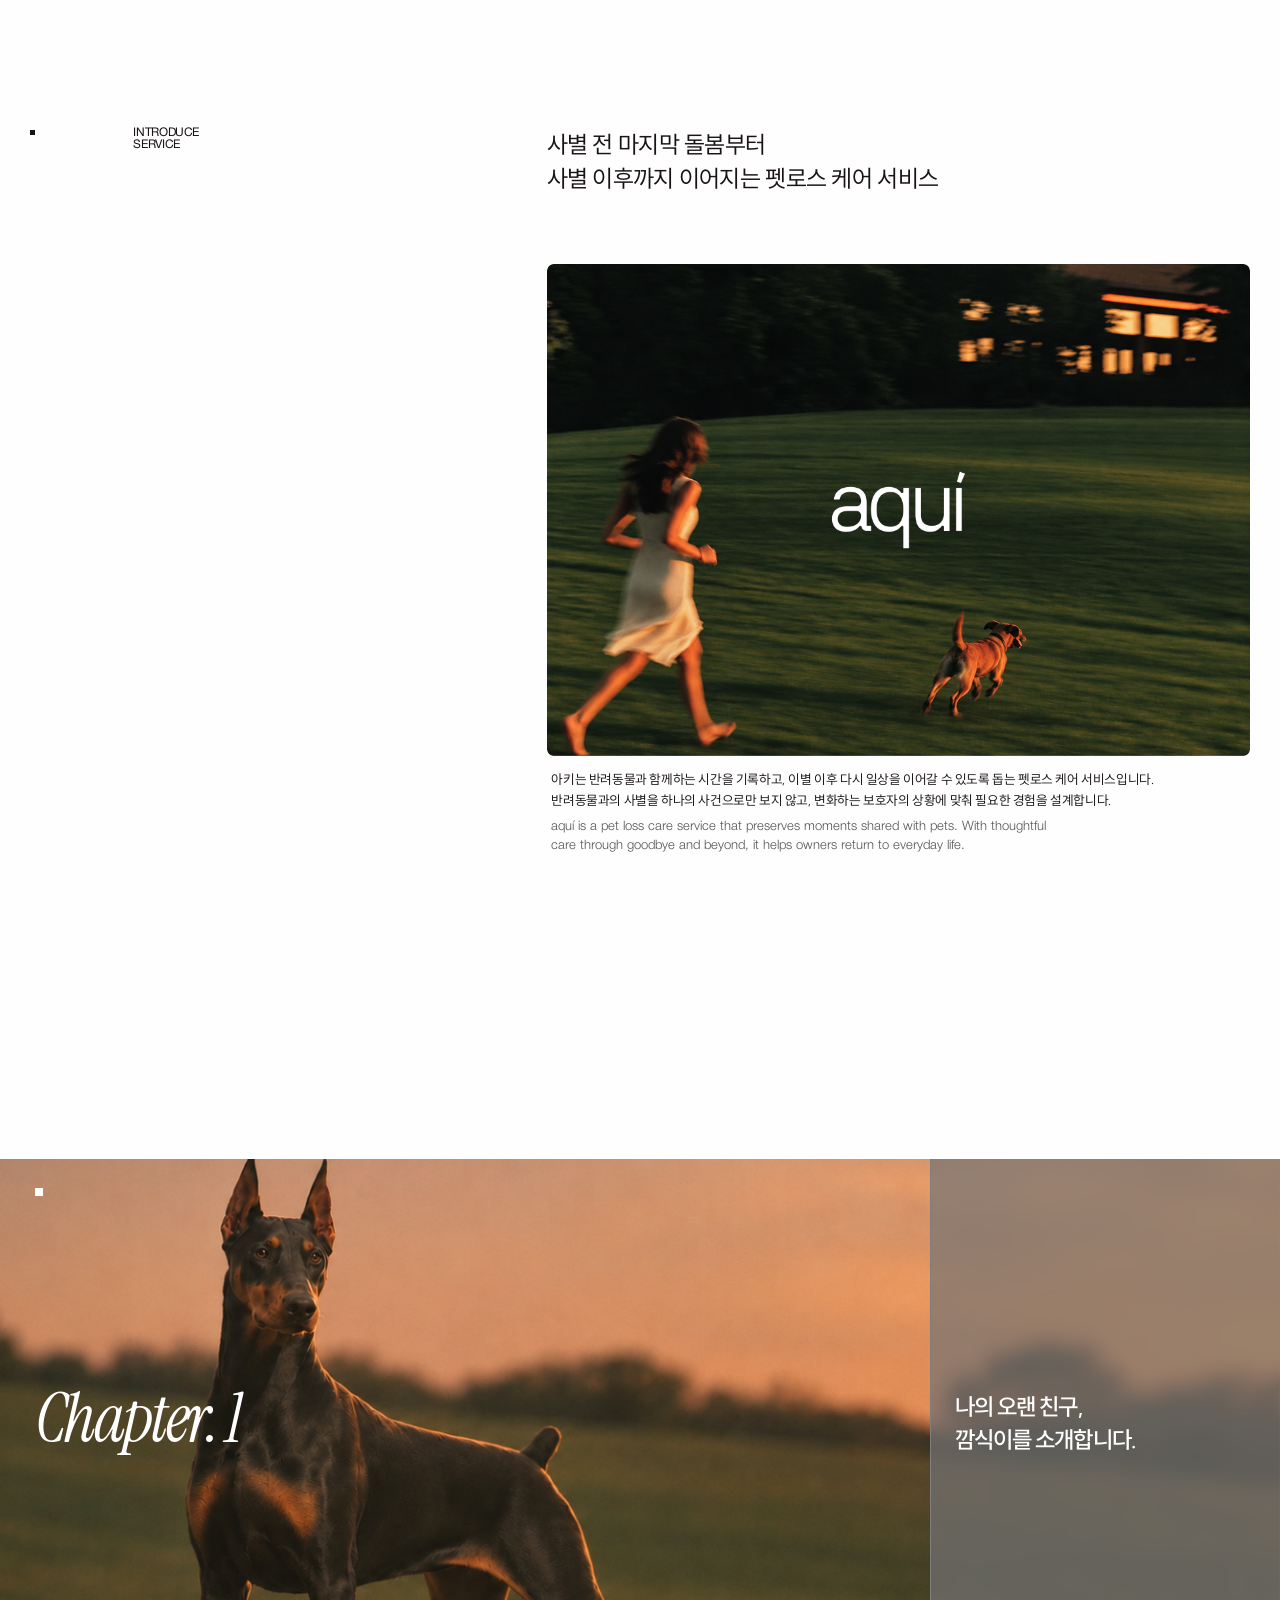
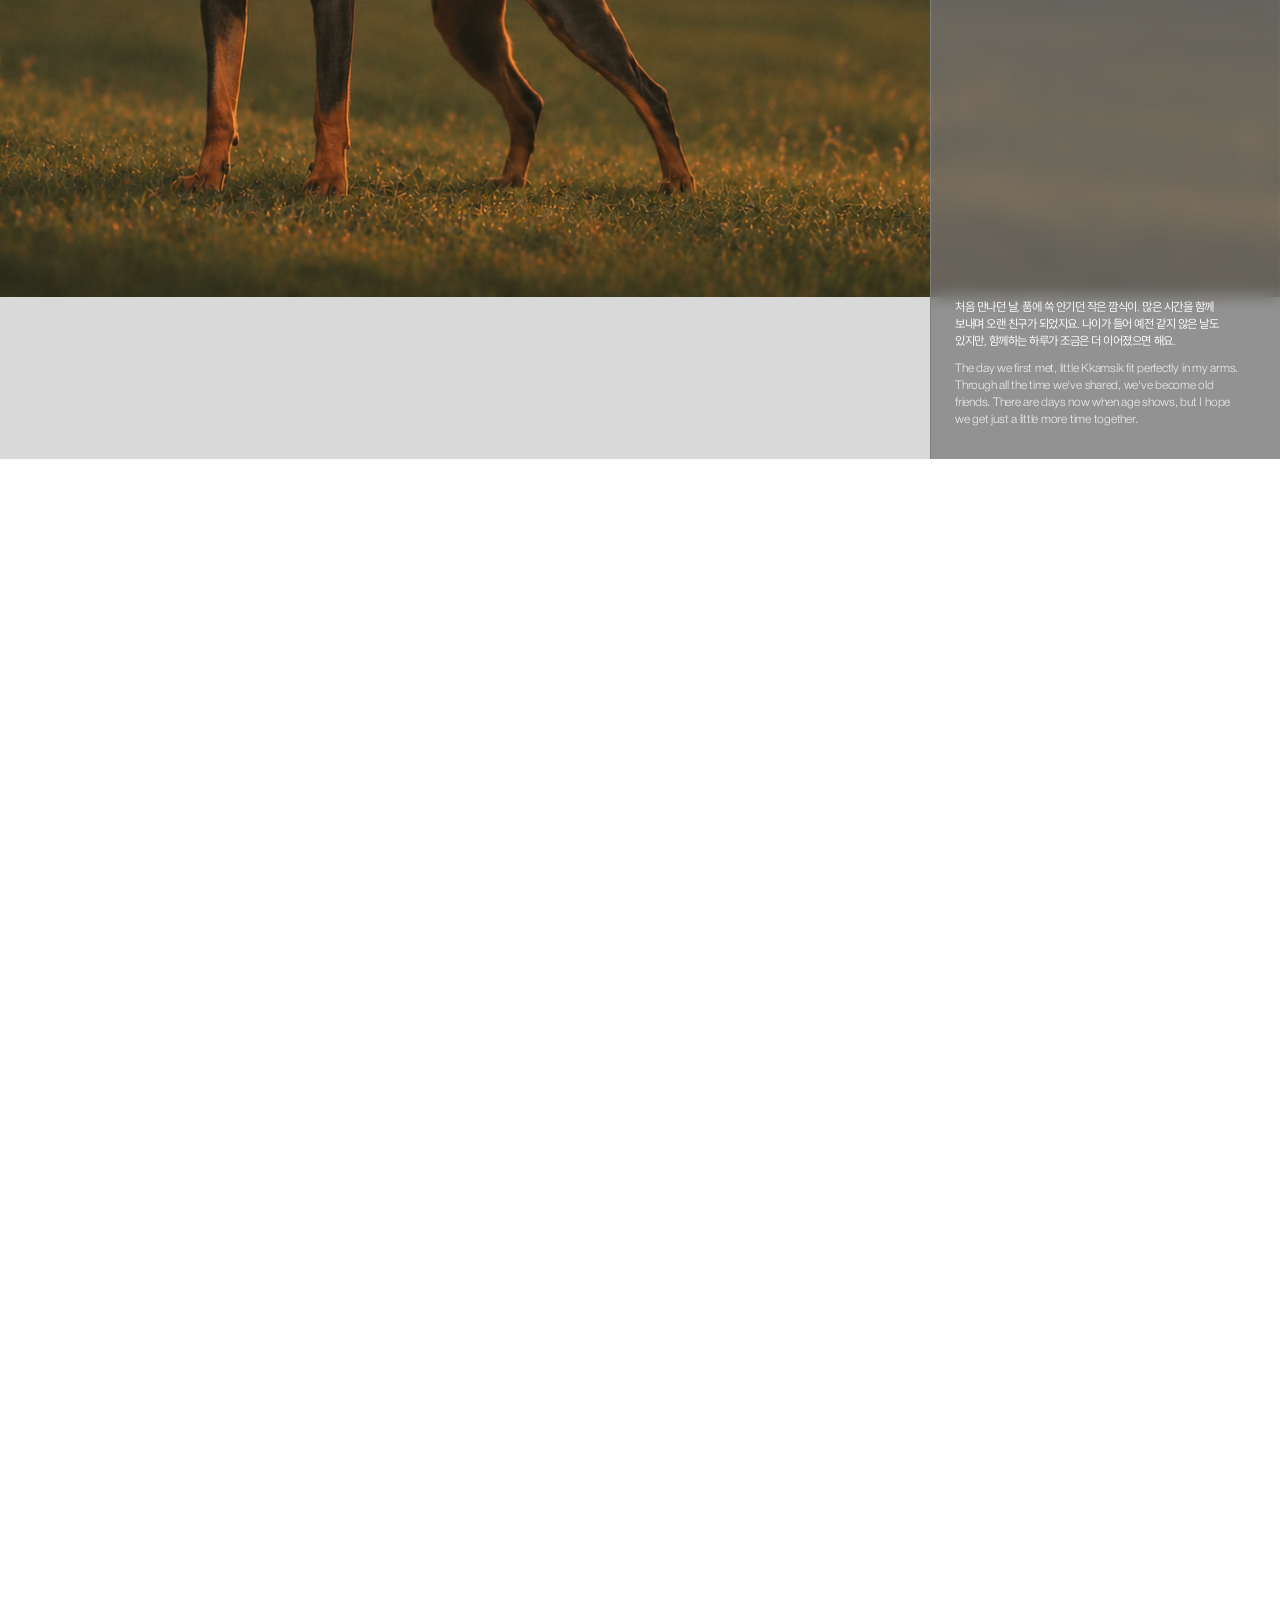
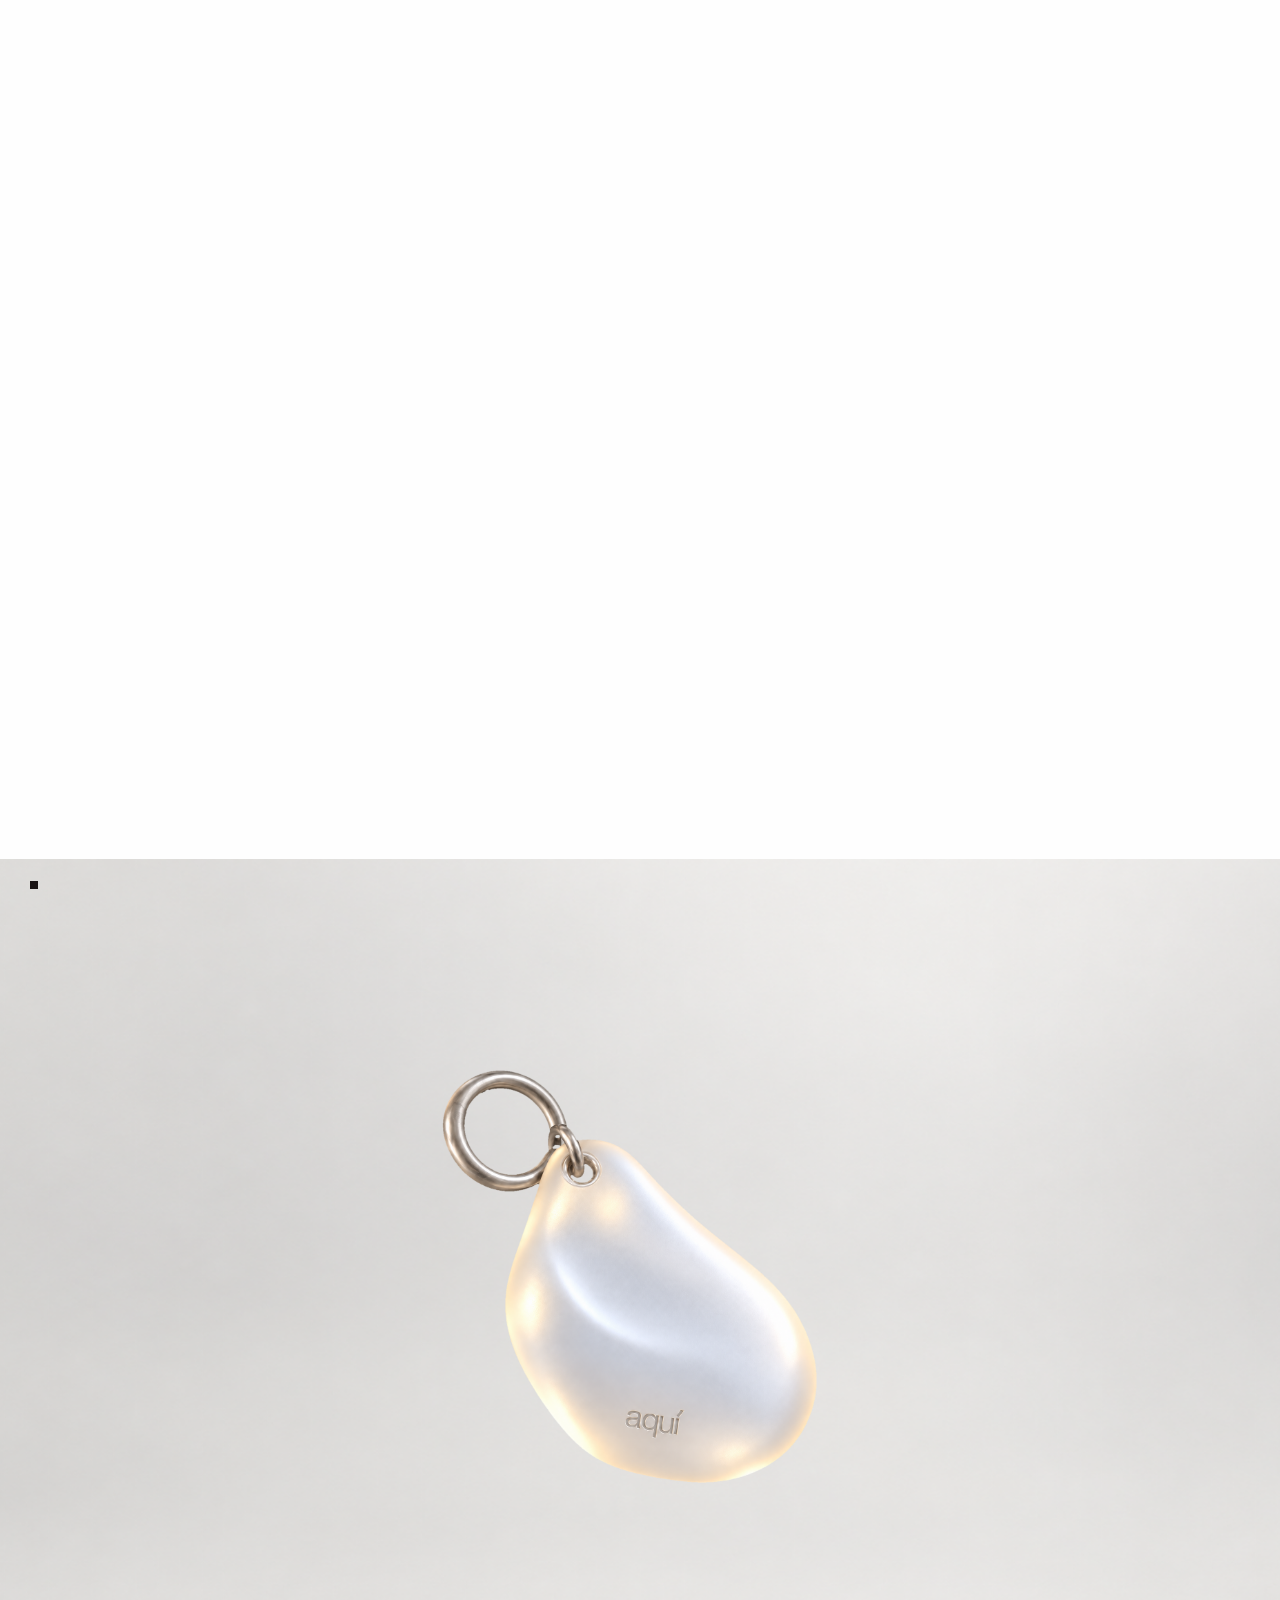
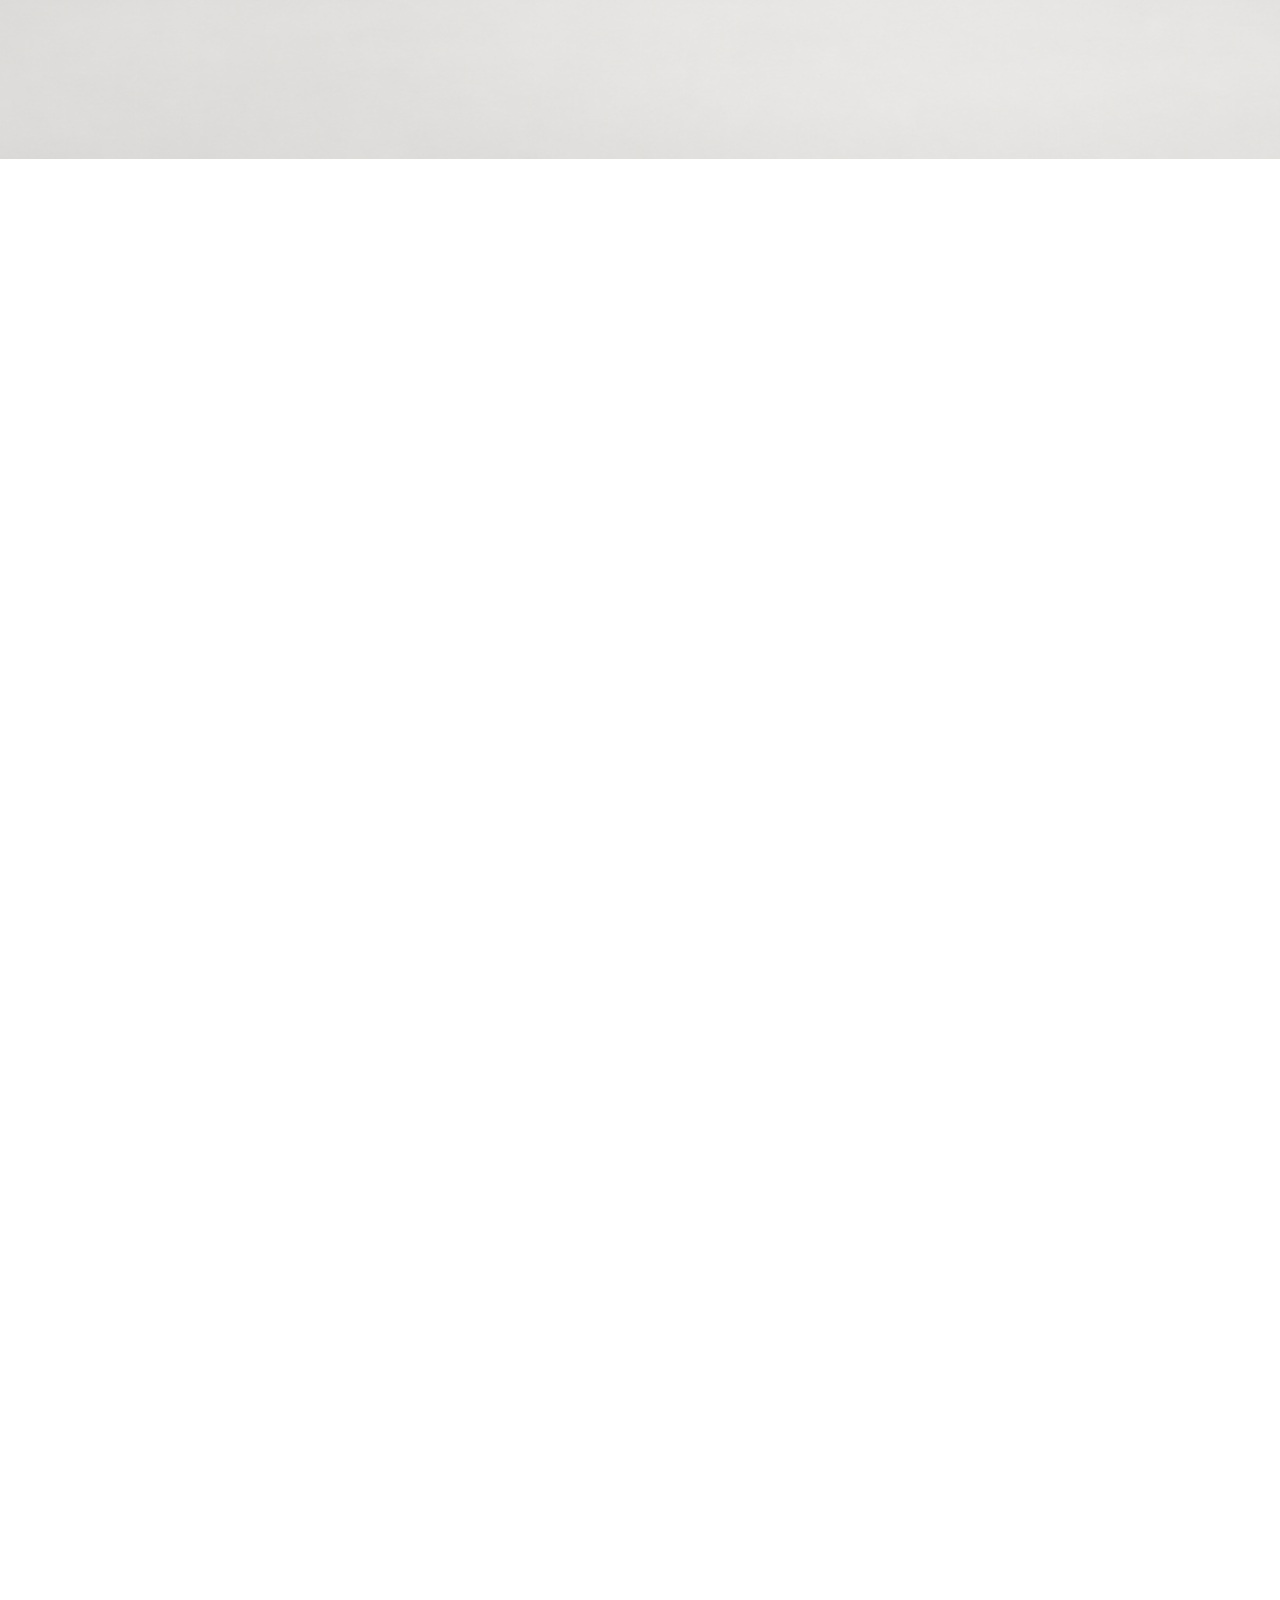
==== commit a5ded078: "optimize layouts for 2560 resolution" ====
--- a/index.html
+++ b/index.html
@@ -30,12 +30,14 @@
             <video
                 class="hero_video"
                 src="./assets/01_hero/hero_aqui_final.mp4"
-                controls
+                autoplay
+                muted
                 playsinline
+                preload="auto"
             ></video>
 
 
-            <button
+            <!-- <button
                 type="button"
                 class="hero_playbutton"
                 aria-label="video play"
@@ -46,7 +48,7 @@
                 alt=""
                 >
 
-            </button>
+            </button> -->
 
         </div>
 
@@ -580,7 +582,7 @@
                         src="./assets/07_bridge/temp/bridge_media_v02_temp.mp4"
                         muted
                         playsinline
-                        preload="metadata"
+                        preload="auto"
                         aria-label="aqui bridge video"
                     ></video>
                 </div>
--- a/CSS/style.css
+++ b/CSS/style.css
@@ -693,6 +693,46 @@
 
 
 
+@media (min-width: 2200px) {
+    .overview_inner {
+        max-width: none;
+    }
+
+    .overview_label {
+        font-size: 0.9375vw;
+        padding-top: 0.47865vw;
+        padding-left: 8.1823vw;
+    }
+
+    .kkamsik_chapter {
+        left: 3vw;
+        font-size: 4.166667vw;
+    }
+
+    .overview_title {
+        max-width: 54.44323vw;
+        font-size: 1.458333vw;
+    }
+
+    .overview_lead {
+        width: min(100%, 45.15625vw);
+        margin-top: 0.729167vw;
+        font-size: 1.145833vw;
+    }
+
+    .overview_intro {
+    min-height: 950px;
+    }
+
+    .overview_gallery {
+        grid-auto-rows: 314px;
+    }
+
+    .overview::after {
+        height: 110vh;
+    }
+}
+
 
 
 
@@ -832,6 +872,51 @@
     line-height: 1.444444;
     letter-spacing: 0;
     color: #535353;
+}
+
+
+
+@media (min-width: 2200px) {
+    .brand_inner {
+        max-width: none;
+        min-height: max(100vh, 98.645833vw);
+    }
+
+    .brand_intro {
+        height: 28.7vw;
+        padding-top: 17.96875vw;
+    }
+
+    .brand_typography {
+        font-size: 0.9375vw;
+    }
+
+    .brand_typography::before {
+        top: 0.2604167vw;
+        width: 0.4166667vw;
+        height: 0.4166667vw;
+    }
+
+    .brand_service_title {
+        font-size: 1.875vw;
+    }
+
+    .brand_identity_media {
+        max-width: 56vw;
+    }
+
+    .brand_identity_info {
+        margin-top: 0.996875vw;
+        padding-left: 0.366667vw;
+    }
+
+    .brand_description {
+        font-size: 1.041667vw;
+    }
+
+    .brand_description_en {
+        font-size: 0.9375vw;
+    }
 }
 
 
@@ -1124,7 +1209,34 @@
 }
 
 
-
+/* 전시용 미디어쿼리 */
+@media (min-width: 2200px) {
+    .kkamsik_sticky_inner {
+        max-width: none;
+    }
+
+    .kkamsik_content {
+        width: 26.041667vw;
+        padding-inline: 1.822917vw;
+    }
+
+    .kkamsik_title {
+        font-size: min(1.823vw, 3.24074vh);
+    }
+
+    .kkamsik_description {
+        font-size: min(0.9375vw, 1.66667vh);
+    }
+
+    .kkamsik_description_en {
+        font-size: min(0.885417vw, 1.574074vh);
+    }
+
+    .kkamsik_growth {
+        gap: 2.222vh;
+        padding: 7.407vh 5px;
+    }
+}
 
 
 
@@ -1689,6 +1801,64 @@
 }
 
 
+/* 05_device media query */
+@media (min-width: 2200px) {
+    .before-service_title {
+        font-size: 1.770833vw;
+    }
+
+    .device_intro_copy_text {
+        grid-column: 10 / 13;
+        transform: translateX(-4vw);
+        width: calc(100% + 4vw);
+    }
+
+    .device_intro_copy_ko {
+        font-size: 1.09vw;
+    }
+
+    .device_intro_copy_en {
+        font-size: 1.19vw;
+        margin-top: 0.6vw;
+    }
+}
+
+
+/* 06_before-service media query */
+@media (min-width: 2200px) {
+    .before-service_title {
+        font-size: 1.770833vw;
+    }
+
+    .before-service_description_group {
+        width: 27.2427vw;
+        max-width: none;
+    }
+
+    .before-service_description_ko {
+        font-size: 1.041667vw;
+        line-height: 1.5;
+    }
+
+    .before-service_description_en {
+        width: 23.1849vw;
+        max-width: none;
+        margin-top: 0.625vw;
+        font-size: 1.041667vw;
+        line-height: 1.3;
+    }
+
+    .before-service_dog {
+        width: 7.8125vw;
+    }
+
+    .device_service_media_phone > video {
+        width: 50%;
+        max-width: 600px;
+        max-height: 86%;
+        height: auto;
+    }
+}
 
 
 
@@ -1839,7 +2009,30 @@
 
 
 
-
+@media (min-width: 2200px) {
+
+    .bridge_inner {
+        max-width: none;
+        width: calc(100% - 3.125vw);
+    }
+
+    .bridge_copy {
+        max-width: 36.7708vw;
+        font-size: 1.40625vw;
+    }
+
+    .bridge_media {
+        width: 100%;
+        aspect-ratio: 1860 / 1080;
+        border-radius: 0.520833vw;
+    }
+
+    .bridge_scroll_indicator {
+        width: 6.5vw;
+        bottom: 3.958333vw;
+    }
+
+}
 
 
 
@@ -2024,7 +2217,7 @@
     font-family: var(--font-serif);
     font-style: italic;
     font-weight: 400;
-    font-size: clamp(54px, min(5.208vw, 9.785vh), 100px);
+    font-size: clamp(54px, min(4.9479vw, 9.3vh), 95px);
     line-height: 1;
     letter-spacing: -0.04em;
 
@@ -2971,6 +3164,271 @@
 
 
 
+/* 2560 media query */
+/* 1_intro */
+@media (min-width: 2200px) {
+    .after-service_intro_inner {
+        max-width: none;
+    }
+
+    .after-service_intro_mark {
+        left: 0.651vw;
+        top: 3.425vh;
+        width: 0.521vw;
+        height: 0.521vw;
+    }
+
+    .after-service_chapter {
+        top: 26.81%;
+        left: 0.651vw;
+        font-size: min(4.9479vw, 9.3vh);
+        line-height: 1;
+    }
+
+    .after-service_intro_copy {
+        right: calc(-1 * var(--page-margin));
+        width: 26.042vw;
+    }
+
+    .after-service_intro_title {
+        top: 29.75%;
+        left: 2.083vw;
+        right: 2.083vw;
+        font-size: min(1.823vw, 3.425vh);
+    }
+
+    .after-service_intro_description {
+        left: 2.083vw;
+        right: 2.083vw;
+        bottom: 4.403vh;
+    }
+
+    .after-service_intro_description_ko {
+        font-size: 0.9375vw;
+    }
+
+    .after-service_intro_description_en {
+        font-size: 0.9375vw;
+        margin-top: 1.04vw !important;
+    }
+}
+
+
+/* 2_after loss home */
+@media (min-width: 2200px) {
+    .after-service_home_inner {
+        max-width: none;
+        row-gap: 7.073vw;
+    }
+
+    .after-service_home_mark {
+        width: 0.520833vw;
+        height: 0.520833vw;
+    }
+
+    .after-service_home_title {
+        font-size: 2.083333vw;
+    }
+
+    .after-service_home_description {
+        margin-left: 0.208333vw;
+        padding-top: 0.260417vw;
+    }
+
+    .after-service_home_description .after-service_home_ko {
+        font-size: 1.354167vw;
+    }
+
+    .after-service_home_description .after-service_home_en {
+        font-size: 1.145833vw;
+        margin-top: 0.729167vw;
+    }
+
+    .after-service_home_gallery {
+        gap: 1.041667vw;
+    }
+
+    .after-service_home_main,
+    .after-service_home_side {
+        border-radius: 0.520833vw;
+    }
+}
+
+
+
+/* 3_epilogue */
+@media (max-width: 1199px) {
+    .after-service_epilogue_description br {
+        display: none;
+    }
+}
+
+@media (min-width: 2200px) {
+    .after-service_epilogue {
+        padding-top: 10.416667vw;
+        padding-bottom: 16.666667vw;
+    }
+
+    .after-service_epilogue_inner {
+        width: calc(100% - 3.125vw);
+        max-width: none;
+    }
+
+    .after-service_epilogue_info {
+        top: 10.416667vw;
+    }
+
+    .after-service_epilogue_title {
+        font-size: 2.083333vw;
+    }
+
+    .after-service_epilogue_mark {
+        width: 0.520833vw;
+        height: 0.520833vw;
+    }
+
+    .after-service_epilogue_description {
+        margin-top: 6.25vw;
+    }
+
+    .after-service_epilogue_description p:first-child {
+        font-size: 1.354167vw;
+    }
+
+    .after-service_epilogue_description p:last-child {
+        font-size: 1.145833vw;
+    }
+
+    .after-service_epilogue_description p + p {
+        margin-top: 0.729167vw;
+    }
+
+    .after-service_epilogue_inner > .after-service_epilogue_gallery {
+        column-gap: 3.489583vw;
+        row-gap: 2.8125vw;
+        --epilogue_phone_inset: 1.041667vw;
+        width: calc(100% + var(--epilogue_phone_inset) + 0.520833vw);
+        padding-top: 3.461vw;
+    }
+
+    .after-service_epilogue_phone:nth-child(even) {
+        margin-top: 13.0875vw;
+    }
+
+    .after-service_epilogue_phone:nth-child(n + 3) {
+        transform: translateY(-5.729167vw);
+    }
+
+    .after-service_epilogue_phone figcaption {
+        font-size: 1.09375vw;
+        line-height: 2.34375vw;
+    }
+
+    .after-service_epilogue_phone:nth-child(odd) figcaption {
+        padding-left: 0.908854vw;
+    }
+
+    .after-service_epilogue_phone:nth-child(even) figcaption {
+        padding-left: 1.40625vw;
+    }
+}
+
+
+/* 04_transition */
+@media (min-width: 2200px) {
+    .after-service_transition_inner {
+        width: calc(100% - 3.125vw);
+        max-width: none;
+        row-gap: 1.041667vw;
+        padding-top: 1.822917vw;
+        padding-bottom: 1.822917vw;
+    }
+
+    .after-service_transition_info {
+        gap: 1.041667vw;
+        margin-bottom: 0.354167vw;
+    }
+
+    .after-service_transition_mark {
+        width: 0.3125vw;
+        height: 0.3125vw;
+        transform: translateY(-0.15625vw);
+    }
+
+    .after-service_transition_copy {
+        font-size: 0.9375vw;
+    }
+}
+
+
+
+/* 5_archive */
+@media (min-width: 2200px) {
+    .after-service_archive_overview {
+        padding-top: 10.416667vw;
+        padding-bottom: 9.375vw;
+    }
+
+    .after-service_archive_overview_inner,
+    .after-service_archive_closing_inner {
+        width: calc(100% - 3.125vw);
+        max-width: none;
+        column-gap: 1.041667vw;
+    }
+
+    .after-service_archive_overview_inner {
+        row-gap: 7.083333vw;
+    }
+
+    .after-service_archive_mark {
+        width: 0.520833vw;
+        height: 0.520833vw;
+    }
+
+    .after-service_archive_title {
+        font-size: 2.083333vw;
+    }
+
+    .after-service_archive_ko,
+    .after-service_archive_qa_copy .after-service_description_ko {
+        font-size: 1.354167vw;
+        line-height: 2.083333vw;
+    }
+
+    .after-service_archive_description .after-service_archive_en,
+    .after-service_archive_qa_copy .after-service_description_en {
+        font-size: 1.145833vw;
+        line-height: 1.666667vw;
+        margin-top: 0.729167vw;
+    }
+
+    .after-service_archive_gallery,
+    .after-service_archive_side {
+        gap: 1.041667vw;
+    }
+
+    .after-service_archive_video,
+    .after-service_archive_side_top,
+    .after-service_archive_side_bottom,
+    .after-service_archive_photo,
+    .after-service_archive_qa_media {
+        border-radius: 0.520833vw;
+    }
+
+    .after-service_archive_slogan {
+        font-size: 1.666667vw;
+    }
+
+    .after-service_archive_closing {
+        padding-bottom: 9.375vw;
+    }
+
+    .after-service_archive_closing_inner {
+        row-gap: 8.333333vw;
+    }
+}
+
+
 
 
 
@@ -3175,6 +3633,44 @@
 
 
 
+@media (min-width: 2200px) {
+    .memory_inner {
+        width: calc(100% - 3.125vw);
+        max-width: none;
+        column-gap: 1.041667vw;
+        padding-top: 7.4796875vw;
+        padding-bottom: 17.72865vw;
+    }
+
+    .memory_mark {
+        width: 0.520833vw;
+        height: 0.520833vw;
+        margin-top: 0.478645vw;
+    }
+
+    .memory_copy {
+        width: 45.78125vw;
+        font-size: 1.458333vw;
+    }
+
+    .memory_media {
+        margin-top: 9.375vw;
+        border-radius: 0.520833vw;
+    }
+
+    .memory_description {
+        margin-top: 0.9375vw;
+        padding-left: 0.186875vw;
+    }
+
+    .memory_description_ko {
+        font-size: 0.833333vw;
+        line-height: 1.875vw;
+    }
+}
+
+
+
 
 
 /* ======================
@@ -3600,6 +4096,122 @@
 
 
 
+@media (min-width: 2200px) {
+    .application_inner {
+        width: calc(100% - 3.125vw);
+        max-width: none;
+        min-height: 66.40625vw;
+        column-gap: 1.041667vw;
+        row-gap: 1.041667vw;
+        padding-top: 1.822917vw;
+        padding-bottom: 1.822917vw;
+    }
+
+    .application_mark {
+        top: 1.822917vw;
+        width: 0.520833vw;
+        height: 0.520833vw;
+    }
+
+    .application_copy {
+        width: 17.1875vw;
+        margin-top: 3.75vw;
+        font-size: 1.145833vw;
+    }
+
+    .application_device {
+        width: 21.354167vw;
+        margin-top: 6.770833vw;
+    }
+
+    .application_panel {
+        margin-top: 7.083333vw;
+        margin-left: 0.364583vw;
+    }
+
+    .application_form {
+        min-height: 39.0625vw;
+        border-radius: 0.520833vw;
+    }
+
+    .application_form_inner {
+        padding: 2.083333vw;
+        padding-bottom: 1.45vw;
+    }
+
+    .application_form_group + .application_form_group {
+        margin-top: 1.822917vw;
+    }
+
+    .application_form_group_title {
+        margin-bottom: 1.25vw;
+        font-size: 0.729167vw;
+    }
+
+    .application_form_fields {
+        column-gap: 0.416667vw;
+        row-gap: 0.625vw;
+    }
+
+    .application_field,
+    .application_choice {
+        height: 2.291667vw;
+        padding: 0 0.9375vw;
+        border-radius: 0.3125vw;
+        font-size: 0.78125vw;
+    }
+
+    .application_email_row {
+        grid-template-columns: minmax(0, 1fr) auto minmax(120px, 7.291667vw);
+        gap: 0.416667vw;
+    }
+
+    .application_email_symbol {
+        font-size: 0.833333vw;
+    }
+
+    .application_choice {
+        gap: 0.416667vw;
+    }
+
+    .application_arrow_icon {
+        width: 0.729167vw;
+        height: 0.416667vw;
+    }
+
+    .application_address_row .application_field {
+        padding-right: 2.5vw;
+    }
+
+    .application_search_icon {
+        right: 0.9375vw;
+        width: 0.855208vw;
+        height: 0.859375vw;
+    }
+
+    .application_submit {
+        width: 5.208333vw;
+        height: 2.291667vw;
+        font-size: 0.833333vw;
+    }
+
+    .application_notice {
+        margin-top: 0.625vw;
+        font-size: 0.78125vw;
+        line-height: 1.875vw;
+    }
+
+    .application_field::placeholder {
+        font-size: 0.703125vw;
+    }
+
+    .application_choice {
+        font-size: 0.703125vw;
+    }
+}
+
+
+
 
 
 /* ======================
@@ -3852,10 +4464,82 @@
 
 
 
-
-
-
-
+@media (min-width: 2200px) {
+    .footer_inner {
+        width: calc(100% - 3.125vw);
+        max-width: none;
+        column-gap: 1.041667vw;
+        row-gap: 1.041667vw;
+        padding-top: 1.5625vw;
+        padding-bottom: 1.5625vw;
+    }
+
+    .footer_logo {
+        width: 5.998438vw;
+    }
+
+    .footer_disclosure {
+        margin-top: 1.989vw;
+        font-size: 0.833333vw;
+    }
+
+    .footer_disclosure .footer_disclosure_sources {
+        margin-top: 0.260417vw;
+        font-size: 0.625vw;
+    }
+
+    .footer_line {
+        width: 7.135417vw;
+        margin-top: 1.5625vw;
+    }
+
+    .footer_instagram {
+        gap: 2.014vw;
+        margin-top: 0.260417vw;
+    }
+
+    .footer_instagram_text {
+        font-size: 0.9375vw;
+        line-height: 1.822917vw;
+    }
+
+    .footer_instagram_arrow {
+        width: 1.086979vw;
+        height: 1.086979vw;
+    }
+
+    .footer_credits {
+        width: 21.522396vw;
+        column-gap: 1.458333vw;
+        row-gap: 0.677083vw;
+    }
+
+    .footer_credit_title {
+        font-size: 1.145833vw;
+        line-height: 1.822917vw;
+    }
+
+    .footer_credit_name {
+        font-size: 0.989583vw;
+        line-height: 1.822917vw;
+    }
+
+    .footer_copyright {
+        margin-bottom: 0.573vw;
+        font-size: 0.833333vw;
+        line-height: 1.822917vw;
+    }
+}
+
+
+
+
+
+
+/* ===================== */
+
+
+/* top button */
 #topBtn {
     position: fixed;
 
@@ -3900,6 +4584,17 @@
     opacity: 1;
 }
 
+
+
+@media (min-width: 2200px) {
+    #topBtn {
+        width: 67px;
+        height: 67px;
+
+        right: 43px;
+        bottom: 43px;
+    }
+}
 
 
 
